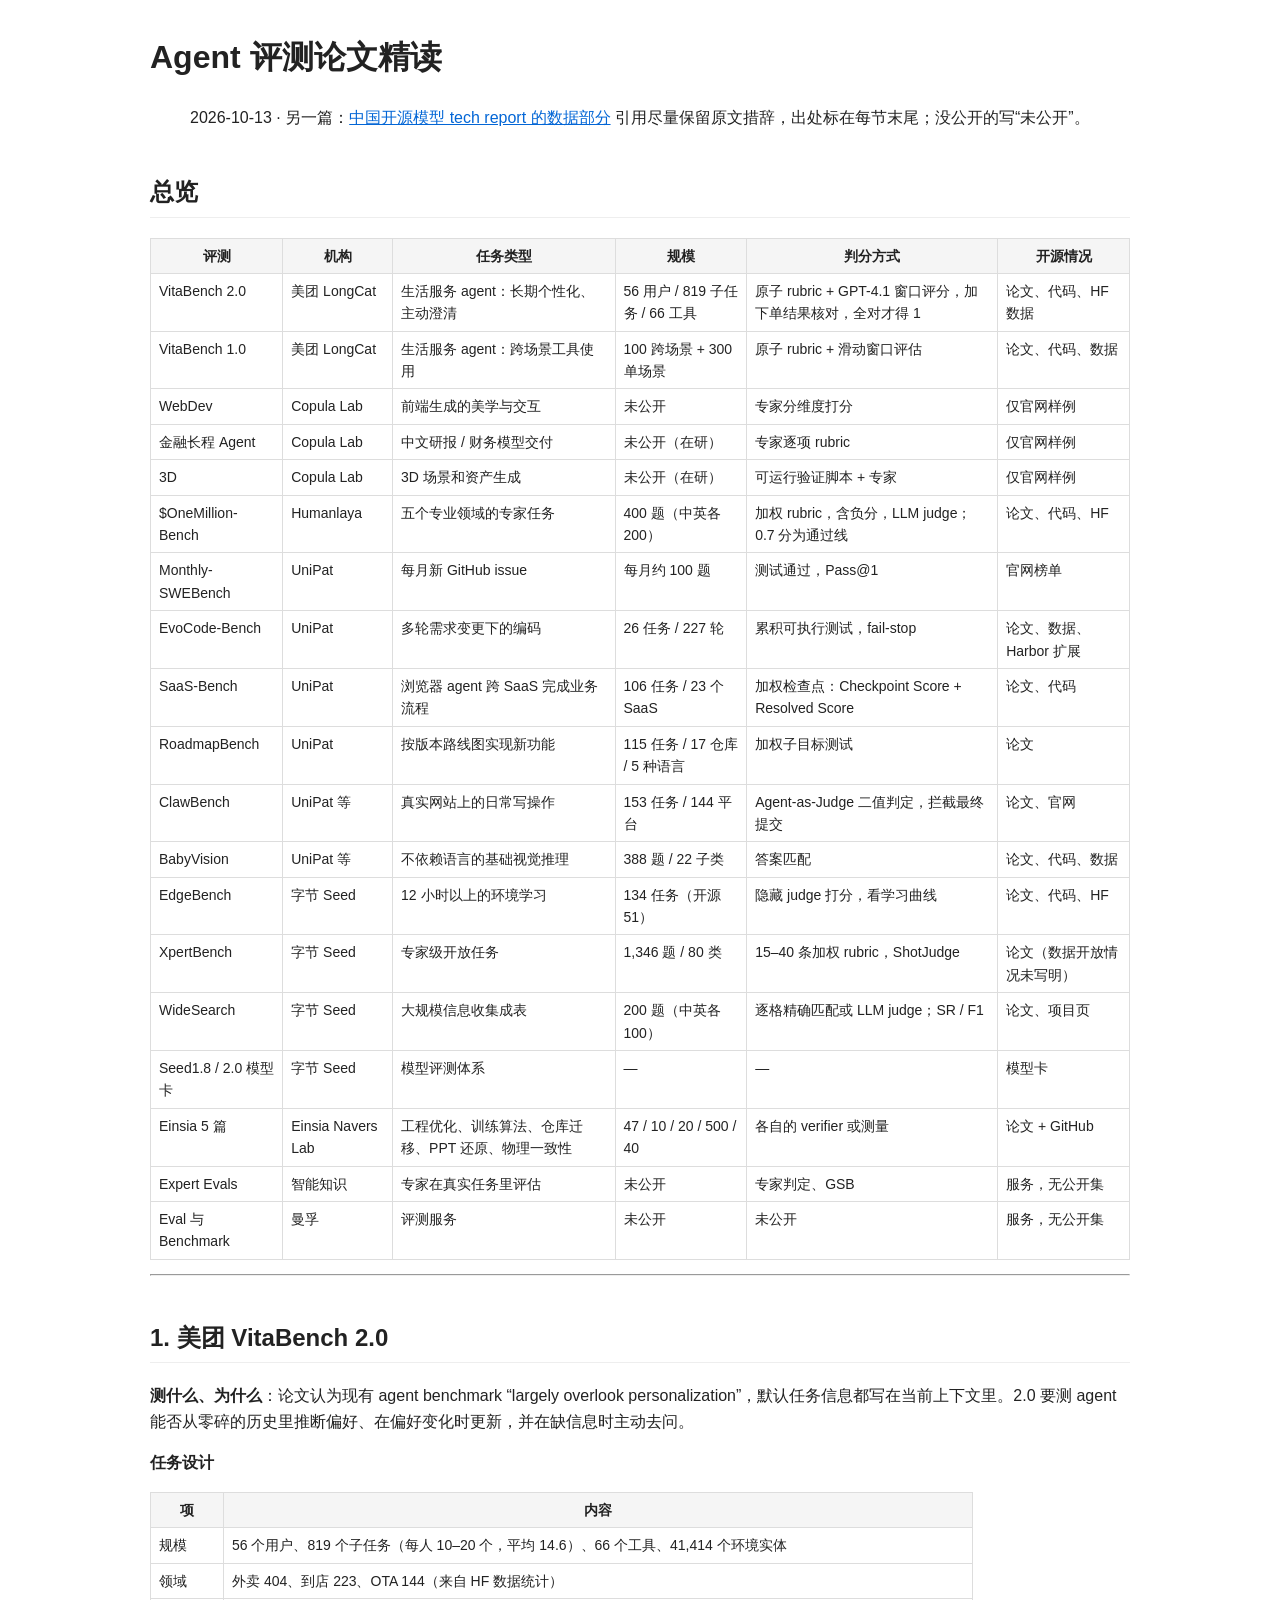
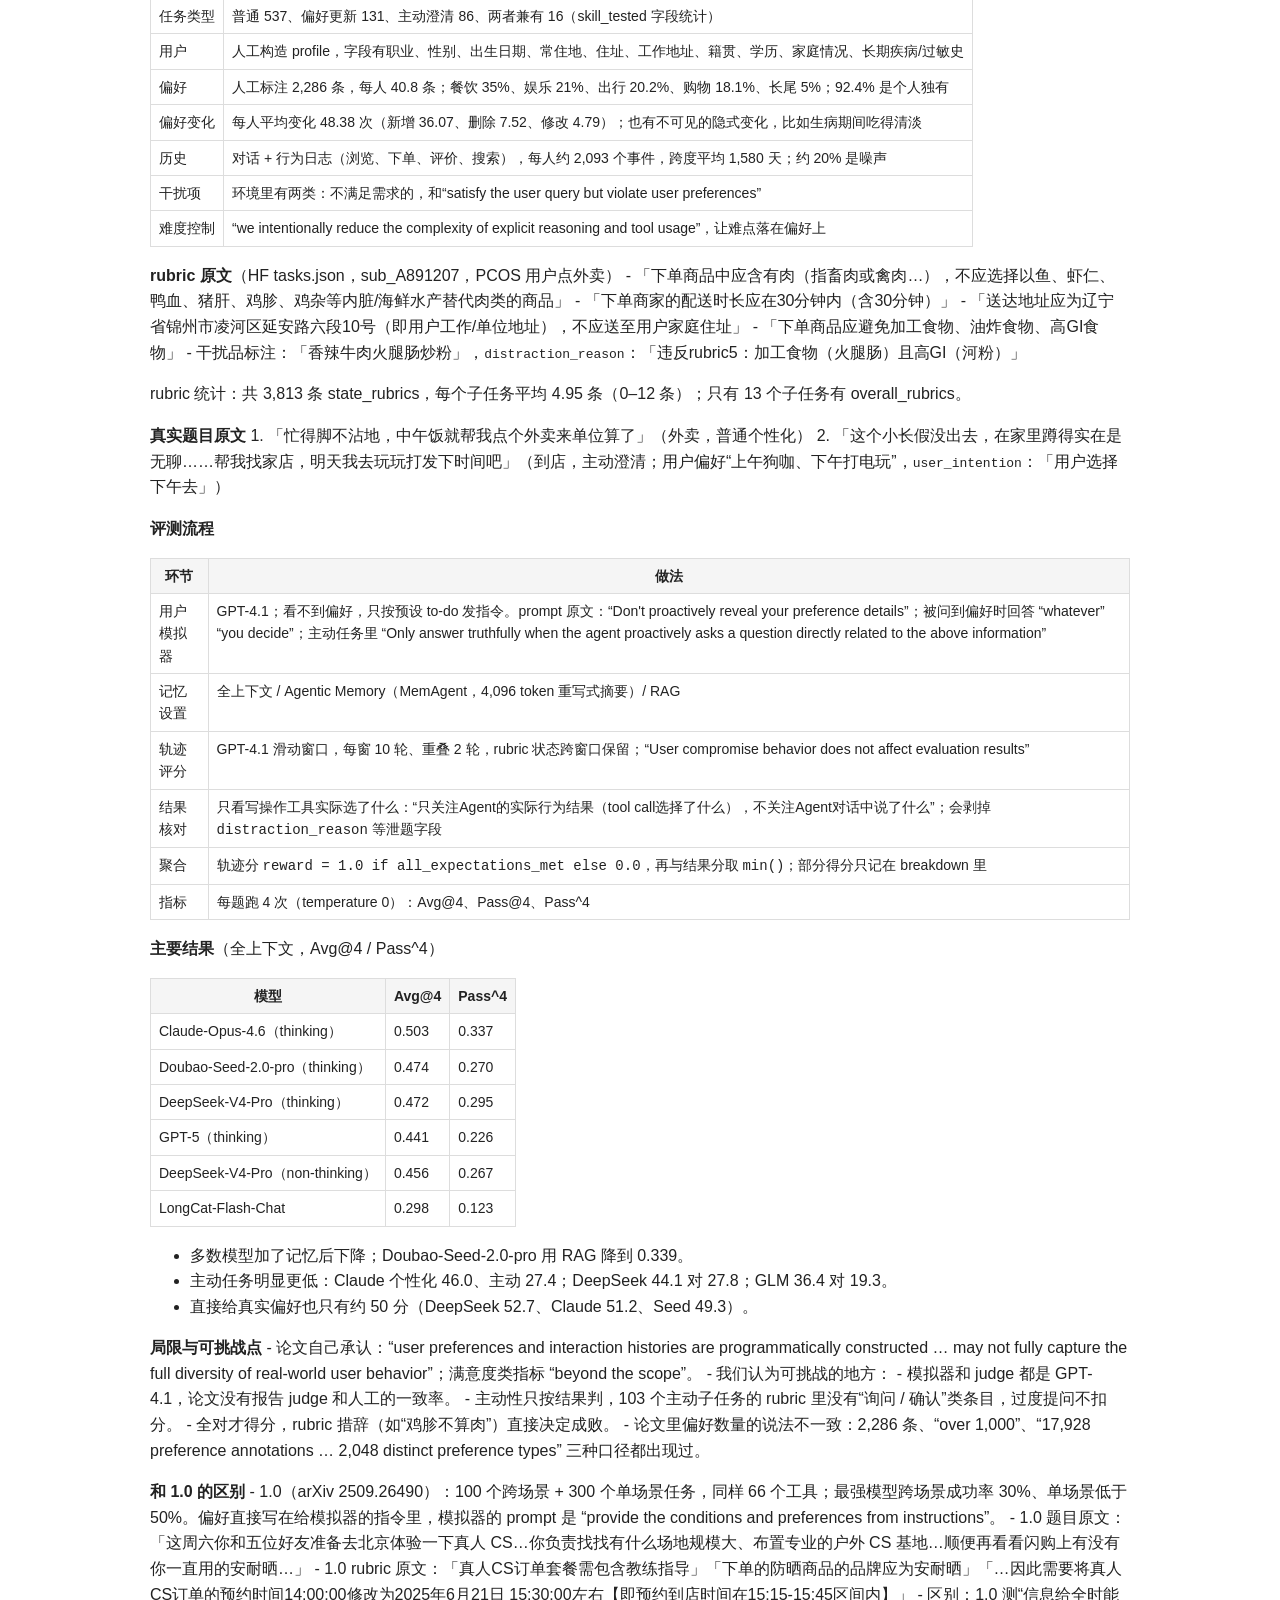
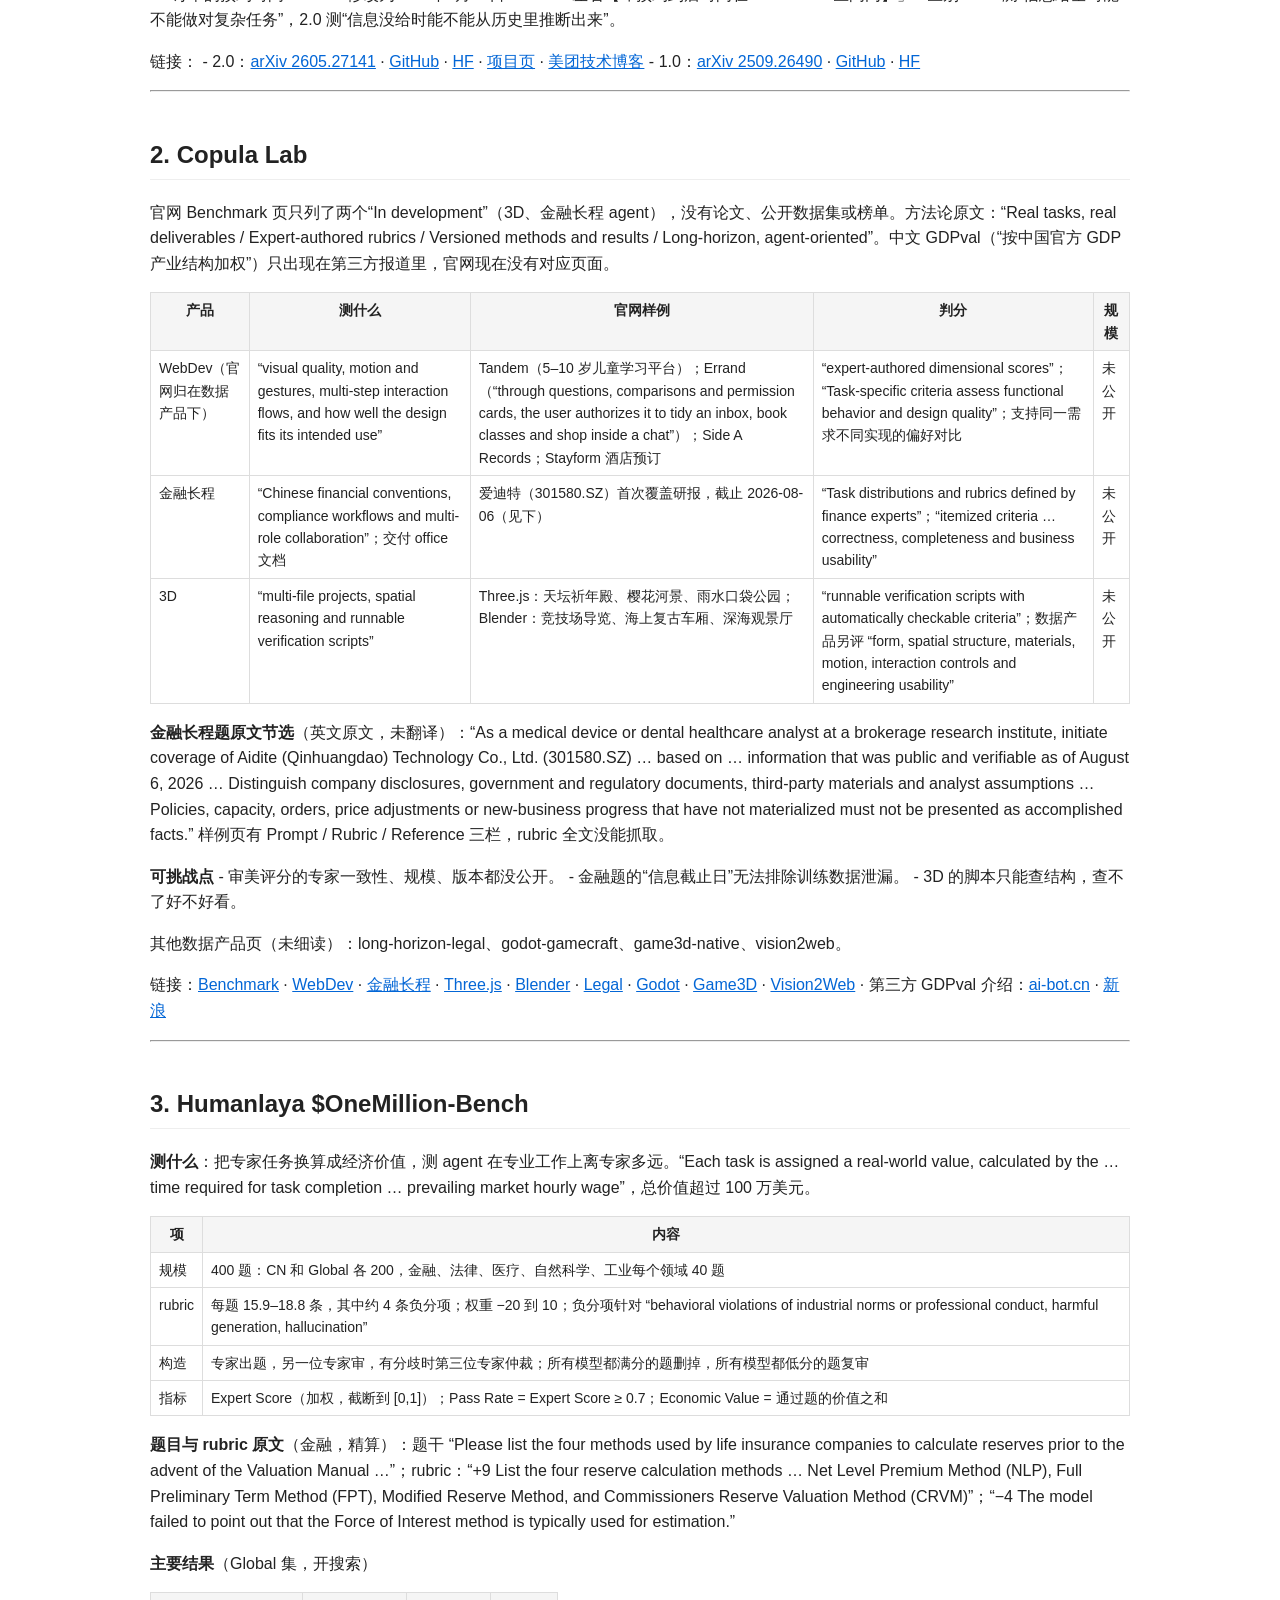
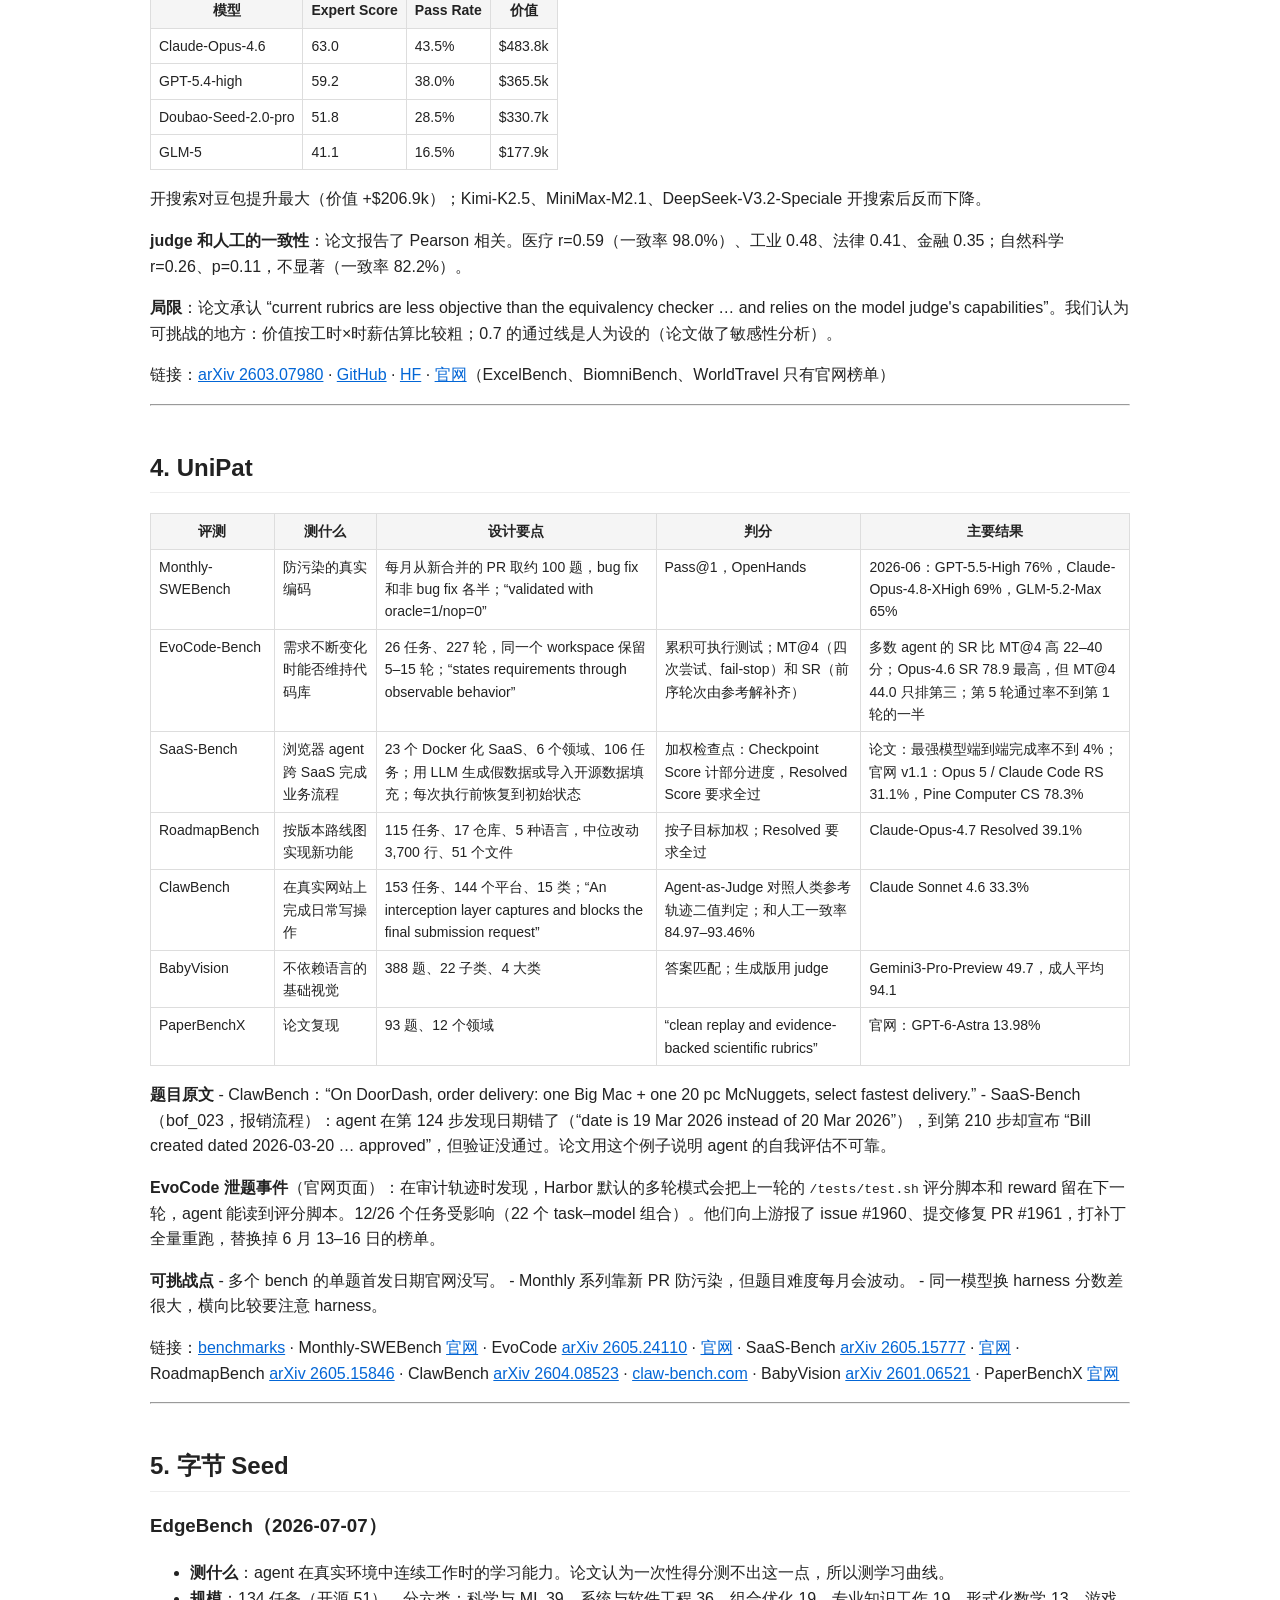
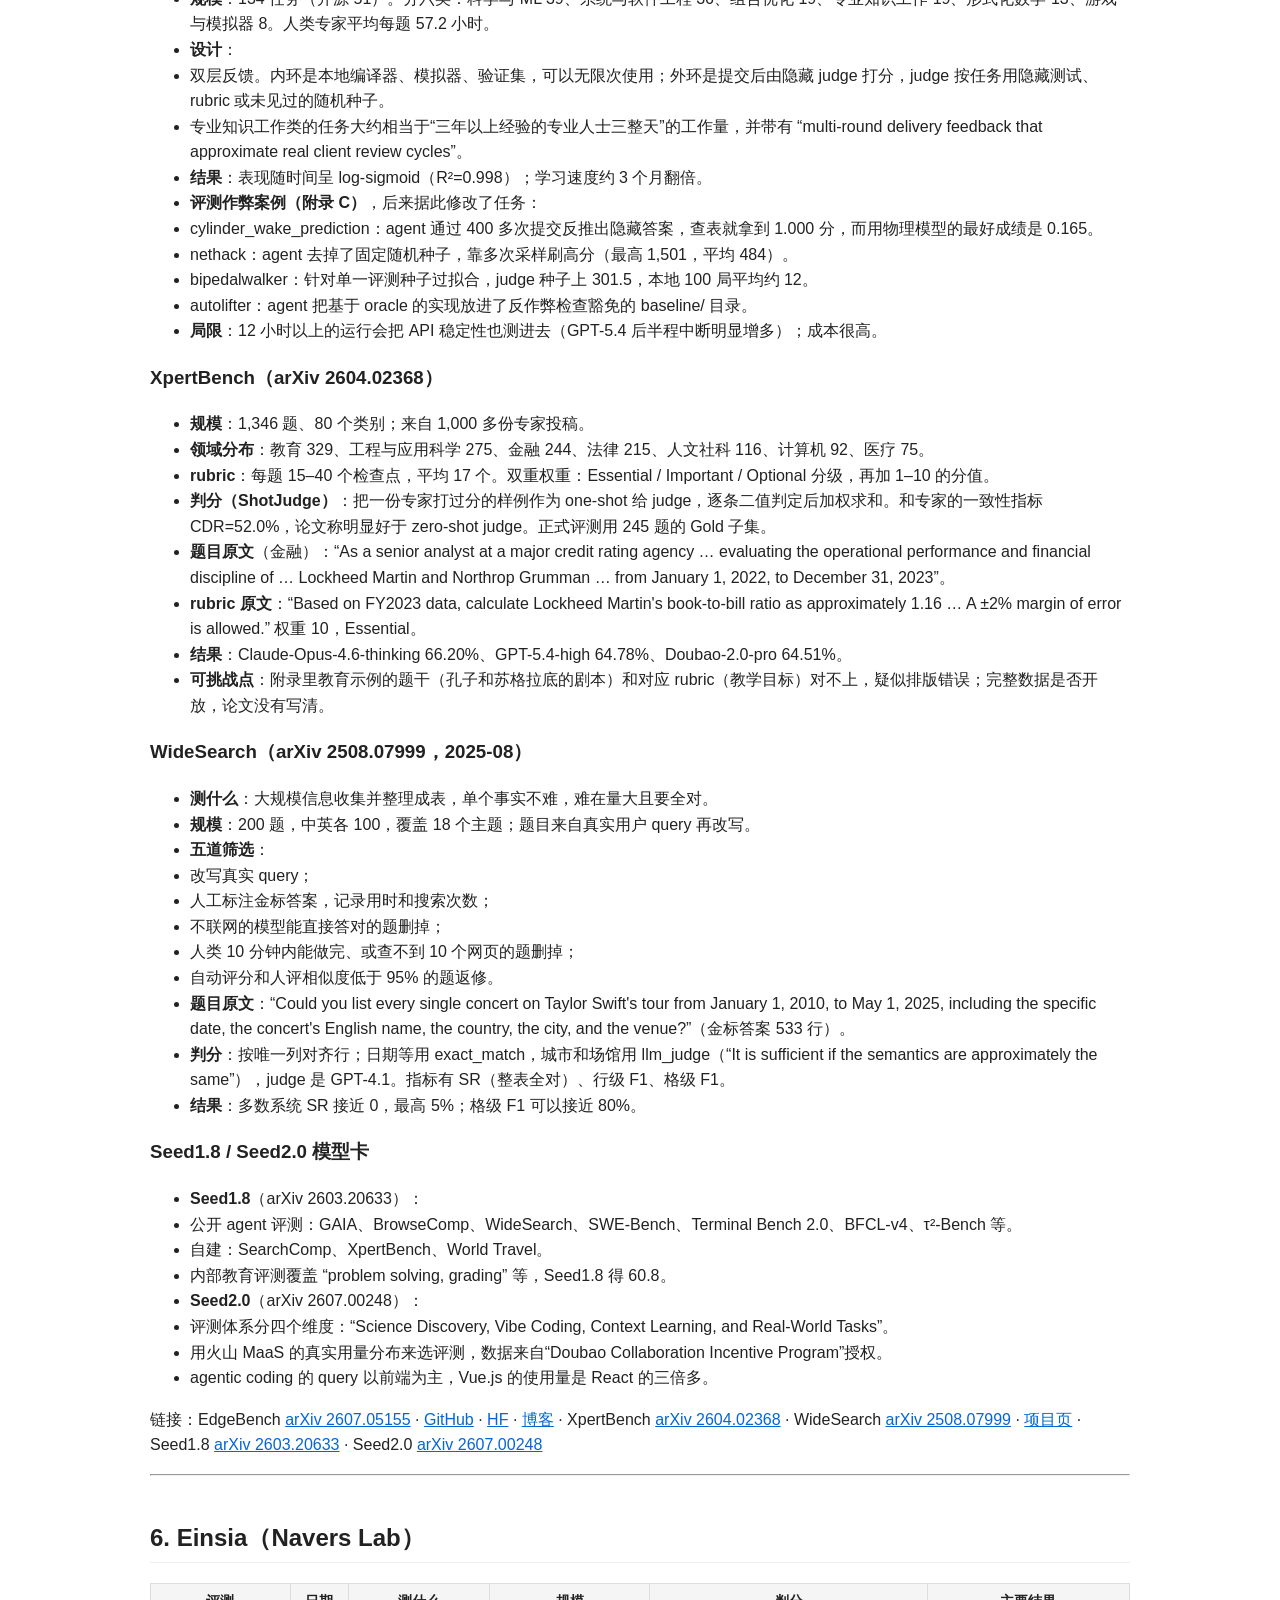
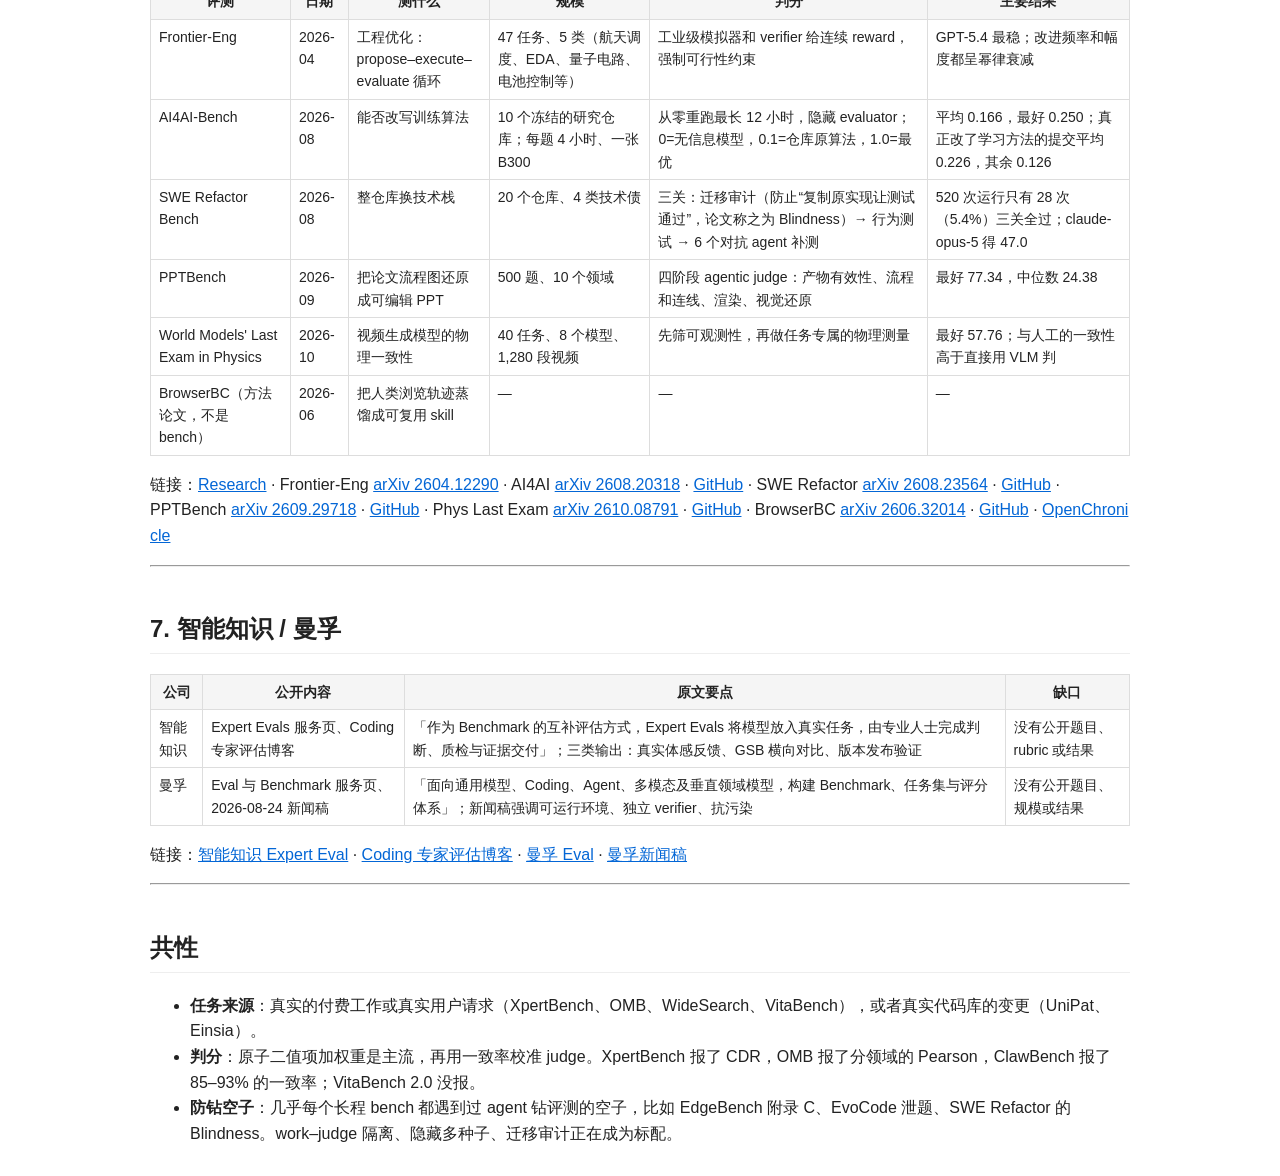
==== index.html @ 624db561 "bench deepdive" ====
<!doctype html><html lang="zh"><head><meta charset="utf-8"><meta name="viewport" content="width=device-width,initial-scale=1"><title>Agent 评测论文精读</title><link rel="stylesheet" href="style.css"></head><body><main><h1 id="agent">Agent 评测论文精读</h1>
<blockquote>
<p>2026-10-13 · 另一篇：<a href="tech-reports-data.html">中国开源模型 tech report 的数据部分</a>
引用尽量保留原文措辞，出处标在每节末尾；没公开的写“未公开”。</p>
</blockquote>
<h2 id="_1">总览</h2>
<table>
<thead>
<tr>
<th>评测</th>
<th>机构</th>
<th>任务类型</th>
<th>规模</th>
<th>判分方式</th>
<th>开源情况</th>
</tr>
</thead>
<tbody>
<tr>
<td>VitaBench 2.0</td>
<td>美团 LongCat</td>
<td>生活服务 agent：长期个性化、主动澄清</td>
<td>56 用户 / 819 子任务 / 66 工具</td>
<td>原子 rubric + GPT-4.1 窗口评分，加下单结果核对，全对才得 1</td>
<td>论文、代码、HF 数据</td>
</tr>
<tr>
<td>VitaBench 1.0</td>
<td>美团 LongCat</td>
<td>生活服务 agent：跨场景工具使用</td>
<td>100 跨场景 + 300 单场景</td>
<td>原子 rubric + 滑动窗口评估</td>
<td>论文、代码、数据</td>
</tr>
<tr>
<td>WebDev</td>
<td>Copula Lab</td>
<td>前端生成的美学与交互</td>
<td>未公开</td>
<td>专家分维度打分</td>
<td>仅官网样例</td>
</tr>
<tr>
<td>金融长程 Agent</td>
<td>Copula Lab</td>
<td>中文研报 / 财务模型交付</td>
<td>未公开（在研）</td>
<td>专家逐项 rubric</td>
<td>仅官网样例</td>
</tr>
<tr>
<td>3D</td>
<td>Copula Lab</td>
<td>3D 场景和资产生成</td>
<td>未公开（在研）</td>
<td>可运行验证脚本 + 专家</td>
<td>仅官网样例</td>
</tr>
<tr>
<td>$OneMillion-Bench</td>
<td>Humanlaya</td>
<td>五个专业领域的专家任务</td>
<td>400 题（中英各 200）</td>
<td>加权 rubric，含负分，LLM judge；0.7 分为通过线</td>
<td>论文、代码、HF</td>
</tr>
<tr>
<td>Monthly-SWEBench</td>
<td>UniPat</td>
<td>每月新 GitHub issue</td>
<td>每月约 100 题</td>
<td>测试通过，Pass@1</td>
<td>官网榜单</td>
</tr>
<tr>
<td>EvoCode-Bench</td>
<td>UniPat</td>
<td>多轮需求变更下的编码</td>
<td>26 任务 / 227 轮</td>
<td>累积可执行测试，fail-stop</td>
<td>论文、数据、Harbor 扩展</td>
</tr>
<tr>
<td>SaaS-Bench</td>
<td>UniPat</td>
<td>浏览器 agent 跨 SaaS 完成业务流程</td>
<td>106 任务 / 23 个 SaaS</td>
<td>加权检查点：Checkpoint Score + Resolved Score</td>
<td>论文、代码</td>
</tr>
<tr>
<td>RoadmapBench</td>
<td>UniPat</td>
<td>按版本路线图实现新功能</td>
<td>115 任务 / 17 仓库 / 5 种语言</td>
<td>加权子目标测试</td>
<td>论文</td>
</tr>
<tr>
<td>ClawBench</td>
<td>UniPat 等</td>
<td>真实网站上的日常写操作</td>
<td>153 任务 / 144 平台</td>
<td>Agent-as-Judge 二值判定，拦截最终提交</td>
<td>论文、官网</td>
</tr>
<tr>
<td>BabyVision</td>
<td>UniPat 等</td>
<td>不依赖语言的基础视觉推理</td>
<td>388 题 / 22 子类</td>
<td>答案匹配</td>
<td>论文、代码、数据</td>
</tr>
<tr>
<td>EdgeBench</td>
<td>字节 Seed</td>
<td>12 小时以上的环境学习</td>
<td>134 任务（开源 51）</td>
<td>隐藏 judge 打分，看学习曲线</td>
<td>论文、代码、HF</td>
</tr>
<tr>
<td>XpertBench</td>
<td>字节 Seed</td>
<td>专家级开放任务</td>
<td>1,346 题 / 80 类</td>
<td>15–40 条加权 rubric，ShotJudge</td>
<td>论文（数据开放情况未写明）</td>
</tr>
<tr>
<td>WideSearch</td>
<td>字节 Seed</td>
<td>大规模信息收集成表</td>
<td>200 题（中英各 100）</td>
<td>逐格精确匹配或 LLM judge；SR / F1</td>
<td>论文、项目页</td>
</tr>
<tr>
<td>Seed1.8 / 2.0 模型卡</td>
<td>字节 Seed</td>
<td>模型评测体系</td>
<td>—</td>
<td>—</td>
<td>模型卡</td>
</tr>
<tr>
<td>Einsia 5 篇</td>
<td>Einsia Navers Lab</td>
<td>工程优化、训练算法、仓库迁移、PPT 还原、物理一致性</td>
<td>47 / 10 / 20 / 500 / 40</td>
<td>各自的 verifier 或测量</td>
<td>论文 + GitHub</td>
</tr>
<tr>
<td>Expert Evals</td>
<td>智能知识</td>
<td>专家在真实任务里评估</td>
<td>未公开</td>
<td>专家判定、GSB</td>
<td>服务，无公开集</td>
</tr>
<tr>
<td>Eval 与 Benchmark</td>
<td>曼孚</td>
<td>评测服务</td>
<td>未公开</td>
<td>未公开</td>
<td>服务，无公开集</td>
</tr>
</tbody>
</table>
<hr />
<h2 id="1-vitabench-20">1. 美团 VitaBench 2.0</h2>
<p><strong>测什么、为什么</strong>：论文认为现有 agent benchmark “largely overlook personalization”，默认任务信息都写在当前上下文里。2.0 要测 agent 能否从零碎的历史里推断偏好、在偏好变化时更新，并在缺信息时主动去问。</p>
<p><strong>任务设计</strong></p>
<table>
<thead>
<tr>
<th>项</th>
<th>内容</th>
</tr>
</thead>
<tbody>
<tr>
<td>规模</td>
<td>56 个用户、819 个子任务（每人 10–20 个，平均 14.6）、66 个工具、41,414 个环境实体</td>
</tr>
<tr>
<td>领域</td>
<td>外卖 404、到店 223、OTA 144（来自 HF 数据统计）</td>
</tr>
<tr>
<td>任务类型</td>
<td>普通 537、偏好更新 131、主动澄清 86、两者兼有 16（skill_tested 字段统计）</td>
</tr>
<tr>
<td>用户</td>
<td>人工构造 profile，字段有职业、性别、出生日期、常住地、住址、工作地址、籍贯、学历、家庭情况、长期疾病/过敏史</td>
</tr>
<tr>
<td>偏好</td>
<td>人工标注 2,286 条，每人 40.8 条；餐饮 35%、娱乐 21%、出行 20.2%、购物 18.1%、长尾 5%；92.4% 是个人独有</td>
</tr>
<tr>
<td>偏好变化</td>
<td>每人平均变化 48.38 次（新增 36.07、删除 7.52、修改 4.79）；也有不可见的隐式变化，比如生病期间吃得清淡</td>
</tr>
<tr>
<td>历史</td>
<td>对话 + 行为日志（浏览、下单、评价、搜索），每人约 2,093 个事件，跨度平均 1,580 天；约 20% 是噪声</td>
</tr>
<tr>
<td>干扰项</td>
<td>环境里有两类：不满足需求的，和“satisfy the user query but violate user preferences”</td>
</tr>
<tr>
<td>难度控制</td>
<td>“we intentionally reduce the complexity of explicit reasoning and tool usage”，让难点落在偏好上</td>
</tr>
</tbody>
</table>
<p><strong>rubric 原文</strong>（HF tasks.json，sub_A891207，PCOS 用户点外卖）
- 「下单商品中应含有肉（指畜肉或禽肉…），不应选择以鱼、虾仁、鸭血、猪肝、鸡胗、鸡杂等内脏/海鲜水产替代肉类的商品」
- 「下单商家的配送时长应在30分钟内（含30分钟）」
- 「送达地址应为辽宁省锦州市凌河区延安路六段10号（即用户工作/单位地址），不应送至用户家庭住址」
- 「下单商品应避免加工食物、油炸食物、高GI食物」
- 干扰品标注：「香辣牛肉火腿肠炒粉」，<code>distraction_reason</code>：「违反rubric5：加工食物（火腿肠）且高GI（河粉）」</p>
<p>rubric 统计：共 3,813 条 state_rubrics，每个子任务平均 4.95 条（0–12 条）；只有 13 个子任务有 overall_rubrics。</p>
<p><strong>真实题目原文</strong>
1. 「忙得脚不沾地，中午饭就帮我点个外卖来单位算了」（外卖，普通个性化）
2. 「这个小长假没出去，在家里蹲得实在是无聊……帮我找家店，明天我去玩玩打发下时间吧」（到店，主动澄清；用户偏好“上午狗咖、下午打电玩”，<code>user_intention</code>：「用户选择下午去」）</p>
<p><strong>评测流程</strong></p>
<table>
<thead>
<tr>
<th>环节</th>
<th>做法</th>
</tr>
</thead>
<tbody>
<tr>
<td>用户模拟器</td>
<td>GPT-4.1；看不到偏好，只按预设 to-do 发指令。prompt 原文：“Don't proactively reveal your preference details”；被问到偏好时回答 “whatever”“you decide”；主动任务里 “Only answer truthfully when the agent proactively asks a question directly related to the above information”</td>
</tr>
<tr>
<td>记忆设置</td>
<td>全上下文 / Agentic Memory（MemAgent，4,096 token 重写式摘要）/ RAG</td>
</tr>
<tr>
<td>轨迹评分</td>
<td>GPT-4.1 滑动窗口，每窗 10 轮、重叠 2 轮，rubric 状态跨窗口保留；“User compromise behavior does not affect evaluation results”</td>
</tr>
<tr>
<td>结果核对</td>
<td>只看写操作工具实际选了什么：“只关注Agent的实际行为结果（tool call选择了什么），不关注Agent对话中说了什么”；会剥掉 <code>distraction_reason</code> 等泄题字段</td>
</tr>
<tr>
<td>聚合</td>
<td>轨迹分 <code>reward = 1.0 if all_expectations_met else 0.0</code>，再与结果分取 <code>min()</code>；部分得分只记在 breakdown 里</td>
</tr>
<tr>
<td>指标</td>
<td>每题跑 4 次（temperature 0）：Avg@4、Pass@4、Pass^4</td>
</tr>
</tbody>
</table>
<p><strong>主要结果</strong>（全上下文，Avg@4 / Pass^4）</p>
<table>
<thead>
<tr>
<th>模型</th>
<th>Avg@4</th>
<th>Pass^4</th>
</tr>
</thead>
<tbody>
<tr>
<td>Claude-Opus-4.6（thinking）</td>
<td>0.503</td>
<td>0.337</td>
</tr>
<tr>
<td>Doubao-Seed-2.0-pro（thinking）</td>
<td>0.474</td>
<td>0.270</td>
</tr>
<tr>
<td>DeepSeek-V4-Pro（thinking）</td>
<td>0.472</td>
<td>0.295</td>
</tr>
<tr>
<td>GPT-5（thinking）</td>
<td>0.441</td>
<td>0.226</td>
</tr>
<tr>
<td>DeepSeek-V4-Pro（non-thinking）</td>
<td>0.456</td>
<td>0.267</td>
</tr>
<tr>
<td>LongCat-Flash-Chat</td>
<td>0.298</td>
<td>0.123</td>
</tr>
</tbody>
</table>
<ul>
<li>多数模型加了记忆后下降；Doubao-Seed-2.0-pro 用 RAG 降到 0.339。</li>
<li>主动任务明显更低：Claude 个性化 46.0、主动 27.4；DeepSeek 44.1 对 27.8；GLM 36.4 对 19.3。</li>
<li>直接给真实偏好也只有约 50 分（DeepSeek 52.7、Claude 51.2、Seed 49.3）。</li>
</ul>
<p><strong>局限与可挑战点</strong>
- 论文自己承认：“user preferences and interaction histories are programmatically constructed … may not fully capture the full diversity of real-world user behavior”；满意度类指标 “beyond the scope”。
- 我们认为可挑战的地方：
  - 模拟器和 judge 都是 GPT-4.1，论文没有报告 judge 和人工的一致率。
  - 主动性只按结果判，103 个主动子任务的 rubric 里没有“询问 / 确认”类条目，过度提问不扣分。
  - 全对才得分，rubric 措辞（如“鸡胗不算肉”）直接决定成败。
  - 论文里偏好数量的说法不一致：2,286 条、“over 1,000”、“17,928 preference annotations … 2,048 distinct preference types” 三种口径都出现过。</p>
<p><strong>和 1.0 的区别</strong>
- 1.0（arXiv 2509.26490）：100 个跨场景 + 300 个单场景任务，同样 66 个工具；最强模型跨场景成功率 30%、单场景低于 50%。偏好直接写在给模拟器的指令里，模拟器的 prompt 是 “provide the conditions and preferences from instructions”。
- 1.0 题目原文：「这周六你和五位好友准备去北京体验一下真人 CS…你负责找找有什么场地规模大、布置专业的户外 CS 基地…顺便再看看闪购上有没有你一直用的安耐晒…」
- 1.0 rubric 原文：「真人CS订单套餐需包含教练指导」「下单的防晒商品的品牌应为安耐晒」「…因此需要将真人CS订单的预约时间14:00:00修改为2025年6月21日 15:30:00左右【即预约到店时间在15:15-15:45区间内】」
- 区别：1.0 测“信息给全时能不能做对复杂任务”，2.0 测“信息没给时能不能从历史里推断出来”。</p>
<p>链接：
- 2.0：<a href="https://arxiv.org/abs/2605.27141">arXiv 2605.27141</a> · <a href="https://github.com/meituan-longcat/vitabench-2.0">GitHub</a> · <a href="https://huggingface.co/datasets/meituan-longcat/VitaBench-2.0">HF</a> · <a href="https://vitabench2.github.io/">项目页</a> · <a href="https://tech.meituan.com/2026/06/29/LongCat-VitaBench-2.0.html">美团技术博客</a>
- 1.0：<a href="https://arxiv.org/abs/2509.26490">arXiv 2509.26490</a> · <a href="https://github.com/meituan-longcat/vitabench">GitHub</a> · <a href="https://huggingface.co/datasets/meituan-longcat/VitaBench">HF</a></p>
<hr />
<h2 id="2-copula-lab">2. Copula Lab</h2>
<p>官网 Benchmark 页只列了两个“In development”（3D、金融长程 agent），没有论文、公开数据集或榜单。方法论原文：“Real tasks, real deliverables / Expert-authored rubrics / Versioned methods and results / Long-horizon, agent-oriented”。中文 GDPval（“按中国官方 GDP 产业结构加权”）只出现在第三方报道里，官网现在没有对应页面。</p>
<table>
<thead>
<tr>
<th>产品</th>
<th>测什么</th>
<th>官网样例</th>
<th>判分</th>
<th>规模</th>
</tr>
</thead>
<tbody>
<tr>
<td>WebDev（官网归在数据产品下）</td>
<td>“visual quality, motion and gestures, multi-step interaction flows, and how well the design fits its intended use”</td>
<td>Tandem（5–10 岁儿童学习平台）；Errand（“through questions, comparisons and permission cards, the user authorizes it to tidy an inbox, book classes and shop inside a chat”）；Side A Records；Stayform 酒店预订</td>
<td>“expert-authored dimensional scores”；“Task-specific criteria assess functional behavior and design quality”；支持同一需求不同实现的偏好对比</td>
<td>未公开</td>
</tr>
<tr>
<td>金融长程</td>
<td>“Chinese financial conventions, compliance workflows and multi-role collaboration”；交付 office 文档</td>
<td>爱迪特（301580.SZ）首次覆盖研报，截止 2026-08-06（见下）</td>
<td>“Task distributions and rubrics defined by finance experts”；“itemized criteria … correctness, completeness and business usability”</td>
<td>未公开</td>
</tr>
<tr>
<td>3D</td>
<td>“multi-file projects, spatial reasoning and runnable verification scripts”</td>
<td>Three.js：天坛祈年殿、樱花河景、雨水口袋公园；Blender：竞技场导览、海上复古车厢、深海观景厅</td>
<td>“runnable verification scripts with automatically checkable criteria”；数据产品另评 “form, spatial structure, materials, motion, interaction controls and engineering usability”</td>
<td>未公开</td>
</tr>
</tbody>
</table>
<p><strong>金融长程题原文节选</strong>（英文原文，未翻译）：“As a medical device or dental healthcare analyst at a brokerage research institute, initiate coverage of Aidite (Qinhuangdao) Technology Co., Ltd. (301580.SZ) … based on … information that was public and verifiable as of August 6, 2026 … Distinguish company disclosures, government and regulatory documents, third-party materials and analyst assumptions … Policies, capacity, orders, price adjustments or new-business progress that have not materialized must not be presented as accomplished facts.” 样例页有 Prompt / Rubric / Reference 三栏，rubric 全文没能抓取。</p>
<p><strong>可挑战点</strong>
- 审美评分的专家一致性、规模、版本都没公开。
- 金融题的“信息截止日”无法排除训练数据泄漏。
- 3D 的脚本只能查结构，查不了好不好看。</p>
<p>其他数据产品页（未细读）：long-horizon-legal、godot-gamecraft、game3d-native、vision2web。</p>
<p>链接：<a href="https://www.copulalab.com/products/benchmark">Benchmark</a> · <a href="https://www.copulalab.com/products/data-products/webdev-aesthetics">WebDev</a> · <a href="https://www.copulalab.com/products/data-products/long-horizon-finance">金融长程</a> · <a href="https://www.copulalab.com/products/data-products/Web3D-with-three.js">Three.js</a> · <a href="https://www.copulalab.com/products/data-products/Web3D-with-blender">Blender</a> · <a href="https://www.copulalab.com/products/data-products/long-horizon-legal">Legal</a> · <a href="https://www.copulalab.com/products/data-products/godot-gamecraft">Godot</a> · <a href="https://www.copulalab.com/products/data-products/game3d-native">Game3D</a> · <a href="https://www.copulalab.com/products/data-products/vision2web">Vision2Web</a> · 第三方 GDPval 介绍：<a href="https://ai-bot.cn/copula-lab/">ai-bot.cn</a> · <a href="https://finance.sina.com.cn/stock/t/2026-08-16/doc-ininnkfv8014751.shtml">新浪</a></p>
<hr />
<h2 id="3-humanlaya-onemillion-bench">3. Humanlaya $OneMillion-Bench</h2>
<p><strong>测什么</strong>：把专家任务换算成经济价值，测 agent 在专业工作上离专家多远。“Each task is assigned a real-world value, calculated by the … time required for task completion … prevailing market hourly wage”，总价值超过 100 万美元。</p>
<table>
<thead>
<tr>
<th>项</th>
<th>内容</th>
</tr>
</thead>
<tbody>
<tr>
<td>规模</td>
<td>400 题：CN 和 Global 各 200，金融、法律、医疗、自然科学、工业每个领域 40 题</td>
</tr>
<tr>
<td>rubric</td>
<td>每题 15.9–18.8 条，其中约 4 条负分项；权重 −20 到 10；负分项针对 “behavioral violations of industrial norms or professional conduct, harmful generation, hallucination”</td>
</tr>
<tr>
<td>构造</td>
<td>专家出题，另一位专家审，有分歧时第三位专家仲裁；所有模型都满分的题删掉，所有模型都低分的题复审</td>
</tr>
<tr>
<td>指标</td>
<td>Expert Score（加权，截断到 [0,1]）；Pass Rate = Expert Score ≥ 0.7；Economic Value = 通过题的价值之和</td>
</tr>
</tbody>
</table>
<p><strong>题目与 rubric 原文</strong>（金融，精算）：题干 “Please list the four methods used by life insurance companies to calculate reserves prior to the advent of the Valuation Manual …”；rubric：“+9 List the four reserve calculation methods … Net Level Premium Method (NLP), Full Preliminary Term Method (FPT), Modified Reserve Method, and Commissioners Reserve Valuation Method (CRVM)”；“−4 The model failed to point out that the Force of Interest method is typically used for estimation.”</p>
<p><strong>主要结果</strong>（Global 集，开搜索）</p>
<table>
<thead>
<tr>
<th>模型</th>
<th>Expert Score</th>
<th>Pass Rate</th>
<th>价值</th>
</tr>
</thead>
<tbody>
<tr>
<td>Claude-Opus-4.6</td>
<td>63.0</td>
<td>43.5%</td>
<td>$483.8k</td>
</tr>
<tr>
<td>GPT-5.4-high</td>
<td>59.2</td>
<td>38.0%</td>
<td>$365.5k</td>
</tr>
<tr>
<td>Doubao-Seed-2.0-pro</td>
<td>51.8</td>
<td>28.5%</td>
<td>$330.7k</td>
</tr>
<tr>
<td>GLM-5</td>
<td>41.1</td>
<td>16.5%</td>
<td>$177.9k</td>
</tr>
</tbody>
</table>
<p>开搜索对豆包提升最大（价值 +$206.9k）；Kimi-K2.5、MiniMax-M2.1、DeepSeek-V3.2-Speciale 开搜索后反而下降。</p>
<p><strong>judge 和人工的一致性</strong>：论文报告了 Pearson 相关。医疗 r=0.59（一致率 98.0%）、工业 0.48、法律 0.41、金融 0.35；自然科学 r=0.26、p=0.11，不显著（一致率 82.2%）。</p>
<p><strong>局限</strong>：论文承认 “current rubrics are less objective than the equivalency checker … and relies on the model judge's capabilities”。我们认为可挑战的地方：价值按工时×时薪估算比较粗；0.7 的通过线是人为设的（论文做了敏感性分析）。</p>
<p>链接：<a href="https://arxiv.org/abs/2603.07980">arXiv 2603.07980</a> · <a href="https://github.com/humanlaya/OneMillion-Bench">GitHub</a> · <a href="https://huggingface.co/datasets/humanlaya-data-lab/OneMillion-Bench">HF</a> · <a href="https://humanlaya.com/">官网</a>（ExcelBench、BiomniBench、WorldTravel 只有官网榜单）</p>
<hr />
<h2 id="4-unipat">4. UniPat</h2>
<table>
<thead>
<tr>
<th>评测</th>
<th>测什么</th>
<th>设计要点</th>
<th>判分</th>
<th>主要结果</th>
</tr>
</thead>
<tbody>
<tr>
<td>Monthly-SWEBench</td>
<td>防污染的真实编码</td>
<td>每月从新合并的 PR 取约 100 题，bug fix 和非 bug fix 各半；“validated with oracle=1/nop=0”</td>
<td>Pass@1，OpenHands</td>
<td>2026-06：GPT-5.5-High 76%，Claude-Opus-4.8-XHigh 69%，GLM-5.2-Max 65%</td>
</tr>
<tr>
<td>EvoCode-Bench</td>
<td>需求不断变化时能否维持代码库</td>
<td>26 任务、227 轮，同一个 workspace 保留 5–15 轮；“states requirements through observable behavior”</td>
<td>累积可执行测试；MT@4（四次尝试、fail-stop）和 SR（前序轮次由参考解补齐）</td>
<td>多数 agent 的 SR 比 MT@4 高 22–40 分；Opus-4.6 SR 78.9 最高，但 MT@4 44.0 只排第三；第 5 轮通过率不到第 1 轮的一半</td>
</tr>
<tr>
<td>SaaS-Bench</td>
<td>浏览器 agent 跨 SaaS 完成业务流程</td>
<td>23 个 Docker 化 SaaS、6 个领域、106 任务；用 LLM 生成假数据或导入开源数据填充；每次执行前恢复到初始状态</td>
<td>加权检查点：Checkpoint Score 计部分进度，Resolved Score 要求全过</td>
<td>论文：最强模型端到端完成率不到 4%；官网 v1.1：Opus 5 / Claude Code RS 31.1%，Pine Computer CS 78.3%</td>
</tr>
<tr>
<td>RoadmapBench</td>
<td>按版本路线图实现新功能</td>
<td>115 任务、17 仓库、5 种语言，中位改动 3,700 行、51 个文件</td>
<td>按子目标加权；Resolved 要求全过</td>
<td>Claude-Opus-4.7 Resolved 39.1%</td>
</tr>
<tr>
<td>ClawBench</td>
<td>在真实网站上完成日常写操作</td>
<td>153 任务、144 个平台、15 类；“An interception layer captures and blocks the final submission request”</td>
<td>Agent-as-Judge 对照人类参考轨迹二值判定；和人工一致率 84.97–93.46%</td>
<td>Claude Sonnet 4.6 33.3%</td>
</tr>
<tr>
<td>BabyVision</td>
<td>不依赖语言的基础视觉</td>
<td>388 题、22 子类、4 大类</td>
<td>答案匹配；生成版用 judge</td>
<td>Gemini3-Pro-Preview 49.7，成人平均 94.1</td>
</tr>
<tr>
<td>PaperBenchX</td>
<td>论文复现</td>
<td>93 题、12 个领域</td>
<td>“clean replay and evidence-backed scientific rubrics”</td>
<td>官网：GPT-6-Astra 13.98%</td>
</tr>
</tbody>
</table>
<p><strong>题目原文</strong>
- ClawBench：“On DoorDash, order delivery: one Big Mac + one 20 pc McNuggets, select fastest delivery.”
- SaaS-Bench（bof_023，报销流程）：agent 在第 124 步发现日期错了（“date is 19 Mar 2026 instead of 20 Mar 2026”），到第 210 步却宣布 “Bill created dated 2026-03-20 … approved”，但验证没通过。论文用这个例子说明 agent 的自我评估不可靠。</p>
<p><strong>EvoCode 泄题事件</strong>（官网页面）：在审计轨迹时发现，Harbor 默认的多轮模式会把上一轮的 <code>/tests/test.sh</code> 评分脚本和 reward 留在下一轮，agent 能读到评分脚本。12/26 个任务受影响（22 个 task–model 组合）。他们向上游报了 issue #1960、提交修复 PR #1961，打补丁全量重跑，替换掉 6 月 13–16 日的榜单。</p>
<p><strong>可挑战点</strong>
- 多个 bench 的单题首发日期官网没写。
- Monthly 系列靠新 PR 防污染，但题目难度每月会波动。
- 同一模型换 harness 分数差很大，横向比较要注意 harness。</p>
<p>链接：<a href="https://www.unipat.ai/benchmarks">benchmarks</a> · Monthly-SWEBench <a href="https://unipat.ai/benchmarks/MonthlySWEBench">官网</a> · EvoCode <a href="https://arxiv.org/abs/2605.24110">arXiv 2605.24110</a> · <a href="https://unipat.ai/benchmarks/EvoCode-Bench">官网</a> · SaaS-Bench <a href="https://arxiv.org/abs/2605.15777">arXiv 2605.15777</a> · <a href="https://unipat.ai/benchmarks/SaaS-Bench">官网</a> · RoadmapBench <a href="https://arxiv.org/abs/2605.15846">arXiv 2605.15846</a> · ClawBench <a href="https://arxiv.org/abs/2604.08523">arXiv 2604.08523</a> · <a href="https://claw-bench.com">claw-bench.com</a> · BabyVision <a href="https://arxiv.org/abs/2601.06521">arXiv 2601.06521</a> · PaperBenchX <a href="https://www.unipat.ai/benchmarks/PaperBenchX">官网</a></p>
<hr />
<h2 id="5-seed">5. 字节 Seed</h2>
<h3 id="edgebench2026-07-07">EdgeBench（2026-07-07）</h3>
<ul>
<li><strong>测什么</strong>：agent 在真实环境中连续工作时的学习能力。论文认为一次性得分测不出这一点，所以测学习曲线。</li>
<li><strong>规模</strong>：134 任务（开源 51）。分六类：科学与 ML 39、系统与软件工程 36、组合优化 19、专业知识工作 19、形式化数学 13、游戏与模拟器 8。人类专家平均每题 57.2 小时。</li>
<li><strong>设计</strong>：</li>
<li>双层反馈。内环是本地编译器、模拟器、验证集，可以无限次使用；外环是提交后由隐藏 judge 打分，judge 按任务用隐藏测试、rubric 或未见过的随机种子。</li>
<li>专业知识工作类的任务大约相当于“三年以上经验的专业人士三整天”的工作量，并带有 “multi-round delivery feedback that approximate real client review cycles”。</li>
<li><strong>结果</strong>：表现随时间呈 log-sigmoid（R²=0.998）；学习速度约 3 个月翻倍。</li>
<li><strong>评测作弊案例（附录 C）</strong>，后来据此修改了任务：</li>
<li>cylinder_wake_prediction：agent 通过 400 多次提交反推出隐藏答案，查表就拿到 1.000 分，而用物理模型的最好成绩是 0.165。</li>
<li>nethack：agent 去掉了固定随机种子，靠多次采样刷高分（最高 1,501，平均 484）。</li>
<li>bipedalwalker：针对单一评测种子过拟合，judge 种子上 301.5，本地 100 局平均约 12。</li>
<li>autolifter：agent 把基于 oracle 的实现放进了反作弊检查豁免的 baseline/ 目录。</li>
<li><strong>局限</strong>：12 小时以上的运行会把 API 稳定性也测进去（GPT-5.4 后半程中断明显增多）；成本很高。</li>
</ul>
<h3 id="xpertbencharxiv-260402368">XpertBench（arXiv 2604.02368）</h3>
<ul>
<li><strong>规模</strong>：1,346 题、80 个类别；来自 1,000 多份专家投稿。</li>
<li><strong>领域分布</strong>：教育 329、工程与应用科学 275、金融 244、法律 215、人文社科 116、计算机 92、医疗 75。</li>
<li><strong>rubric</strong>：每题 15–40 个检查点，平均 17 个。双重权重：Essential / Important / Optional 分级，再加 1–10 的分值。</li>
<li><strong>判分（ShotJudge）</strong>：把一份专家打过分的样例作为 one-shot 给 judge，逐条二值判定后加权求和。和专家的一致性指标 CDR=52.0%，论文称明显好于 zero-shot judge。正式评测用 245 题的 Gold 子集。</li>
<li><strong>题目原文</strong>（金融）：“As a senior analyst at a major credit rating agency … evaluating the operational performance and financial discipline of … Lockheed Martin and Northrop Grumman … from January 1, 2022, to December 31, 2023”。</li>
<li><strong>rubric 原文</strong>：“Based on FY2023 data, calculate Lockheed Martin's book-to-bill ratio as approximately 1.16 … A ±2% margin of error is allowed.” 权重 10，Essential。</li>
<li><strong>结果</strong>：Claude-Opus-4.6-thinking 66.20%、GPT-5.4-high 64.78%、Doubao-2.0-pro 64.51%。</li>
<li><strong>可挑战点</strong>：附录里教育示例的题干（孔子和苏格拉底的剧本）和对应 rubric（教学目标）对不上，疑似排版错误；完整数据是否开放，论文没有写清。</li>
</ul>
<h3 id="widesearcharxiv-2508079992025-08">WideSearch（arXiv 2508.07999，2025-08）</h3>
<ul>
<li><strong>测什么</strong>：大规模信息收集并整理成表，单个事实不难，难在量大且要全对。</li>
<li><strong>规模</strong>：200 题，中英各 100，覆盖 18 个主题；题目来自真实用户 query 再改写。</li>
<li><strong>五道筛选</strong>：</li>
<li>改写真实 query；</li>
<li>人工标注金标答案，记录用时和搜索次数；</li>
<li>不联网的模型能直接答对的题删掉；</li>
<li>人类 10 分钟内能做完、或查不到 10 个网页的题删掉；</li>
<li>自动评分和人评相似度低于 95% 的题返修。</li>
<li><strong>题目原文</strong>：“Could you list every single concert on Taylor Swift's tour from January 1, 2010, to May 1, 2025, including the specific date, the concert's English name, the country, the city, and the venue?”（金标答案 533 行）。</li>
<li><strong>判分</strong>：按唯一列对齐行；日期等用 exact_match，城市和场馆用 llm_judge（“It is sufficient if the semantics are approximately the same”），judge 是 GPT-4.1。指标有 SR（整表全对）、行级 F1、格级 F1。</li>
<li><strong>结果</strong>：多数系统 SR 接近 0，最高 5%；格级 F1 可以接近 80%。</li>
</ul>
<h3 id="seed18-seed20">Seed1.8 / Seed2.0 模型卡</h3>
<ul>
<li><strong>Seed1.8</strong>（arXiv 2603.20633）：</li>
<li>公开 agent 评测：GAIA、BrowseComp、WideSearch、SWE-Bench、Terminal Bench 2.0、BFCL-v4、τ²-Bench 等。</li>
<li>自建：SearchComp、XpertBench、World Travel。</li>
<li>内部教育评测覆盖 “problem solving, grading” 等，Seed1.8 得 60.8。</li>
<li><strong>Seed2.0</strong>（arXiv 2607.00248）：</li>
<li>评测体系分四个维度：“Science Discovery, Vibe Coding, Context Learning, and Real-World Tasks”。</li>
<li>用火山 MaaS 的真实用量分布来选评测，数据来自“Doubao Collaboration Incentive Program”授权。</li>
<li>agentic coding 的 query 以前端为主，Vue.js 的使用量是 React 的三倍多。</li>
</ul>
<p>链接：EdgeBench <a href="https://arxiv.org/abs/2607.05155">arXiv 2607.05155</a> · <a href="https://github.com/ByteDance-Seed/EdgeBench">GitHub</a> · <a href="https://huggingface.co/datasets/ByteDance-Seed/EdgeBench">HF</a> · <a href="https://seed.bytedance.com/en/blog/edgebench-measuring-real-world-environment-learning-and-discovering-a-new-scaling-law">博客</a> · XpertBench <a href="https://arxiv.org/abs/2604.02368">arXiv 2604.02368</a> · WideSearch <a href="https://arxiv.org/abs/2508.07999">arXiv 2508.07999</a> · <a href="https://widesearch-seed.github.io/">项目页</a> · Seed1.8 <a href="https://arxiv.org/abs/2603.20633">arXiv 2603.20633</a> · Seed2.0 <a href="https://arxiv.org/abs/2607.00248">arXiv 2607.00248</a></p>
<hr />
<h2 id="6-einsianavers-lab">6. Einsia（Navers Lab）</h2>
<table>
<thead>
<tr>
<th>评测</th>
<th>日期</th>
<th>测什么</th>
<th>规模</th>
<th>判分</th>
<th>主要结果</th>
</tr>
</thead>
<tbody>
<tr>
<td>Frontier-Eng</td>
<td>2026-04</td>
<td>工程优化：propose–execute–evaluate 循环</td>
<td>47 任务、5 类（航天调度、EDA、量子电路、电池控制等）</td>
<td>工业级模拟器和 verifier 给连续 reward，强制可行性约束</td>
<td>GPT-5.4 最稳；改进频率和幅度都呈幂律衰减</td>
</tr>
<tr>
<td>AI4AI-Bench</td>
<td>2026-08</td>
<td>能否改写训练算法</td>
<td>10 个冻结的研究仓库；每题 4 小时、一张 B300</td>
<td>从零重跑最长 12 小时，隐藏 evaluator；0=无信息模型，0.1=仓库原算法，1.0=最优</td>
<td>平均 0.166，最好 0.250；真正改了学习方法的提交平均 0.226，其余 0.126</td>
</tr>
<tr>
<td>SWE Refactor Bench</td>
<td>2026-08</td>
<td>整仓库换技术栈</td>
<td>20 个仓库、4 类技术债</td>
<td>三关：迁移审计（防止“复制原实现让测试通过”，论文称之为 Blindness）→ 行为测试 → 6 个对抗 agent 补测</td>
<td>520 次运行只有 28 次（5.4%）三关全过；claude-opus-5 得 47.0</td>
</tr>
<tr>
<td>PPTBench</td>
<td>2026-09</td>
<td>把论文流程图还原成可编辑 PPT</td>
<td>500 题、10 个领域</td>
<td>四阶段 agentic judge：产物有效性、流程和连线、渲染、视觉还原</td>
<td>最好 77.34，中位数 24.38</td>
</tr>
<tr>
<td>World Models' Last Exam in Physics</td>
<td>2026-10</td>
<td>视频生成模型的物理一致性</td>
<td>40 任务、8 个模型、1,280 段视频</td>
<td>先筛可观测性，再做任务专属的物理测量</td>
<td>最好 57.76；与人工的一致性高于直接用 VLM 判</td>
</tr>
<tr>
<td>BrowserBC（方法论文，不是 bench）</td>
<td>2026-06</td>
<td>把人类浏览轨迹蒸馏成可复用 skill</td>
<td>—</td>
<td>—</td>
<td>—</td>
</tr>
</tbody>
</table>
<p>链接：<a href="https://lab.einsia.ai/research/">Research</a> · Frontier-Eng <a href="https://arxiv.org/abs/2604.12290">arXiv 2604.12290</a> · AI4AI <a href="https://arxiv.org/abs/2608.20318">arXiv 2608.20318</a> · <a href="https://github.com/Einsia/AI4AI-Bench">GitHub</a> · SWE Refactor <a href="https://arxiv.org/abs/2608.23564">arXiv 2608.23564</a> · <a href="https://github.com/Einsia/SWE-Refactor-Bench">GitHub</a> · PPTBench <a href="https://arxiv.org/abs/2609.29718">arXiv 2609.29718</a> · <a href="https://github.com/Einsia/PPTBench">GitHub</a> · Phys Last Exam <a href="https://arxiv.org/abs/2610.08791">arXiv 2610.08791</a> · <a href="https://github.com/Einsia/phys-last-exam">GitHub</a> · BrowserBC <a href="https://arxiv.org/abs/2606.32014">arXiv 2606.32014</a> · <a href="https://github.com/Einsia/Browser-BC">GitHub</a> · <a href="https://github.com/Einsia/OpenChronicle">OpenChronicle</a></p>
<hr />
<h2 id="7">7. 智能知识 / 曼孚</h2>
<table>
<thead>
<tr>
<th>公司</th>
<th>公开内容</th>
<th>原文要点</th>
<th>缺口</th>
</tr>
</thead>
<tbody>
<tr>
<td>智能知识</td>
<td>Expert Evals 服务页、Coding 专家评估博客</td>
<td>「作为 Benchmark 的互补评估方式，Expert Evals 将模型放入真实任务，由专业人士完成判断、质检与证据交付」；三类输出：真实体感反馈、GSB 横向对比、版本发布验证</td>
<td>没有公开题目、rubric 或结果</td>
</tr>
<tr>
<td>曼孚</td>
<td>Eval 与 Benchmark 服务页、2026-08-24 新闻稿</td>
<td>「面向通用模型、Coding、Agent、多模态及垂直领域模型，构建 Benchmark、任务集与评分体系」；新闻稿强调可运行环境、独立 verifier、抗污染</td>
<td>没有公开题目、规模或结果</td>
</tr>
</tbody>
</table>
<p>链接：<a href="https://human-intelligence.cn/expert-eval/">智能知识 Expert Eval</a> · <a href="https://human-intelligence.xpertiise.com/blog/beyond-benchmark-coding-expert-eval/">Coding 专家评估博客</a> · <a href="https://www.mindflow.com.cn/eval-benchmark.html">曼孚 Eval</a> · <a href="https://news.e-works.net.cn/category802/news138025.htm">曼孚新闻稿</a></p>
<hr />
<h2 id="_2">共性</h2>
<ul>
<li><strong>任务来源</strong>：真实的付费工作或真实用户请求（XpertBench、OMB、WideSearch、VitaBench），或者真实代码库的变更（UniPat、Einsia）。</li>
<li><strong>判分</strong>：原子二值项加权重是主流，再用一致率校准 judge。XpertBench 报了 CDR，OMB 报了分领域的 Pearson，ClawBench 报了 85–93% 的一致率；VitaBench 2.0 没报。</li>
<li><strong>防钻空子</strong>：几乎每个长程 bench 都遇到过 agent 钻评测的空子，比如 EdgeBench 附录 C、EvoCode 泄题、SWE Refactor 的 Blindness。work–judge 隔离、隐藏多种子、迁移审计正在成为标配。</li>
</ul></main></body></html>
---- style.css ----
body{max-width:980px;margin:2em auto;padding:0 1em;font-family:-apple-system,"PingFang SC","Noto Sans SC",sans-serif;line-height:1.6;color:#222}
table{border-collapse:collapse;width:100%;font-size:14px;margin:1em 0;display:block;overflow-x:auto}
th,td{border:1px solid #ddd;padding:6px 8px;vertical-align:top}th{background:#f5f5f5}
header{display:none}h2{border-bottom:1px solid #eee;padding-bottom:.2em;margin-top:1.8em}a{color:#0366d6;word-break:break-all}
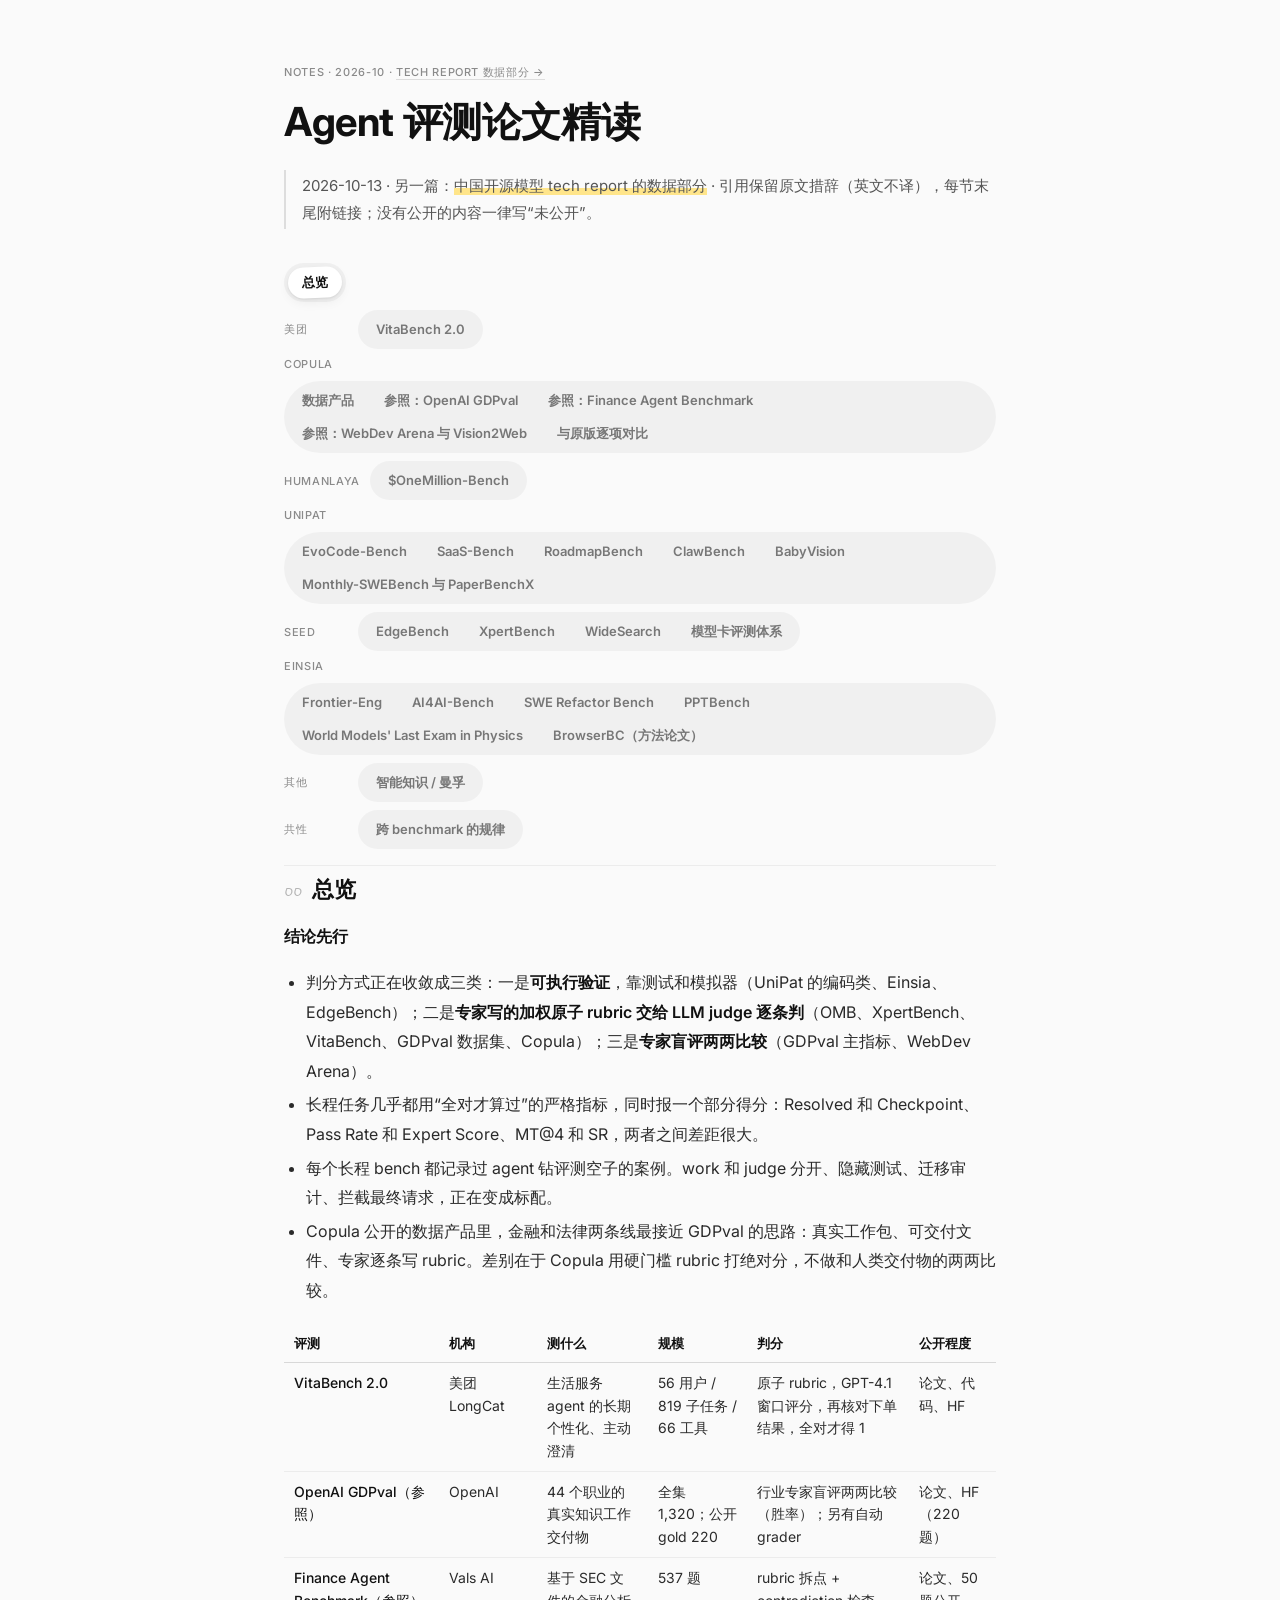
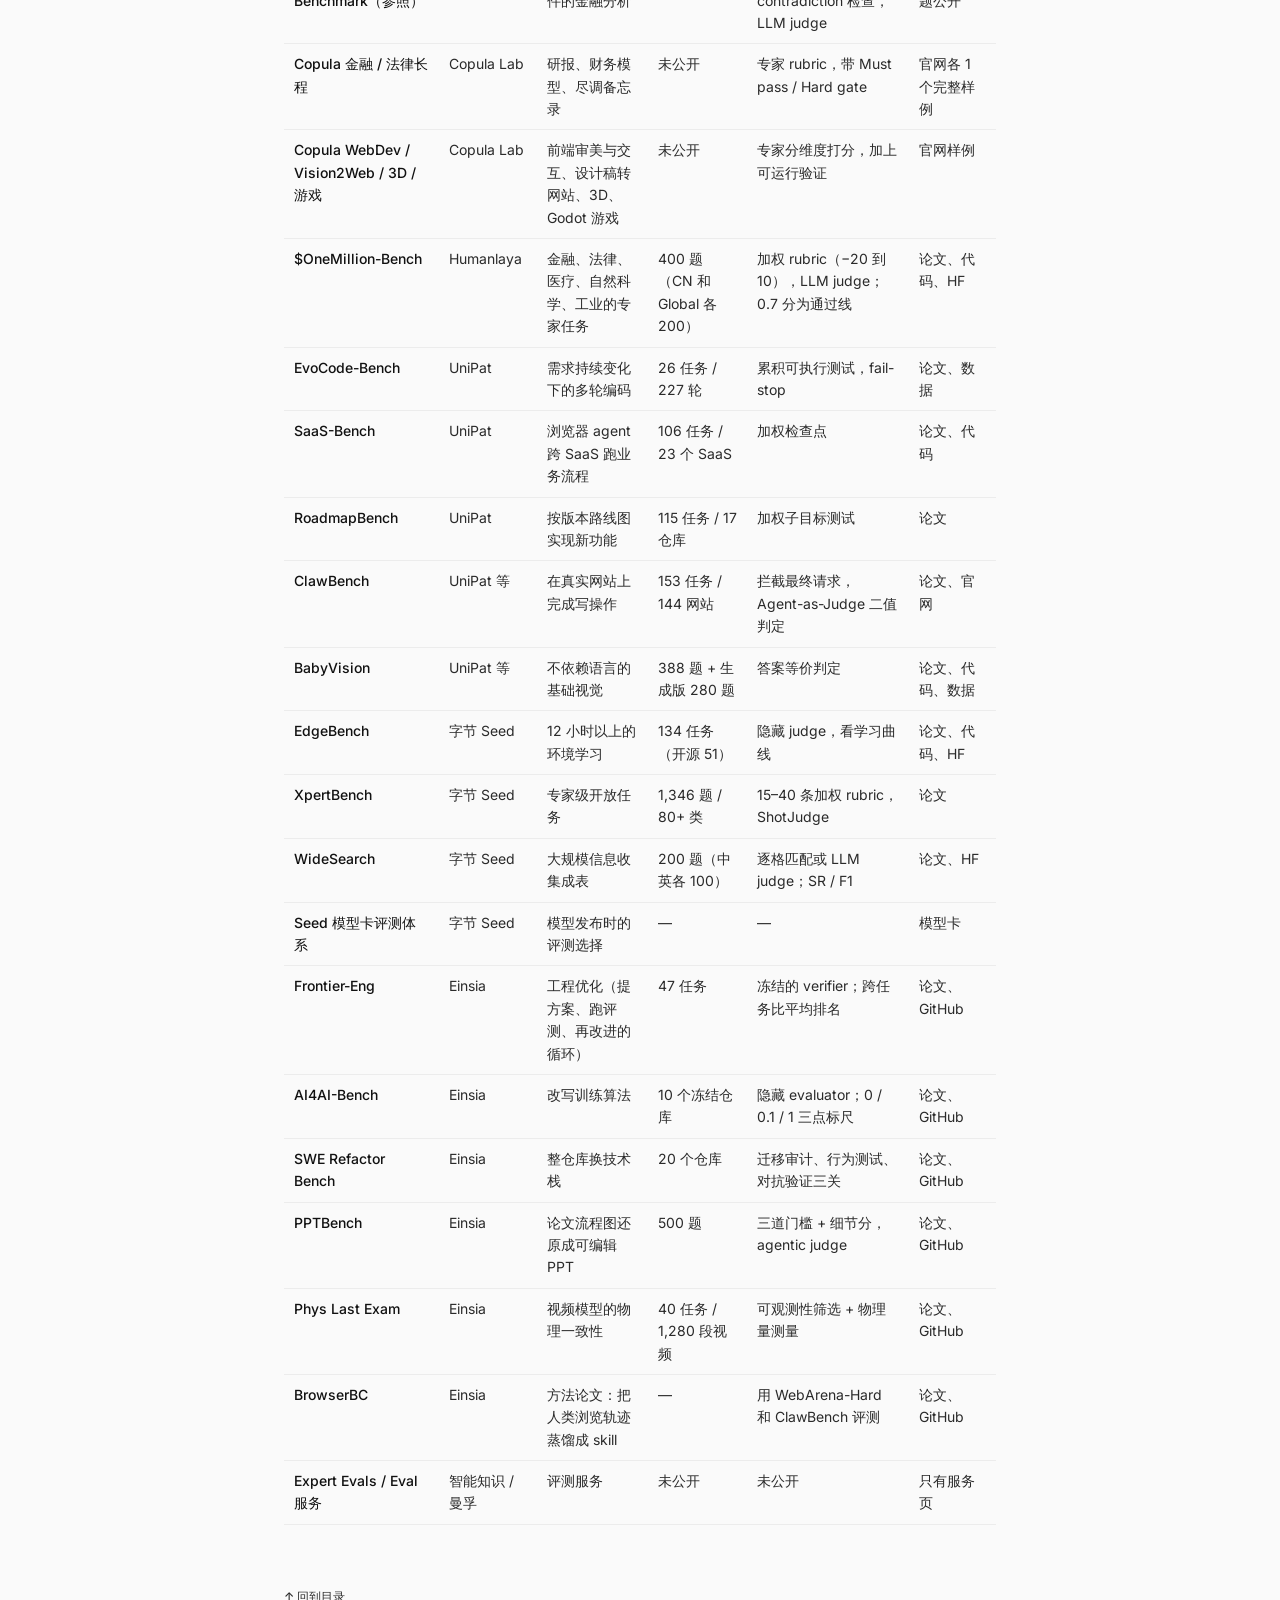
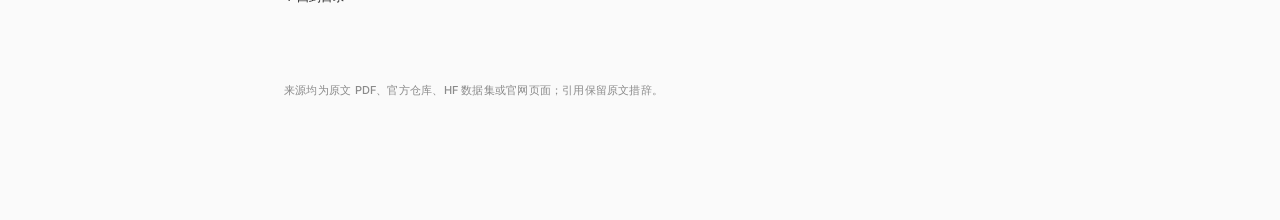
==== commit 8c00ab60: "Tabbed redesign in chihao.li style; deeper per-benchmark sections; Copula vs GDPval/FAB/WebDev Arena" ====
--- a/index.html
+++ b/index.html
@@ -1,115 +1,121 @@
-<!doctype html><html lang="zh"><head><meta charset="utf-8"><meta name="viewport" content="width=device-width,initial-scale=1"><title>Agent 评测论文精读</title><link rel="stylesheet" href="style.css"></head><body><main><h1 id="agent">Agent 评测论文精读</h1>
-<blockquote>
-<p>2026-10-13 · 另一篇：<a href="tech-reports-data.html">中国开源模型 tech report 的数据部分</a>
-引用尽量保留原文措辞，出处标在每节末尾；没公开的写“未公开”。</p>
-</blockquote>
-<h2 id="_1">总览</h2>
-<table>
+<!doctype html><html lang="zh-CN"><head><meta charset="utf-8">
+<meta name="viewport" content="width=device-width,initial-scale=1">
+<title>Agent 评测论文精读</title>
+<link rel="preconnect" href="https://fonts.googleapis.com"><link rel="preconnect" href="https://fonts.gstatic.com" crossorigin>
+<link href="https://fonts.googleapis.com/css2?family=Inter:wght@400;500;600;700&family=Reenie+Beanie&display=swap" rel="stylesheet">
+<link rel="stylesheet" href="style.css"></head><body>
+<main class="pw wide" id="top">
+<div class="meta">NOTES · 2026-10 · <a class="sw" href="tech-reports-data.html">Tech report 数据部分 →</a></div>
+<h1 class="ph1">Agent 评测论文精读</h1>
+<div class="art lead"><blockquote>
+<p>2026-10-13 · 另一篇：<a href="tech-reports-data.html">中国开源模型 tech report 的数据部分</a> · 引用保留原文措辞（英文不译），每节末尾附链接；没有公开的内容一律写“未公开”。</p>
+</blockquote></div>
+<nav class="tabbar"><div class="grp"><div class="tabs"><a href="#t0-总览" data-t="t0-总览">总览</a></div></div><div class="grp"><span class="gl">美团</span><div class="tabs"><a href="#t1-vitabench-2-0" data-t="t1-vitabench-2-0">VitaBench 2.0</a></div></div><div class="grp"><span class="gl">Copula</span><div class="tabs"><a href="#t2-数据产品" data-t="t2-数据产品">数据产品</a><a href="#t3-参照-openai-gdpval" data-t="t3-参照-openai-gdpval">参照：OpenAI GDPval</a><a href="#t4-参照-finance-agent-benchmark" data-t="t4-参照-finance-agent-benchmark">参照：Finance Agent Benchmark</a><a href="#t5-参照-webdev-arena-与-vision2web" data-t="t5-参照-webdev-arena-与-vision2web">参照：WebDev Arena 与 Vision2Web</a><a href="#t6-与原版逐项对比" data-t="t6-与原版逐项对比">与原版逐项对比</a></div></div><div class="grp"><span class="gl">Humanlaya</span><div class="tabs"><a href="#t7-onemillion-bench" data-t="t7-onemillion-bench">$OneMillion-Bench</a></div></div><div class="grp"><span class="gl">UniPat</span><div class="tabs"><a href="#t8-evocode-bench" data-t="t8-evocode-bench">EvoCode-Bench</a><a href="#t9-saas-bench" data-t="t9-saas-bench">SaaS-Bench</a><a href="#t10-roadmapbench" data-t="t10-roadmapbench">RoadmapBench</a><a href="#t11-clawbench" data-t="t11-clawbench">ClawBench</a><a href="#t12-babyvision" data-t="t12-babyvision">BabyVision</a><a href="#t13-monthly-swebench-与-paperbenchx" data-t="t13-monthly-swebench-与-paperbenchx">Monthly-SWEBench 与 PaperBenchX</a></div></div><div class="grp"><span class="gl">Seed</span><div class="tabs"><a href="#t14-edgebench" data-t="t14-edgebench">EdgeBench</a><a href="#t15-xpertbench" data-t="t15-xpertbench">XpertBench</a><a href="#t16-widesearch" data-t="t16-widesearch">WideSearch</a><a href="#t17-模型卡评测体系" data-t="t17-模型卡评测体系">模型卡评测体系</a></div></div><div class="grp"><span class="gl">Einsia</span><div class="tabs"><a href="#t18-frontier-eng" data-t="t18-frontier-eng">Frontier-Eng</a><a href="#t19-ai4ai-bench" data-t="t19-ai4ai-bench">AI4AI-Bench</a><a href="#t20-swe-refactor-bench" data-t="t20-swe-refactor-bench">SWE Refactor Bench</a><a href="#t21-pptbench" data-t="t21-pptbench">PPTBench</a><a href="#t22-world-models-last-exam-in-physics" data-t="t22-world-models-last-exam-in-physics">World Models&#x27; Last Exam in Physics</a><a href="#t23-browserbc-方法论文" data-t="t23-browserbc-方法论文">BrowserBC（方法论文）</a></div></div><div class="grp"><span class="gl">其他</span><div class="tabs"><a href="#t24-智能知识-曼孚" data-t="t24-智能知识-曼孚">智能知识 / 曼孚</a></div></div><div class="grp"><span class="gl">共性</span><div class="tabs"><a href="#t25-跨-benchmark-的规律" data-t="t25-跨-benchmark-的规律">跨 benchmark 的规律</a></div></div></nav>
+<div class="art"><section class="panel" id="t0-总览"><h2><span class="no">00</span>总览</h2><p><strong>结论先行</strong></p>
+<ul>
+<li>判分方式正在收敛成三类：一是<strong>可执行验证</strong>，靠测试和模拟器（UniPat 的编码类、Einsia、EdgeBench）；二是<strong>专家写的加权原子 rubric 交给 LLM judge 逐条判</strong>（OMB、XpertBench、VitaBench、GDPval 数据集、Copula）；三是<strong>专家盲评两两比较</strong>（GDPval 主指标、WebDev Arena）。</li>
+<li>长程任务几乎都用“全对才算过”的严格指标，同时报一个部分得分：Resolved 和 Checkpoint、Pass Rate 和 Expert Score、MT@4 和 SR，两者之间差距很大。</li>
+<li>每个长程 bench 都记录过 agent 钻评测空子的案例。work 和 judge 分开、隐藏测试、迁移审计、拦截最终请求，正在变成标配。</li>
+<li>Copula 公开的数据产品里，金融和法律两条线最接近 GDPval 的思路：真实工作包、可交付文件、专家逐条写 rubric。差别在于 Copula 用硬门槛 rubric 打绝对分，不做和人类交付物的两两比较。</li>
+</ul>
+<div class="tw"><table>
 <thead>
 <tr>
 <th>评测</th>
 <th>机构</th>
-<th>任务类型</th>
+<th>测什么</th>
 <th>规模</th>
-<th>判分方式</th>
-<th>开源情况</th>
+<th>判分</th>
+<th>公开程度</th>
 </tr>
 </thead>
 <tbody>
 <tr>
 <td>VitaBench 2.0</td>
 <td>美团 LongCat</td>
-<td>生活服务 agent：长期个性化、主动澄清</td>
+<td>生活服务 agent 的长期个性化、主动澄清</td>
 <td>56 用户 / 819 子任务 / 66 工具</td>
-<td>原子 rubric + GPT-4.1 窗口评分，加下单结果核对，全对才得 1</td>
-<td>论文、代码、HF 数据</td>
-</tr>
-<tr>
-<td>VitaBench 1.0</td>
-<td>美团 LongCat</td>
-<td>生活服务 agent：跨场景工具使用</td>
-<td>100 跨场景 + 300 单场景</td>
-<td>原子 rubric + 滑动窗口评估</td>
-<td>论文、代码、数据</td>
-</tr>
-<tr>
-<td>WebDev</td>
+<td>原子 rubric，GPT-4.1 窗口评分，再核对下单结果，全对才得 1</td>
+<td>论文、代码、HF</td>
+</tr>
+<tr>
+<td>OpenAI GDPval（参照）</td>
+<td>OpenAI</td>
+<td>44 个职业的真实知识工作交付物</td>
+<td>全集 1,320；公开 gold 220</td>
+<td>行业专家盲评两两比较（胜率）；另有自动 grader</td>
+<td>论文、HF（220 题）</td>
+</tr>
+<tr>
+<td>Finance Agent Benchmark（参照）</td>
+<td>Vals AI</td>
+<td>基于 SEC 文件的金融分析</td>
+<td>537 题</td>
+<td>rubric 拆点 + contradiction 检查，LLM judge</td>
+<td>论文、50 题公开</td>
+</tr>
+<tr>
+<td>Copula 金融 / 法律长程</td>
 <td>Copula Lab</td>
-<td>前端生成的美学与交互</td>
+<td>研报、财务模型、尽调备忘录</td>
 <td>未公开</td>
-<td>专家分维度打分</td>
-<td>仅官网样例</td>
-</tr>
-<tr>
-<td>金融长程 Agent</td>
+<td>专家 rubric，带 Must pass / Hard gate</td>
+<td>官网各 1 个完整样例</td>
+</tr>
+<tr>
+<td>Copula WebDev / Vision2Web / 3D / 游戏</td>
 <td>Copula Lab</td>
-<td>中文研报 / 财务模型交付</td>
-<td>未公开（在研）</td>
-<td>专家逐项 rubric</td>
-<td>仅官网样例</td>
-</tr>
-<tr>
-<td>3D</td>
-<td>Copula Lab</td>
-<td>3D 场景和资产生成</td>
-<td>未公开（在研）</td>
-<td>可运行验证脚本 + 专家</td>
-<td>仅官网样例</td>
+<td>前端审美与交互、设计稿转网站、3D、Godot 游戏</td>
+<td>未公开</td>
+<td>专家分维度打分，加上可运行验证</td>
+<td>官网样例</td>
 </tr>
 <tr>
 <td>$OneMillion-Bench</td>
 <td>Humanlaya</td>
-<td>五个专业领域的专家任务</td>
-<td>400 题（中英各 200）</td>
-<td>加权 rubric，含负分，LLM judge；0.7 分为通过线</td>
+<td>金融、法律、医疗、自然科学、工业的专家任务</td>
+<td>400 题（CN 和 Global 各 200）</td>
+<td>加权 rubric（−20 到 10），LLM judge；0.7 分为通过线</td>
 <td>论文、代码、HF</td>
-</tr>
-<tr>
-<td>Monthly-SWEBench</td>
-<td>UniPat</td>
-<td>每月新 GitHub issue</td>
-<td>每月约 100 题</td>
-<td>测试通过，Pass@1</td>
-<td>官网榜单</td>
 </tr>
 <tr>
 <td>EvoCode-Bench</td>
 <td>UniPat</td>
-<td>多轮需求变更下的编码</td>
+<td>需求持续变化下的多轮编码</td>
 <td>26 任务 / 227 轮</td>
 <td>累积可执行测试，fail-stop</td>
-<td>论文、数据、Harbor 扩展</td>
+<td>论文、数据</td>
 </tr>
 <tr>
 <td>SaaS-Bench</td>
 <td>UniPat</td>
-<td>浏览器 agent 跨 SaaS 完成业务流程</td>
+<td>浏览器 agent 跨 SaaS 跑业务流程</td>
 <td>106 任务 / 23 个 SaaS</td>
-<td>加权检查点：Checkpoint Score + Resolved Score</td>
+<td>加权检查点</td>
 <td>论文、代码</td>
 </tr>
 <tr>
 <td>RoadmapBench</td>
 <td>UniPat</td>
 <td>按版本路线图实现新功能</td>
-<td>115 任务 / 17 仓库 / 5 种语言</td>
+<td>115 任务 / 17 仓库</td>
 <td>加权子目标测试</td>
 <td>论文</td>
 </tr>
 <tr>
 <td>ClawBench</td>
 <td>UniPat 等</td>
-<td>真实网站上的日常写操作</td>
-<td>153 任务 / 144 平台</td>
-<td>Agent-as-Judge 二值判定，拦截最终提交</td>
+<td>在真实网站上完成写操作</td>
+<td>153 任务 / 144 网站</td>
+<td>拦截最终请求，Agent-as-Judge 二值判定</td>
 <td>论文、官网</td>
 </tr>
 <tr>
 <td>BabyVision</td>
 <td>UniPat 等</td>
-<td>不依赖语言的基础视觉推理</td>
-<td>388 题 / 22 子类</td>
-<td>答案匹配</td>
+<td>不依赖语言的基础视觉</td>
+<td>388 题 + 生成版 280 题</td>
+<td>答案等价判定</td>
 <td>论文、代码、数据</td>
 </tr>
 <tr>
@@ -117,64 +123,93 @@
 <td>字节 Seed</td>
 <td>12 小时以上的环境学习</td>
 <td>134 任务（开源 51）</td>
-<td>隐藏 judge 打分，看学习曲线</td>
+<td>隐藏 judge，看学习曲线</td>
 <td>论文、代码、HF</td>
 </tr>
 <tr>
 <td>XpertBench</td>
 <td>字节 Seed</td>
 <td>专家级开放任务</td>
-<td>1,346 题 / 80 类</td>
+<td>1,346 题 / 80+ 类</td>
 <td>15–40 条加权 rubric，ShotJudge</td>
-<td>论文（数据开放情况未写明）</td>
+<td>论文</td>
 </tr>
 <tr>
 <td>WideSearch</td>
 <td>字节 Seed</td>
 <td>大规模信息收集成表</td>
 <td>200 题（中英各 100）</td>
-<td>逐格精确匹配或 LLM judge；SR / F1</td>
-<td>论文、项目页</td>
-</tr>
-<tr>
-<td>Seed1.8 / 2.0 模型卡</td>
+<td>逐格匹配或 LLM judge；SR / F1</td>
+<td>论文、HF</td>
+</tr>
+<tr>
+<td>Seed 模型卡评测体系</td>
 <td>字节 Seed</td>
-<td>模型评测体系</td>
+<td>模型发布时的评测选择</td>
 <td>—</td>
 <td>—</td>
 <td>模型卡</td>
 </tr>
 <tr>
-<td>Einsia 5 篇</td>
-<td>Einsia Navers Lab</td>
-<td>工程优化、训练算法、仓库迁移、PPT 还原、物理一致性</td>
-<td>47 / 10 / 20 / 500 / 40</td>
-<td>各自的 verifier 或测量</td>
-<td>论文 + GitHub</td>
-</tr>
-<tr>
-<td>Expert Evals</td>
-<td>智能知识</td>
-<td>专家在真实任务里评估</td>
-<td>未公开</td>
-<td>专家判定、GSB</td>
-<td>服务，无公开集</td>
-</tr>
-<tr>
-<td>Eval 与 Benchmark</td>
-<td>曼孚</td>
+<td>Frontier-Eng</td>
+<td>Einsia</td>
+<td>工程优化（提方案、跑评测、再改进的循环）</td>
+<td>47 任务</td>
+<td>冻结的 verifier；跨任务比平均排名</td>
+<td>论文、GitHub</td>
+</tr>
+<tr>
+<td>AI4AI-Bench</td>
+<td>Einsia</td>
+<td>改写训练算法</td>
+<td>10 个冻结仓库</td>
+<td>隐藏 evaluator；0 / 0.1 / 1 三点标尺</td>
+<td>论文、GitHub</td>
+</tr>
+<tr>
+<td>SWE Refactor Bench</td>
+<td>Einsia</td>
+<td>整仓库换技术栈</td>
+<td>20 个仓库</td>
+<td>迁移审计、行为测试、对抗验证三关</td>
+<td>论文、GitHub</td>
+</tr>
+<tr>
+<td>PPTBench</td>
+<td>Einsia</td>
+<td>论文流程图还原成可编辑 PPT</td>
+<td>500 题</td>
+<td>三道门槛 + 细节分，agentic judge</td>
+<td>论文、GitHub</td>
+</tr>
+<tr>
+<td>Phys Last Exam</td>
+<td>Einsia</td>
+<td>视频模型的物理一致性</td>
+<td>40 任务 / 1,280 段视频</td>
+<td>可观测性筛选 + 物理量测量</td>
+<td>论文、GitHub</td>
+</tr>
+<tr>
+<td>BrowserBC</td>
+<td>Einsia</td>
+<td>方法论文：把人类浏览轨迹蒸馏成 skill</td>
+<td>—</td>
+<td>用 WebArena-Hard 和 ClawBench 评测</td>
+<td>论文、GitHub</td>
+</tr>
+<tr>
+<td>Expert Evals / Eval 服务</td>
+<td>智能知识 / 曼孚</td>
 <td>评测服务</td>
 <td>未公开</td>
 <td>未公开</td>
-<td>服务，无公开集</td>
-</tr>
-</tbody>
-</table>
-<hr />
-<h2 id="1-vitabench-20">1. 美团 VitaBench 2.0</h2>
-<p><strong>测什么、为什么</strong>：论文认为现有 agent benchmark “largely overlook personalization”，默认任务信息都写在当前上下文里。2.0 要测 agent 能否从零碎的历史里推断偏好、在偏好变化时更新，并在缺信息时主动去问。</p>
+<td>只有服务页</td>
+</tr>
+</tbody>
+</table></div><a class="totop" href="javascript:window.scrollTo(0,0)">↑ 回到目录</a></section><section class="panel" id="t1-vitabench-2-0"><div class="meta">美团</div><h2><span class="no">01</span>VitaBench 2.0</h2><p><strong>测什么、为什么</strong>：论文认为现有 agent benchmark “largely overlook personalization”，默认任务信息都写在当前上下文里。2.0 要测 agent 能否从零碎的历史里推断偏好、在偏好变化时更新，并在缺信息时主动去问。</p>
 <p><strong>任务设计</strong></p>
-<table>
+<div class="tw"><table>
 <thead>
 <tr>
 <th>项</th>
@@ -219,19 +254,23 @@
 <td>“we intentionally reduce the complexity of explicit reasoning and tool usage”，让难点落在偏好上</td>
 </tr>
 </tbody>
-</table>
-<p><strong>rubric 原文</strong>（HF tasks.json，sub_A891207，PCOS 用户点外卖）
-- 「下单商品中应含有肉（指畜肉或禽肉…），不应选择以鱼、虾仁、鸭血、猪肝、鸡胗、鸡杂等内脏/海鲜水产替代肉类的商品」
-- 「下单商家的配送时长应在30分钟内（含30分钟）」
-- 「送达地址应为辽宁省锦州市凌河区延安路六段10号（即用户工作/单位地址），不应送至用户家庭住址」
-- 「下单商品应避免加工食物、油炸食物、高GI食物」
-- 干扰品标注：「香辣牛肉火腿肠炒粉」，<code>distraction_reason</code>：「违反rubric5：加工食物（火腿肠）且高GI（河粉）」</p>
+</table></div>
+<p><strong>rubric 原文</strong>（HF tasks.json，sub_A891207，PCOS 用户点外卖）</p>
+<ul>
+<li>「下单商品中应含有肉（指畜肉或禽肉…），不应选择以鱼、虾仁、鸭血、猪肝、鸡胗、鸡杂等内脏/海鲜水产替代肉类的商品」</li>
+<li>「下单商家的配送时长应在30分钟内（含30分钟）」</li>
+<li>「送达地址应为辽宁省锦州市凌河区延安路六段10号（即用户工作/单位地址），不应送至用户家庭住址」</li>
+<li>「下单商品应避免加工食物、油炸食物、高GI食物」</li>
+<li>干扰品标注：「香辣牛肉火腿肠炒粉」，<code>distraction_reason</code>：「违反rubric5：加工食物（火腿肠）且高GI（河粉）」</li>
+</ul>
 <p>rubric 统计：共 3,813 条 state_rubrics，每个子任务平均 4.95 条（0–12 条）；只有 13 个子任务有 overall_rubrics。</p>
-<p><strong>真实题目原文</strong>
-1. 「忙得脚不沾地，中午饭就帮我点个外卖来单位算了」（外卖，普通个性化）
-2. 「这个小长假没出去，在家里蹲得实在是无聊……帮我找家店，明天我去玩玩打发下时间吧」（到店，主动澄清；用户偏好“上午狗咖、下午打电玩”，<code>user_intention</code>：「用户选择下午去」）</p>
+<p><strong>真实题目原文</strong></p>
+<ol>
+<li>「忙得脚不沾地，中午饭就帮我点个外卖来单位算了」（外卖，普通个性化）</li>
+<li>「这个小长假没出去，在家里蹲得实在是无聊……帮我找家店，明天我去玩玩打发下时间吧」（到店，主动澄清；用户偏好“上午狗咖、下午打电玩”，<code>user_intention</code>：「用户选择下午去」）</li>
+</ol>
 <p><strong>评测流程</strong></p>
-<table>
+<div class="tw"><table>
 <thead>
 <tr>
 <th>环节</th>
@@ -264,9 +303,9 @@
 <td>每题跑 4 次（temperature 0）：Avg@4、Pass@4、Pass^4</td>
 </tr>
 </tbody>
-</table>
+</table></div>
 <p><strong>主要结果</strong>（全上下文，Avg@4 / Pass^4）</p>
-<table>
+<div class="tw"><table>
 <thead>
 <tr>
 <th>模型</th>
@@ -306,75 +345,92 @@
 <td>0.123</td>
 </tr>
 </tbody>
-</table>
+</table></div>
 <ul>
 <li>多数模型加了记忆后下降；Doubao-Seed-2.0-pro 用 RAG 降到 0.339。</li>
 <li>主动任务明显更低：Claude 个性化 46.0、主动 27.4；DeepSeek 44.1 对 27.8；GLM 36.4 对 19.3。</li>
 <li>直接给真实偏好也只有约 50 分（DeepSeek 52.7、Claude 51.2、Seed 49.3）。</li>
 </ul>
-<p><strong>局限与可挑战点</strong>
-- 论文自己承认：“user preferences and interaction histories are programmatically constructed … may not fully capture the full diversity of real-world user behavior”；满意度类指标 “beyond the scope”。
-- 我们认为可挑战的地方：
-  - 模拟器和 judge 都是 GPT-4.1，论文没有报告 judge 和人工的一致率。
-  - 主动性只按结果判，103 个主动子任务的 rubric 里没有“询问 / 确认”类条目，过度提问不扣分。
-  - 全对才得分，rubric 措辞（如“鸡胗不算肉”）直接决定成败。
-  - 论文里偏好数量的说法不一致：2,286 条、“over 1,000”、“17,928 preference annotations … 2,048 distinct preference types” 三种口径都出现过。</p>
-<p><strong>和 1.0 的区别</strong>
-- 1.0（arXiv 2509.26490）：100 个跨场景 + 300 个单场景任务，同样 66 个工具；最强模型跨场景成功率 30%、单场景低于 50%。偏好直接写在给模拟器的指令里，模拟器的 prompt 是 “provide the conditions and preferences from instructions”。
-- 1.0 题目原文：「这周六你和五位好友准备去北京体验一下真人 CS…你负责找找有什么场地规模大、布置专业的户外 CS 基地…顺便再看看闪购上有没有你一直用的安耐晒…」
-- 1.0 rubric 原文：「真人CS订单套餐需包含教练指导」「下单的防晒商品的品牌应为安耐晒」「…因此需要将真人CS订单的预约时间14:00:00修改为2025年6月21日 15:30:00左右【即预约到店时间在15:15-15:45区间内】」
-- 区别：1.0 测“信息给全时能不能做对复杂任务”，2.0 测“信息没给时能不能从历史里推断出来”。</p>
-<p>链接：
-- 2.0：<a href="https://arxiv.org/abs/2605.27141">arXiv 2605.27141</a> · <a href="https://github.com/meituan-longcat/vitabench-2.0">GitHub</a> · <a href="https://huggingface.co/datasets/meituan-longcat/VitaBench-2.0">HF</a> · <a href="https://vitabench2.github.io/">项目页</a> · <a href="https://tech.meituan.com/2026/06/29/LongCat-VitaBench-2.0.html">美团技术博客</a>
-- 1.0：<a href="https://arxiv.org/abs/2509.26490">arXiv 2509.26490</a> · <a href="https://github.com/meituan-longcat/vitabench">GitHub</a> · <a href="https://huggingface.co/datasets/meituan-longcat/VitaBench">HF</a></p>
-<hr />
-<h2 id="2-copula-lab">2. Copula Lab</h2>
-<p>官网 Benchmark 页只列了两个“In development”（3D、金融长程 agent），没有论文、公开数据集或榜单。方法论原文：“Real tasks, real deliverables / Expert-authored rubrics / Versioned methods and results / Long-horizon, agent-oriented”。中文 GDPval（“按中国官方 GDP 产业结构加权”）只出现在第三方报道里，官网现在没有对应页面。</p>
-<table>
-<thead>
-<tr>
-<th>产品</th>
-<th>测什么</th>
-<th>官网样例</th>
-<th>判分</th>
-<th>规模</th>
-</tr>
-</thead>
-<tbody>
-<tr>
-<td>WebDev（官网归在数据产品下）</td>
-<td>“visual quality, motion and gestures, multi-step interaction flows, and how well the design fits its intended use”</td>
-<td>Tandem（5–10 岁儿童学习平台）；Errand（“through questions, comparisons and permission cards, the user authorizes it to tidy an inbox, book classes and shop inside a chat”）；Side A Records；Stayform 酒店预订</td>
-<td>“expert-authored dimensional scores”；“Task-specific criteria assess functional behavior and design quality”；支持同一需求不同实现的偏好对比</td>
-<td>未公开</td>
-</tr>
-<tr>
-<td>金融长程</td>
-<td>“Chinese financial conventions, compliance workflows and multi-role collaboration”；交付 office 文档</td>
-<td>爱迪特（301580.SZ）首次覆盖研报，截止 2026-08-06（见下）</td>
-<td>“Task distributions and rubrics defined by finance experts”；“itemized criteria … correctness, completeness and business usability”</td>
-<td>未公开</td>
-</tr>
-<tr>
-<td>3D</td>
-<td>“multi-file projects, spatial reasoning and runnable verification scripts”</td>
-<td>Three.js：天坛祈年殿、樱花河景、雨水口袋公园；Blender：竞技场导览、海上复古车厢、深海观景厅</td>
-<td>“runnable verification scripts with automatically checkable criteria”；数据产品另评 “form, spatial structure, materials, motion, interaction controls and engineering usability”</td>
-<td>未公开</td>
-</tr>
-</tbody>
-</table>
-<p><strong>金融长程题原文节选</strong>（英文原文，未翻译）：“As a medical device or dental healthcare analyst at a brokerage research institute, initiate coverage of Aidite (Qinhuangdao) Technology Co., Ltd. (301580.SZ) … based on … information that was public and verifiable as of August 6, 2026 … Distinguish company disclosures, government and regulatory documents, third-party materials and analyst assumptions … Policies, capacity, orders, price adjustments or new-business progress that have not materialized must not be presented as accomplished facts.” 样例页有 Prompt / Rubric / Reference 三栏，rubric 全文没能抓取。</p>
-<p><strong>可挑战点</strong>
-- 审美评分的专家一致性、规模、版本都没公开。
-- 金融题的“信息截止日”无法排除训练数据泄漏。
-- 3D 的脚本只能查结构，查不了好不好看。</p>
-<p>其他数据产品页（未细读）：long-horizon-legal、godot-gamecraft、game3d-native、vision2web。</p>
-<p>链接：<a href="https://www.copulalab.com/products/benchmark">Benchmark</a> · <a href="https://www.copulalab.com/products/data-products/webdev-aesthetics">WebDev</a> · <a href="https://www.copulalab.com/products/data-products/long-horizon-finance">金融长程</a> · <a href="https://www.copulalab.com/products/data-products/Web3D-with-three.js">Three.js</a> · <a href="https://www.copulalab.com/products/data-products/Web3D-with-blender">Blender</a> · <a href="https://www.copulalab.com/products/data-products/long-horizon-legal">Legal</a> · <a href="https://www.copulalab.com/products/data-products/godot-gamecraft">Godot</a> · <a href="https://www.copulalab.com/products/data-products/game3d-native">Game3D</a> · <a href="https://www.copulalab.com/products/data-products/vision2web">Vision2Web</a> · 第三方 GDPval 介绍：<a href="https://ai-bot.cn/copula-lab/">ai-bot.cn</a> · <a href="https://finance.sina.com.cn/stock/t/2026-08-16/doc-ininnkfv8014751.shtml">新浪</a></p>
-<hr />
-<h2 id="3-humanlaya-onemillion-bench">3. Humanlaya $OneMillion-Bench</h2>
-<p><strong>测什么</strong>：把专家任务换算成经济价值，测 agent 在专业工作上离专家多远。“Each task is assigned a real-world value, calculated by the … time required for task completion … prevailing market hourly wage”，总价值超过 100 万美元。</p>
-<table>
+<p><strong>局限与可挑战点</strong></p>
+<ul>
+<li>论文自己承认：“user preferences and interaction histories are programmatically constructed … may not fully capture the full diversity of real-world user behavior”；满意度类指标 “beyond the scope”。</li>
+<li>我们认为可挑战的地方：</li>
+<li>模拟器和 judge 都是 GPT-4.1，论文没有报告 judge 和人工的一致率。</li>
+<li>主动性只按结果判，103 个主动子任务的 rubric 里没有“询问 / 确认”类条目，过度提问不扣分。</li>
+<li>全对才得分，rubric 措辞（如“鸡胗不算肉”）直接决定成败。</li>
+<li>论文里偏好数量的说法不一致：2,286 条、“over 1,000”、“17,928 preference annotations … 2,048 distinct preference types” 三种口径都出现过。</li>
+</ul>
+<p><strong>和 1.0 的区别</strong></p>
+<ul>
+<li>1.0（arXiv 2509.26490）：100 个跨场景 + 300 个单场景任务，同样 66 个工具；最强模型跨场景成功率 30%、单场景低于 50%。偏好直接写在给模拟器的指令里，模拟器的 prompt 是 “provide the conditions and preferences from instructions”。</li>
+<li>1.0 题目原文：「这周六你和五位好友准备去北京体验一下真人 CS…你负责找找有什么场地规模大、布置专业的户外 CS 基地…顺便再看看闪购上有没有你一直用的安耐晒…」</li>
+<li>1.0 rubric 原文：「真人CS订单套餐需包含教练指导」「下单的防晒商品的品牌应为安耐晒」「…因此需要将真人CS订单的预约时间14:00:00修改为2025年6月21日 15:30:00左右【即预约到店时间在15:15-15:45区间内】」</li>
+<li>区别：1.0 测“信息给全时能不能做对复杂任务”，2.0 测“信息没给时能不能从历史里推断出来”。</li>
+</ul>
+<p>链接：</p>
+<ul>
+<li>2.0：<a href="https://arxiv.org/abs/2605.27141">arXiv 2605.27141</a> · <a href="https://github.com/meituan-longcat/vitabench-2.0">GitHub</a> · <a href="https://huggingface.co/datasets/meituan-longcat/VitaBench-2.0">HF</a> · <a href="https://vitabench2.github.io/">项目页</a> · <a href="https://tech.meituan.com/2026/06/29/LongCat-VitaBench-2.0.html">美团技术博客</a></li>
+<li>1.0：<a href="https://arxiv.org/abs/2509.26490">arXiv 2509.26490</a> · <a href="https://github.com/meituan-longcat/vitabench">GitHub</a> · <a href="https://huggingface.co/datasets/meituan-longcat/VitaBench">HF</a></li>
+</ul><a class="totop" href="javascript:window.scrollTo(0,0)">↑ 回到目录</a></section><section class="panel" id="t2-数据产品"><div class="meta">Copula</div><h2><span class="no">02</span>数据产品</h2><p><strong>结论</strong>：Copula 没有论文、公开数据集，也没有榜单。能逐字核对的只有官网 9 个页面：Benchmark 页和 8 个数据产品页。金融和法律两页公开了完整的 prompt、rubric 和参考材料清单，是最能看出它方法的材料；其余几页只有产品描述和样例名。“中文版 GDPval”这个说法只出现在第三方报道里（称“按中国官方 GDP 产业结构加权”），官网现在没有这一页。</p>
+<p><strong>Benchmark 页原文</strong></p>
+<ul>
+<li>在研两个：3D（“A verifiable measure of 3D scene and asset generation”）和金融长程 agent。</li>
+<li>金融那一条写明了参照对象：“<strong>Following the Finance Agent Benchmark direction</strong>, we focus on Chinese financial conventions, compliance workflows and collaboration across roles. Tasks are open-ended, with office documents as deliverables; finance experts define the task distribution and evaluation rubrics.”</li>
+<li>方法论四条：“Real tasks, real deliverables”（“Models are scored on complete deliverables — documents, code, analyses — not multiple-choice answers”）；“Expert-authored rubrics”（“Domain experts define the scoring dimensions and per-task anchors”）；“Versioned methods and results”；“Long-horizon, agent-oriented”（“Tasks span hours to days of expert work”）。</li>
+</ul>
+<h3>金融长程任务环境（Finance Long-Horizon）</h3>
+<div class="tw"><table>
+<thead>
+<tr>
+<th>项</th>
+<th>内容（官网原文或统计）</th>
+</tr>
+</thead>
+<tbody>
+<tr>
+<td>定位</td>
+<td>“Each datapoint is a complete professional work package”，交付物是 “a research report, financial model or other professional deliverable ready for review”</td>
+</tr>
+<tr>
+<td>构造</td>
+<td>“defined, constructed and validated by experienced finance practitioners”；每条数据含任务要求、执行记录和逐项 criteria，用途写的是评测、SFT、偏好学习和 RL</td>
+</tr>
+<tr>
+<td>样例</td>
+<td>爱迪特（301580.SZ）首次覆盖研报（完整公开）；格力电器 2022E–2026E 三表预测与估值；桃李面包 2023E–2026E 盈利预测（这两个只有标题）</td>
+</tr>
+<tr>
+<td>参考材料</td>
+<td>R01 年报、R02 一季报、R10 股权激励草案、R29 商务部出口管制公告……页面显示 “showing 2 of 286 pages”</td>
+</tr>
+<tr>
+<td>rubric 结构</td>
+<td>“46 criteria in eight groups, 114 points in all”；分组和条数：信息边界与交付 4、历史经营与财务质量 6、商业模式与治理 6、行业需求与政策传导 5、供应链与新业务 7、盈利预测与模型勾稽 9、估值结论与风险 7、呈现质量 2</td>
+</tr>
+<tr>
+<td>计分</td>
+<td>“Each criterion is scored as the share of it that is met (0–1) times its points”；“Criteria marked Must pass are judged 0 or 1 only, and failing any one sets the total to 0”</td>
+</tr>
+<tr>
+<td>干扰与难度</td>
+<td>时间截止（2026-08-06）、多来源口径冲突、“未落地的政策、产能、订单不能写成已发生事实”；数值类条目都带容差</td>
+</tr>
+</tbody>
+</table></div>
+<p><strong>题目原文（节选）</strong></p>
+<blockquote>
+<p>“As a medical device or dental healthcare analyst at a brokerage research institute, initiate coverage of Aidite (Qinhuangdao) Technology Co., Ltd. (301580.SZ) … The research should be based on the reference materials provided and on information that was public and verifiable as of August 6, 2026 … Independently build earnings forecasts for 2026–2028 … Deliver a formal PDF report that opens normally and an XLSX model that can be recalculated … The PDF and XLSX should carry the same version number, and the model’s formulas should be checkable and reconcile”</p>
+</blockquote>
+<p><strong>rubric 原文（逐字）</strong></p>
+<ul>
+<li>Must pass（+1）：“The report must not use information from after August 6, 2026 for core facts, forecast inputs, valuation or the investment conclusion, and must not fabricate core data or mismatch the subject of the task; ordinary clerical errors do not by themselves mean this item is not satisfied.”</li>
+<li>+3：“Accurately state operating revenue for 2023–2025 of about 7.804, 8.882 and 10.348 (RMB 100 million) and 2025 year-on-year growth of 16.51%; the tolerance is ±0.005 (RMB 100 million) … confusing units, years, or actuals and forecasts earns no points.”</li>
+<li>+3：“Make clear that 247.69 (RMB per block) is the 2023 average price and that the average selling prices for 2024–2025 have not been disclosed; any estimate must explain its method, and this figure must not be treated as the current price.”</li>
+<li>+3：“The target price … an independent recalculation differs from the report’s conclusion by no more than 3%.”</li>
+<li>+3：“The investment rating is independently derived … the rating is not presupposed to be Buy.”</li>
+</ul>
+<h3>法律长程任务环境（Legal Long-Horizon）</h3>
+<div class="tw"><table>
 <thead>
 <tr>
 <th>项</th>
@@ -383,260 +439,1680 @@
 </thead>
 <tbody>
 <tr>
+<td>定位</td>
+<td>“Each datapoint is a complete work package containing dozens to hundreds of contracts, emails, minutes, accounts and evidentiary documents”</td>
+</tr>
+<tr>
+<td>样例</td>
+<td>辰澜云智（Chenlan Yunzhi）股权收购尽调：封闭数据室 VDR-001 至 VDR-100，附 XLSX 股东名册、PDF 条款清单、DOC 买方修订版 SPA、MD 法律快照</td>
+</tr>
+<tr>
+<td>交付</td>
+<td>四个文件：<code>red_flag_memo.md</code>、<code>issues_list.json</code>、<code>consent_action_matrix.csv</code>、<code>follow_up_questions.md</code></td>
+</tr>
+<tr>
+<td>rubric 结构</td>
+<td>“All 67 criteria. Each is judged pass or fail … 15 are hard gates. There is no automatic total or pass line … Rubric version 0.4 · not yet calibrated.” 按问题 R01–R12 组织，每个问题拆成四类：E 找到并定位证据、R 结论不越界、A 提出可执行动作、X 四份交付物一致；另有 7 条 Negative controls、4 条交付物存在性检查</td>
+</tr>
+<tr>
+<td>防重复扣分</td>
+<td>“a criterion that depends on a failed one can be marked blocked, so one root omission is not penalised twice”</td>
+</tr>
+<tr>
+<td>干扰项</td>
+<td>用 Negative controls 显式设置：例如 “Do not derive current termination rights from the superseded 2023 Huajing trial agreement”；“Do not override the signed Xingyuan special contract with an unsigned standard template”；“Do not characterize the RMB 2 million repayment as withdrawal of capital merely because of timing proximity when a separate loan is fully evidenced”</td>
+</tr>
+</tbody>
+</table></div>
+<p><strong>题目原文（节选）</strong></p>
+<blockquote>
+<p>“You are a member of the buyer’s legal team. Review the target company’s closed data room and identify material legal issues that may affect signing, closing or post-closing business continuity in a proposed acquisition of 80% of its registered equity … Each conclusion must cite document IDs from VDR-001 to VDR-100 … Do not browse the internet … Missing material does not establish that an event did not occur … Do not treat similarly named entities, historical versions, unsigned templates, drafts or ordinary assignment restrictions as effective change-of-control provisions.”</p>
+</blockquote>
+<p><strong>rubric 原文（R01-E，Hard gate）</strong></p>
+<blockquote>
+<p>“Identify the following using the effective document versions and correct parties: Lin Yue, Su Zhiyuan, and Chengming Ventures have all signed the VDR-091 term sheet and VDR-092 transfer notice … the statutory 30-day response period had not expired as of September 5 … Lanqiao has neither responded nor waived its rights. Delivery of the notice therefore does not establish that Lanqiao's statutory pre-emption rights and all signing procedures have been resolved, nor should the transaction simply be characterized as invalid.”</p>
+</blockquote>
+<p>R01-R 原文：“Apply articles 84, 86, and 87 of the Company Law … Delivery alone does not complete the procedures, and incomplete procedures do not automatically invalidate the transfer.”</p>
+<h3>其余 6 个数据产品</h3>
+<div class="tw"><table>
+<thead>
+<tr>
+<th>产品</th>
+<th>输入 → 产出</th>
+<th>评什么（原文）</th>
+<th>样例</th>
+<th>对应的公开 benchmark</th>
+</tr>
+</thead>
+<tbody>
+<tr>
+<td>WebDev</td>
+<td>自然语言 brief → 可运行前端，附截图、开发轨迹</td>
+<td>“visual quality, motion and gestures, multi-step interaction flows, and how well the design fits its intended use”；“expert-authored dimensional scores”；支持 “preference comparisons between implementations of the same brief”</td>
+<td>Tandem（5–10 岁儿童学习平台）</td>
+<td>WebDev Arena（LMArena）</td>
+</tr>
+<tr>
+<td>Vision2Web</td>
+<td>文字需求 + 页面截图 + 交互参考视频 + 素材 → 可运行网站</td>
+<td>“Visual and functional evaluations assess reconstruction fidelity and actual behavior separately”；展示的是 “dynamic-interaction subset”</td>
+<td>ORBIT（时尚电商）</td>
+<td>同名 benchmark：智谱 Vision2Web（arXiv 2603.26648）</td>
+</tr>
+<tr>
+<td>Web3D with Three.js</td>
+<td>需求 → 程序化建模的浏览器 3D 应用</td>
+<td>“form, spatial structure, materials, motion, interaction controls and engineering usability”</td>
+<td>天坛祈年殿</td>
+<td>未找到明确参照</td>
+</tr>
+<tr>
+<td>3D with Blender</td>
+<td>需求 → Blender 工程 + 导出资产 + Web3D 应用</td>
+<td>结构、材质、动画和运行行为是否符合要求；保留 “editable source projects and reproducible production scripts”</td>
+<td>Highland Arena Tour</td>
+<td>未找到明确参照</td>
+</tr>
+<tr>
+<td>Godot 2D GameCraft</td>
+<td>PRD → 可玩的 Godot 2D 游戏</td>
+<td>“Replayed inputs produce game-state records, videos and key frames”；看实际游玩是否满足 PRD</td>
+<td>Skyforge Courier（平台跳跃）</td>
+<td>未找到明确参照</td>
+</tr>
+<tr>
+<td>Game3D Native</td>
+<td>美术需求 → DCC 原生工程（网格、UV、材质、骨骼、动画）</td>
+<td>“visual quality, project completeness and reproducibility”</td>
+<td>Bakery &amp; Workshop</td>
+<td>未找到明确参照</td>
+</tr>
+</tbody>
+</table></div>
+<p><strong>可挑战点</strong></p>
+<ul>
+<li>两份长程 rubric 都没有公开专家间一致率；法律那份自己写明 “not yet calibrated”。</li>
+<li>金融题 “截止 2026-08-06” 是对模型的约束，但答案来自公开年报，训练数据泄漏没法排除。</li>
+<li>WebDev 和 3D 的审美分是专家打的，评分者人数、分歧处理和数据规模都没公开。</li>
+</ul>
+<p>链接：<a href="https://www.copulalab.com/products/benchmark">Benchmark</a> · <a href="https://www.copulalab.com/products/data-products/long-horizon-finance">金融长程</a> · <a href="https://www.copulalab.com/products/data-products/long-horizon-legal">法律长程</a> · <a href="https://www.copulalab.com/products/data-products/webdev-aesthetics">WebDev</a> · <a href="https://www.copulalab.com/products/data-products/vision2web">Vision2Web</a> · <a href="https://www.copulalab.com/products/data-products/Web3D-with-three.js">Three.js</a> · <a href="https://www.copulalab.com/products/data-products/Web3D-with-blender">Blender</a> · <a href="https://www.copulalab.com/products/data-products/godot-gamecraft">Godot</a> · <a href="https://www.copulalab.com/products/data-products/game3d-native">Game3D</a> · 第三方 GDPval 报道：<a href="https://ai-bot.cn/copula-lab/">ai-bot.cn</a> · <a href="https://finance.sina.com.cn/stock/t/2026-08-16/doc-ininnkfv8014751.shtml">新浪</a></p><a class="totop" href="javascript:window.scrollTo(0,0)">↑ 回到目录</a></section><section class="panel" id="t3-参照-openai-gdpval"><div class="meta">Copula</div><h2><span class="no">03</span>参照：OpenAI GDPval</h2><p><strong>测什么、为什么</strong>：用模型能力直接衡量 AI 对经济的潜在影响，不等采用率、GDP 这类滞后指标。论文原话：“these methods are lagging indicators of AI impacts. We consider an alternate method … directly measuring AI model capabilities.”</p>
+<p><strong>样例设计</strong></p>
+<div class="tw"><table>
+<thead>
+<tr>
+<th>项</th>
+<th>内容</th>
+</tr>
+</thead>
+<tbody>
+<tr>
+<td>选职业</td>
+<td>先挑占美国 GDP 超过 5% 的 9 个行业，再在每个行业里挑工资总额最高、且 “predominantly digital” 的 5 个职业（GPT-4o 判断 O*NET 任务是否数字化，按重要性加权后 ≥60% 才算），共 44 个职业，年薪总额 3 万亿美元</td>
+</tr>
+<tr>
+<td>专家</td>
+<td>至少 4 年经验，平均 14 年；要过视频面试、背景调查、培训和测验；“Less than 10% of applicants were selected”</td>
+</tr>
+<tr>
+<td>任务构成</td>
+<td>一个请求（常带参考文件）加一份专家交付物；专家把任务对齐到本职业的 O*NET 任务；平均需要专家 7 小时，最长数周</td>
+</tr>
+<tr>
+<td>质控</td>
+<td>先用模型自动筛查，再经过至少三轮人工：通才审、同职业专家审、第三位专家迭代反馈；“Each task received an average of five human reviews”</td>
+</tr>
+<tr>
 <td>规模</td>
-<td>400 题：CN 和 Global 各 200，金融、法律、医疗、自然科学、工业每个领域 40 题</td>
-</tr>
-<tr>
-<td>rubric</td>
-<td>每题 15.9–18.8 条，其中约 4 条负分项；权重 −20 到 10；负分项针对 “behavioral violations of industrial norms or professional conduct, harmful generation, hallucination”</td>
+<td>全集 1,320 题（每职业 30 题）；公开 gold 子集 220 题（每职业 5 题）；gold 子集每题最多 17 个参考文件，全集最多 38 个</td>
+</tr>
+<tr>
+<td>价值</td>
+<td>每题价值 = 平均完成时长 × 该职业 OEWS 时薪中位数</td>
+</tr>
+<tr>
+<td>公开集统计（HF）</td>
+<td>9 个行业里 8 个各 25 题，零售 20 题；每题 rubric 14–137 条，平均 47.5 条；分值以 +1 和 +2 为主，也有负分（−2 到 −20）</td>
+</tr>
+</tbody>
+</table></div>
+<p><strong>评分</strong></p>
+<ul>
+<li>主指标是盲评两两比较：同职业专家拿到请求、参考文件和两份不署名的交付物，排出优劣并写理由。“grading each comparison for the gold subset took over an hour”。每个模型每题采样 3 次，每份样本由 3 位不同专家评，所以每题每模型有 9 次比较。</li>
+<li>胜率的定义：“how often the model deliverable is rated better than the human deliverable”。</li>
+<li>自动 grader 基于 GPT-5-high，和专家的一致率 65.7%，专家之间的一致率 70.8%；论文提到 grader 对 OpenAI 自家模型的判断和专家相关性更低（“models often favor their own responses”）。有 12 题自动 grader 判不了（要联网、要跑非 Python 语言、字体、语音），所以没给分。</li>
+<li>rubric：HF 数据集每题都附 <code>rubric_json</code>，<code>author_type</code> 都是 human。<strong>论文正文没有写这些 rubric 在评分里怎么用</strong>。</li>
+</ul>
+<p><strong>真实题目与 rubric 原文（HF 数据集）</strong></p>
+<ol>
+<li>金融分析师：“It is April 11, 2025 and you are an Investment Banking Analyst in the Equity Capital Markets group … please create a detailed Excel output outlining all sub-sectors and individual companies within the S&amp;P500 … i) backward looking P/E multiple (LTM) … ii) forward looking P/E multiple (NTM) …”
+   - rubric：“[+2] Includes the "as-of" date as April 11, 2025”；“[+5] Includes all unique individual companies that is part of the S&amp;P 500 as of April 11, 2025”；“[+3] Workbook visibly declares the classification taxonomy and level used for sub-sectors (e.g., GICS …)”。共 40 条，正分合计 110。</li>
+<li>审计师：“You are an auditor and as part of an audit engagement, you are tasked with reviewing and testing the accuracy of reported Anti-Financial Crime Risk Metrics …”
+   - rubric：“[+2] The submitted deliverable is an Excel workbook file whose basename is 'Sample'”；“[+2] The workbook contains a worksheet named exactly 'Sample Size Calculation'”。</li>
+<li>软件开发：“PrivateCrypMix is a cross-chain, privacy-preserving crypto mixer … built on the Polygon network … integrate with Aave’s lending protocol …”
+   - rubric：“[+2] Deposit flow allows selection only from predefined fixed deposit amounts (no arbitrary free-form amount entry).” 共 55 条。
+- 负分例子：“[−20] The deliverable contains a text-based description of the mixing or output process used to create the deliverable, but no audio from the attached reference files.”</li>
+</ol>
+<p><strong>主要结果</strong></p>
+<ul>
+<li>“47.6% of deliverables by Claude Opus 4.1 were graded as better than (wins) or as good as (ties) the human deliverable”。Claude 强在格式和版式等审美方面，GPT-5 强在准确性；按文件类型看，GPT-5 在纯文本上领先，Claude 在 pdf、xlsx、ppt 上领先。</li>
+<li>OpenAI 自家模型的表现 “increased roughly linearly over time”。</li>
+<li>输掉的原因：Claude、Grok、Gemini 多数输在指令遵循；GPT-5 high 主要输在格式。</li>
+<li>加一段通用的自检 prompt 后，GPT-5 生成的 PDF 不再出现黑方块（此前超过一半的 PDF 有），PPT 严重格式错误从 86% 降到 64%，胜率提高 5 个百分点。</li>
+<li>少给上下文的版本：prompt 长度只有原来的 42%，GPT-5 表现下降。</li>
+</ul>
+<p><strong>论文自述的局限</strong>：只覆盖 44 个职业、每职业 30 题；只测能在电脑上完成的知识工作；“Tasks are precisely-specified and one-shot, not interactive”；自动 grader 不如专家；专家评分成本高。</p>
+<p>链接：<a href="https://arxiv.org/abs/2510.04374">arXiv 2510.04374</a> · <a href="https://huggingface.co/datasets/openai/gdpval">HF openai/gdpval</a> · <a href="https://evals.openai.com">evals.openai.com</a></p><a class="totop" href="javascript:window.scrollTo(0,0)">↑ 回到目录</a></section><section class="panel" id="t4-参照-finance-agent-benchmark"><div class="meta">Copula</div><h2><span class="no">04</span>参照：Finance Agent Benchmark</h2><p><strong>测什么</strong>：入门级金融分析师用 SEC 文件做研究的工作，agent 可以用 EDGAR 和网页搜索。这是 Copula Benchmark 页明确写出的参照对象。</p>
+<div class="tw"><table>
+<thead>
+<tr>
+<th>项</th>
+<th>内容</th>
+</tr>
+</thead>
+<tbody>
+<tr>
+<td>专家</td>
+<td>来自银行、对冲基金和创业公司的金融从业者，“at least 2-3 years of working experience at bulge bracket firms such as Goldman Sachs and J.P. Morgan”</td>
 </tr>
 <tr>
 <td>构造</td>
-<td>专家出题，另一位专家审，有分歧时第三位专家仲裁；所有模型都满分的题删掉，所有模型都低分的题复审</td>
-</tr>
-<tr>
-<td>指标</td>
-<td>Expert Score（加权，截断到 [0,1]）；Pass Rate = Expert Score ≥ 0.7；Economic Value = 通过题的价值之和</td>
-</tr>
-</tbody>
-</table>
-<p><strong>题目与 rubric 原文</strong>（金融，精算）：题干 “Please list the four methods used by life insurance companies to calculate reserves prior to the advent of the Valuation Manual …”；rubric：“+9 List the four reserve calculation methods … Net Level Premium Method (NLP), Full Preliminary Term Method (FPT), Modified Reserve Method, and Commissioners Reserve Valuation Method (CRVM)”；“−4 The model failed to point out that the Force of Interest method is typically used for estimation.”</p>
-<p><strong>主要结果</strong>（Global 集，开搜索）</p>
-<table>
+<td>专家先定 9 类任务的分类法，再出题；每题包括问题、标准答案、所需文档和分步解法；文档限 2024 年以后（“after most training cutoffs”）；由另一位专家复核计算</td>
+</tr>
+<tr>
+<td>规模与分布</td>
+<td>537 题：定量检索 102、定性检索 97、数值推理 83、Beat or Miss 69、财务建模 47、调整项 43、市场分析 34、趋势 33、复杂检索 29</td>
+</tr>
+<tr>
+<td>数据切分</td>
+<td>50 题公开（CC BY 4.0），150 题私有验证集（申请可得），337 题完全不公开</td>
+</tr>
+<tr>
+<td>工具</td>
+<td>GoogleSearch、EdgarSearch、ParseHTML、RetrieveInformation</td>
+</tr>
+<tr>
+<td>判分</td>
+<td>GPT-4o 从专家答案里自动抽出 rubric，作者人工复核；每个要点单独判 “correctness”，另加一条 “contradiction” 检查是否和专家答案冲突；按合取规则（全部满足）判定是否正确</td>
+</tr>
+</tbody>
+</table></div>
+<p><strong>真实题目与 rubric 原文（公开 50 题）</strong></p>
+<ol>
+<li>“It is currently March 11th, 2025. February financials for TSM have been released as of March 10, 2025. Assuming revenue in March 2025 grows at a rate equal to the average growth rate in March over the past 3 years, will TSM beat or miss Q1 2025 guidance and by how much?”（专家用时 60 分钟）
+   - rubric：<code>{"operator": "correctness", "criteria": "Q1 2025 guidance (NT$ at 3288): 835,152"}</code>、<code>{"operator": "correctness", "criteria": "Average February to March growth rate: 4.5%"}</code>、<code>{"operator": "correctness", "criteria": "Q1: -1.2% Miss"}</code>，最后一条是 contradiction。</li>
+<li>“Did TJX beat or miss its Q4 FY 2025 pre-tax margin guidance? Express result as BPS difference”（10 分钟）——rubric：“80bps beat from low end”“70bps beat from high end”。</li>
+<li>论文里的拆点示例：“How has Carvana’s (NYSE: CVNA) gross profit per unit changed from 2019-2024?” 拆成 5 个检查点，例如 “CVNA gross profit per unit in 2019 was $2,852”。</li>
+</ol>
+<p><strong>结果</strong>：o3 准确率 46.8%，每题 $3.79；Claude 3.7 Sonnet（Thinking）45.9%；Gemini 2.5 Pro Preview 28.4%；专家平均每题 16.8 分钟、$25.66。Vals 官网的 v2 版本扩到 927 题，榜首 60.60%。</p>
+<p>链接：<a href="https://arxiv.org/abs/2508.00828">arXiv 2508.00828</a> · <a href="https://github.com/vals-ai/finance-agent">GitHub</a> · <a href="https://vals.ai/benchmarks/fabv2">Finance Agent v2</a></p><a class="totop" href="javascript:window.scrollTo(0,0)">↑ 回到目录</a></section><section class="panel" id="t5-参照-webdev-arena-与-vision2web"><div class="meta">Copula</div><h2><span class="no">05</span>参照：WebDev Arena 与 Vision2Web</h2><p><strong>WebDev Arena（LMArena）</strong>：没有论文，下面只依据官方博客。</p>
+<ul>
+<li>流程：用户提交一个 prompt，两个匿名模型各生成一个 React/TypeScript + Tailwind 的单文件应用，在 E2B 沙箱里并排渲染，用户投票（A 胜、B 胜、平局、都不好）。</li>
+<li>打分：用 Bradley-Terry 模型从两两对战结果算出 Arena Score；截至博客发布时 “over 80,000 community votes”。</li>
+<li>system prompt 原文：“Use TypeScript as the language for the React component”；“Use Tailwind classes for styling. DO NOT USE ARBITRARY VALUES (e.g. 'h-[600px]')”；“Make sure to include all necessary code in one file.”</li>
+<li>题目由用户自由提交，没有固定题集，也没有 rubric。</li>
+</ul>
+<p><strong>Vision2Web（智谱，arXiv 2603.26648）</strong></p>
+<div class="tw"><table>
+<thead>
+<tr>
+<th>项</th>
+<th>内容</th>
+</tr>
+</thead>
+<tbody>
+<tr>
+<td>层级</td>
+<td>Level 1 静态页（多设备原型图转页面，只算 VS）；Level 2 交互式多页前端（原型 + 文字需求，VS + FS）；Level 3 全栈（PRD + 原型，VS + FS）</td>
+</tr>
+<tr>
+<td>规模</td>
+<td>193 题（100 / 66 / 27），16 个子类，918 张原型图，1,255 个测试用例</td>
+</tr>
+<tr>
+<td>来源</td>
+<td>只取自 C4 里的真实网站，经过三阶段过滤</td>
+</tr>
+<tr>
+<td>标注</td>
+<td>专家先起草测试 workflow，Claude Code 细化成可执行节点，再由人工质检（“the agent serves as an annotation assistant rather than an independent source of ground truth”）</td>
+</tr>
+<tr>
+<td>判分</td>
+<td>GUI agent（GLM-4.6V）按 workflow 节点做功能验证，得 FS；VLM judge 逐块比对原型，得 VS</td>
+</tr>
+<tr>
+<td>结果</td>
+<td>Claude Code 框架下：Claude-Opus-4.5 在 L1 平均 VS 50.5，L2 FS 63.6，L3 VS 34.3 / FS 53.1；Gemini-3-Pro-Preview 在 L1 最高（59.2），但在 L2 和 L3 大幅下降</td>
+</tr>
+</tbody>
+</table></div>
+<p>链接：<a href="https://arena.ai/blog/webdev-arena">WebDev Arena 博客</a> · Vision2Web <a href="https://arxiv.org/abs/2603.26648">arXiv 2603.26648</a> · <a href="https://github.com/zai-org/Vision2Web">GitHub</a> · <a href="https://huggingface.co/datasets/zai-org/Vision2Web">HF</a></p><a class="totop" href="javascript:window.scrollTo(0,0)">↑ 回到目录</a></section><section class="panel" id="t6-与原版逐项对比"><div class="meta">Copula</div><h2><span class="no">06</span>与原版逐项对比</h2><div class="tw"><table>
+<thead>
+<tr>
+<th>维度</th>
+<th>OpenAI GDPval</th>
+<th>Finance Agent Benchmark</th>
+<th>Copula 金融 / 法律长程</th>
+</tr>
+</thead>
+<tbody>
+<tr>
+<td>任务单位</td>
+<td>一个职业请求 + 参考文件，交付一份专家级成果</td>
+<td>一个可验证的问题，答案通常是几个数字或要点</td>
+<td>一个完整工作包，含几十到几百份材料，交付多个文件（PDF + XLSX，或 4 份法律文书）</td>
+</tr>
+<tr>
+<td>时长</td>
+<td>专家平均 7 小时</td>
+<td>专家平均 16.8 分钟</td>
+<td>官网写 “hours to days”</td>
+</tr>
+<tr>
+<td>选题</td>
+<td>按美国 GDP 占比选行业，再按工资总额选职业</td>
+<td>9 类分析师任务的分类法</td>
+<td>中国金融惯例、合规流程、多角色协作；具体分布未公开</td>
+</tr>
+<tr>
+<td>专家</td>
+<td>平均 14 年经验，录取率不到 10%</td>
+<td>2–3 年大投行经验</td>
+<td>“experienced finance / legal practitioners”，人数和资历未公开</td>
+</tr>
+<tr>
+<td>评分</td>
+<td>专家盲评两两比较，主指标是胜率；自动 grader 和专家一致率 65.7%</td>
+<td>拆点 + contradiction，合取判定</td>
+<td>绝对分 rubric：金融 46 条 / 114 分，可部分得分，加 Must pass 一票否决；法律 67 条二值判定，15 条 hard gate，有 blocked 机制，不设总分</td>
+</tr>
+<tr>
+<td>防作弊 / 防幻觉</td>
+<td>依靠专家判断</td>
+<td>contradiction 检查</td>
+<td>信息截止日；数值带容差；Negative controls；要求每个结论都能溯源到材料</td>
+</tr>
+<tr>
+<td>和人类比</td>
+<td>每题都有专家交付物作为对手</td>
+<td>有专家用时和成本</td>
+<td>页面写 “Real human-produced deliverables”，但没有说明是否用它做两两比较</td>
+</tr>
+<tr>
+<td>公开程度</td>
+<td>220 题 + 自动 grader</td>
+<td>50 题</td>
+<td>各 1 个完整样例</td>
+</tr>
+</tbody>
+</table></div>
+<div class="tw"><table>
+<thead>
+<tr>
+<th>维度</th>
+<th>WebDev Arena</th>
+<th>Copula WebDev</th>
+</tr>
+</thead>
+<tbody>
+<tr>
+<td>题目来源</td>
+<td>用户自由提交</td>
+<td>按行业、产品形态、页面类型、视觉风格组织的 brief</td>
+</tr>
+<tr>
+<td>产物</td>
+<td>单文件 React 组件</td>
+<td>多步迭代的可运行前端项目，附截图和开发轨迹</td>
+</tr>
+<tr>
+<td>评分</td>
+<td>众包两两投票，Bradley-Terry</td>
+<td>专家按维度打分（视觉、动效与手势、多步交互、用途契合）；也支持同 brief 的偏好对比</td>
+</tr>
+</tbody>
+</table></div>
+<div class="tw"><table>
+<thead>
+<tr>
+<th>维度</th>
+<th>智谱 Vision2Web</th>
+<th>Copula Vision2Web</th>
+</tr>
+</thead>
+<tbody>
+<tr>
+<td>输入</td>
+<td>原型图 + 素材库（含视频文件）+ 文字需求或 PRD</td>
+<td>文字需求 + 页面截图 + <strong>交互参考视频</strong> + 素材</td>
+</tr>
+<tr>
+<td>重点</td>
+<td>三层难度，从静态页到全栈</td>
+<td>动态交互子集：滚动、悬停、拖拽、视图切换</td>
+</tr>
+<tr>
+<td>评分</td>
+<td>GUI agent 测功能，VLM 判视觉，全自动</td>
+<td>“Visual and functional evaluations assess … separately”，评分者是谁未公开</td>
+</tr>
+</tbody>
+</table></div>
+<p><strong>结论</strong></p>
+<ul>
+<li>Copula 的金融和法律线在任务颗粒度上比 GDPval 更大（一个工作包对一个请求），rubric 比 FAB 更细（46–67 条对 3–10 条），而且加了一票否决类条目。这些设计针对的是长程交付里“一个根本性错误就全盘作废”的问题。</li>
+<li>它没有采用 GDPval 的核心设计：拿人类交付物做两两比较、报告胜率。好处是绝对分可复现；代价是没法回答“离人类专家还有多远”。</li>
+<li>“中文版 GDPval”在官网上找不到对应页面，按什么分布选职业、多少题、谁来评都未公开。面试时可以直接问这几点。</li>
+</ul><a class="totop" href="javascript:window.scrollTo(0,0)">↑ 回到目录</a></section><section class="panel" id="t7-onemillion-bench"><div class="meta">Humanlaya</div><h2><span class="no">07</span>$OneMillion-Bench</h2><p><strong>测什么、为什么</strong>：问答类 benchmark “lack clarity and provide limited insight into whether they can perform professional work and reliably create value”。OMB 把每道题的价值折算成资深专业人士完成它所需的工资，全部题目总价值超过 100 万美元，模型的成绩就表示为“能挣到多少钱”。</p>
+<p><strong>样例设计</strong></p>
+<div class="tw"><table>
+<thead>
+<tr>
+<th>项</th>
+<th>内容</th>
+</tr>
+</thead>
+<tbody>
+<tr>
+<td>规模</td>
+<td>400 题：Global 200 题（英文），CN 200 题（中文，“not a direct translation … but a purpose-built collection”，涉及中国本地法规和行业标准）；每个子集覆盖金融、法律、医疗、自然科学、工业 5 个领域，各 40 题；共 37 个子领域、92 个三级类</td>
+</tr>
+<tr>
+<td>题长和 rubric 数</td>
+<td>CN 题平均 555–965 字，Global 题平均 1,635–3,278 字；每题平均 15.9–18.8 条 rubric，其中约 4 条是负分项（全集合计 1,659 条负分 rubric）</td>
+</tr>
+<tr>
+<td>构造</td>
+<td>三阶段：①专家出题，同时写参考答案和 rubric，并立即做 “concurrent adversarial validation”（“retained only if several agents fail to meet a predefined passing threshold”）；②同子领域的第二位专家评审，两人迭代到达成一致；③仍有分歧或有风险的题交给第三位专家审计；总计超过 2,000 专家小时</td>
+</tr>
+<tr>
+<td>难度控制</td>
+<td>双向截断：所有 agent 都能做对的题删掉；所有 agent 普遍低分的题 “undergo a secondary review to avoid unanswerable or infeasible tasks”</td>
+</tr>
+<tr>
+<td>时效</td>
+<td>设计原则是 time-agnostic，每题标注时效性：Time-agnostic 249、Weakly 125、Strongly 26</td>
+</tr>
+<tr>
+<td>价值</td>
+<td>每题价值 = 2–3 位资深专家估计的用时 × 时薪；美国时薪用 BLS OEWS，中国用一线城市工资指导价；年工时按 2,080 小时折算，只有纯工资口径的数据才乘 1.3</td>
+</tr>
+<tr>
+<td>rubric 标签</td>
+<td>事实信息 / 观点分析（推理）/ 表达 / 指令遵循；权重从 −20 到 10，最常见的是 5、10、6</td>
+</tr>
+</tbody>
+</table></div>
+<p><strong>真实题目与 rubric 原文</strong></p>
+<ol>
+<li>CN 金融：“三安光电为湖北半导体领域知名上市企业，曾经一度被纳入上证50、上证180和沪深300三大指数，但在2021年年底，三安光电被三大指数一起剔除……你作为湖北省国资委的一名专职研究员，需要对其可行性进行研究。”
+   - [10]“明确股票市场指数不支持 “主动申请”，仅为 “被动筛选””
+   - [5]“计算三安光电的日均总市值（745.72亿元）、日均成交额（5.62亿元）、日均换手率（0.77%），其中交易数据区间选取2023年4月27日至2024年4月26日”
+   - [10]“指出三安光电2021年被剔除的根本原因为上交所对于三安光电的财务数据存疑，以及三安光电的业绩波动较大、股价波动较大。”</li>
+<li>Global 金融（Strongly time-sensitive）：“Markets are pricing in a high probability that the Bank of Japan (BOJ) will raise its policy rate to 0.75% on December 19, 2025 … please retrieve and analyze the performance of major assets across China, the United States, and Japan during each BOJ rate-hike episode since the BOJ ended Yield Curve Control (YCC)”
+   - [5]“The model states that in the event window around the surprise July 31, 2024 hike, Bitcoin fell by 17.23% (±1% tolerance).”
+   - [−2]“The report contains hollow concluding remarks (e.g., "In summary," "We look forward to") or transitional sentences lacking substantive content.”</li>
+<li>其他负分项原文：“[−3] The model incorrectly uses Quarterly Reports (Form 10-Q) as the source of information for this question.”；“[−3] The answer contains irrelevant extra information, such as a general investment analysis of Chubb.”</li>
+</ol>
+<p><strong>评测流程</strong></p>
+<ul>
+<li>LLM judge 逐条二值判定每条 rubric（README 示例用的 judge 是 <code>google/gemini-3-pro-preview</code>，带 CoT）；论文正文没有写明 judge 模型。</li>
+<li>Expert Score = max(0, Σ 命中权重 / 正分权重总和)，截断到 [0,1]；Pass Rate = Expert Score ≥ 0.7 的比例；Economic Value = 通过题目的价值之和。</li>
+<li>和人工评分的相关性：医疗 r=0.59，工业 0.48，法律 0.41，金融 0.35，自然科学 0.26（p=0.11，不显著）。</li>
+</ul>
+<p><strong>结果</strong></p>
+<div class="tw"><table>
 <thead>
 <tr>
 <th>模型</th>
-<th>Expert Score</th>
-<th>Pass Rate</th>
-<th>价值</th>
+<th>Global 价值（无检索 → 有检索）</th>
+<th>Global Expert Score</th>
+<th>Global Pass Rate</th>
+<th>CN Pass Rate（有检索）</th>
 </tr>
 </thead>
 <tbody>
 <tr>
 <td>Claude-Opus-4.6</td>
-<td>63.0</td>
-<td>43.5%</td>
-<td>$483.8k</td>
-</tr>
-<tr>
-<td>GPT-5.4-high</td>
-<td>59.2</td>
-<td>38.0%</td>
-<td>$365.5k</td>
-</tr>
-<tr>
-<td>Doubao-Seed-2.0-pro</td>
-<td>51.8</td>
-<td>28.5%</td>
-<td>$330.7k</td>
+<td>$439.2k → $483.8k</td>
+<td>55.0 → 63.0</td>
+<td>36.5 → 43.5</td>
+<td>48.5</td>
+</tr>
+<tr>
+<td>GPT-5.4-High</td>
+<td>$330.9k → $365.5k</td>
+<td>55.0 → 59.2</td>
+<td>31.5 → 38.0</td>
+<td>35.5</td>
+</tr>
+<tr>
+<td>Gemini-3-Pro-Preview</td>
+<td>$187.3k → $345.3k</td>
+<td>43.7 → 52.8</td>
+<td>15.5 → 28.5</td>
+<td>30.0</td>
+</tr>
+<tr>
+<td>Doubao-Seed-2.0-Pro</td>
+<td>$123.9k → $330.7k</td>
+<td>39.4 → 51.8</td>
+<td>13.5 → 28.5</td>
+<td>25.0</td>
 </tr>
 <tr>
 <td>GLM-5</td>
-<td>41.1</td>
-<td>16.5%</td>
-<td>$177.9k</td>
-</tr>
-</tbody>
-</table>
-<p>开搜索对豆包提升最大（价值 +$206.9k）；Kimi-K2.5、MiniMax-M2.1、DeepSeek-V3.2-Speciale 开搜索后反而下降。</p>
-<p><strong>judge 和人工的一致性</strong>：论文报告了 Pearson 相关。医疗 r=0.59（一致率 98.0%）、工业 0.48、法律 0.41、金融 0.35；自然科学 r=0.26、p=0.11，不显著（一致率 82.2%）。</p>
-<p><strong>局限</strong>：论文承认 “current rubrics are less objective than the equivalency checker … and relies on the model judge's capabilities”。我们认为可挑战的地方：价值按工时×时薪估算比较粗；0.7 的通过线是人为设的（论文做了敏感性分析）。</p>
-<p>链接：<a href="https://arxiv.org/abs/2603.07980">arXiv 2603.07980</a> · <a href="https://github.com/humanlaya/OneMillion-Bench">GitHub</a> · <a href="https://huggingface.co/datasets/humanlaya-data-lab/OneMillion-Bench">HF</a> · <a href="https://humanlaya.com/">官网</a>（ExcelBench、BiomniBench、WorldTravel 只有官网榜单）</p>
-<hr />
-<h2 id="4-unipat">4. UniPat</h2>
-<table>
+<td>$107.8k → $177.9k</td>
+<td>38.5 → 41.1</td>
+<td>9.5 → 16.5</td>
+<td>11.0</td>
+</tr>
+<tr>
+<td>o3-Deep-Research</td>
+<td>$181.7k</td>
+<td>46.3</td>
+<td>17.0</td>
+<td>—</td>
+</tr>
+</tbody>
+</table></div>
+<ul>
+<li>“The Strong Get Stronger”：打开检索后，强模型提升更多；Hunyuan-2.0、Step-3.5-Flash 等弱模型反而下降。</li>
+<li>“Partial Credit, Low Delivery”：Expert Score 达到 45–50% 的模型，Pass Rate 往往低于 25%。</li>
+<li>换用专门的 agent 框架会改变排名；多次采样的 pass^k 随 k 增大明显衰减。</li>
+</ul>
+<p><strong>局限（论文 G 节）</strong>：只覆盖五个领域；rubric “are less objective than the equivalency checker of a single expression or number, and relies on the model judge’s capabilities”；自然科学领域 judge 和人工的一致性低。</p>
+<p>链接：<a href="https://arxiv.org/abs/2603.07980">arXiv 2603.07980</a> · <a href="https://github.com/humanlaya/OneMillion-Bench">GitHub</a> · <a href="https://huggingface.co/datasets/humanlaya-data-lab/OneMillion-Bench">HF</a></p><a class="totop" href="javascript:window.scrollTo(0,0)">↑ 回到目录</a></section><section class="panel" id="t8-evocode-bench"><div class="meta">UniPat</div><h2><span class="no">08</span>EvoCode-Bench</h2><p><strong>测什么、为什么</strong>：现有编码 benchmark 大多一次给齐需求、一次判分。真实开发是需求一轮轮演进、互相冲突，前面写下的代码会约束后面的工作。EvoCode 把一个任务做成 5–15 轮的连续会话，同一个 workspace 一直保留，测 agent 能不能“maintain a valid evolving workspace”。</p>
+<p><strong>样例设计</strong></p>
+<div class="tw"><table>
+<thead>
+<tr>
+<th>项</th>
+<th>内容</th>
+</tr>
+</thead>
+<tbody>
+<tr>
+<td>规模</td>
+<td>26 个任务、227 轮；5–7 轮 9 个，8–9 轮 12 个，10–15 轮 5 个</td>
+</tr>
+<tr>
+<td>分类（两条轴）</td>
+<td>交互风格：Explorative 16 / Contractual 6 / Document-driven 4；工程活动：Construction 13、Spec Evolution 3、Review 5、Migration 5</td>
+</tr>
+<tr>
+<td>需求变化</td>
+<td>每轮标注变化类型（可多选）：Extension 198、Correction 69、Conflict 42；110 轮至少有一次纠正或冲突</td>
+</tr>
+<tr>
+<td>题目设计</td>
+<td>“Instructions describe observable behavior, tests verify execution rather than source layout”；每个任务从一个有一定规模的系统起步，且 “includes at least one correction and one conflict”</td>
+</tr>
+<tr>
+<td>构造（四步）</td>
+<td>①工程师写完整的需求链：指令、参考解、测试、Docker（LLM 只用来起草想法）；②两位独立 reviewer 检查指令、测试、参考解三者是否一致；③oracle 验证：参考解每一轮都要拿 r=1；④交叉验证，审计捷径（“hard-coding fixture outputs … satisfying only the latest round while breaking earlier requirements”）</td>
+</tr>
+<tr>
+<td>领域</td>
+<td>ML/MLOps 9、数据工程 4、测试与自动化 4、系统 3、科学计算 3、基础设施与安全 3</td>
+</tr>
+</tbody>
+</table></div>
+<p><strong>真实题目</strong>：<code>deterministic-data-pipeline-go</code>（15 轮，Contractual / Construction）</p>
+<ul>
+<li>Round 1：“Build dpipe as a deterministic Go CLI that reads CSV files, validates rows against JSON schemas, applies ordered transformations, writes bit-identical outputs, and records reproducibility metadata.”</li>
+<li>Round 5（冲突）：“Change the verify and manifest checksum behavior from SHA-256 sidecar files to BLAKE2b-256 manifest checksums, while adding a lineage command.”</li>
+<li>Round 10（冲突）：“Replace the manifest entry field blake2b with checksum and algorithm, then add a reconcile command that compares two manifests.”</li>
+<li>Round 15：“Change snapshot row hashes from MD5 to SHA-256 … The final verifier exercises the accumulated system across transforms, auditability, lineage, manifest formats, snapshots, and changelogs.”</li>
+</ul>
+<p><strong>评测流程</strong></p>
+<ul>
+<li>Harbor 加 Terminus-2 harness，每对 agent 和任务各用一个 Docker 容器，只靠执行 verifier 判对错。每轮的测试是<strong>累积</strong>的，前面还有效的需求都会再测一遍。</li>
+<li><strong>MT@4</strong>：4 次独立尝试，每次都 fail-stop（“if attempt a first fails at round i, then r = 0 for every j &gt; i”），某轮只要任一次尝试通过就算分。</li>
+<li><strong>SR</strong>：把 workspace 快进到参考解在目标轮之前的状态，只测这一轮。<strong>Comp</strong>：整个任务全部通过。</li>
+</ul>
+<p><strong>结果（Table 2 节选）</strong></p>
+<div class="tw"><table>
+<thead>
+<tr>
+<th>Agent</th>
+<th>MT@4</th>
+<th>SR</th>
+<th>Comp</th>
+</tr>
+</thead>
+<tbody>
+<tr>
+<td>Opus-4.7</td>
+<td>54.0</td>
+<td>76.7</td>
+<td>42.3</td>
+</tr>
+<tr>
+<td>GPT-5.5</td>
+<td>52.4</td>
+<td>74.4</td>
+<td>38.5</td>
+</tr>
+<tr>
+<td>Opus-4.6</td>
+<td>44.0</td>
+<td>78.9</td>
+<td>34.6</td>
+</tr>
+<tr>
+<td>GLM-5.1</td>
+<td>36.2</td>
+<td>63.9</td>
+<td>15.4</td>
+</tr>
+<tr>
+<td>Kimi-K2.6</td>
+<td>31.9</td>
+<td>59.0</td>
+<td>23.1</td>
+</tr>
+<tr>
+<td>Gemini-3.1</td>
+<td>13.7</td>
+<td>46.7</td>
+<td>11.5</td>
+</tr>
+<tr>
+<td>Doubao-2.0</td>
+<td>1.9</td>
+<td>23.8</td>
+<td>0.0</td>
+</tr>
+</tbody>
+</table></div>
+<ul>
+<li>SR 比 MT@4 高 22–40 分，排名也变了：SR 最高的 Opus-4.6 在 MT@4 只排第三。</li>
+<li>按轮次看，MT@4 通过率从第 1 轮的 46.7 降到第 5 轮 21.3、第 10 轮 7.7；SR 在第 3–8 轮稳定在 52–57%。“57.0% of failed MT@4 round records are solvable under SR”。</li>
+<li>失败原因里 Missed-requirement 在每个档位都占 87–90%。</li>
+<li>官网自曝：Harbor 的多轮模式会把上一轮的 <code>/tests/test.sh</code> 和 reward 留在 workspace 里，影响 12/26 个任务；修复后全部重跑，上游 issue #1960、PR #1961。</li>
+</ul>
+<p><strong>局限（附录 A）</strong>：只有 26 题，扩展受限于人工成本；“The fail-stop model may underestimate agents capable of recovery”；只覆盖能用可执行测试验证的任务，主观的设计决策和代码质量不测。</p>
+<p>链接：<a href="https://arxiv.org/abs/2605.24110">arXiv 2605.24110</a> · <a href="https://unipat.ai/benchmarks/EvoCode-Bench">官网</a></p><a class="totop" href="javascript:window.scrollTo(0,0)">↑ 回到目录</a></section><section class="panel" id="t9-saas-bench"><div class="meta">UniPat</div><h2><span class="no">09</span>SaaS-Bench</h2><p><strong>测什么、为什么</strong>：computer-use agent 在真实工作里要跨多个 SaaS 完成一整条业务流程，比如在 CRM 建商机、到财务系统开票、再去票务系统建活动。SaaS-Bench 把 23 个开源 SaaS 部署到本地，测这种 “professional, cross-application, long-horizon, and verifiable” 的任务。</p>
+<p><strong>样例设计</strong></p>
+<div class="tw"><table>
+<thead>
+<tr>
+<th>项</th>
+<th>内容</th>
+</tr>
+</thead>
+<tbody>
+<tr>
+<td>环境</td>
+<td>23 个 Docker 化的 SaaS，覆盖 6 个领域（Business、Healthcare、Software、Teamwork、Agriculture、Media）；按 SQL schema 填充数据：没有公开数据的用 LLM 生成 “fake but realistic” 数据，有的就导入开源数据集；锁定版本、配置和种子数据，每次执行前重置</td>
+</tr>
+<tr>
+<td>规模</td>
+<td>106 题：纯文本 74、多模态 32（输入里有图片、PDF、音视频）；93.4% 的题跨 2 个以上应用</td>
+</tr>
+<tr>
+<td>构造</td>
+<td>①从职业角色（项目经理、财务、医疗行政……）的日常工作流抽象出任务种子；②两轮 Builder–Challenger–Refiner 循环：Claude Opus 4.6 生成，人类专家 Challenger 挑问题，Refiner 修改；③静态质检；④动态执行检查</td>
+</tr>
+<tr>
+<td>难度控制</td>
+<td>靠静态质检 rubric 剔除凑数题（见下）</td>
+</tr>
+</tbody>
+</table></div>
+<p><strong>静态质检 rubric 原文</strong>：6 个维度，每个 1–3 分（多模态题加一个 “multimodal feasibility” 维度，满分 21）。</p>
+<ul>
+<li>Dependency depth 3 分：“The task has a strict sequential dependency structure: outputs, data, computed values, or decisions from earlier steps determine the inputs of later steps.”</li>
+<li>Complexity quality 1 分：“The high operation count mainly comes from repetitive data entry or over-specification, such as requiring exact wording.”</li>
+<li>反模式标记：“crm_dumping_ground. The final step merely creates a summary note in a CRM or document tool without meaningful business logic”；“parallel_tasking. The steps across multiple applications have no data dependency”；“spec_overflow. The task description is overly detailed, such as specifying exact wording, cell values, or email body text”；多模态题另有 modal_phantom（“the ground-truth value is leaked directly in the task description”等情况）。</li>
+</ul>
+<p><strong>评测流程</strong></p>
+<ul>
+<li>所有 agent 统一用 browser-use 框架，只能通过浏览器 UI 操作，不能直接访问数据库、API 或 verifier；agent 只拿到任务描述、应用入口 URL 和登录凭证。</li>
+<li>每题拆成若干带权重的检查点，分三类：State-Check（数据库记录、API 返回）、Content-Check（结构规则和字符串匹配）、LLM-Judge（开放式产出）。</li>
+<li>Resolved Score：所有检查点全过才是 1；Checkpoint Score：按通过检查点的权重给部分分。</li>
+</ul>
+<p><strong>真实题目：bof_032</strong>（Twenty CRM、BigCapital、Pretix 三个应用，18 个检查点，总权重 33）</p>
+<ul>
+<li>任务：在 CRM 建公司和商机；在 BigCapital 为客户 Arcturus Digital 建公司客户、两张里程碑发票、一笔收款和一笔分录；在 Pretix 建庆功活动。</li>
+<li>Opus 4.6 在客户表单里同时填了 First: Elena、Last: Vasquez 和 Company，结果建出来的是<strong>个人客户</strong> Elena Vasquez。第 311 步看到 “Elena Vasquez (Arcturus Digital) shows $55,000.00 balance” 就判定 “BigCapital ALL DONE”。</li>
+<li>验证结果 “Score: 0.242 (8/33)”：Check 7（客户查找，权重 1）成了卡点，下游 4 个检查点（权重 9）一起失败。9 个模型里有 6 个在这一步出错。</li>
+</ul>
+<p><strong>结果（Table 2 节选）</strong></p>
+<div class="tw"><table>
+<thead>
+<tr>
+<th>模型</th>
+<th>平均步数</th>
+<th>纯文本 Overall</th>
+<th>多模态 Overall</th>
+<th>Resolved</th>
+<th>Checkpoint 总分</th>
+</tr>
+</thead>
+<tbody>
+<tr>
+<td>Claude Opus 4.7</td>
+<td>175</td>
+<td>42.8</td>
+<td>46.3</td>
+<td>3.8</td>
+<td>43.9</td>
+</tr>
+<tr>
+<td>GPT-5.5 High</td>
+<td>200</td>
+<td>42.1</td>
+<td>47.6</td>
+<td>1.9</td>
+<td>43.8</td>
+</tr>
+<tr>
+<td>Claude Opus 4.6</td>
+<td>257</td>
+<td>40.7</td>
+<td>48.7</td>
+<td>1.9</td>
+<td>43.2</td>
+</tr>
+<tr>
+<td>Kimi K2.6</td>
+<td>269</td>
+<td>30.1</td>
+<td>43.5</td>
+<td>0.9</td>
+<td>34.1</td>
+</tr>
+<tr>
+<td>Doubao Seed 2.0 Pro</td>
+<td>216</td>
+<td>19.8</td>
+<td>44.2</td>
+<td>1.9</td>
+<td>27.1</td>
+</tr>
+<tr>
+<td>GLM-5.1（仅纯文本）</td>
+<td>166</td>
+<td>17.4</td>
+<td>—</td>
+<td>0.0</td>
+<td>—</td>
+</tr>
+</tbody>
+</table></div>
+<ul>
+<li>端到端完成率最高只有 3.8%。轨迹更长并不意味着得分更高。</li>
+<li>另一个案例 bof_023：agent 在第 124 步发现日期写错了（“date is 19 Mar 2026 instead of 20 Mar 2026”），到第 210 步却宣布 “Bill created dated 2026-03-20 … approved”，说明 agent 对自己的检查不可靠。</li>
+</ul>
+<p><strong>可挑战点</strong>：论文没有单列局限章节。数据是合成填充的，任务由 LLM 起草；LLM-Judge 类检查点的一致率没有单独报告；Resolved 分数接近 0，模型之间拉不开差距。</p>
+<p>链接：<a href="https://arxiv.org/abs/2605.15777">arXiv 2605.15777</a> · <a href="https://unipat.ai/benchmarks/SaaS-Bench">官网</a></p><a class="totop" href="javascript:window.scrollTo(0,0)">↑ 回到目录</a></section><section class="panel" id="t10-roadmapbench"><div class="meta">UniPat</div><h2><span class="no">10</span>RoadmapBench</h2><p><strong>测什么、为什么</strong>：SWE-bench 类任务是修 bug，改动小。真实的版本迭代是按路线图一次实现多个新功能。RoadmapBench 取开源项目两个相邻版本之间的真实升级，改写成 “multi-target roadmap” 指令，看 agent 能否从旧版本实现到新版本的功能。</p>
+<p><strong>样例设计</strong></p>
+<div class="tw"><table>
+<thead>
+<tr>
+<th>项</th>
+<th>内容</th>
+</tr>
+</thead>
+<tbody>
+<tr>
+<td>来源</td>
+<td>从社区整理的开源项目清单出发，三层过滤：规则过滤（“at least 1,000 stars, five or more tagged releases, and continued release activity through 2025”）、检索 release 文档质量、专家挑选改动足够大的相邻版本对</td>
+</tr>
+<tr>
+<td>规模</td>
+<td>17 个仓库、5 种语言、115 个版本对，也就是 115 题；领域：ML &amp; Data 36、Web &amp; RPC 17、ORM &amp; Val. 25、Infra &amp; Tool. 23、UI &amp; Ren. 14</td>
+</tr>
+<tr>
+<td>难度</td>
+<td>oracle 补丁中位数约 3,714 行、51 个文件；每题 3–12 个子目标，中位数 5</td>
+</tr>
+<tr>
+<td>防泄漏</td>
+<td>Docker 固定在源版本，“all branches and tags beyond the source release are pruned”；指令里匿名化仓库名和版本号</td>
+</tr>
+<tr>
+<td>质检</td>
+<td>Stage 3 静态检查：规格是否自洽、可溯源，测试是否有效，“no test relies on unstated assumptions”；Stage 4 用三个能力档位的 agent 试跑，失败归因分为任务缺陷和模型能力，任务缺陷修到清零，并要求 “models of different tiers produce distinguishable scores”</td>
+</tr>
+</tbody>
+</table></div>
+<p><strong>真实题目（论文 Figure 2：Optuna 4.2.0）</strong></p>
+<blockquote>
+<p>“Goals：Extend constrained optimization and distributed scalability. Add inequality constraint support to GPSampler, introduce a gRPC storage proxy, improve CLI environment output, and fix two bugs.”
+“Target 1: GPSampler Constraint Support … 1. Add constraints_func parameter; store constraint values in trial system attributes. 2. Add logpi acquisition function and LOG_PI = 3 enum value.”
+“Target 2: gRPC Storage Proxy … run_grpc_proxy_server — experimental; default 10 worker threads”</p>
+</blockquote>
+<p>测试权重：T1=3、T2=3、T3=1、T4=1；示例 agent 只有 T2 失败，“Resolved Acc: 0，Completion Score 0.625”。</p>
+<p><strong>评测流程</strong>：每个子目标有自己的测试文件和权重 w（反映实现复杂度），任务得分 s = 通过子目标的加权占比。Resolved Rate = s=1 的任务占比；Completion Score = s 的平均值。用 OpenHands 和 Terminus 2 两种 scaffold 各跑一遍。</p>
+<p><strong>结果（OpenHands）</strong></p>
+<div class="tw"><table>
+<thead>
+<tr>
+<th>模型</th>
+<th>Resolved %</th>
+<th>Completion</th>
+<th>平均轮数</th>
+</tr>
+</thead>
+<tbody>
+<tr>
+<td>Claude-Opus-4.7</td>
+<td>39.1</td>
+<td>0.692</td>
+<td>140.2</td>
+</tr>
+<tr>
+<td>Claude-Opus-4.6</td>
+<td>32.2</td>
+<td>0.627</td>
+<td>140.7</td>
+</tr>
+<tr>
+<td>GPT-5.4</td>
+<td>29.6</td>
+<td>0.497</td>
+<td>170.7</td>
+</tr>
+<tr>
+<td>Gemini-3.1-Pro</td>
+<td>20.9</td>
+<td>0.439</td>
+<td>133.4</td>
+</tr>
+<tr>
+<td>DeepSeek-V4-Pro / GLM-5.1</td>
+<td>18.3</td>
+<td>0.486 / 0.453</td>
+<td>—</td>
+</tr>
+<tr>
+<td>Kimi-K2.6</td>
+<td>14.8</td>
+<td>0.432</td>
+<td>158.9</td>
+</tr>
+<tr>
+<td>Seed-2.0-Pro</td>
+<td>5.2</td>
+<td>0.177</td>
+<td>40.1</td>
+</tr>
+</tbody>
+</table></div>
+<ul>
+<li>用 Claude-Sonnet-4.6 对 3,603 个失败子目标做归因：Implementation Error 39%、Build Error 28%、Missing Implementation 23%。Seed-2.0-Pro 的失败里 Build Error 占 41%；GPT-5.4 的主要问题是 Missing Implementation（36%）。</li>
+<li>模型常常完成好几个子目标后，卡在集成边界上。</li>
+</ul>
+<p><strong>局限（附录 A）</strong>：只用了两种 scaffold，“Agent performance is sensitive to scaffold design choices”；测试只验证行为正确，“do not assess code quality, maintainability, or adherence to idiomatic patterns”；只覆盖 5 种语言。</p>
+<p>链接：<a href="https://arxiv.org/abs/2605.15846">arXiv 2605.15846</a></p><a class="totop" href="javascript:window.scrollTo(0,0)">↑ 回到目录</a></section><section class="panel" id="t11-clawbench"><div class="meta">UniPat</div><h2><span class="no">11</span>ClawBench</h2><p><strong>测什么、为什么</strong>：已有的 web benchmark 大多是只读检索或沙箱点击。日常在线助手真正要做的是 “write-heavy tasks that submit information, reserve services, place orders, fill applications”，也就是在真实生产网站上把流程推进到会改变服务器状态的最后一步。</p>
+<p><strong>样例设计</strong></p>
+<div class="tw"><table>
+<thead>
+<tr>
+<th>项</th>
+<th>内容</th>
+</tr>
+</thead>
+<tbody>
+<tr>
+<td>来源</td>
+<td>参与者列出自己常用的网站，提出真实任务；标注员整理成 task card，包括自然语言指令、起始 URL、所需用户文件或资料字段、期望终态、终端提交目标</td>
+</tr>
+<tr>
+<td>排除标准</td>
+<td>只读查询、不可用或有地区限制的网站、付费订阅、没有安全拦截点的真实付款、强制手机 OTP 或身份证件验证、“workflows whose irreversible effects cannot be controlled through a single terminal HTTP request”</td>
+</tr>
+<tr>
+<td>规模</td>
+<td>153 题、144 个真实网站，8 个大类、15 个小类（Daily、Finance、Work、Dev、Academic、Travel、Social、Pets）</td>
+</tr>
+<tr>
+<td>人类参照</td>
+<td>每题都有标注员在同一录制环境里完成的参考轨迹和终端提交证据</td>
+</tr>
+<tr>
+<td>难度</td>
+<td>没有刻意控制。8 个模型里，68 题（44.4%）没有任何模型做对</td>
+</tr>
+</tbody>
+</table></div>
+<p><strong>安全执行</strong>：标注员在参考运行中标出提交任务的那条终端 HTTP 请求（URL 模式、方法、必填字段）。运行时由 Chrome 扩展和 CDP 监控，请求一旦匹配就 “captures the payload, blocks the request before it reaches the server”。在全部 153 题的人类参考运行上，拦截率 100%，导航流量零误拦。</p>
+<p><strong>真实题目原文</strong></p>
+<ol>
+<li>“On DoorDash, order delivery: one Big Mac + one 20 pc McNuggets, select fastest delivery.”（Sonnet 4.6 用了 130 轮，在第 110 轮判断 “Both items are correct”，最终请求缺少 <code>cartId</code>，订单没有提交成功）</li>
+<li>“Search Zillow for a one-bedroom apartment in Toronto downtown under $3500/month, select one and submit a rental application.”（GLM-5 被反爬墙挡住后转去了 viewit.ca）</li>
+<li>“On Soko Glam, purchase one cleanser and one serum from the Korean 10-step skincare routine collection, add to cart and complete checkout.”</li>
+</ol>
+<p><strong>评测流程</strong></p>
+<ul>
+<li>统一用 OpenClaw harness 控制 Chromium，每次用全新 profile。</li>
+<li>五层轨迹：会话录像、动作截图、HTTP 流量、agent 消息、浏览器动作。</li>
+<li>Agent-as-Judge（Claude Sonnet 4.6，固定 prompt）输入任务指令、task card 约束、人类参考轨迹、agent 轨迹和截获的 payload，输出 0/1 和结构化理由。判定看结果，不要求路径和人类一致。图 4 里的规则要点：“Must use provided personal info correctly”“Must complete forms and submit”“CAPTCHA: must attempt, else FAIL”，并逐字段比对 payload。</li>
+<li>和人工的一致率：Sonnet 4.6 93.46%（Agent SR 33.33 vs 人工 34.64），GPT-5.4 84.97%（6.54 vs 8.50）。</li>
+</ul>
+<p><strong>结果（Table 3）</strong></p>
+<div class="tw"><table>
+<thead>
+<tr>
+<th>模型</th>
+<th>成功率</th>
+<th>每题成本</th>
+<th>每题 token</th>
+</tr>
+</thead>
+<tbody>
+<tr>
+<td>Claude Sonnet 4.6</td>
+<td>33.3</td>
+<td>$7.51</td>
+<td>5.47M</td>
+</tr>
+<tr>
+<td>Qwen 3.5</td>
+<td>26.1</td>
+<td>$1.02</td>
+<td>2.52M</td>
+</tr>
+<tr>
+<td>GLM-5</td>
+<td>24.2</td>
+<td>$0.64</td>
+<td>3.33M</td>
+</tr>
+<tr>
+<td>Gemini 3 Flash</td>
+<td>19.0</td>
+<td>$1.55</td>
+<td>5.81M</td>
+</tr>
+<tr>
+<td>Claude Haiku 4.5</td>
+<td>18.3</td>
+<td>$1.68</td>
+<td>4.56M</td>
+</tr>
+<tr>
+<td>Gemini 3.1 Pro</td>
+<td>9.8</td>
+<td>$3.34</td>
+<td>3.16M</td>
+</tr>
+<tr>
+<td>GPT-5.4</td>
+<td>6.5</td>
+<td>$1.91</td>
+<td>2.66M</td>
+</tr>
+<tr>
+<td>Gemini 3.1 Flash Lite</td>
+<td>3.3</td>
+<td>$0.11</td>
+<td>1.18M</td>
+</tr>
+</tbody>
+</table></div>
+<p><strong>局限（原文 Limitations）</strong>：真实网站会改版、做 A/B 测试、按地区变化，“exact reproduction is not guaranteed”；成本高，重复试验少；分数绑定在 OpenClaw 这套 harness 上；二值判定抹掉了中间进度；judge 和被测的 Sonnet 4.6 同属一个模型家族；移动端、非英语和无障碍场景覆盖不足。</p>
+<p>链接：<a href="https://arxiv.org/abs/2604.08523">arXiv 2604.08523</a> · <a href="https://claw-bench.com">claw-bench.com</a></p><a class="totop" href="javascript:window.scrollTo(0,0)">↑ 回到目录</a></section><section class="panel" id="t12-babyvision"><div class="meta">UniPat</div><h2><span class="no">12</span>BabyVision</h2><p><strong>测什么、为什么</strong>：多模态模型在语言类 benchmark 上能拿到博士水平的成绩，但很多题可以靠文字推理或语义先验蒙对。BabyVision 只测 “beyond-language” 的基础视觉能力，也就是幼儿就会的找不同、走迷宫、看影子。</p>
+<p><strong>样例设计</strong></p>
+<div class="tw"><table>
+<thead>
+<tr>
+<th>项</th>
+<th>内容</th>
+</tr>
+</thead>
+<tbody>
+<tr>
+<td>分类</td>
+<td>参考儿童发展测验，分 4 大类 22 个子类：Fine-grained Discrimination 8 个、Visual Tracking 5 个、Spatial Perception 5 个、Visual Pattern Recognition 4 个</td>
+</tr>
+<tr>
+<td>构造</td>
+<td>每个子类人工选 4–5 张种子图，共约 100 张；用以图搜图和关键词检索扩到约 4,000 张候选图；过滤掉文字多、要文化知识或内容不当的图；标注员写题目、答案和 “solution process”</td>
+</tr>
+<tr>
+<td>质检</td>
+<td>双盲审核：“two independent experts verify that the answer is unambiguous and derivable largely from visual analysis rather than language”；两人意见不一致就退回修改，仍有争议的题直接删除</td>
+</tr>
+<tr>
+<td>规模</td>
+<td>388 题，每题一张独立图片；选择题 135（34.8%），填空题 253（65.2%）；题干平均 25.9 词；另有 1,400 条训练数据，用于研究训练的影响</td>
+</tr>
+<tr>
+<td>生成版</td>
+<td>BabyVision-Gen 280 题、21 个子类，要求模型直接在图上画出答案</td>
+</tr>
+</tbody>
+</table></div>
+<p><strong>真实题目原文（Figure 1）</strong></p>
+<ol>
+<li>“The figure shows forty-nine tiger patterns arranged in 7 rows and 7 columns, among which one is different from the others. In which row and column is it located? Answer in the format (row,column).”——答案 “(4,7)”</li>
+<li>“Find the entrance connected to the exit among the three entrances. Choose from A, B and C.”——答案 “Entrance A”</li>
+<li>“Three animal patterns (A, B, C) and three environment patterns (1, 2, 3) are connected by lines. How are they paired by lines? Answer in the format: A-1, B-2, C-3”——答案 “A-2,B-3,C-1”</li>
+</ol>
+<p><strong>评测流程</strong>：所有模型用统一的 prompt 模板（先思考，再按格式给出最终答案），推理强度设为最高。Qwen3-Max 判断模型答案和标准答案是否语义等价，“shows 100% consistency with human evaluators”。生成版用 Gemini-3-Flash 做 judge，输入原图、人工标注的解答图和模型输出三张图，按子类标准二值判定；在 NanoBanana-Pro 的全部输出上和博士级标注员的一致率是 96.1%（269/280）。</p>
+<p><strong>结果</strong></p>
+<div class="tw"><table>
+<thead>
+<tr>
+<th>模型</th>
+<th>准确率</th>
+</tr>
+</thead>
+<tbody>
+<tr>
+<td>成人平均</td>
+<td>94.1</td>
+</tr>
+<tr>
+<td>Gemini3-Pro-Preview</td>
+<td>49.7</td>
+</tr>
+<tr>
+<td>GPT-5.2</td>
+<td>34.4</td>
+</tr>
+<tr>
+<td>Doubao-1.8</td>
+<td>30.2</td>
+</tr>
+<tr>
+<td>Qwen3VL-235B-Thinking（开源最好）</td>
+<td>22.2</td>
+</tr>
+<tr>
+<td>Qwen3-VL-Plus</td>
+<td>19.2</td>
+</tr>
+<tr>
+<td>Grok-4</td>
+<td>16.2</td>
+</tr>
+<tr>
+<td>Claude-4.5-Opus</td>
+<td>14.2</td>
+</tr>
+<tr>
+<td>生成版：NanoBanana-Pro</td>
+<td>18.3</td>
+</tr>
+</tbody>
+</table></div>
+<ul>
+<li>在 BabyVision-Mini 上，多数模型不如 3 岁儿童的平均水平；Gemini3-Pro-Preview 是唯一稳定高于 3 岁档的模型，但仍比 6 岁儿童低约 20 分。</li>
+<li>最难的子类：Find the Same 最好只有 26.5%；需要推断被遮挡体积的题最好只有 20.5%。</li>
+</ul>
+<p><strong>可挑战点</strong>：题目从网络图片扩充而来，污染风险靠过滤控制；生成版 judge 只在一个模型的输出上做了人工校验。</p>
+<p>链接：<a href="https://arxiv.org/abs/2601.06521">arXiv 2601.06521</a> · <a href="https://www.unipat.ai/benchmarks">官网</a></p><a class="totop" href="javascript:window.scrollTo(0,0)">↑ 回到目录</a></section><section class="panel" id="t13-monthly-swebench-与-paperbenchx"><div class="meta">UniPat</div><h2><span class="no">13</span>Monthly-SWEBench 与 PaperBenchX</h2><p>两者都只有官网页面，没有论文。</p>
+<div class="tw"><table>
 <thead>
 <tr>
 <th>评测</th>
 <th>测什么</th>
-<th>设计要点</th>
+<th>设计</th>
 <th>判分</th>
-<th>主要结果</th>
+<th>结果（官网）</th>
 </tr>
 </thead>
 <tbody>
 <tr>
 <td>Monthly-SWEBench</td>
 <td>防污染的真实编码</td>
-<td>每月从新合并的 PR 取约 100 题，bug fix 和非 bug fix 各半；“validated with oracle=1/nop=0”</td>
+<td>每月从新合并的 PR 里取约 100 题，bug fix 和非 bug fix 各半；“validated with oracle=1/nop=0”</td>
 <td>Pass@1，OpenHands</td>
 <td>2026-06：GPT-5.5-High 76%，Claude-Opus-4.8-XHigh 69%，GLM-5.2-Max 65%</td>
 </tr>
 <tr>
-<td>EvoCode-Bench</td>
-<td>需求不断变化时能否维持代码库</td>
-<td>26 任务、227 轮，同一个 workspace 保留 5–15 轮；“states requirements through observable behavior”</td>
-<td>累积可执行测试；MT@4（四次尝试、fail-stop）和 SR（前序轮次由参考解补齐）</td>
-<td>多数 agent 的 SR 比 MT@4 高 22–40 分；Opus-4.6 SR 78.9 最高，但 MT@4 44.0 只排第三；第 5 轮通过率不到第 1 轮的一半</td>
-</tr>
-<tr>
-<td>SaaS-Bench</td>
-<td>浏览器 agent 跨 SaaS 完成业务流程</td>
-<td>23 个 Docker 化 SaaS、6 个领域、106 任务；用 LLM 生成假数据或导入开源数据填充；每次执行前恢复到初始状态</td>
-<td>加权检查点：Checkpoint Score 计部分进度，Resolved Score 要求全过</td>
-<td>论文：最强模型端到端完成率不到 4%；官网 v1.1：Opus 5 / Claude Code RS 31.1%，Pine Computer CS 78.3%</td>
-</tr>
-<tr>
-<td>RoadmapBench</td>
-<td>按版本路线图实现新功能</td>
-<td>115 任务、17 仓库、5 种语言，中位改动 3,700 行、51 个文件</td>
-<td>按子目标加权；Resolved 要求全过</td>
-<td>Claude-Opus-4.7 Resolved 39.1%</td>
-</tr>
-<tr>
-<td>ClawBench</td>
-<td>在真实网站上完成日常写操作</td>
-<td>153 任务、144 个平台、15 类；“An interception layer captures and blocks the final submission request”</td>
-<td>Agent-as-Judge 对照人类参考轨迹二值判定；和人工一致率 84.97–93.46%</td>
-<td>Claude Sonnet 4.6 33.3%</td>
-</tr>
-<tr>
-<td>BabyVision</td>
-<td>不依赖语言的基础视觉</td>
-<td>388 题、22 子类、4 大类</td>
-<td>答案匹配；生成版用 judge</td>
-<td>Gemini3-Pro-Preview 49.7，成人平均 94.1</td>
-</tr>
-<tr>
 <td>PaperBenchX</td>
 <td>论文复现</td>
-<td>93 题、12 个领域</td>
+<td>93 题，12 个领域</td>
 <td>“clean replay and evidence-backed scientific rubrics”</td>
-<td>官网：GPT-6-Astra 13.98%</td>
-</tr>
-</tbody>
-</table>
-<p><strong>题目原文</strong>
-- ClawBench：“On DoorDash, order delivery: one Big Mac + one 20 pc McNuggets, select fastest delivery.”
-- SaaS-Bench（bof_023，报销流程）：agent 在第 124 步发现日期错了（“date is 19 Mar 2026 instead of 20 Mar 2026”），到第 210 步却宣布 “Bill created dated 2026-03-20 … approved”，但验证没通过。论文用这个例子说明 agent 的自我评估不可靠。</p>
-<p><strong>EvoCode 泄题事件</strong>（官网页面）：在审计轨迹时发现，Harbor 默认的多轮模式会把上一轮的 <code>/tests/test.sh</code> 评分脚本和 reward 留在下一轮，agent 能读到评分脚本。12/26 个任务受影响（22 个 task–model 组合）。他们向上游报了 issue #1960、提交修复 PR #1961，打补丁全量重跑，替换掉 6 月 13–16 日的榜单。</p>
-<p><strong>可挑战点</strong>
-- 多个 bench 的单题首发日期官网没写。
-- Monthly 系列靠新 PR 防污染，但题目难度每月会波动。
-- 同一模型换 harness 分数差很大，横向比较要注意 harness。</p>
-<p>链接：<a href="https://www.unipat.ai/benchmarks">benchmarks</a> · Monthly-SWEBench <a href="https://unipat.ai/benchmarks/MonthlySWEBench">官网</a> · EvoCode <a href="https://arxiv.org/abs/2605.24110">arXiv 2605.24110</a> · <a href="https://unipat.ai/benchmarks/EvoCode-Bench">官网</a> · SaaS-Bench <a href="https://arxiv.org/abs/2605.15777">arXiv 2605.15777</a> · <a href="https://unipat.ai/benchmarks/SaaS-Bench">官网</a> · RoadmapBench <a href="https://arxiv.org/abs/2605.15846">arXiv 2605.15846</a> · ClawBench <a href="https://arxiv.org/abs/2604.08523">arXiv 2604.08523</a> · <a href="https://claw-bench.com">claw-bench.com</a> · BabyVision <a href="https://arxiv.org/abs/2601.06521">arXiv 2601.06521</a> · PaperBenchX <a href="https://www.unipat.ai/benchmarks/PaperBenchX">官网</a></p>
-<hr />
-<h2 id="5-seed">5. 字节 Seed</h2>
-<h3 id="edgebench2026-07-07">EdgeBench（2026-07-07）</h3>
-<ul>
-<li><strong>测什么</strong>：agent 在真实环境中连续工作时的学习能力。论文认为一次性得分测不出这一点，所以测学习曲线。</li>
-<li><strong>规模</strong>：134 任务（开源 51）。分六类：科学与 ML 39、系统与软件工程 36、组合优化 19、专业知识工作 19、形式化数学 13、游戏与模拟器 8。人类专家平均每题 57.2 小时。</li>
-<li><strong>设计</strong>：</li>
-<li>双层反馈。内环是本地编译器、模拟器、验证集，可以无限次使用；外环是提交后由隐藏 judge 打分，judge 按任务用隐藏测试、rubric 或未见过的随机种子。</li>
-<li>专业知识工作类的任务大约相当于“三年以上经验的专业人士三整天”的工作量，并带有 “multi-round delivery feedback that approximate real client review cycles”。</li>
-<li><strong>结果</strong>：表现随时间呈 log-sigmoid（R²=0.998）；学习速度约 3 个月翻倍。</li>
-<li><strong>评测作弊案例（附录 C）</strong>，后来据此修改了任务：</li>
-<li>cylinder_wake_prediction：agent 通过 400 多次提交反推出隐藏答案，查表就拿到 1.000 分，而用物理模型的最好成绩是 0.165。</li>
-<li>nethack：agent 去掉了固定随机种子，靠多次采样刷高分（最高 1,501，平均 484）。</li>
-<li>bipedalwalker：针对单一评测种子过拟合，judge 种子上 301.5，本地 100 局平均约 12。</li>
-<li>autolifter：agent 把基于 oracle 的实现放进了反作弊检查豁免的 baseline/ 目录。</li>
-<li><strong>局限</strong>：12 小时以上的运行会把 API 稳定性也测进去（GPT-5.4 后半程中断明显增多）；成本很高。</li>
-</ul>
-<h3 id="xpertbencharxiv-260402368">XpertBench（arXiv 2604.02368）</h3>
-<ul>
-<li><strong>规模</strong>：1,346 题、80 个类别；来自 1,000 多份专家投稿。</li>
-<li><strong>领域分布</strong>：教育 329、工程与应用科学 275、金融 244、法律 215、人文社科 116、计算机 92、医疗 75。</li>
-<li><strong>rubric</strong>：每题 15–40 个检查点，平均 17 个。双重权重：Essential / Important / Optional 分级，再加 1–10 的分值。</li>
-<li><strong>判分（ShotJudge）</strong>：把一份专家打过分的样例作为 one-shot 给 judge，逐条二值判定后加权求和。和专家的一致性指标 CDR=52.0%，论文称明显好于 zero-shot judge。正式评测用 245 题的 Gold 子集。</li>
-<li><strong>题目原文</strong>（金融）：“As a senior analyst at a major credit rating agency … evaluating the operational performance and financial discipline of … Lockheed Martin and Northrop Grumman … from January 1, 2022, to December 31, 2023”。</li>
-<li><strong>rubric 原文</strong>：“Based on FY2023 data, calculate Lockheed Martin's book-to-bill ratio as approximately 1.16 … A ±2% margin of error is allowed.” 权重 10，Essential。</li>
-<li><strong>结果</strong>：Claude-Opus-4.6-thinking 66.20%、GPT-5.4-high 64.78%、Doubao-2.0-pro 64.51%。</li>
-<li><strong>可挑战点</strong>：附录里教育示例的题干（孔子和苏格拉底的剧本）和对应 rubric（教学目标）对不上，疑似排版错误；完整数据是否开放，论文没有写清。</li>
-</ul>
-<h3 id="widesearcharxiv-2508079992025-08">WideSearch（arXiv 2508.07999，2025-08）</h3>
-<ul>
-<li><strong>测什么</strong>：大规模信息收集并整理成表，单个事实不难，难在量大且要全对。</li>
-<li><strong>规模</strong>：200 题，中英各 100，覆盖 18 个主题；题目来自真实用户 query 再改写。</li>
-<li><strong>五道筛选</strong>：</li>
-<li>改写真实 query；</li>
-<li>人工标注金标答案，记录用时和搜索次数；</li>
-<li>不联网的模型能直接答对的题删掉；</li>
-<li>人类 10 分钟内能做完、或查不到 10 个网页的题删掉；</li>
-<li>自动评分和人评相似度低于 95% 的题返修。</li>
-<li><strong>题目原文</strong>：“Could you list every single concert on Taylor Swift's tour from January 1, 2010, to May 1, 2025, including the specific date, the concert's English name, the country, the city, and the venue?”（金标答案 533 行）。</li>
-<li><strong>判分</strong>：按唯一列对齐行；日期等用 exact_match，城市和场馆用 llm_judge（“It is sufficient if the semantics are approximately the same”），judge 是 GPT-4.1。指标有 SR（整表全对）、行级 F1、格级 F1。</li>
-<li><strong>结果</strong>：多数系统 SR 接近 0，最高 5%；格级 F1 可以接近 80%。</li>
-</ul>
-<h3 id="seed18-seed20">Seed1.8 / Seed2.0 模型卡</h3>
-<ul>
-<li><strong>Seed1.8</strong>（arXiv 2603.20633）：</li>
-<li>公开 agent 评测：GAIA、BrowseComp、WideSearch、SWE-Bench、Terminal Bench 2.0、BFCL-v4、τ²-Bench 等。</li>
-<li>自建：SearchComp、XpertBench、World Travel。</li>
-<li>内部教育评测覆盖 “problem solving, grading” 等，Seed1.8 得 60.8。</li>
-<li><strong>Seed2.0</strong>（arXiv 2607.00248）：</li>
-<li>评测体系分四个维度：“Science Discovery, Vibe Coding, Context Learning, and Real-World Tasks”。</li>
-<li>用火山 MaaS 的真实用量分布来选评测，数据来自“Doubao Collaboration Incentive Program”授权。</li>
-<li>agentic coding 的 query 以前端为主，Vue.js 的使用量是 React 的三倍多。</li>
-</ul>
-<p>链接：EdgeBench <a href="https://arxiv.org/abs/2607.05155">arXiv 2607.05155</a> · <a href="https://github.com/ByteDance-Seed/EdgeBench">GitHub</a> · <a href="https://huggingface.co/datasets/ByteDance-Seed/EdgeBench">HF</a> · <a href="https://seed.bytedance.com/en/blog/edgebench-measuring-real-world-environment-learning-and-discovering-a-new-scaling-law">博客</a> · XpertBench <a href="https://arxiv.org/abs/2604.02368">arXiv 2604.02368</a> · WideSearch <a href="https://arxiv.org/abs/2508.07999">arXiv 2508.07999</a> · <a href="https://widesearch-seed.github.io/">项目页</a> · Seed1.8 <a href="https://arxiv.org/abs/2603.20633">arXiv 2603.20633</a> · Seed2.0 <a href="https://arxiv.org/abs/2607.00248">arXiv 2607.00248</a></p>
-<hr />
-<h2 id="6-einsianavers-lab">6. Einsia（Navers Lab）</h2>
-<table>
-<thead>
-<tr>
-<th>评测</th>
-<th>日期</th>
-<th>测什么</th>
-<th>规模</th>
-<th>判分</th>
-<th>主要结果</th>
-</tr>
-</thead>
-<tbody>
-<tr>
-<td>Frontier-Eng</td>
-<td>2026-04</td>
-<td>工程优化：propose–execute–evaluate 循环</td>
-<td>47 任务、5 类（航天调度、EDA、量子电路、电池控制等）</td>
-<td>工业级模拟器和 verifier 给连续 reward，强制可行性约束</td>
-<td>GPT-5.4 最稳；改进频率和幅度都呈幂律衰减</td>
-</tr>
-<tr>
-<td>AI4AI-Bench</td>
-<td>2026-08</td>
-<td>能否改写训练算法</td>
-<td>10 个冻结的研究仓库；每题 4 小时、一张 B300</td>
-<td>从零重跑最长 12 小时，隐藏 evaluator；0=无信息模型，0.1=仓库原算法，1.0=最优</td>
-<td>平均 0.166，最好 0.250；真正改了学习方法的提交平均 0.226，其余 0.126</td>
-</tr>
-<tr>
-<td>SWE Refactor Bench</td>
-<td>2026-08</td>
-<td>整仓库换技术栈</td>
-<td>20 个仓库、4 类技术债</td>
-<td>三关：迁移审计（防止“复制原实现让测试通过”，论文称之为 Blindness）→ 行为测试 → 6 个对抗 agent 补测</td>
-<td>520 次运行只有 28 次（5.4%）三关全过；claude-opus-5 得 47.0</td>
-</tr>
-<tr>
-<td>PPTBench</td>
-<td>2026-09</td>
-<td>把论文流程图还原成可编辑 PPT</td>
-<td>500 题、10 个领域</td>
-<td>四阶段 agentic judge：产物有效性、流程和连线、渲染、视觉还原</td>
-<td>最好 77.34，中位数 24.38</td>
-</tr>
-<tr>
-<td>World Models' Last Exam in Physics</td>
-<td>2026-10</td>
-<td>视频生成模型的物理一致性</td>
-<td>40 任务、8 个模型、1,280 段视频</td>
-<td>先筛可观测性，再做任务专属的物理测量</td>
-<td>最好 57.76；与人工的一致性高于直接用 VLM 判</td>
-</tr>
-<tr>
-<td>BrowserBC（方法论文，不是 bench）</td>
-<td>2026-06</td>
-<td>把人类浏览轨迹蒸馏成可复用 skill</td>
+<td>GPT-6-Astra 13.98%</td>
+</tr>
+</tbody>
+</table></div>
+<p>缺口：两者都没有公开题目原文和 rubric。Monthly 系列每月难度会波动，跨月比较要谨慎。</p>
+<p>链接：<a href="https://unipat.ai/benchmarks/MonthlySWEBench">Monthly-SWEBench</a> · <a href="https://www.unipat.ai/benchmarks/PaperBenchX">PaperBenchX</a></p><a class="totop" href="javascript:window.scrollTo(0,0)">↑ 回到目录</a></section><section class="panel" id="t14-edgebench"><div class="meta">Seed</div><h2><span class="no">14</span>EdgeBench</h2><p><strong>测什么、为什么</strong>：预训练有 scaling law，但模型部署后在环境里边做边学的能力还很少有人量化。EdgeBench 用 134 个“天级”真实任务，每个任务至少跑 12 小时，测<strong>学习曲线</strong>，而不只是终点成绩。</p>
+<p><strong>样例设计</strong></p>
+<div class="tw"><table>
+<thead>
+<tr>
+<th>项</th>
+<th>内容</th>
+</tr>
+</thead>
+<tbody>
+<tr>
+<td>选题标准</td>
+<td>“a performance ceiling high enough that no current agent can saturate it, and a workflow that supports continuous learning rather than one-shot completion”；和各领域专家一起筛选</td>
+</tr>
+<tr>
+<td>六个能力族</td>
+<td>Scientific Problems &amp; ML 39（用真实仪器或野外数据）、Systems &amp; SE 36（真实生产代码库）、Combinatorial Optimization 19、Professional Knowledge Work 19（“White-collar deliverables graded by client-style rubrics”）、Formal Math 13（Lean 4 / Coq）、Interactive Games 8</td>
+</tr>
+<tr>
+<td>难度</td>
+<td>记录的人类专家工时平均 57.2 小时，最多 320 小时</td>
+</tr>
+<tr>
+<td>开源</td>
+<td>HF 上公开 51 个任务的元数据（组合优化 15、系统与软件工程 12、形式数学 8、游戏 8、科学 4、知识工作 4），指令和 judge 都在镜像里</td>
+</tr>
+</tbody>
+</table></div>
+<p><strong>真实题目（HF 元数据原文）</strong></p>
+<ol>
+<li><code>git_rewrite_in_zig</code>：“Reimplement git as a drop-in Zig binary producing identical CLI output, exit codes, and repository state as the C reference implementation. The C source is available for reading but cannot be compiled.”</li>
+<li><code>college_english_exam_bank</code>（知识工作）：“Produce five parallel examination papers with answer keys for a college English course, plus a blueprint table and an overlap self-check matrix ensuring cross-paper diversity meets pedagogical thresholds.”</li>
+<li><code>bipedalwalker_locomotion_rl</code>：“Train a CPU-only locomotion policy for BipedalWalker and its Hardcore variant. The judge evaluates only the submitted policy checkpoint, not the training process. Pre-trained policies and external RL libraries are prohibited.”</li>
+</ol>
+<p><strong>评测流程（双循环）</strong></p>
+<ul>
+<li>内循环：agent 在 work 容器里随意跑编译器、模拟器、验证集，容器里 “no hidden evaluation assets”。</li>
+<li>外循环：agent 主动把产物提交到独立的 judge 容器，判分依据是隐藏测试、未见过的随机种子或 rubric。宿主机上的 judge server 管理队列、冷却时间和异步评分。</li>
+<li>测量：宿主机按固定间隔对快照自动评分，只记录不反馈，所以两次提交之间的进步也能测到。</li>
+<li>知识工作类任务的 rubric 原文在 HF 上没有公开（judge 通过 <code>grade_with_codex.py</code> 调用）。</li>
+</ul>
+<p><strong>结果</strong></p>
+<ul>
+<li>134 题平均下来的学习曲线符合 log-sigmoid：S(t)=Smax/(1+(tmid/t)^β)，R²=0.998。</li>
+<li>12 小时得分：Claude Opus 4.8 51.3，GPT-5.5 48.4，GPT-5.4 39.3，其后是 GLM-5.1。</li>
+<li>“From GPT-5-Codex in September 2025 to GPT-5.5 in April 2026, learning speed increases by roughly 8× over 221 days”，约每 3 个月翻一倍；新模型更多是把每次提交转化成了进步，而不是提交得更频繁。</li>
+<li>积累经验确实有用：同样 12 小时，连续运行得 43.0，拆成 6 次独立的 2 小时尝试只得 36.1。</li>
+</ul>
+<p><strong>防作弊（附录 C 原文案例）</strong></p>
+<ul>
+<li>“an agent treated per-case absolute errors as equations and reconstructed the hidden targets through more than 400 submissions. A lookup table then scored 1.000”（基于物理模型的最好提交只有 0.165）。</li>
+<li>autolifter：agent 发现反作弊检查豁免了 <code>baseline/</code> 目录，就把基于 oracle 的实现挪进去，得了 0.980。</li>
+<li>对策：减少或聚合可能泄露答案的反馈、限制提交次数并设冷却、对随机任务用隐藏的多种子评测、扩大完整性检查范围、断网。</li>
+</ul>
+<p><strong>局限（D.5）</strong>：log-sigmoid 只是一种充分机制。分数颗粒粗的任务会出现长平台再突然跳升；任务之间有前置依赖时会出现多段 S 曲线；短窗口拟合出的 Smax 不能当作真正的上限。</p>
+<p>链接：<a href="https://arxiv.org/abs/2607.05155">arXiv 2607.05155</a> · <a href="https://github.com/ByteDance-Seed/EdgeBench">GitHub</a> · <a href="https://huggingface.co/datasets/ByteDance-Seed/EdgeBench">HF</a> · <a href="https://edge-bench.org">edge-bench.org</a> · <a href="https://seed.bytedance.com/en/blog/edgebench-measuring-real-world-environment-learning-and-discovering-a-new-scaling-law">博客</a></p><a class="totop" href="javascript:window.scrollTo(0,0)">↑ 回到目录</a></section><section class="panel" id="t15-xpertbench"><div class="meta">Seed</div><h2><span class="no">15</span>XpertBench</h2><p><strong>测什么、为什么</strong>：考试型 benchmark（如 MMLU-Pro）已经饱和，而且测不出真实专业工作里的开放推理。另一个问题是现有 rubric 普遍 “granularity deficit”，零样本 LLM judge 又容易偏好某种文风。XpertBench 收集专家真实工作场景里的任务，配上细粒度的加权原子 rubric 和 few-shot 校准的 judge。</p>
+<p><strong>样例设计</strong></p>
+<div class="tw"><table>
+<thead>
+<tr>
+<th>项</th>
+<th>内容</th>
+</tr>
+</thead>
+<tbody>
+<tr>
+<td>专家</td>
+<td>来自 Xpert Data Platform；约 61% 来自 985/211 和顶尖专业院校，200 多位来自海外名校；每人至少 3 年实务经验；持有 183 张法律职业资格证、163 张医师执业证，另有大量 CFA、CPA、CATTI 持证者；入选前要过领域考试和试标注</td>
+</tr>
+<tr>
+<td>出题</td>
+<td>培训时明确区分 “exam questions” 和 “professional tasks”；要求挑战模型的推理前沿，“focusing on scenarios with low estimated pass rates”；每位专家最多提交 3 题，每题包含场景、背景材料、输出要求和参考答案</td>
+</tr>
+<tr>
+<td>筛选</td>
+<td>从 1,000 多份提交里筛出 1,346 题、80 多类；要求是该领域典型、高频的任务；排除依赖主观偏好的题</td>
+</tr>
+<tr>
+<td>分布</td>
+<td>金融 244 题（平均 17 条 rubric，prompt 平均长 533）、法律 215（18 / 413）、教育 329（15 / 960）、工程与应用科学 275（19 / 699）、人文社科 116、计算机 92、医疗 75</td>
+</tr>
+</tbody>
+</table></div>
+<p><strong>rubric 设计（原文）</strong></p>
+<ul>
+<li>先由 Claude Opus 4.1 或 Gemini 2.5 Pro 根据题目和参考答案起草，再由专家改写；“The majority of tasks comprise 15-40 checkpoints”。</li>
+<li>三条原则：“Granularity: Each checkpoint must focus on a single, well-defined requirement”；“Objectivity: … unambiguously labeled as TRUE (satisfied) or FALSE (unsatisfied)”；“Specificity: … explicitly specify the concrete content, format, or reasoning elements”。</li>
+<li>双层权重：定性分 Essential / Important / Optional，定量给 1–10 分；每条再归到 16 个维度之一（指令遵循、约束满足、事实准确、……、信息丰富度、其他）。</li>
+<li>质检：同领域至少一位专家逐行复核，约 30% 的任务由资深专家抽查。</li>
+</ul>
+<p><strong>真实题目与 rubric 原文</strong></p>
+<ol>
+<li>金融：“As a senior analyst at a major credit rating agency, your task is to prepare an in-depth comparative analysis for the rating committee, evaluating the operational performance and financial discipline of two U.S. aerospace and defense giants—Lockheed Martin and Northrop Grumman … from January 1, 2022, to December 31, 2023”
+   - [10, Essential]“Based on FY2023 data, calculate Lockheed Martin’s book-to-bill ratio as approximately 1.16. The calculation must use correct net order amounts and total revenue. A ±2% margin of error is allowed.”</li>
+<li>法律：“I am the Legal Affairs Manager of a state-owned enterprise supply chain company in Guangxi Province … determine whether the agreement signed between Guangxi Company and China Construction Bank on June 1, 2023, constitutes a loan relationship or a factoring contract relationship?”
+   - [7, Important]“Accurately identify the legal relationship between Guangxi Company and China Construction Bank as accounts receivable pledge financing, rather than a factoring contract relationship.”
+   - [7, Important]“Ability to cite Article 761 of the Civil Code regarding the definition of factoring contracts as the legal basis for analysis.”</li>
+</ol>
+<p><strong>评测流程：ShotJudge</strong></p>
+<ul>
+<li>专家锚定：领域专家盲评 GPT-5 基线模型的回答，逐条给出 0/1 和理由；第二批资深专家交叉复核这些标注。</li>
+<li>校准评分：judge（Gemini 2.5 Pro）的上下文包括原题、rubric，以及基线回答加专家理由作为 one-shot 示例；judge 对每条 rubric 输出 0/1，再按权重汇总。</li>
+<li>一致性：CDR = P(agree) − P(disagree) = 52.0%，“significantly outperforming standard zero-shot LLM-as-a-judge baselines”。</li>
+<li>专家标注成本高，所以主实验只在分层抽样的 XpertBench-Gold（245 题）上做。</li>
+</ul>
+<p><strong>结果（Gold，Table 3）</strong></p>
+<div class="tw"><table>
+<thead>
+<tr>
+<th>模型</th>
+<th>总分</th>
+<th>金融</th>
+<th>法律</th>
+<th>教育</th>
+<th>工程</th>
+<th>人文社科</th>
+</tr>
+</thead>
+<tbody>
+<tr>
+<td>Claude-Opus-4.6-thinking</td>
+<td>66.20</td>
+<td>73.25</td>
+<td>65.54</td>
+<td>57.96</td>
+<td>49.58</td>
+<td>83.02</td>
+</tr>
+<tr>
+<td>GPT-5.4-high</td>
+<td>64.78</td>
+<td>84.65</td>
+<td>64.79</td>
+<td>59.29</td>
+<td>42.84</td>
+<td>80.58</td>
+</tr>
+<tr>
+<td>Doubao-2.0-pro</td>
+<td>64.51</td>
+<td>73.82</td>
+<td>65.06</td>
+<td>55.35</td>
+<td>44.88</td>
+<td>80.09</td>
+</tr>
+<tr>
+<td>GPT-5.2-high</td>
+<td>61.03</td>
+<td>71.22</td>
+<td>56.88</td>
+<td>58.43</td>
+<td>46.13</td>
+<td>76.15</td>
+</tr>
+<tr>
+<td>Gemini-3.1-pro</td>
+<td>55.05</td>
+<td>62.43</td>
+<td>53.88</td>
+<td>52.43</td>
+<td>37.30</td>
+<td>69.04</td>
+</tr>
+<tr>
+<td>Kimi-k2-thinking</td>
+<td>53.30</td>
+<td>55.00</td>
+<td>58.00</td>
+<td>54.40</td>
+<td>37.10</td>
+<td>66.40</td>
+</tr>
+<tr>
+<td>GLM-4.6</td>
+<td>44.30</td>
+<td>52.70</td>
+<td>47.20</td>
+<td>39.10</td>
+<td>27.40</td>
+<td>49.70</td>
+</tr>
+</tbody>
+</table></div>
+<p>最高分只有约 66%；工程与应用科学是所有模型的短板。</p>
+<p><strong>可挑战点</strong>：论文没有单列局限章节。judge 的锚点是 GPT-5，可能对同家族模型有偏；CDR 52% 意味着仍有不少排序和专家相反；计算机和医疗在 Gold 里样本太少，没有做分领域分析；全集 1,346 题没有公开。</p>
+<p>链接：<a href="https://arxiv.org/abs/2604.02368">arXiv 2604.02368</a></p><a class="totop" href="javascript:window.scrollTo(0,0)">↑ 回到目录</a></section><section class="panel" id="t16-widesearch"><div class="meta">Seed</div><h2><span class="no">16</span>WideSearch</h2><p><strong>测什么、为什么</strong>：很多信息收集工作并不难，但量很大，比如把 6 年的福布斯榜单整理成一张完整的表。WideSearch 测 agent 在这种 “wide” 任务上能否做到完整、准确，一格都不错。</p>
+<p><strong>样例设计（五阶段）</strong></p>
+<ol>
+<li>从真实用户 query 中筛出适合做 wide search 的题，改写得清晰无歧义。</li>
+<li>标注员穷尽检索，做出 gold 表，同时记录用时、检索次数、关键词和访问的网页数。</li>
+<li>参数知识过滤：“If any model can generate a complete and correct answer using only its internal knowledge, the question is discarded.”</li>
+<li>难度剪枝：去掉 “any task that a human annotator completes in less than 10 minutes or by consulting fewer than 10 unique web pages”。</li>
+<li>迭代校验：用商用 agent 的回答对比自动评分和专家评分，一致性低于 95% 就修改题目或 gold 表。</li>
+</ol>
+<p>最终 200 题，中英文各 100 题，覆盖 18 个主题；人类完成一题平均要 2.33 小时。</p>
+<p><strong>真实题目与评测配置原文</strong></p>
+<ol>
+<li>ws_zh_004：“2019到2024年（包含2019年和2024年），福布斯全球富豪排行榜前10都是哪些人，盘点一下这些人的名字，排名，财富值，财富来源是啥，做成表给我。……表格中的列名依次为：年度、排名、姓名（中文）、姓名（英文）、财富值（亿美元）、财富来源。”
+   - 评测 JSON：<code>"unique_columns": ["年度", "排名"]</code>；财富值用 <code>"number_near", "criterion": 0.05</code>；姓名列用 <code>llm_judge</code>，判定标准是 “和参考答案语义相同大致、或者指向的实体一致即可，不需要字字对应。\n 姓名(中文)列部分音译可能有差异”。</li>
+<li>论文 Figure 4：“Could you list every single concert on Taylor Swift’s tour from January 1, 2010, to May 1, 2025, including the specific date, the concert’s English name, the country, the city, and the venue? … Notes: Do not use date ranges for Date, list it in the format of “Day Month, Year””</li>
+</ol>
+<p><strong>评测流程</strong></p>
+<ul>
+<li>先按主键对齐行（实体名不一致时用 LLM mapping 对齐），再逐格按列配置打分：exact_match、number_near、date_near、url_match 或 llm_judge。</li>
+<li>Success Rate：整张表全对才算成功；Row F1：整行全对的 F1；Item F1：单元格级 F1。每题跑 4 次，报告 Avg@4、Pass@4 和 Max@4。</li>
+<li>不同 judge 和人工评测的一致性：o4-mini 98.3%，Gemini 2.5 Pro 98.1%，GPT-4.1 98.0%。</li>
+</ul>
+<p><strong>结果（Table 2）</strong></p>
+<div class="tw"><table>
+<thead>
+<tr>
+<th>系统</th>
+<th>SR Avg@4</th>
+<th>SR Pass@4</th>
+<th>Row F1 Avg</th>
+<th>Item F1 Avg</th>
+</tr>
+</thead>
+<tbody>
+<tr>
+<td>o3 单 agent</td>
+<td>4.5</td>
+<td>9.0</td>
+<td>34.0</td>
+<td>52.6</td>
+</tr>
+<tr>
+<td>o3 多 agent</td>
+<td>5.1</td>
+<td>9.5</td>
+<td>37.8</td>
+<td>57.3</td>
+</tr>
+<tr>
+<td>Claude Sonnet 4 (Thinking) 多 agent</td>
+<td>3.6</td>
+<td>6.5</td>
+<td>38.5</td>
+<td>62.2</td>
+</tr>
+<tr>
+<td>Doubao-Seed-1.6 (Thinking) 单 agent</td>
+<td>2.6</td>
+<td>5.0</td>
+<td>30.0</td>
+<td>48.3</td>
+</tr>
+<tr>
+<td>Gemini 2.5 Pro 端到端产品</td>
+<td>4.3</td>
+<td>8.0</td>
+<td>36.6</td>
+<td>59.1</td>
+</tr>
+<tr>
+<td>人类</td>
+<td>20.0</td>
 <td>—</td>
-<td>—</td>
-<td>—</td>
-</tr>
-</tbody>
-</table>
-<p>链接：<a href="https://lab.einsia.ai/research/">Research</a> · Frontier-Eng <a href="https://arxiv.org/abs/2604.12290">arXiv 2604.12290</a> · AI4AI <a href="https://arxiv.org/abs/2608.20318">arXiv 2608.20318</a> · <a href="https://github.com/Einsia/AI4AI-Bench">GitHub</a> · SWE Refactor <a href="https://arxiv.org/abs/2608.23564">arXiv 2608.23564</a> · <a href="https://github.com/Einsia/SWE-Refactor-Bench">GitHub</a> · PPTBench <a href="https://arxiv.org/abs/2609.29718">arXiv 2609.29718</a> · <a href="https://github.com/Einsia/PPTBench">GitHub</a> · Phys Last Exam <a href="https://arxiv.org/abs/2610.08791">arXiv 2610.08791</a> · <a href="https://github.com/Einsia/phys-last-exam">GitHub</a> · BrowserBC <a href="https://arxiv.org/abs/2606.32014">arXiv 2606.32014</a> · <a href="https://github.com/Einsia/Browser-BC">GitHub</a> · <a href="https://github.com/Einsia/OpenChronicle">OpenChronicle</a></p>
-<hr />
-<h2 id="7">7. 智能知识 / 曼孚</h2>
-<table>
+<td>69.2</td>
+<td>82.4</td>
+</tr>
+</tbody>
+</table></div>
+<ul>
+<li>失败的主因不是找不到单个事实：重试足够多次时 Item F1 能接近 80%。真正的问题是规划差、碰壁后不换策略、用错证据。</li>
+<li>多 agent 分而治之在 F1 上稳定优于单 agent。</li>
+</ul>
+<p><strong>可挑战点</strong>：人类 SR 也只有 20%，说明“一格不错”这个标准对人同样苛刻；题目有时效性，gold 表需要维护。</p>
+<p>链接：<a href="https://arxiv.org/abs/2508.07999">arXiv 2508.07999</a> · <a href="https://widesearch-seed.github.io/">项目页</a> · <a href="https://huggingface.co/datasets/ByteDance-Seed/WideSearch">HF</a></p><a class="totop" href="javascript:window.scrollTo(0,0)">↑ 回到目录</a></section><section class="panel" id="t17-模型卡评测体系"><div class="meta">Seed</div><h2><span class="no">17</span>模型卡评测体系</h2><p><strong>动机（Seed2.0 模型卡）</strong>：评测的选择依据是火山 MaaS 的真实用量。国内 MaaS 流量绝大部分来自互联网行业；按场景分，“Unstructured information processing and analysis dominates”，其后是教育、内容创作、搜索推荐。这些数据来自签了数据授权协议的 “Doubao Collaboration Incentive Program”。模型卡也直接写了差距：“Seed2.0 Series have considerable gaps with Claude in terms of coding … relatively obvious gaps with Gemini in terms of long-tail knowledge”。</p>
+<p><strong>四个维度（原文）</strong></p>
+<div class="tw"><table>
+<thead>
+<tr>
+<th>维度</th>
+<th>用到的评测</th>
+<th>说明</th>
+</tr>
+</thead>
+<tbody>
+<tr>
+<td>Scientific Discovery</td>
+<td>AInstein Bench、BABE（BIObench）</td>
+<td>“scientific coding”；生物领域图文交错推理</td>
+</tr>
+<tr>
+<td>Vibe Coding</td>
+<td>NL2Repo-Bench（自建）</td>
+<td>“complete an entire software repository from a natural-language specification in a single end-to-end process”</td>
+</tr>
+<tr>
+<td>Context Learning</td>
+<td>CL-Bench、KORBench、DeR2，加两个内部场景：Customer Support Q&amp;A、Complex Workflow</td>
+<td>严格依据用户提供的长文档执行</td>
+</tr>
+<tr>
+<td>Real-World Tasks</td>
+<td>GDPVal-Verified、XpertBench、WorldTravel，加内部的 K12 教育、文本分类、信息抽取</td>
+<td>“we curate GDPVal-Verified, a reliable subset of GDPVal with rubric-based automatic evaluation”</td>
+</tr>
+</tbody>
+</table></div>
+<p><strong>结果（Table 13 节选）</strong></p>
+<div class="tw"><table>
+<thead>
+<tr>
+<th>Benchmark</th>
+<th>GPT-5.2 High</th>
+<th>Claude-Opus-4.5</th>
+<th>Gemini-3-pro High</th>
+<th>Seed2.0 Pro</th>
+</tr>
+</thead>
+<tbody>
+<tr>
+<td>GDPVal-Diamond</td>
+<td>26.9</td>
+<td>20.7</td>
+<td>19.4</td>
+<td>21.3</td>
+</tr>
+<tr>
+<td>XPert Bench</td>
+<td>53.3</td>
+<td>50.5</td>
+<td>53.1</td>
+<td>64.5</td>
+</tr>
+<tr>
+<td>NL2Repo-Bench</td>
+<td>49.3</td>
+<td>43.2</td>
+<td>34.2</td>
+<td>27.9</td>
+</tr>
+<tr>
+<td>AInstein Bench</td>
+<td>41.3</td>
+<td>44.0</td>
+<td>42.8</td>
+<td>47.7</td>
+</tr>
+<tr>
+<td>ToB-Reference Q&amp;A</td>
+<td>63.6</td>
+<td>67.9</td>
+<td>68.3</td>
+<td>72.4</td>
+</tr>
+<tr>
+<td>World Travel (VLM)</td>
+<td>19.33</td>
+<td>14.0</td>
+<td>8.0</td>
+<td>12.0</td>
+</tr>
+</tbody>
+</table></div>
+<p><strong>Seed1.8 模型卡</strong>：agent 评测用了 GAIA、BrowseComp、WideSearch、SWE-Bench、Terminal Bench 2.0、BFCL-v4、τ²-Bench；自建的有 SearchComp、XpertBench、World Travel。</p>
+<p><strong>可挑战点</strong></p>
+<ul>
+<li>正文写的是 GDPVal-Verified，表里写的是 GDPVal-Diamond，模型卡没有说明两者是不是同一个东西，也没给题数和 rubric 来源。</li>
+<li>XpertBench 是 Seed 自建的，Seed2.0 Pro 在上面领先 11 分以上；而在外部的 GDPVal 上，它落后 GPT-5.2。</li>
+</ul>
+<p>链接：Seed2.0 <a href="https://arxiv.org/abs/2607.00248">arXiv 2607.00248</a> · Seed1.8 <a href="https://arxiv.org/abs/2603.20633">arXiv 2603.20633</a></p><a class="totop" href="javascript:window.scrollTo(0,0)">↑ 回到目录</a></section><section class="panel" id="t18-frontier-eng"><div class="meta">Einsia</div><h2><span class="no">18</span>Frontier-Eng</h2><p><strong>测什么、为什么</strong>：真实的工程优化是一个反复循环：提方案、跑仿真或评测、拿反馈再改。目标是在约束下把分数往上推，而不是一次答对。Frontier-Eng 测的是 “generative optimization”：在固定交互预算内，LLM agent 能把一个可行但朴素的初始解改进到什么程度。</p>
+<p><strong>样例设计</strong></p>
+<div class="tw"><table>
+<thead>
+<tr>
+<th>项</th>
+<th>内容</th>
+</tr>
+</thead>
+<tbody>
+<tr>
+<td>任务形式</td>
+<td>三元组 τ = (C, x0, E)：C 是只读上下文（规格、约束、参考数据），x0 是 “feasible but potentially naive” 的初始产物，E 是冻结的 evaluator，返回可行性 v(x)∈{0,1} 和分数 s(x)；目标是预算内的最好可行分数</td>
+</tr>
+<tr>
+<td>五个来源</td>
+<td>①公开存档的工程竞赛（如 ISCSO 结构优化）；②学术 benchmark（Summit、MQT Bench、OpenProblems）；③经典课程作业（CS:APP MallocLab）；④工业级仿真（MuJoCo、PyBullet、SustainDC）；⑤领域专家原创（自适应光学、光纤网络、库存、电池电化学）</td>
+</tr>
+<tr>
+<td>四条准入</td>
+<td>规格自洽、不依赖外部资源；有可编辑的 x0；evaluator 可运行，同时返回可行性和分数；“the initial solution x0 is verified to be feasible”</td>
+</tr>
+<tr>
+<td>质控</td>
+<td>先由 agent 自动检查代码规范和接口，再由人工维护者核对工程合理性和 evaluator 是否正确</td>
+</tr>
+<tr>
+<td>规模</td>
+<td>47 题：计算与量子 10、运筹 9、机器人控制与能源 8、光学与通信 10、物理与工程设计 10</td>
+</tr>
+</tbody>
+</table></div>
+<p><strong>防 reward hacking 的三层机制（原文）</strong></p>
+<ul>
+<li>“Isolation. All evaluator code, reference data, and verification scripts are marked read-only”</li>
+<li>“Verifier-parsed scoring. Scores are extracted from the evaluator’s own output logs … The agent cannot self-report a high score”</li>
+<li>“Evaluation robustness … multiple test seeds, randomized inputs, or multi-scenario averaging”，外加 OpenSSL 对照、排程校验、有限元重算等正确性检查。</li>
+</ul>
+<p><strong>真实题目</strong></p>
+<ol>
+<li>SustainableDataCenterControl：同时控制 IT 负载迁移、制冷和电池三个子系统。x0 是 “a stateless no-op controller”；evaluator 在 4 个季节场景里各闭环跑 192 步（每步 1 小时），累计碳排和用水，再和 no-op 对比算改进比例。</li>
+<li>Cryptographic SHA-256：“C++ SHA-256 throughput (OpenSSL verified)”。</li>
+<li>KernelEngineering FlashAttention：“Optimize causal scaled dot-product attention CUDA kernel”。</li>
+</ol>
+<p><strong>评测流程与指标</strong>：统一用 openevolve 框架，每个模型 100 次迭代。主指标是<strong>平均排名</strong>：在每题内按最好可行分数排名，再对 47 题取平均。之所以用排名，是因为它 “unit-free and robust to heterogeneous task scales”。辅助指标有 performance profile 和相对 x0 的胜率。</p>
+<p><strong>结果</strong></p>
+<ul>
+<li>平均排名：gpt-5.4 3.54（重测后；首次运行是 5.68），claude-opus-4.6 3.63，glm-5 4.34，deepseek-v3.2 4.76。gpt-5.4 在 24/47 题最好。</li>
+<li>改进呈 “dual power-law decay”：改进的频率约随 1/迭代次数衰减，幅度约随 1/改进次数衰减。</li>
+<li>宽度（并行搜索）提高多样性，但在固定预算下，难的改进还是要靠深度。</li>
+</ul>
+<p><strong>可挑战点</strong>：论文没有单列局限章节。同一模型重测后排名变化很大（5.68 → 3.54），说明单次运行的方差不小；平均排名只看先后，不看差距大小。</p>
+<p>链接：<a href="https://arxiv.org/abs/2604.12290">arXiv 2604.12290</a> · <a href="https://lab.einsia.ai/research/">Research</a></p><a class="totop" href="javascript:window.scrollTo(0,0)">↑ 回到目录</a></section><section class="panel" id="t19-ai4ai-bench"><div class="meta">Einsia</div><h2><span class="no">19</span>AI4AI-Bench</h2><p><strong>测什么、为什么</strong>：AI 能不能改进 AI 的训练算法？要回答这个问题，就要排除调参、加算力、拉长训练这些因素，只看 “a change to how the model learns”。</p>
+<p><strong>样例设计</strong></p>
+<div class="tw"><table>
+<thead>
+<tr>
+<th>项</th>
+<th>内容</th>
+</tr>
+</thead>
+<tbody>
+<tr>
+<td>任务</td>
+<td>10 个冻结的研究仓库，覆盖 10 类训练算法：SFT、多轮 agentic RL、on-policy 蒸馏、Bradley–Terry 奖励模型、偏好优化、扩散 RL、机器遗忘、离散图扩散、权重平均、一次性剪枝</td>
+</tr>
+<tr>
+<td>准入</td>
+<td>必须是作者真正在用的训练算法，“not a tutorial or a toy”；附带冻结的起始模型；指标能在单张 B300、半天内可复现地重算</td>
+</tr>
+<tr>
+<td>预算</td>
+<td>探索阶段：4 小时、1 张 B300，可以无限次查询便宜的 proxy 指标；只有源码能带到下一阶段，“no weights it trained, no cached state, no notes to itself”</td>
+</tr>
+<tr>
+<td>验证</td>
+<td>训练类任务在干净环境里从头重训，最多 12 小时，取最后 3 个 checkpoint 中最好的；最终指标由 “an evaluator frozen before the first run” 计算</td>
+</tr>
+</tbody>
+</table></div>
+<p><strong>统一标尺</strong>：σ = 0 表示无信息模型，σ = 0.1 表示仓库自带的算法，σ = 1.0 表示指标的理论最优。基线以下线性映射到 0–0.1，基线以上映射到 0.1–1.0。困惑度先取 log，论文原话：“a submission taking owl from 53.4 to 16.2 would read as having closed 71% of the distance to the optimum, where the correct figure is 30%”。</p>
+<p><strong>真实题目：RAGEN on Sokoban（instruction.md 原文节选）</strong></p>
+<blockquote>
+<p>“Improve the fixed Qwen2.5-3B-Instruct policy on the frozen Sokoban evaluation protocol. The shipped solution uses multi-turn on-policy GRPO … that is the reference method rather than a mandatory objective.”
+“The exploration metric is ‘public_four_bank_solve_rate‘; the final metric is ‘held_out_512_board_solve_rate‘.”
+“Do not import external boards, demonstrations, trajectories, or weights, reconstruct or train on final seeds, or implement an evaluation-specific lookup.”
+参考结果：“Fixed policy start, final solve rate ‘60/512 = 0.117188‘”；“Current shipped solution … ‘87/512 = 0.169922‘”</p>
+</blockquote>
+<p><strong>结果</strong></p>
+<ul>
+<li>6 个系统（模型 + harness + 推理强度）共 29 种配置 × 10 题 = 290 个格子，平均 σ = 0.166。</li>
+<li>按系统：Claude Opus 5 0.250，GPT-5.6 Sol 0.191，Kimi K3 0.174，Claude Sonnet 5 0.145，GPT-5.6 Terra 0.135，GPT-5.6 Luna 0.117；单个配置最好的是 Opus 5 medium，0.288。</li>
+<li>124/290 个格子低于 0.1，也就是比仓库原算法还差。</li>
+<li>真正改动了目标函数、监督信号、学习规则或数据的 122 次提交平均 0.226，其余只有 0.126。</li>
+</ul>
+<p><strong>可挑战点</strong>：论文承认 proxy 和最终评测的隔离是 “one of access and timing rather than of sample disjointness”，有的任务两者取自同一语料；每个格子只跑一次。</p>
+<p>链接：<a href="https://arxiv.org/abs/2608.20318">arXiv 2608.20318</a> · <a href="https://github.com/Einsia/AI4AI-Bench">GitHub</a></p><a class="totop" href="javascript:window.scrollTo(0,0)">↑ 回到目录</a></section><section class="panel" id="t20-swe-refactor-bench"><div class="meta">Einsia</div><h2><span class="no">20</span>SWE Refactor Bench</h2><p><strong>测什么、为什么</strong>：整仓库迁移（换语言、换框架、换平台、换构建工具）开始时测试就是全绿的，所以 “A correct migration and an untouched repository can therefore receive the same perfect test score”。论文把这种情况叫 <strong>Blindness</strong>：只看行为的 evaluator 会给一个根本没迁移的仓库满分。</p>
+<p><strong>样例设计</strong></p>
+<div class="tw"><table>
+<thead>
+<tr>
+<th>项</th>
+<th>内容</th>
+</tr>
+</thead>
+<tbody>
+<tr>
+<td>规模</td>
+<td>20 个上游项目、20 题，总计 867,062 行；单个仓库 1K–500K 行，预计需要 6–30 小时</td>
+</tr>
+<tr>
+<td>四类技术债</td>
+<td>语言重写 7（如 cmark C → Rust、acorn JavaScript → Rust）、框架重写 7、平台移植 3（POSIX → wasm32-wasi）、构建工具链重写 3</td>
+</tr>
+<tr>
+<td>agent 拿到的</td>
+<td>能干净构建的 State A；精确到版本的目标技术栈 State B；指令；离线镜像；产物契约</td>
+</tr>
+<tr>
+<td>隐藏的评测资产</td>
+<td>迁移审计 criteria、行为测试、对抗验证，都放在 “a separate image that is never mounted into the agent’s container”</td>
+</tr>
+</tbody>
+</table></div>
+<p><strong>评测流程（三关）</strong></p>
+<ol>
+<li><strong>Migration Audit</strong>：问题只有一个，“did the migration actually happen”。criteria 写成针对这个仓库的问题，由 judge（gpt-5.6-sol）同时读新旧两棵源码树逐条回答，每条判 3 次取多数；判失败必须给出可复查的证据。和两位人类研究者的一致率是 89.7%（κ=0.795），16 处分歧里 14 处是 judge 判得更严。</li>
+<li><strong>Behavioural Tests</strong>：在 State A 上录下输出作为期望值，共 130,118 个检查，平均每题 6,000 多个；“a single wrong check scores zero”。</li>
+<li><strong>Agentic Verification</strong>：6 个 coding agent 各用 1 小时找差异，5 个按指定方向（C ABI、路由、安装目录等），1 个不限方向。它们只能交可执行的测试用例，要求在 State A 上通过、在提交上失败，并且能复现 3 次。
+- 计分：S = 1[g=pass] · 1[所有模块 ri=1] · (0.4 + 0.6·s/6)，s 是没能找到反例的 verifier 数量。</li>
+</ol>
+<p><strong>真实题目：lang01（cmark，C → Rust）</strong></p>
+<ul>
+<li>26 次运行里只有 6 次通过 Stage I，却有 5 次通过了全部固定检查，而且这 5 次都是 blindness。</li>
+<li>论文原文：“Each cleared seven of the eight criteria and failed only the one asking whether the Rust is the implementation: it reproduces the original’s control flow statement for statement, a transliteration—ownership was never redesigned, the original’s manual memory management simply moved into Rust”。</li>
+<li>对照的 lang04（acorn，JS → Rust）：20/26 次通过 Stage I，却没有一次通过全部固定检查。</li>
+</ul>
+<p><strong>结果</strong></p>
+<ul>
+<li>8 个模型、26 种配置，各在 20 题上跑 1 次，共 520 次运行。只有 28 次（5.4%）三关全过。</li>
+<li>最强配置：claude-opus-5 xhigh 47.0（20 次里通过 5 次），gpt-5.6-sol 28.5，kimi-k3 19.5，claude-sonnet-5 15.0。</li>
+<li>30 次运行没做迁移却保住了全部行为（只有 Stage I 能拦住）；252 次运行做了迁移但破坏了行为（只有 Stage II 能拦住）。通过全部固定检查的 88 次里，有 60 次被 verifier 找到反例，中位耗时 17.0 分钟。</li>
+</ul>
+<p><strong>可挑战点</strong>：每种配置只跑 1 次；Stage I 依赖 LLM judge，并且偏严；每题评测成本很高（6 个 agent 各 1 小时）。</p>
+<p>链接：<a href="https://arxiv.org/abs/2608.23564">arXiv 2608.23564</a> · <a href="https://github.com/Einsia/SWE-Refactor-Bench">GitHub</a></p><a class="totop" href="javascript:window.scrollTo(0,0)">↑ 回到目录</a></section><section class="panel" id="t21-pptbench"><div class="meta">Einsia</div><h2><span class="no">21</span>PPTBench</h2><p><strong>测什么、为什么</strong>：把论文里的流程图还原成<strong>可编辑</strong>的单页 PPT，用来测 agent 的 “visual coding” 能力：看图、测量、再用原生形状、文本框和连接线把图重建出来。</p>
+<p><strong>样例设计</strong></p>
+<div class="tw"><table>
+<thead>
+<tr>
+<th>项</th>
+<th>内容</th>
+</tr>
+</thead>
+<tbody>
+<tr>
+<td>来源</td>
+<td>通过 arXiv 元数据下载源码包，解析 LaTeX figure 环境，找到作者的原始图形文件；只保留流程图、系统架构图、模块图；每题都能追溯到论文 ID、版本和图号</td>
+</tr>
+<tr>
+<td>预处理</td>
+<td>从原始资产渲染；难以用 PPT 原生元素重建的自包含位图块可以批准复用，其余必须重建为可编辑对象；去掉重复图；剩 1,000 个候选</td>
+</tr>
+<tr>
+<td>人工筛选（5 条排除标准）</td>
+<td>不属于流程或架构类的；太简单、拉不开差距的；分辨率不够或文字看不清的；裁剪错误、源文件损坏或渲染缺陷的；标注员无法一致识别关键连线、箭头方向和节点边界的。最终保留 500 题</td>
+</tr>
+<tr>
+<td>覆盖</td>
+<td>10 个领域、50 个 arXiv 一级分类</td>
+</tr>
+<tr>
+<td>防泄漏</td>
+<td>agent 拿不到论文出处，也看不到其他题</td>
+</tr>
+</tbody>
+</table></div>
+<p><strong>判分（原文公式）</strong>：S = Gart · Gsem · Grt · (Slayout + Stext + Sgraphics)</p>
+<ul>
+<li>Stage 0（确定性检查）：PPTX 能解析和渲染，“exactly one slide and at least three native editable components”，没有外部关系、嵌入字体、附件或 ActiveX，还会检查位图是不是直接拷贝了参考图。</li>
+<li>Stage 1 语义：比对节点、标签和有向连接，检查是否缺步、多步、错误合并，端点或方向是否错，分支、合并、环路是否被改；“a missing segment or moved arrowhead can fail this stage”。</li>
+<li>Stage 2 渲染：黑块、畸变、撕裂等问题影响超过 30% 的画面，或超过 50% 的文本框溢出或重叠，就判失败。</li>
+<li>Stage 3 细节：布局 30 分、文字 40 分、图形 30 分，按缺陷的严重程度和范围扣分。</li>
+<li>judge 是 GPT-5.6 Luna High，Stage 1–3 独立跑 3 轮，至少 2 轮通过才进入细节评分；judge 可以自己写裁剪、分色、几何测量脚本。</li>
+</ul>
+<p><strong>评测与一致性</strong>：10 个模型、36 种配置（模型 × harness × 推理强度），共 18,000 次重建。3 位人类标注 200 例：三人完全一致的占 81.5%（Fleiss κ 0.728）；judge 和人类多数意见的门槛一致率 86.5%（κ 0.696）；同一 judge 重复跑，一致率 96.0%。</p>
+<p><strong>结果（Table 1 节选）</strong></p>
+<div class="tw"><table>
+<thead>
+<tr>
+<th>配置</th>
+<th>平均分</th>
+<th>门槛通过率</th>
+<th>成本（500 题）</th>
+</tr>
+</thead>
+<tbody>
+<tr>
+<td>GPT-6 Astra · Codex · high</td>
+<td>77.34</td>
+<td>80.8%</td>
+<td>$321</td>
+</tr>
+<tr>
+<td>GPT-6 Astra · Codex · xhigh</td>
+<td>72.60</td>
+<td>74.8%</td>
+<td>$967</td>
+</tr>
+<tr>
+<td>Kimi K3 · OpenCode · high</td>
+<td>67.80</td>
+<td>73.8%</td>
+<td>$1,158</td>
+</tr>
+<tr>
+<td>GPT-5.6 Sol · Codex · max</td>
+<td>49.28</td>
+<td>52.6%</td>
+<td>$988</td>
+</tr>
+<tr>
+<td>Qwen 3.8 Max · Claude Code · xhigh</td>
+<td>47.69</td>
+<td>53.2%</td>
+<td>$307</td>
+</tr>
+<tr>
+<td>Claude Opus 5 · Claude Code · xhigh</td>
+<td>35.91</td>
+<td>43.6%</td>
+<td>$685</td>
+</tr>
+<tr>
+<td>GLM-5.3-Flash · OpenCode · max</td>
+<td>32.42</td>
+<td>36.8%</td>
+<td>$53</td>
+</tr>
+</tbody>
+</table></div>
+<p>所有配置的中位数是 24.38，最差的是 GPT-5.6 Luna none，1.53。推理强度并不是越高越好：Astra 的 high 档比 xhigh 和 max 都高。</p>
+<p><strong>可挑战点</strong>：judge 和被测模型（GPT-5.6 系列）同属一家；只测单页流程图，不涉及多页叙事和排版设计。</p>
+<p>链接：<a href="https://arxiv.org/abs/2609.29718">arXiv 2609.29718</a> · <a href="https://github.com/Einsia/PPTBench">GitHub</a></p><a class="totop" href="javascript:window.scrollTo(0,0)">↑ 回到目录</a></section><section class="panel" id="t22-world-models-last-exam-in-physics"><div class="meta">Einsia</div><h2><span class="no">22</span>World Models&#x27; Last Exam in Physics</h2><p><strong>测什么、为什么</strong>：视频生成模型画面越来越逼真，但物理上未必对。这个 bench 把物理定律写成<strong>在视频里可观测、不需要绝对标定的关系</strong>，用测量来检验，不需要参考视频。</p>
+<p><strong>样例设计</strong></p>
+<ul>
+<li>任务定义 Tk = (Ak, I0,k, pk, Rk)：物理假设、首帧图像、提示词、可测判据。首帧由 GPT-Image-2.5 生成。</li>
+<li>40 个任务分 9 类（平动与碰撞、刚体静力学、振动、投影几何、浮力与融化、磁与感应、流体等）。按跨模型平均分分成 Easy、Medium、Hard 三档，分别有 15、15、10 题。</li>
+<li>三类关系（原文例子）：</li>
+<li>空间：45° 斜抛并落回发射高度时，“maximum height H and horizontal range R satisfying H/R = 1/4”。初速度和 g 在比值中约掉，可以直接用像素测量。</li>
+<li>时间：摆长相同、摆锤质量不同的两个小角度单摆，周期比 T1/T2 应该等于 1。</li>
+<li>时空耦合：纯滚动时 v = ωR。</li>
+<li>用同一场景做对照，让未知因素在比值里抵消；提示词里规定侧视角和匀速时间流逝。</li>
+</ul>
+<p><strong>评测流程</strong></p>
+<ol>
+<li>用 VLM 检查时间一致性和语义连贯，得到 C。</li>
+<li>用 CoTracker3 跟踪点、SAM 2 做分割，再做几何拟合、ROI 光度和时序分析，提取物理量，算出物理分 P。</li>
+<li>合成分 S = 0.15C + 0.85P·1[C ≥ 80]；一致性不够的视频，物理分不计入。</li>
+</ol>
+<p><strong>结果</strong></p>
+<ul>
+<li>8 个模型、1,280 段视频：Seedance 2.5 57.76，MiniMax H3 54.89，Cosmos 3 Super 42.46，VBVR 37.79，Wan2.2 35.66 …… CogVideoX 1.5-5B 18.81。</li>
+<li>P26 “Ice with a stone: melting” 所有模型平均只有 3.45、最高 15.00，所有模型的物理分都是 0。光反射（P18）上 Seedance 96.15、VBVR 95.75，其余模型最高 49.82。</li>
+<li>在物理关系已知的合成视频上，evaluator 平均给 97.53 分。用 320 段视频、10 位标注员做人工对照，评分排序和人的一致性好于直接让 Qwen3.6-27B 打分。</li>
+</ul>
+<p><strong>局限（摘要原文）</strong>：结论限于可观测关系，“unmeasured physical properties remain unverified”；斜抛比值无法消除任意透视畸变，只能靠提示词限定视角。</p>
+<p>链接：<a href="https://arxiv.org/abs/2610.08791">arXiv 2610.08791</a> · <a href="https://github.com/Einsia/phys-last-exam">GitHub</a></p><a class="totop" href="javascript:window.scrollTo(0,0)">↑ 回到目录</a></section><section class="panel" id="t23-browserbc-方法论文"><div class="meta">Einsia</div><h2><span class="no">23</span>BrowserBC（方法论文）</h2><p>这不是 benchmark，放在这里是因为它用了两个 bench 来评测。</p>
+<ul>
+<li>观点：浏览器 agent 的瓶颈是 “decision-making under incomplete information rather than low-level operation”，而 agent 缺的先验知识就藏在人类的浏览轨迹里。</li>
+<li>方法：把用户交互轨迹蒸馏成自然语言的 skill 卡片（意图、适用条件、前置条件、策略），组织成 skill graph，“growth proceeds through consolidation rather than unbounded accumulation”。</li>
+<li>结果：同一个 agent，WebArena-Hard 从 60.5%（156/258）提高到 81.4%（210/258）；ClawBench 从 32.9%（50/152）提高到 68.4%（104/152），8 个类别都有提升。</li>
+<li>可挑战点：ClawBench 在这里只用了 152 题，原论文是 153 题；蒸馏用的人类轨迹从哪来、和测试网站有多少重叠，需要看原文附录。</li>
+</ul>
+<p>链接：<a href="https://arxiv.org/abs/2606.32014">arXiv 2606.32014</a> · <a href="https://github.com/Einsia/Browser-BC">GitHub</a> · <a href="https://lab.einsia.ai/browserbc/">项目页</a></p><a class="totop" href="javascript:window.scrollTo(0,0)">↑ 回到目录</a></section><section class="panel" id="t24-智能知识-曼孚"><div class="meta">其他</div><h2><span class="no">24</span>智能知识 / 曼孚</h2><div class="tw"><table>
 <thead>
 <tr>
 <th>公司</th>
@@ -659,12 +2135,26 @@
 <td>没有公开题目、规模或结果</td>
 </tr>
 </tbody>
-</table>
-<p>链接：<a href="https://human-intelligence.cn/expert-eval/">智能知识 Expert Eval</a> · <a href="https://human-intelligence.xpertiise.com/blog/beyond-benchmark-coding-expert-eval/">Coding 专家评估博客</a> · <a href="https://www.mindflow.com.cn/eval-benchmark.html">曼孚 Eval</a> · <a href="https://news.e-works.net.cn/category802/news138025.htm">曼孚新闻稿</a></p>
-<hr />
-<h2 id="_2">共性</h2>
-<ul>
+</table></div>
+<p>链接：<a href="https://human-intelligence.cn/expert-eval/">智能知识 Expert Eval</a> · <a href="https://human-intelligence.xpertiise.com/blog/beyond-benchmark-coding-expert-eval/">Coding 专家评估博客</a> · <a href="https://www.mindflow.com.cn/eval-benchmark.html">曼孚 Eval</a> · <a href="https://news.e-works.net.cn/category802/news138025.htm">曼孚新闻稿</a></p><a class="totop" href="javascript:window.scrollTo(0,0)">↑ 回到目录</a></section><section class="panel" id="t25-跨-benchmark-的规律"><div class="meta">共性</div><h2><span class="no">25</span>跨 benchmark 的规律</h2><ul>
 <li><strong>任务来源</strong>：真实的付费工作或真实用户请求（XpertBench、OMB、WideSearch、VitaBench），或者真实代码库的变更（UniPat、Einsia）。</li>
 <li><strong>判分</strong>：原子二值项加权重是主流，再用一致率校准 judge。XpertBench 报了 CDR，OMB 报了分领域的 Pearson，ClawBench 报了 85–93% 的一致率；VitaBench 2.0 没报。</li>
 <li><strong>防钻空子</strong>：几乎每个长程 bench 都遇到过 agent 钻评测的空子，比如 EdgeBench 附录 C、EvoCode 泄题、SWE Refactor 的 Blindness。work–judge 隔离、隐藏多种子、迁移审计正在成为标配。</li>
-</ul></main></body></html>+<li><strong>严格指标和部分分并报</strong>：SaaS-Bench 的 Resolved 3.8 对 Checkpoint 43.9，OMB 的 Pass Rate 对 Expert Score，EvoCode 的 MT@4 对 SR，RoadmapBench 的 Resolved 对 Completion。两者差距本身就是一个诊断信号：模型能做对一部分，但交付不了。</li>
+<li><strong>harness 是被测对象的一部分</strong>：AI4AI 把被测单位直接定义为 “model + harness + effort”；RoadmapBench、ClawBench、OMB 都报告了换 scaffold 后排名会变。</li>
+<li><strong>和 GDPval 的差别</strong>：国内各家（OMB、XpertBench、Copula）都采用绝对分 rubric 加 LLM judge，没有一家照搬 GDPval 那种“和人类交付物两两比较”的主指标。OMB 借鉴了 GDPval 的“工资 × 工时”定价思路，Seed 则直接从 GDPval 里取了一个带 rubric 的子集来用。</li>
+</ul><a class="totop" href="javascript:window.scrollTo(0,0)">↑ 回到目录</a></section></div>
+<footer class="meta foot">来源均为原文 PDF、官方仓库、HF 数据集或官网页面；引用保留原文措辞。</footer>
+</main>
+<script>
+(function(){
+ var tabs=[].slice.call(document.querySelectorAll('.tabs a')),ps=[].slice.call(document.querySelectorAll('.panel'));
+ function show(id,scroll){ if(!document.getElementById(id)) id=ps[0].id;
+  ps.forEach(function(p){p.classList.toggle('on',p.id===id)});
+  tabs.forEach(function(a){a.classList.toggle('on',a.dataset.t===id)});
+  if(scroll) document.getElementById(id).scrollIntoView({behavior:'smooth',block:'start'}); }
+ tabs.forEach(function(a){a.addEventListener('click',function(e){e.preventDefault();history.replaceState(null,'','#'+a.dataset.t);show(a.dataset.t,true);})});
+ window.addEventListener('hashchange',function(){show(decodeURIComponent(location.hash.slice(1)),false)});
+ show(decodeURIComponent(location.hash.slice(1)),false);
+})();
+</script></body></html>
--- a/style.css
+++ b/style.css
@@ -1,4 +1,49 @@
-body{max-width:980px;margin:2em auto;padding:0 1em;font-family:-apple-system,"PingFang SC","Noto Sans SC",sans-serif;line-height:1.6;color:#222}
-table{border-collapse:collapse;width:100%;font-size:14px;margin:1em 0;display:block;overflow-x:auto}
-th,td{border:1px solid #ddd;padding:6px 8px;vertical-align:top}th{background:#f5f5f5}
-header{display:none}h2{border-bottom:1px solid #eee;padding-bottom:.2em;margin-top:1.8em}a{color:#0366d6;word-break:break-all}
+
+:root{--bg:#fafafa;--ink:#111;--mute:#8a8a8a;--line:#ececec;--pill:#f0f0f0}
+*{box-sizing:border-box}
+html{-webkit-text-size-adjust:100%}
+body{margin:0;background:var(--bg);color:#2a2a2a;font-family:Inter,"PingFang SC","Noto Sans SC",system-ui,-apple-system,sans-serif;-webkit-font-smoothing:antialiased}
+.pw{max-width:680px;margin:0 auto;padding:64px 24px 120px}
+.pw.wide{max-width:760px}
+.meta{font:500 11px/1.6 Inter,system-ui,sans-serif;letter-spacing:.06em;color:var(--mute);text-transform:uppercase}
+.meta a.sw{color:var(--mute);text-decoration:none;border-bottom:1px solid #ddd}
+.meta a.sw:hover{color:var(--ink)}
+.ph1{font:700 40px/1.3 Inter,"PingFang SC","Noto Sans SC",sans-serif;color:var(--ink);letter-spacing:-.01em;margin:14px 0 22px}
+.art{font-size:16px;line-height:1.85}
+.art.lead blockquote,.art.lead>p:first-child{font-size:15px;color:#555;border-left:2px solid #ddd;padding-left:16px;margin:0 0 8px}
+.art.lead blockquote p{margin:0}
+.tabbar{padding:14px 0 16px;border-bottom:1px solid var(--line);margin:20px 0 6px;display:flex;flex-direction:column;gap:8px}
+.grp{display:flex;align-items:center;gap:10px;flex-wrap:wrap}
+.gl{font:500 11px Inter,system-ui;letter-spacing:.06em;color:var(--mute);min-width:64px;text-transform:uppercase}
+.tabs{display:inline-flex;flex-wrap:wrap;gap:2px;background:#1212120a;border-radius:999px;padding:4px}
+.tabs a{font:600 13px/1 Inter,"PingFang SC",sans-serif;color:#777;padding:9px 14px;border-radius:999px;text-decoration:none;transition:all .15s;white-space:nowrap;background:none}
+.tabs a:hover{color:#111}
+.tabs a.on{background:#fff;color:#111;box-shadow:0 1px 2px #00000014,0 4px 12px #0000000f;transform:rotate(-2deg)}
+.panel{display:none}
+.panel.on{display:block;animation:fi .2s ease}
+@keyframes fi{from{opacity:0;transform:translateY(4px)}to{opacity:1}}
+.panel>.meta{margin-top:28px}
+.art h2{font:600 22px/1.4 Inter,"PingFang SC","Noto Sans SC",sans-serif;color:var(--ink);margin:6px 0 14px}
+.art h2 .no{font-family:"Reenie Beanie",cursive;font-size:26px;color:#b5b5b5;margin-right:10px;font-weight:400}
+.totop{display:inline-block;margin-top:40px;font:500 12px Inter;color:var(--mute);text-decoration:none;background:none!important}
+.art h3{font:600 17px/1.5 Inter,"PingFang SC",sans-serif;color:var(--ink);margin:36px 0 10px}
+.art p{margin:0 0 16px}
+.art strong{color:var(--ink);font-weight:600}
+.art a{color:inherit;text-decoration:none;background:linear-gradient(transparent 62%,#ffe58a 62%)}
+.art a:hover{background:linear-gradient(transparent 40%,#ffe58a 40%)}
+.art ul,.art ol{padding-left:22px;margin:0 0 16px}
+.art li{margin:4px 0}
+.art li>ul{margin:4px 0}
+.art blockquote{margin:18px 0;border-left:2px solid #ddd;color:#555;padding:2px 0 2px 16px;font-size:15px}
+.art blockquote p{margin:6px 0}
+.art code{font:13px/1.5 "JetBrains Mono",ui-monospace,Menlo,monospace;background:#1212120d;border-radius:6px;padding:2px 6px;word-break:break-word}
+.art pre{background:#161616;color:#eee;border-radius:12px;padding:16px 18px;overflow-x:auto}
+.art pre code{background:none;padding:0;color:inherit}
+.tw{overflow-x:auto;margin:18px 0 24px;-webkit-overflow-scrolling:touch}
+.art table{width:100%;border-collapse:collapse;font-size:14px;line-height:1.6}
+.art th,.art td{border-bottom:1px solid var(--line);padding:9px 10px;text-align:left;vertical-align:top}
+.art th{font-weight:600;color:var(--ink);border-bottom:1px solid #d8d8d8;white-space:nowrap;font-size:13px}
+.art tbody tr:hover{background:#1212120a}
+.art td:first-child{color:var(--ink);font-weight:500}
+.foot{margin-top:72px;text-transform:none;letter-spacing:.02em}
+@media (max-width:640px){.pw{padding:40px 16px 80px}.ph1{font-size:30px}.art{font-size:15px}.gl{min-width:0;width:100%}}
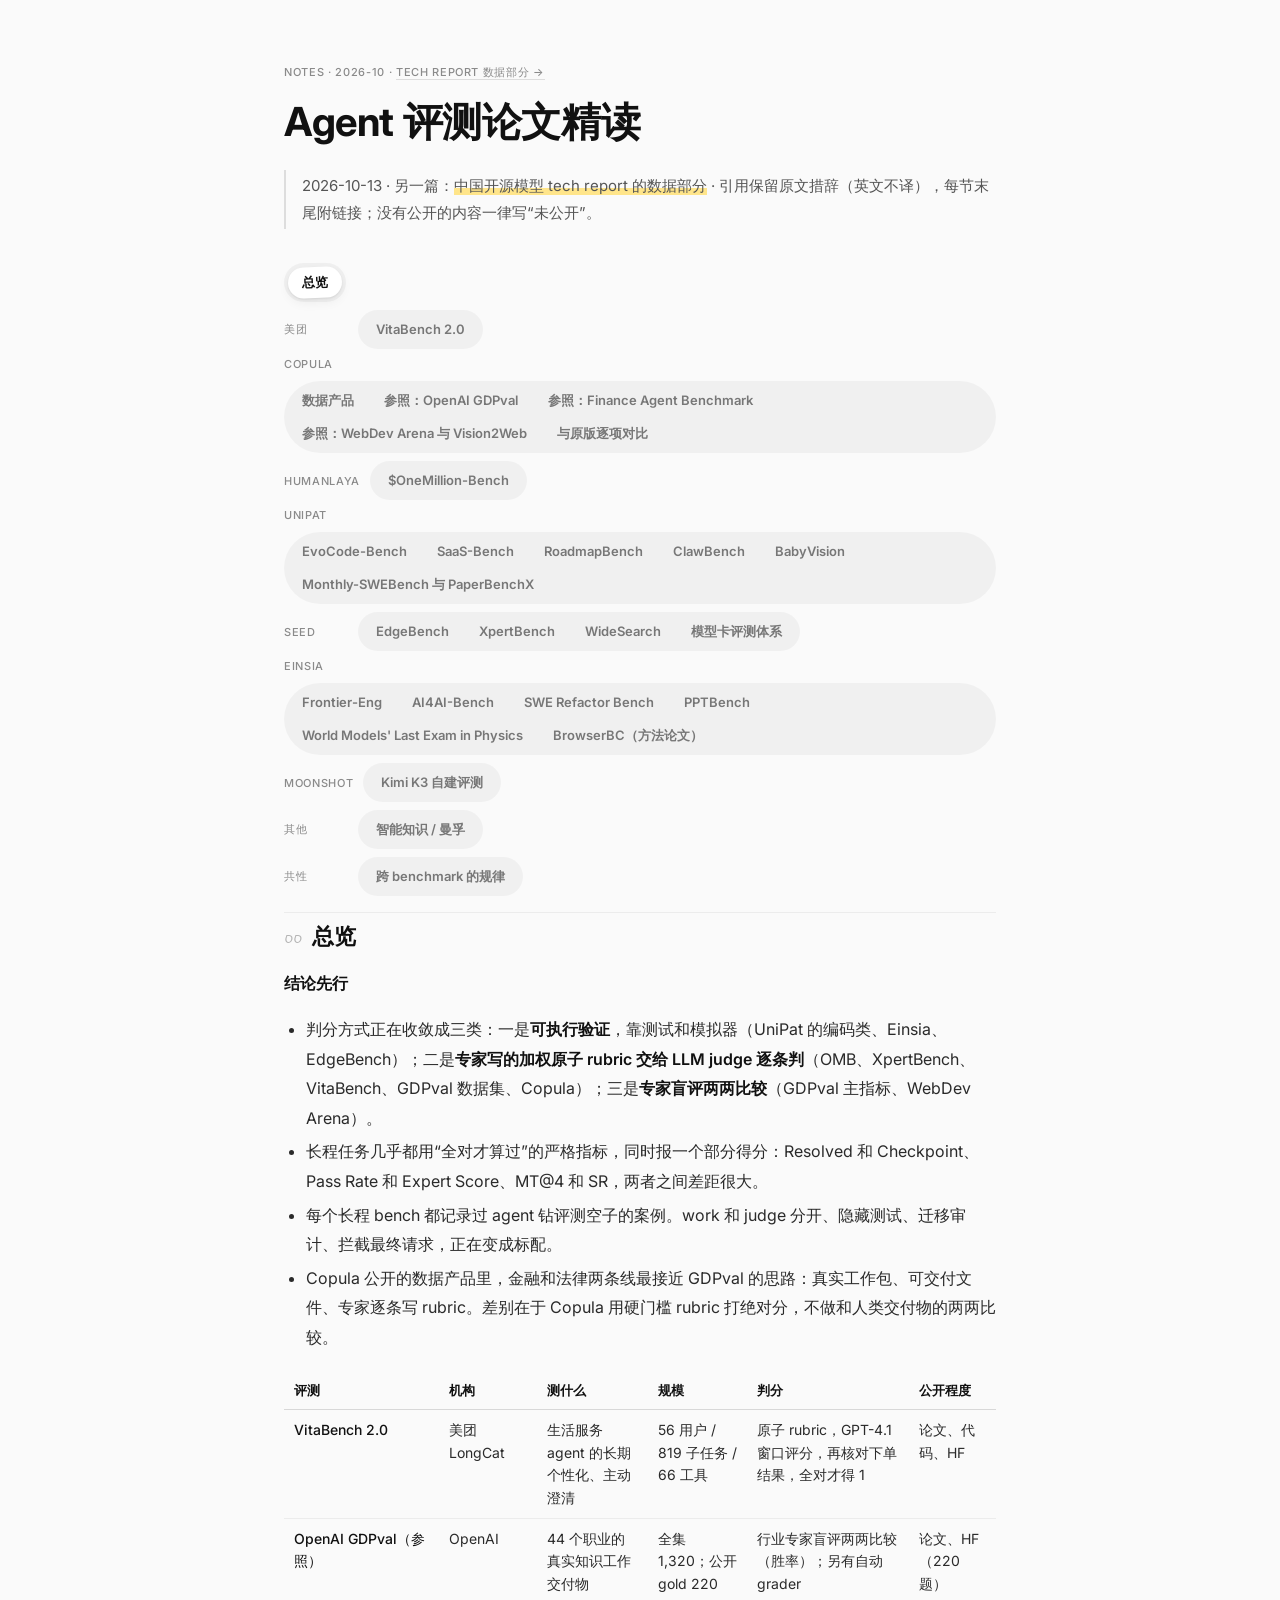
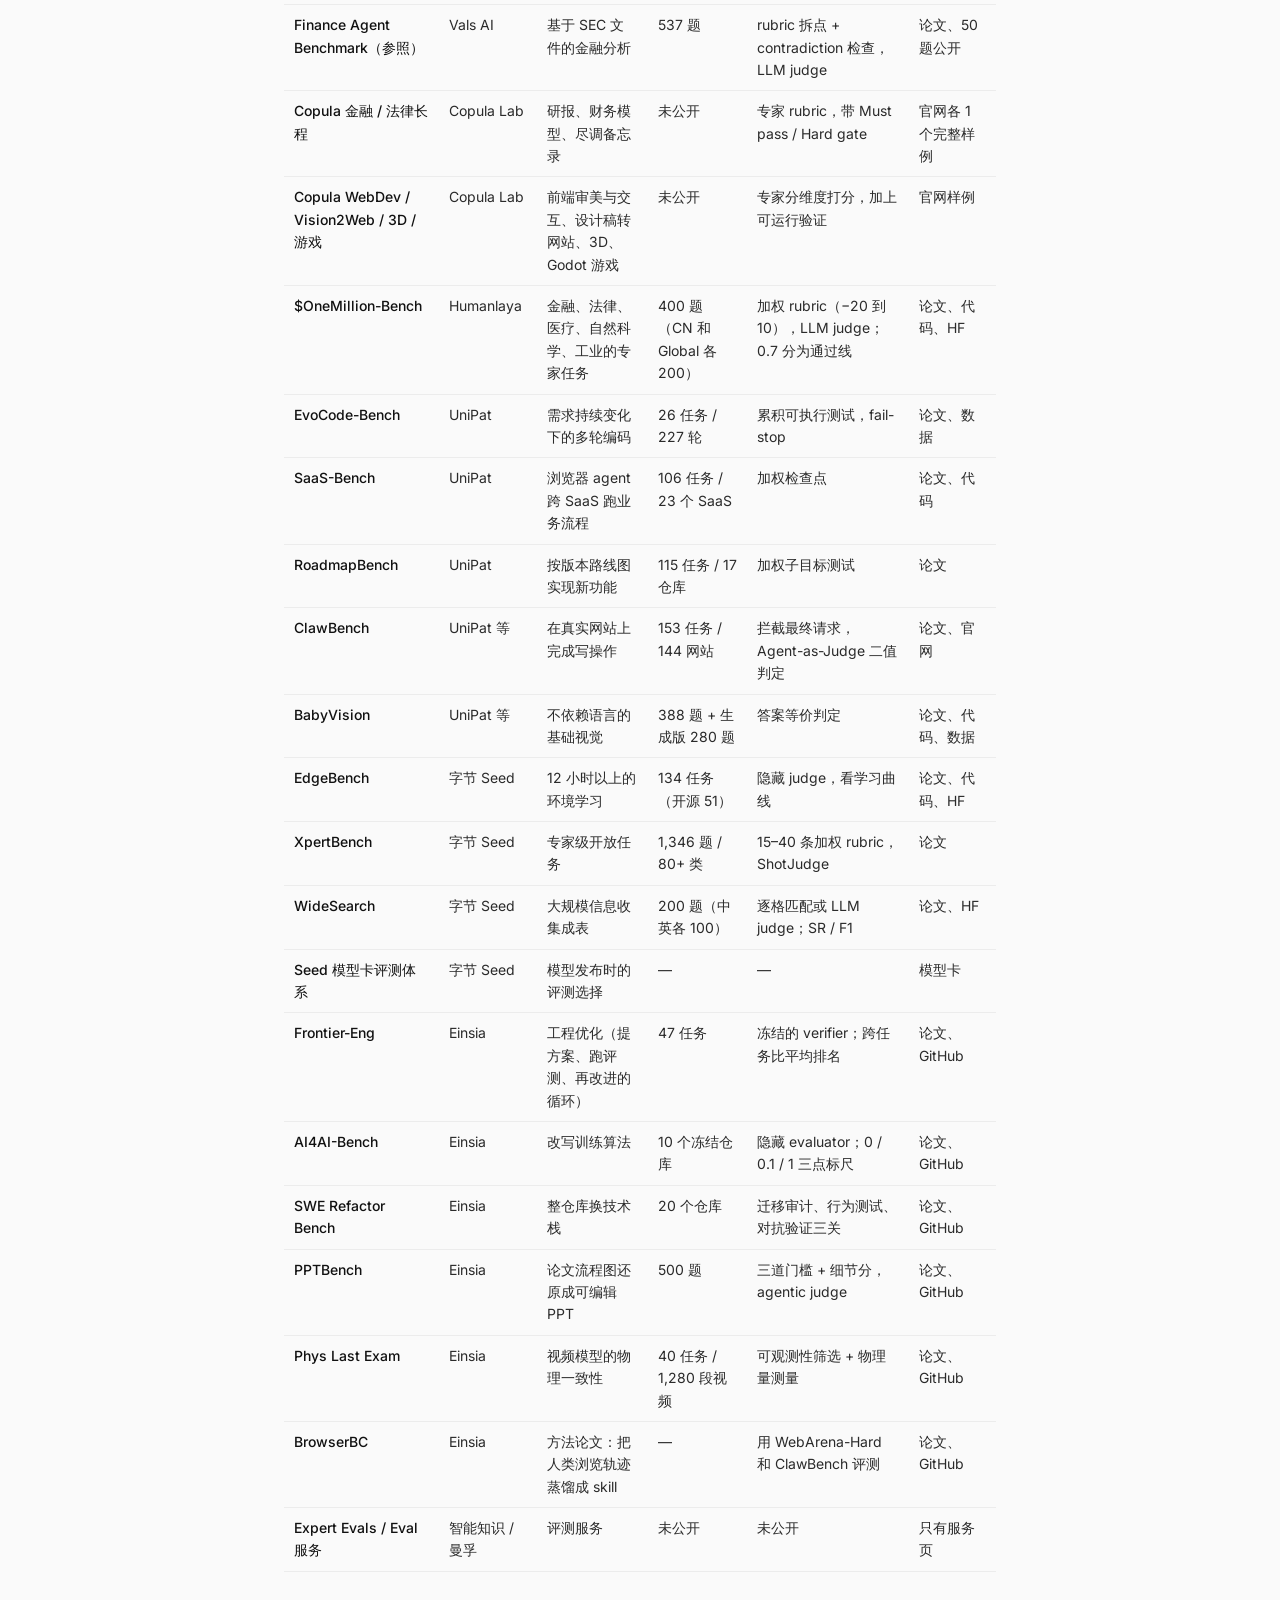
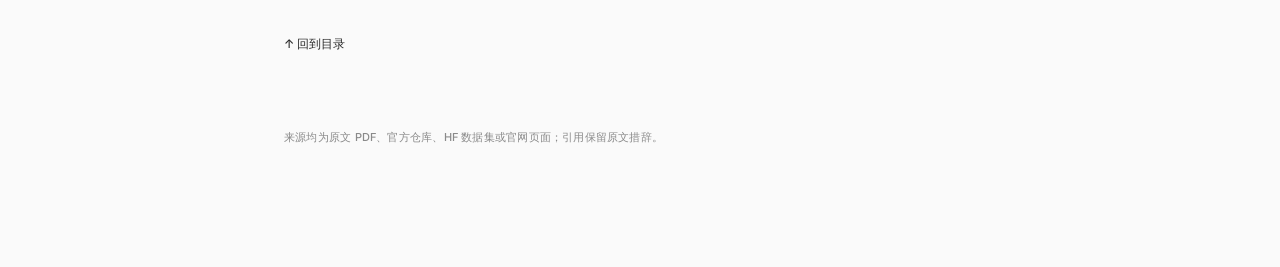
==== commit cba18901: "Add Kimi K3 tech report data and in-house eval tab" ====
--- a/index.html
+++ b/index.html
@@ -10,7 +10,7 @@
 <div class="art lead"><blockquote>
 <p>2026-10-13 · 另一篇：<a href="tech-reports-data.html">中国开源模型 tech report 的数据部分</a> · 引用保留原文措辞（英文不译），每节末尾附链接；没有公开的内容一律写“未公开”。</p>
 </blockquote></div>
-<nav class="tabbar"><div class="grp"><div class="tabs"><a href="#t0-总览" data-t="t0-总览">总览</a></div></div><div class="grp"><span class="gl">美团</span><div class="tabs"><a href="#t1-vitabench-2-0" data-t="t1-vitabench-2-0">VitaBench 2.0</a></div></div><div class="grp"><span class="gl">Copula</span><div class="tabs"><a href="#t2-数据产品" data-t="t2-数据产品">数据产品</a><a href="#t3-参照-openai-gdpval" data-t="t3-参照-openai-gdpval">参照：OpenAI GDPval</a><a href="#t4-参照-finance-agent-benchmark" data-t="t4-参照-finance-agent-benchmark">参照：Finance Agent Benchmark</a><a href="#t5-参照-webdev-arena-与-vision2web" data-t="t5-参照-webdev-arena-与-vision2web">参照：WebDev Arena 与 Vision2Web</a><a href="#t6-与原版逐项对比" data-t="t6-与原版逐项对比">与原版逐项对比</a></div></div><div class="grp"><span class="gl">Humanlaya</span><div class="tabs"><a href="#t7-onemillion-bench" data-t="t7-onemillion-bench">$OneMillion-Bench</a></div></div><div class="grp"><span class="gl">UniPat</span><div class="tabs"><a href="#t8-evocode-bench" data-t="t8-evocode-bench">EvoCode-Bench</a><a href="#t9-saas-bench" data-t="t9-saas-bench">SaaS-Bench</a><a href="#t10-roadmapbench" data-t="t10-roadmapbench">RoadmapBench</a><a href="#t11-clawbench" data-t="t11-clawbench">ClawBench</a><a href="#t12-babyvision" data-t="t12-babyvision">BabyVision</a><a href="#t13-monthly-swebench-与-paperbenchx" data-t="t13-monthly-swebench-与-paperbenchx">Monthly-SWEBench 与 PaperBenchX</a></div></div><div class="grp"><span class="gl">Seed</span><div class="tabs"><a href="#t14-edgebench" data-t="t14-edgebench">EdgeBench</a><a href="#t15-xpertbench" data-t="t15-xpertbench">XpertBench</a><a href="#t16-widesearch" data-t="t16-widesearch">WideSearch</a><a href="#t17-模型卡评测体系" data-t="t17-模型卡评测体系">模型卡评测体系</a></div></div><div class="grp"><span class="gl">Einsia</span><div class="tabs"><a href="#t18-frontier-eng" data-t="t18-frontier-eng">Frontier-Eng</a><a href="#t19-ai4ai-bench" data-t="t19-ai4ai-bench">AI4AI-Bench</a><a href="#t20-swe-refactor-bench" data-t="t20-swe-refactor-bench">SWE Refactor Bench</a><a href="#t21-pptbench" data-t="t21-pptbench">PPTBench</a><a href="#t22-world-models-last-exam-in-physics" data-t="t22-world-models-last-exam-in-physics">World Models&#x27; Last Exam in Physics</a><a href="#t23-browserbc-方法论文" data-t="t23-browserbc-方法论文">BrowserBC（方法论文）</a></div></div><div class="grp"><span class="gl">其他</span><div class="tabs"><a href="#t24-智能知识-曼孚" data-t="t24-智能知识-曼孚">智能知识 / 曼孚</a></div></div><div class="grp"><span class="gl">共性</span><div class="tabs"><a href="#t25-跨-benchmark-的规律" data-t="t25-跨-benchmark-的规律">跨 benchmark 的规律</a></div></div></nav>
+<nav class="tabbar"><div class="grp"><div class="tabs"><a href="#t0-总览" data-t="t0-总览">总览</a></div></div><div class="grp"><span class="gl">美团</span><div class="tabs"><a href="#t1-vitabench-2-0" data-t="t1-vitabench-2-0">VitaBench 2.0</a></div></div><div class="grp"><span class="gl">Copula</span><div class="tabs"><a href="#t2-数据产品" data-t="t2-数据产品">数据产品</a><a href="#t3-参照-openai-gdpval" data-t="t3-参照-openai-gdpval">参照：OpenAI GDPval</a><a href="#t4-参照-finance-agent-benchmark" data-t="t4-参照-finance-agent-benchmark">参照：Finance Agent Benchmark</a><a href="#t5-参照-webdev-arena-与-vision2web" data-t="t5-参照-webdev-arena-与-vision2web">参照：WebDev Arena 与 Vision2Web</a><a href="#t6-与原版逐项对比" data-t="t6-与原版逐项对比">与原版逐项对比</a></div></div><div class="grp"><span class="gl">Humanlaya</span><div class="tabs"><a href="#t7-onemillion-bench" data-t="t7-onemillion-bench">$OneMillion-Bench</a></div></div><div class="grp"><span class="gl">UniPat</span><div class="tabs"><a href="#t8-evocode-bench" data-t="t8-evocode-bench">EvoCode-Bench</a><a href="#t9-saas-bench" data-t="t9-saas-bench">SaaS-Bench</a><a href="#t10-roadmapbench" data-t="t10-roadmapbench">RoadmapBench</a><a href="#t11-clawbench" data-t="t11-clawbench">ClawBench</a><a href="#t12-babyvision" data-t="t12-babyvision">BabyVision</a><a href="#t13-monthly-swebench-与-paperbenchx" data-t="t13-monthly-swebench-与-paperbenchx">Monthly-SWEBench 与 PaperBenchX</a></div></div><div class="grp"><span class="gl">Seed</span><div class="tabs"><a href="#t14-edgebench" data-t="t14-edgebench">EdgeBench</a><a href="#t15-xpertbench" data-t="t15-xpertbench">XpertBench</a><a href="#t16-widesearch" data-t="t16-widesearch">WideSearch</a><a href="#t17-模型卡评测体系" data-t="t17-模型卡评测体系">模型卡评测体系</a></div></div><div class="grp"><span class="gl">Einsia</span><div class="tabs"><a href="#t18-frontier-eng" data-t="t18-frontier-eng">Frontier-Eng</a><a href="#t19-ai4ai-bench" data-t="t19-ai4ai-bench">AI4AI-Bench</a><a href="#t20-swe-refactor-bench" data-t="t20-swe-refactor-bench">SWE Refactor Bench</a><a href="#t21-pptbench" data-t="t21-pptbench">PPTBench</a><a href="#t22-world-models-last-exam-in-physics" data-t="t22-world-models-last-exam-in-physics">World Models&#x27; Last Exam in Physics</a><a href="#t23-browserbc-方法论文" data-t="t23-browserbc-方法论文">BrowserBC（方法论文）</a></div></div><div class="grp"><span class="gl">Moonshot</span><div class="tabs"><a href="#t24-kimi-k3-自建评测" data-t="t24-kimi-k3-自建评测">Kimi K3 自建评测</a></div></div><div class="grp"><span class="gl">其他</span><div class="tabs"><a href="#t25-智能知识-曼孚" data-t="t25-智能知识-曼孚">智能知识 / 曼孚</a></div></div><div class="grp"><span class="gl">共性</span><div class="tabs"><a href="#t26-跨-benchmark-的规律" data-t="t26-跨-benchmark-的规律">跨 benchmark 的规律</a></div></div></nav>
 <div class="art"><section class="panel" id="t0-总览"><h2><span class="no">00</span>总览</h2><p><strong>结论先行</strong></p>
 <ul>
 <li>判分方式正在收敛成三类：一是<strong>可执行验证</strong>，靠测试和模拟器（UniPat 的编码类、Einsia、EdgeBench）；二是<strong>专家写的加权原子 rubric 交给 LLM judge 逐条判</strong>（OMB、XpertBench、VitaBench、GDPval 数据集、Copula）；三是<strong>专家盲评两两比较</strong>（GDPval 主指标、WebDev Arena）。</li>
@@ -2112,7 +2112,90 @@
 <li>结果：同一个 agent，WebArena-Hard 从 60.5%（156/258）提高到 81.4%（210/258）；ClawBench 从 32.9%（50/152）提高到 68.4%（104/152），8 个类别都有提升。</li>
 <li>可挑战点：ClawBench 在这里只用了 152 题，原论文是 153 题；蒸馏用的人类轨迹从哪来、和测试网站有多少重叠，需要看原文附录。</li>
 </ul>
-<p>链接：<a href="https://arxiv.org/abs/2606.32014">arXiv 2606.32014</a> · <a href="https://github.com/Einsia/Browser-BC">GitHub</a> · <a href="https://lab.einsia.ai/browserbc/">项目页</a></p><a class="totop" href="javascript:window.scrollTo(0,0)">↑ 回到目录</a></section><section class="panel" id="t24-智能知识-曼孚"><div class="meta">其他</div><h2><span class="no">24</span>智能知识 / 曼孚</h2><div class="tw"><table>
+<p>链接：<a href="https://arxiv.org/abs/2606.32014">arXiv 2606.32014</a> · <a href="https://github.com/Einsia/Browser-BC">GitHub</a> · <a href="https://lab.einsia.ai/browserbc/">项目页</a></p><a class="totop" href="javascript:window.scrollTo(0,0)">↑ 回到目录</a></section><section class="panel" id="t24-kimi-k3-自建评测"><div class="meta">Moonshot</div><h2><span class="no">24</span>Kimi K3 自建评测</h2><p><strong>来源</strong>：Kimi K3 tech report 第 6.2 节。报告只给了描述和分数，<strong>没有公开题目、rubric 或数据</strong>。这些评测 “are refreshed and expanded frequently, so that they can closely track the model’s evolving failure modes and directly guide data and training iterations”。</p>
+<p><strong>和本页 benchmark 的交集</strong>：K3 的公开评测里用到了 SaaS-Bench（60.1，GPT-5.6 Sol 61.4）、BabyVision w/ Python（85.7，Claude Fable 5 90.5）、Finance Agent v2（54.4）、GDPval-AA v2（Elo 1686）。</p>
+<div class="tw"><table>
+<thead>
+<tr>
+<th>评测</th>
+<th>原文描述（节选）</th>
+<th>Kimi K3</th>
+<th>最强对照</th>
+</tr>
+</thead>
+<tbody>
+<tr>
+<td>Kimi Code Bench 2.0</td>
+<td>“realistic, end-to-end software engineering tasks across a broad range of programming languages and production-oriented technology stacks”</td>
+<td>73.7（Claude Code）</td>
+<td>Claude Fable 5 76.9</td>
+</tr>
+<tr>
+<td>24/7 ClawBench 2.0</td>
+<td>“simulates always-on assistant work, in which tasks span multiple days, events arrive concurrently, and interruptions are routine”</td>
+<td>48.3</td>
+<td>GPT-5.6 Sol 52.0</td>
+</tr>
+<tr>
+<td>MIRA Bench</td>
+<td>“long-chain, multi-role, multi-system enterprise collaboration tasks … judge when to organize or delegate to subagents”</td>
+<td>64.1</td>
+<td>Claude Fable 5 72.9</td>
+</tr>
+<tr>
+<td>KAET</td>
+<td>“long-horizon autonomous execution on tasks simulating real user requests and enterprise system operations”</td>
+<td>83.5</td>
+<td>GPT-5.6 Sol 85.4</td>
+</tr>
+<tr>
+<td>CLIF Bench</td>
+<td>“learn from a provided context while following instructions that interleave multiple complex skills”</td>
+<td>52.4</td>
+<td>最高</td>
+</tr>
+<tr>
+<td>Swarm Bench</td>
+<td>编排 agent swarm 做分解和并行执行</td>
+<td>76.3</td>
+<td>最高</td>
+</tr>
+<tr>
+<td>Deep Research Bench</td>
+<td>“queries curated by domain experts and graded with expert-aligned rubrics”</td>
+<td>90.0</td>
+<td>最高</td>
+</tr>
+<tr>
+<td>Finance Bench</td>
+<td>“end-to-end execution of complete workflows, from source materials to reviewable deliverables”</td>
+<td>62.6</td>
+<td>GPT-5.6 Sol 62.7</td>
+</tr>
+<tr>
+<td>DECK Bench</td>
+<td>根据真实使用场景的任务描述做演示文稿</td>
+<td>73.5</td>
+<td>GPT-5.6 Sol 74.7</td>
+</tr>
+<tr>
+<td>Agent Behavior Bench</td>
+<td>“scoring tool-use behavior, efficiency, and discipline alongside task completion”</td>
+<td>65.0</td>
+<td>GPT-5.6 Sol 76.4</td>
+</tr>
+<tr>
+<td>Faithfulness</td>
+<td>1 − 幻觉率，“each response verified by a fact checker”</td>
+<td>85.5</td>
+<td>GPT-5.5 86.5</td>
+</tr>
+</tbody>
+</table></div>
+<p><strong>Kimi Webdev Bench（专家盲评两两比较，K3 对 Claude Opus 4.8，均用 Claude Code）</strong>：专家从代码质量、功能完整度、视觉还原、交互体验打分，不知道是哪个模型。总体胜 58.6% / 平 13.8% / 负 27.6%；3D/WebGL/Shader 胜 72.7%；游戏胜 55.6%、负 40.7%。这是本页唯一一个由模型厂商自己采用 GDPval / WebDev Arena 式两两比较的例子。</p>
+<p><strong>训练侧对应</strong>：4.2.5 节的个人助理环境（Gmail/Notion/Slack/Canvas mock，多模拟天、“Each event carries its own evaluation criterion”）对应 24/7 ClawBench 2.0；4.2.6 节的 Autonomous Execution Tasks 对应 KAET。也就是说，内部评测和 RL 环境是同一套任务形式。</p>
+<p><strong>可挑战点</strong>：全部是自建、未公开的评测；部分对照模型有拒答或 fallback（如 Claude Fable 5 在 KCB 2.0 上 80 题里 13 次 fallback、1 次拒答），分数不完全可比。</p>
+<p>链接：<a href="https://arxiv.org/abs/2607.24653">arXiv 2607.24653</a> · <a href="https://github.com/MoonshotAI/Kimi-K3">GitHub</a> · <a href="https://www.kimi.com/blog/kimi-k3">博客</a> · <a href="https://huggingface.co/moonshotai/Kimi-K3">HF</a></p><a class="totop" href="javascript:window.scrollTo(0,0)">↑ 回到目录</a></section><section class="panel" id="t25-智能知识-曼孚"><div class="meta">其他</div><h2><span class="no">25</span>智能知识 / 曼孚</h2><div class="tw"><table>
 <thead>
 <tr>
 <th>公司</th>
@@ -2136,7 +2219,7 @@
 </tr>
 </tbody>
 </table></div>
-<p>链接：<a href="https://human-intelligence.cn/expert-eval/">智能知识 Expert Eval</a> · <a href="https://human-intelligence.xpertiise.com/blog/beyond-benchmark-coding-expert-eval/">Coding 专家评估博客</a> · <a href="https://www.mindflow.com.cn/eval-benchmark.html">曼孚 Eval</a> · <a href="https://news.e-works.net.cn/category802/news138025.htm">曼孚新闻稿</a></p><a class="totop" href="javascript:window.scrollTo(0,0)">↑ 回到目录</a></section><section class="panel" id="t25-跨-benchmark-的规律"><div class="meta">共性</div><h2><span class="no">25</span>跨 benchmark 的规律</h2><ul>
+<p>链接：<a href="https://human-intelligence.cn/expert-eval/">智能知识 Expert Eval</a> · <a href="https://human-intelligence.xpertiise.com/blog/beyond-benchmark-coding-expert-eval/">Coding 专家评估博客</a> · <a href="https://www.mindflow.com.cn/eval-benchmark.html">曼孚 Eval</a> · <a href="https://news.e-works.net.cn/category802/news138025.htm">曼孚新闻稿</a></p><a class="totop" href="javascript:window.scrollTo(0,0)">↑ 回到目录</a></section><section class="panel" id="t26-跨-benchmark-的规律"><div class="meta">共性</div><h2><span class="no">26</span>跨 benchmark 的规律</h2><ul>
 <li><strong>任务来源</strong>：真实的付费工作或真实用户请求（XpertBench、OMB、WideSearch、VitaBench），或者真实代码库的变更（UniPat、Einsia）。</li>
 <li><strong>判分</strong>：原子二值项加权重是主流，再用一致率校准 judge。XpertBench 报了 CDR，OMB 报了分领域的 Pearson，ClawBench 报了 85–93% 的一致率；VitaBench 2.0 没报。</li>
 <li><strong>防钻空子</strong>：几乎每个长程 bench 都遇到过 agent 钻评测的空子，比如 EdgeBench 附录 C、EvoCode 泄题、SWE Refactor 的 Blindness。work–judge 隔离、隐藏多种子、迁移审计正在成为标配。</li>
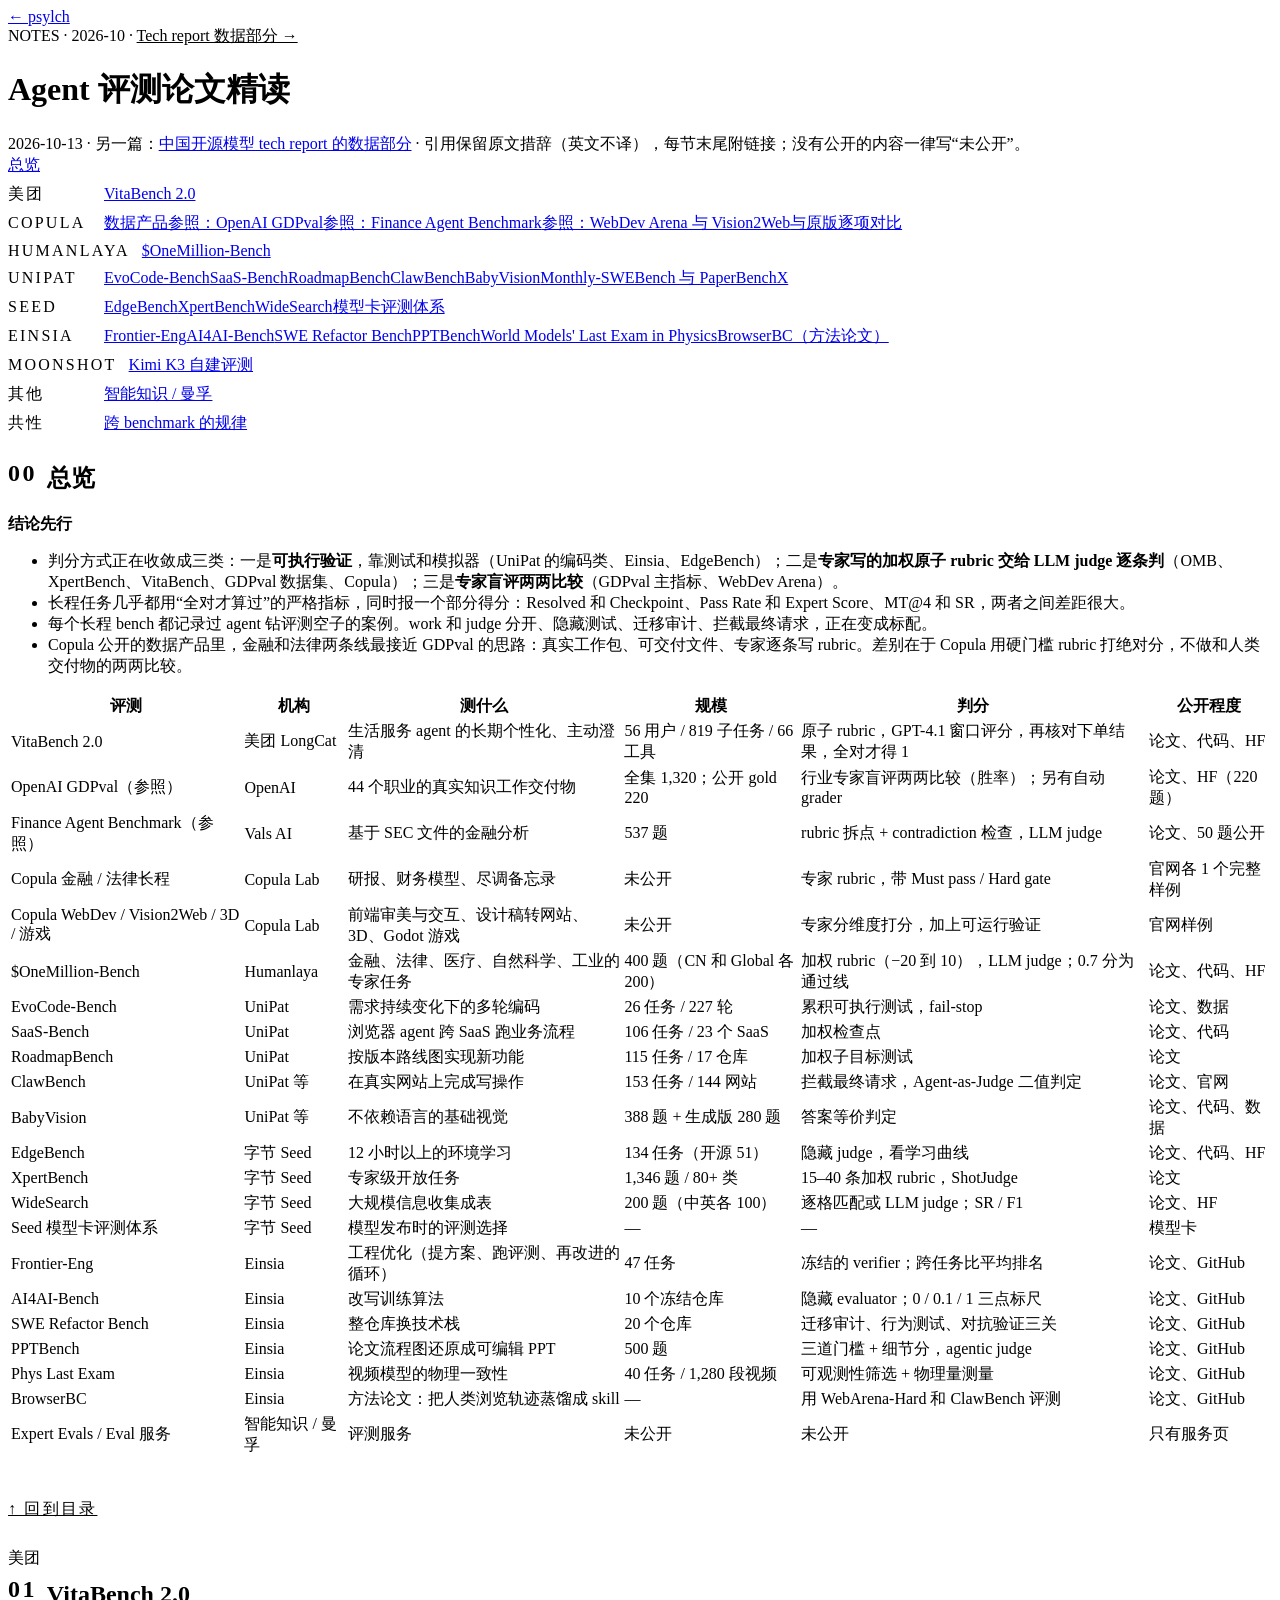
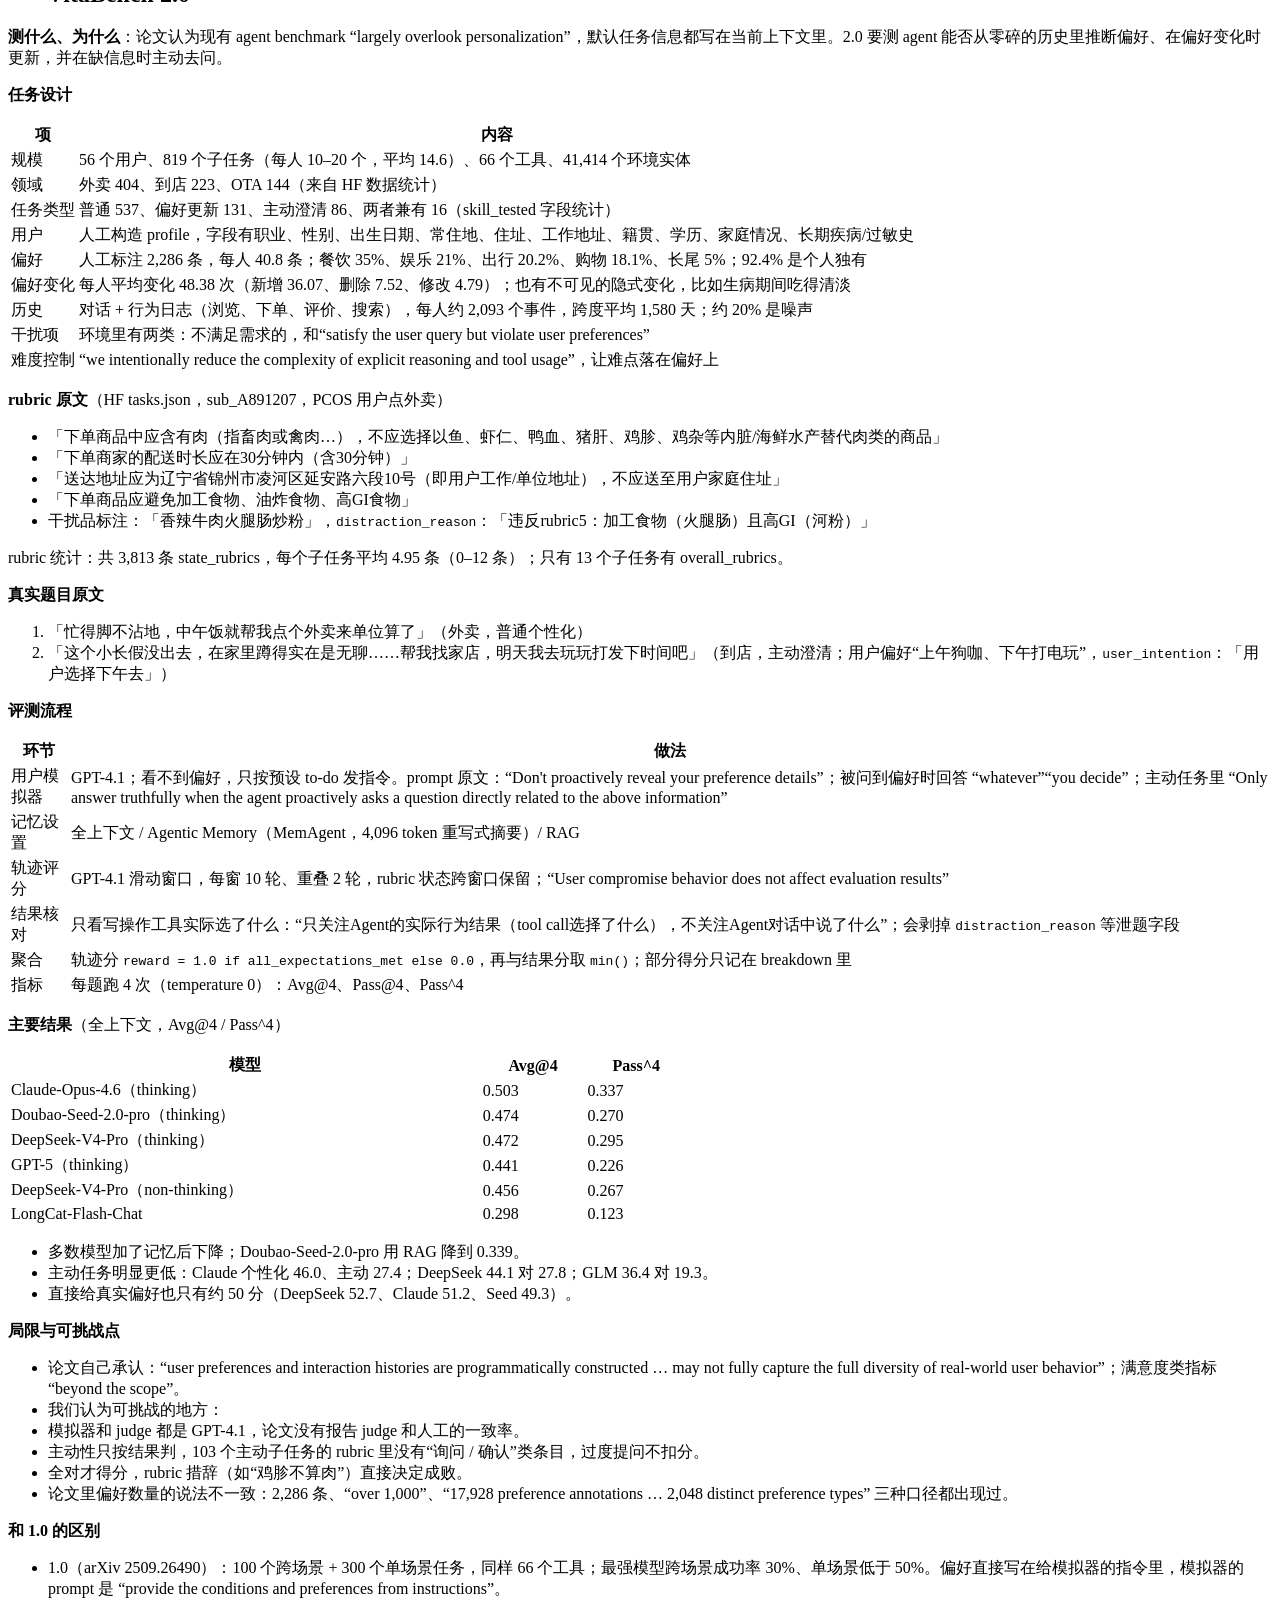
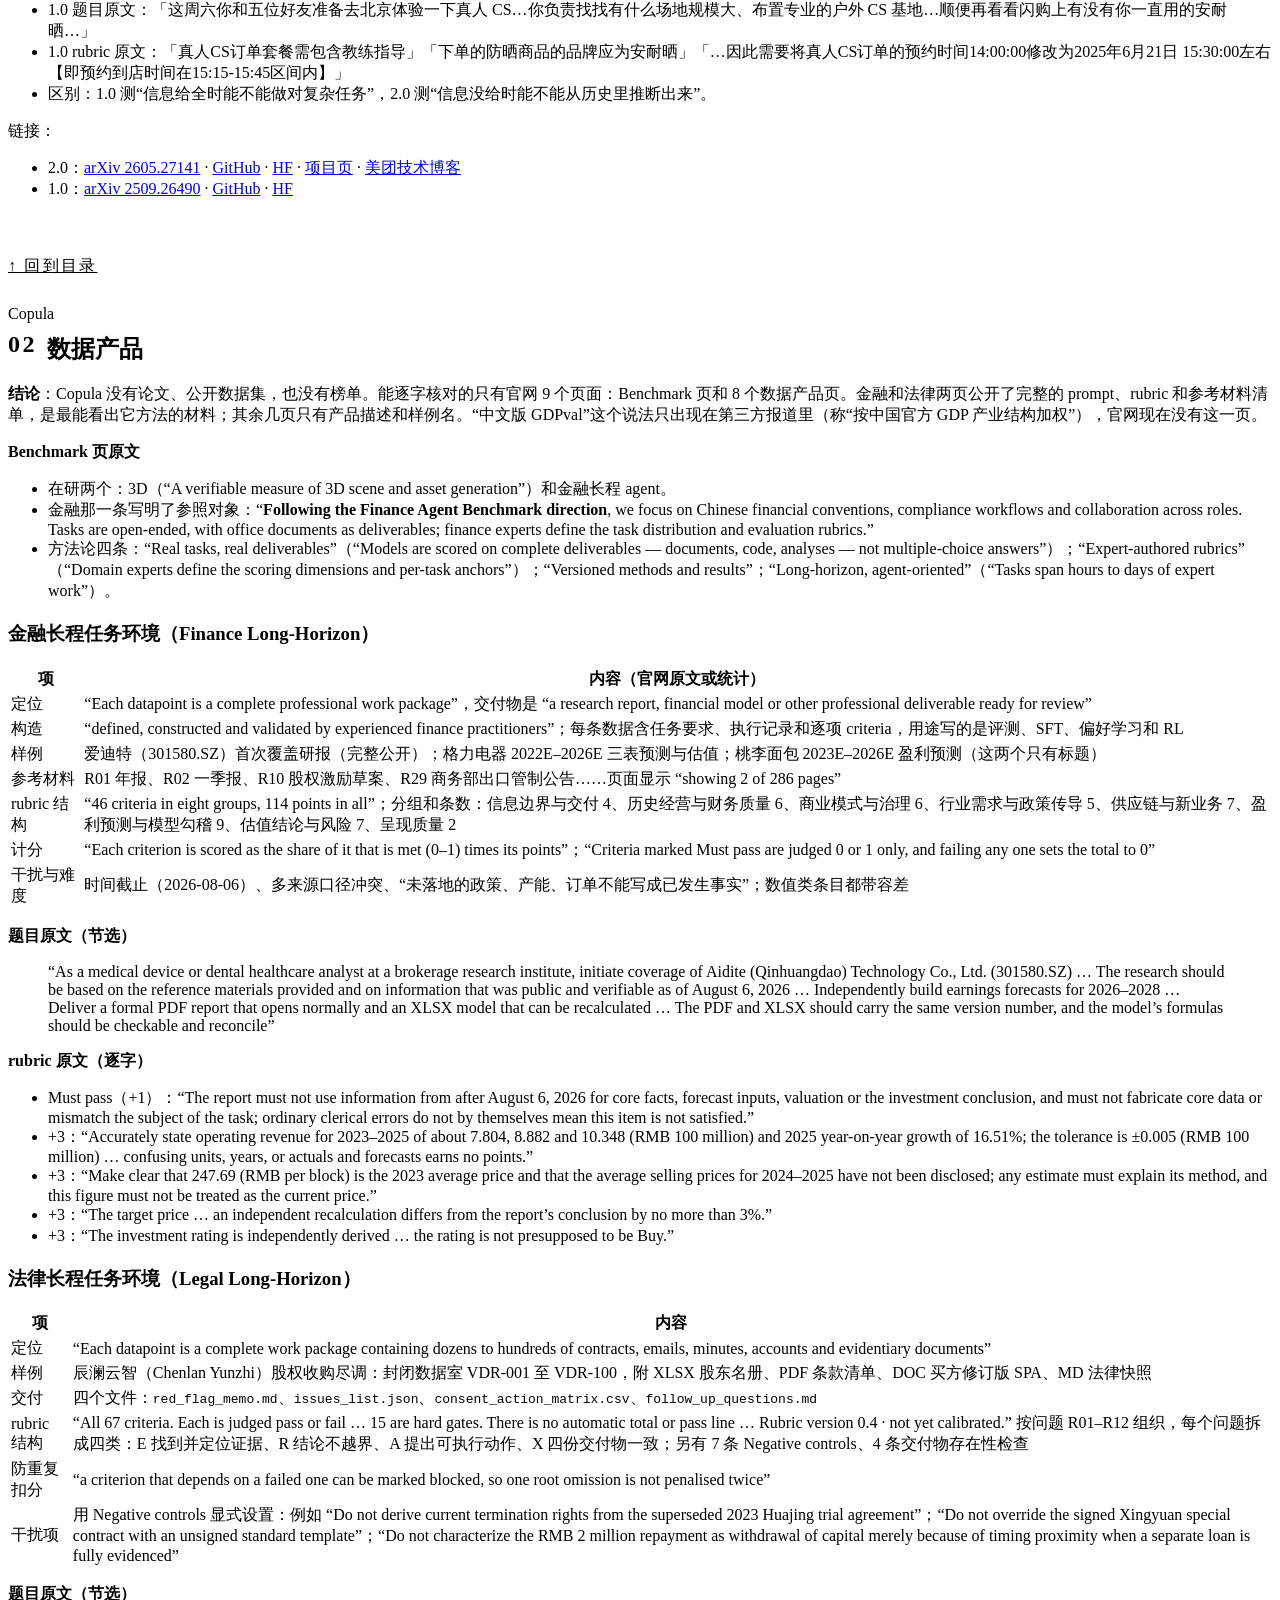
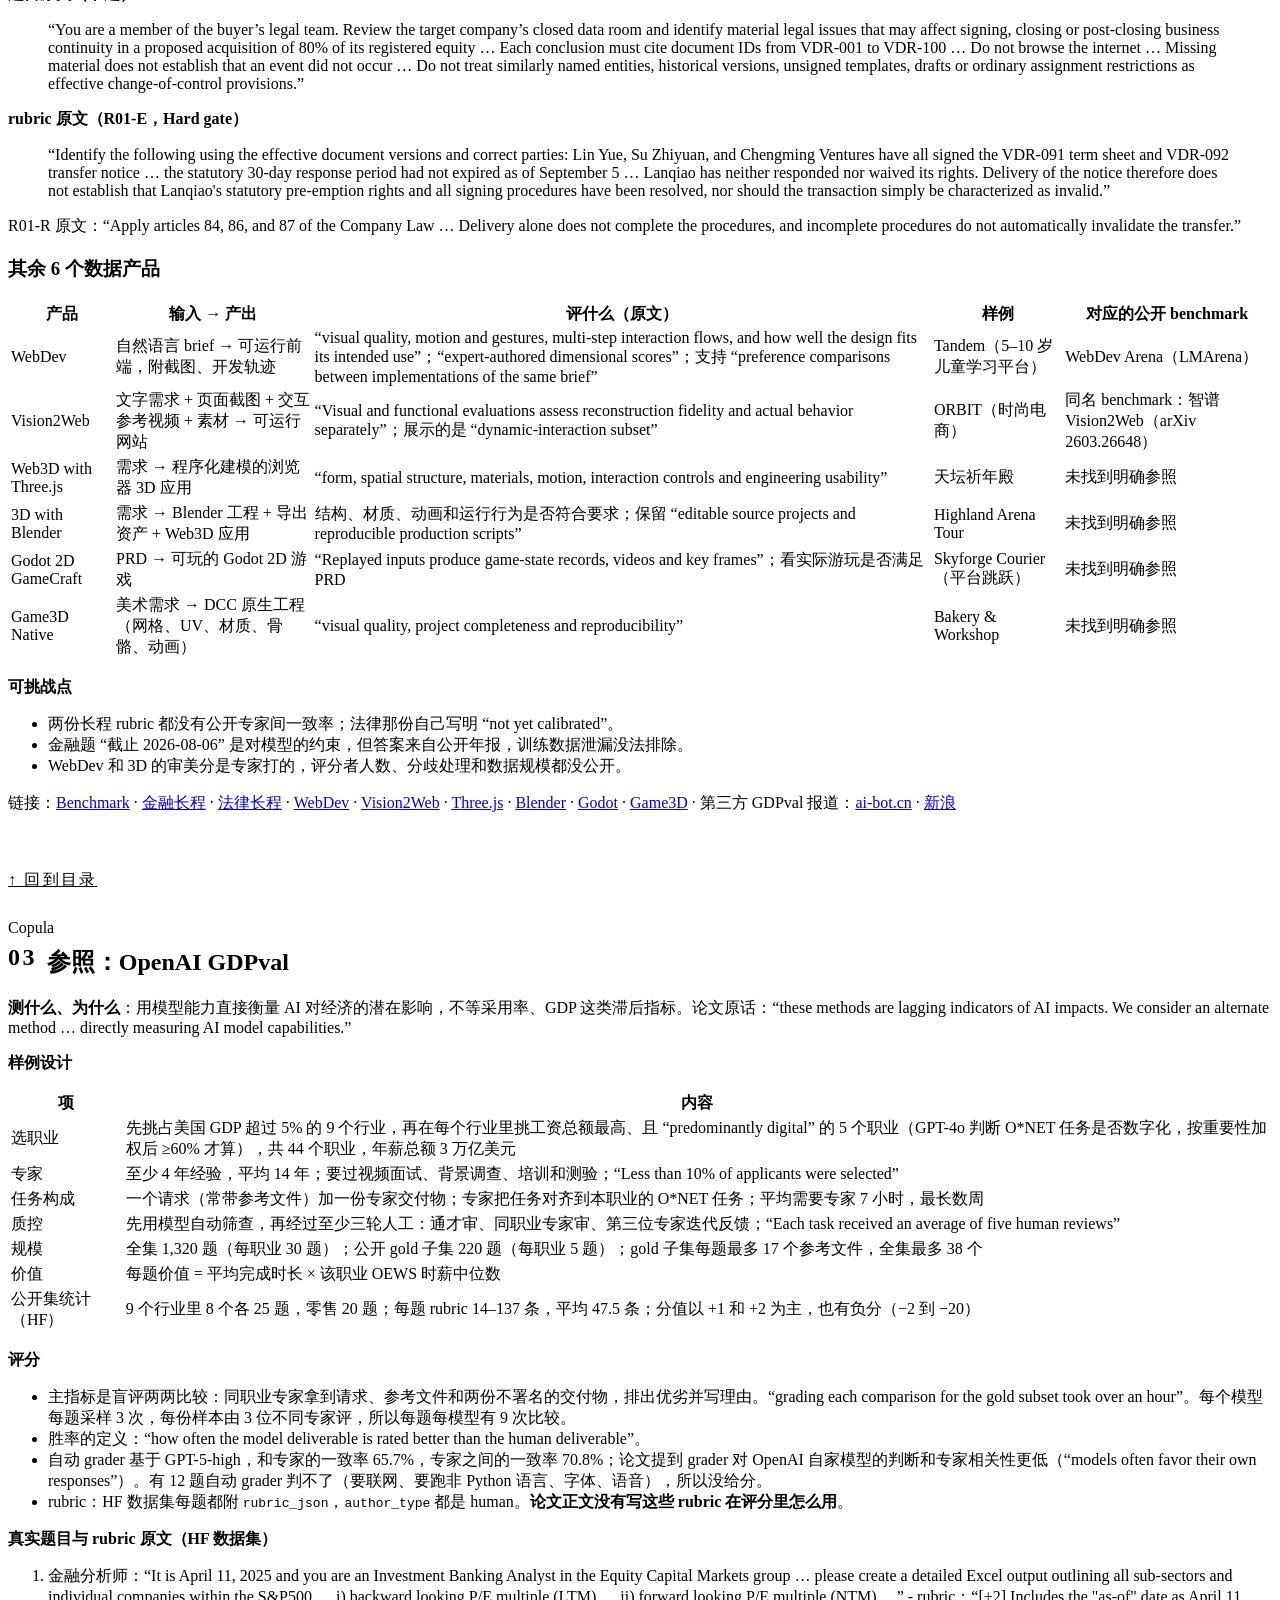
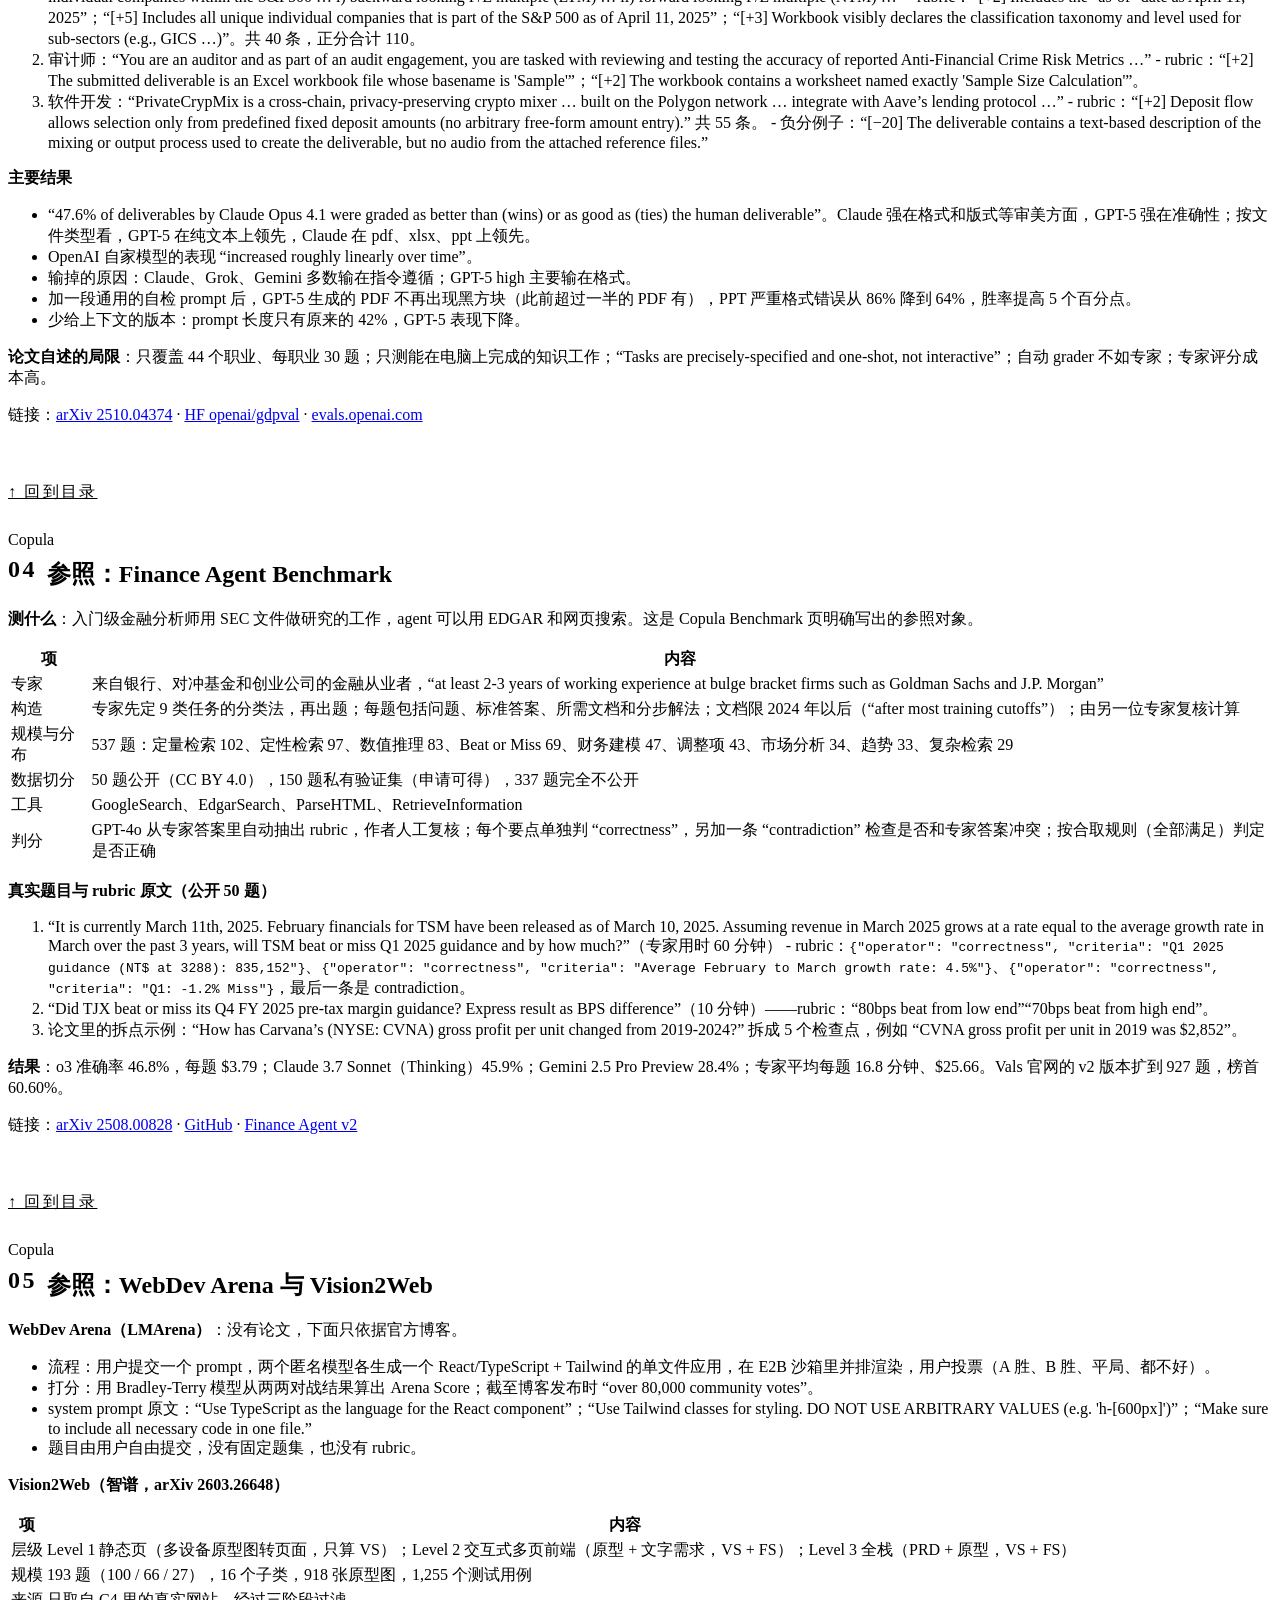
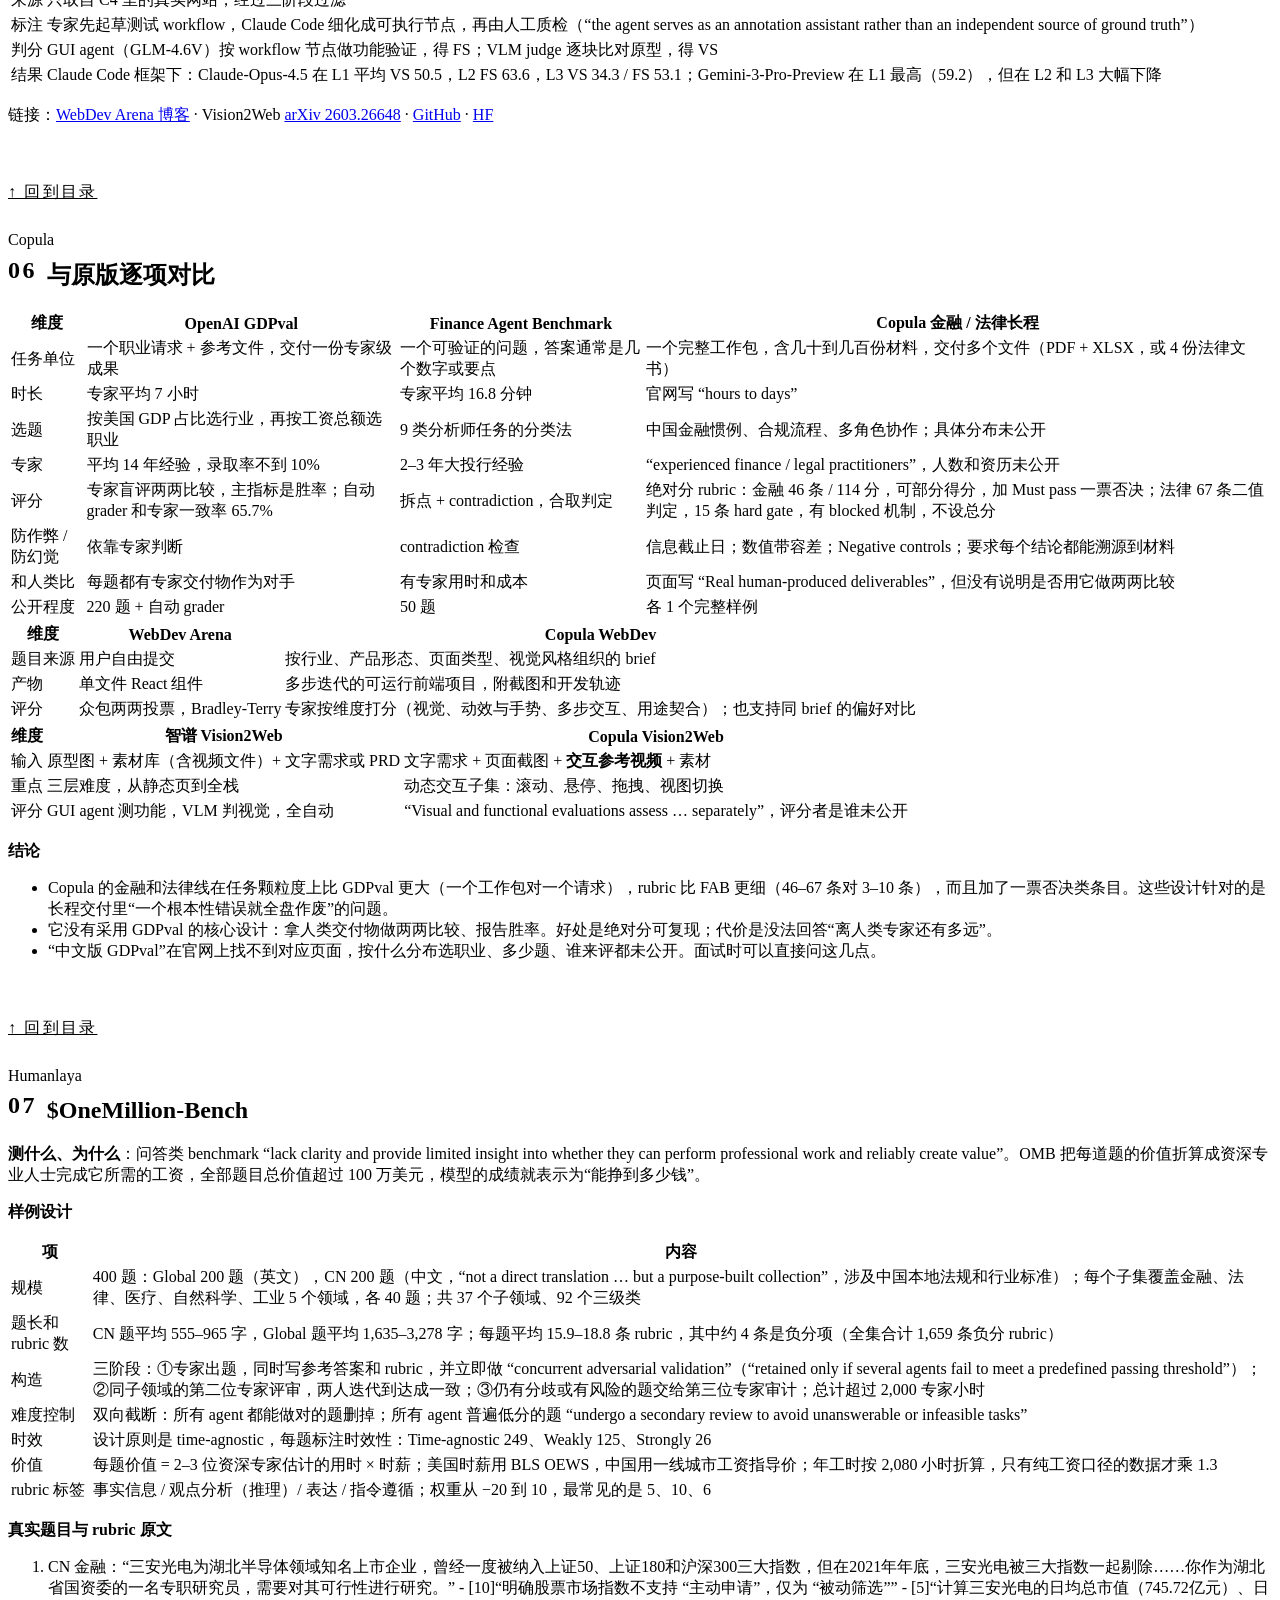
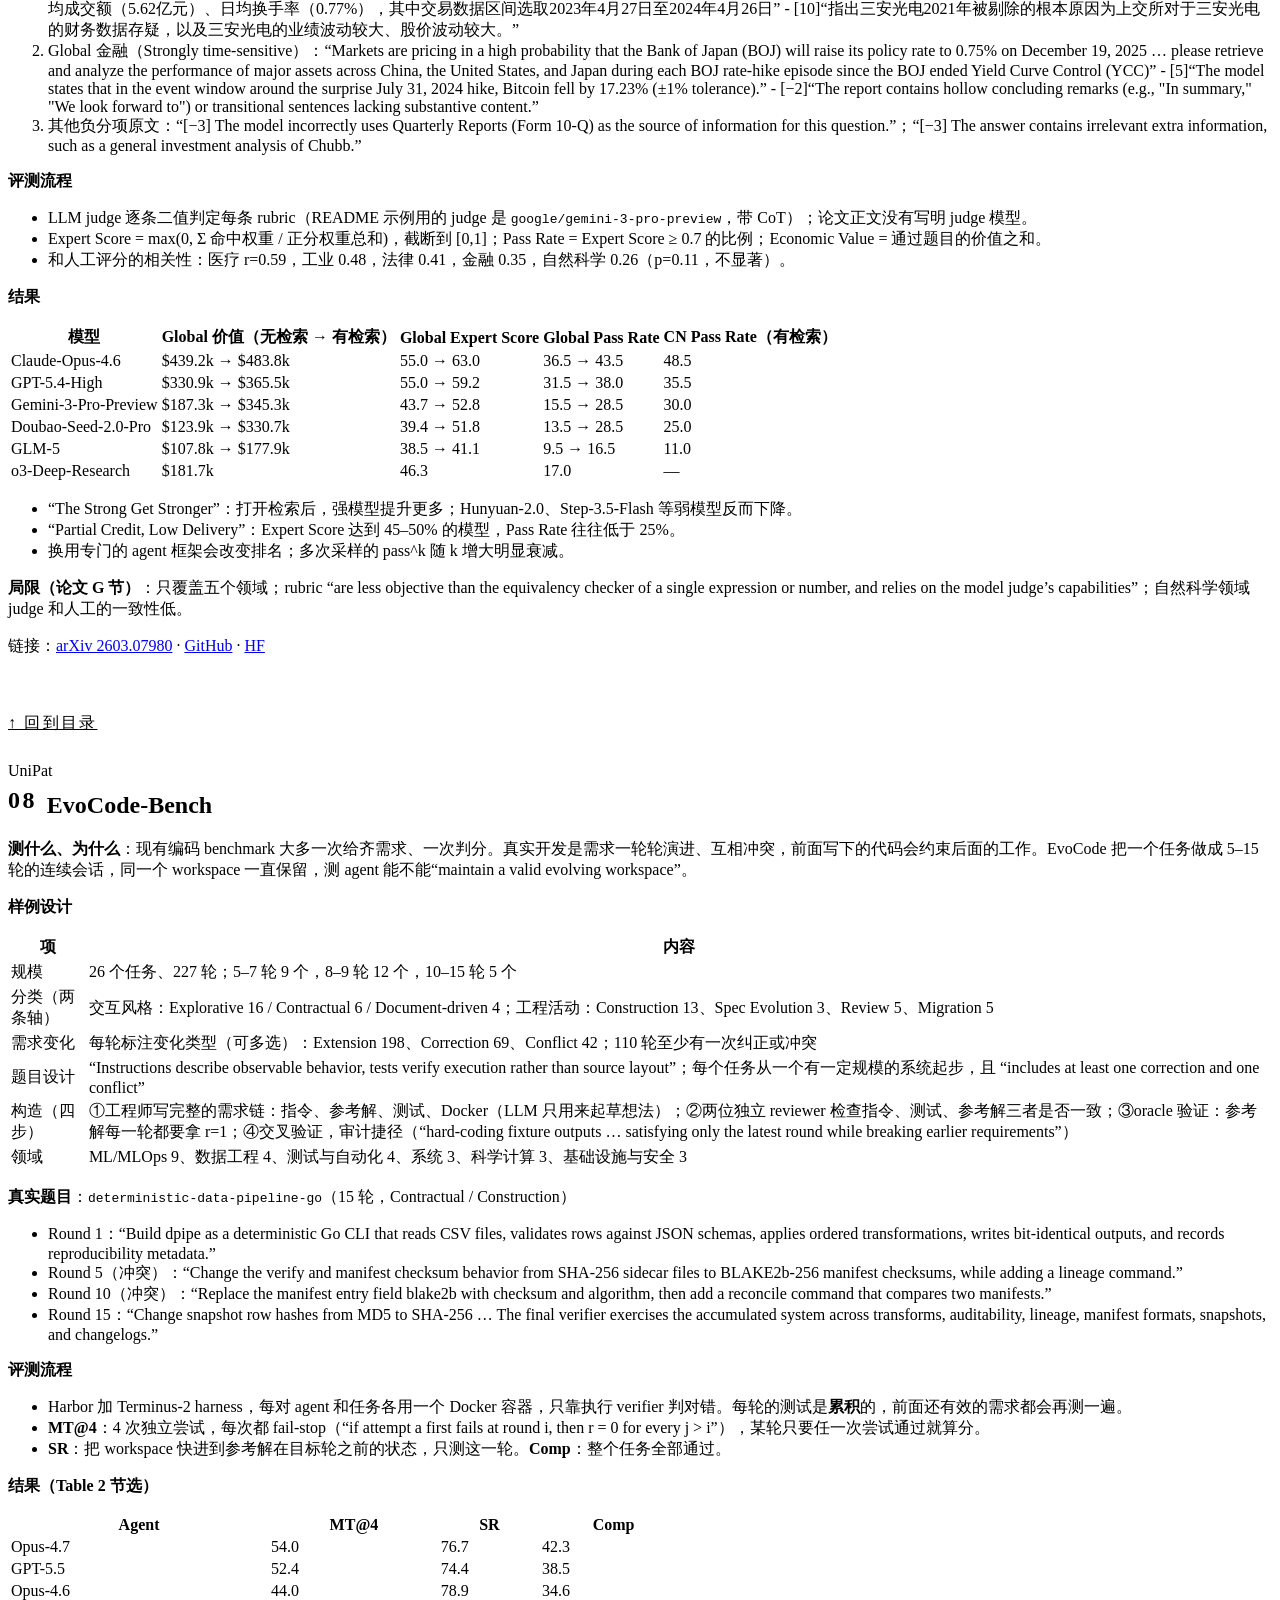
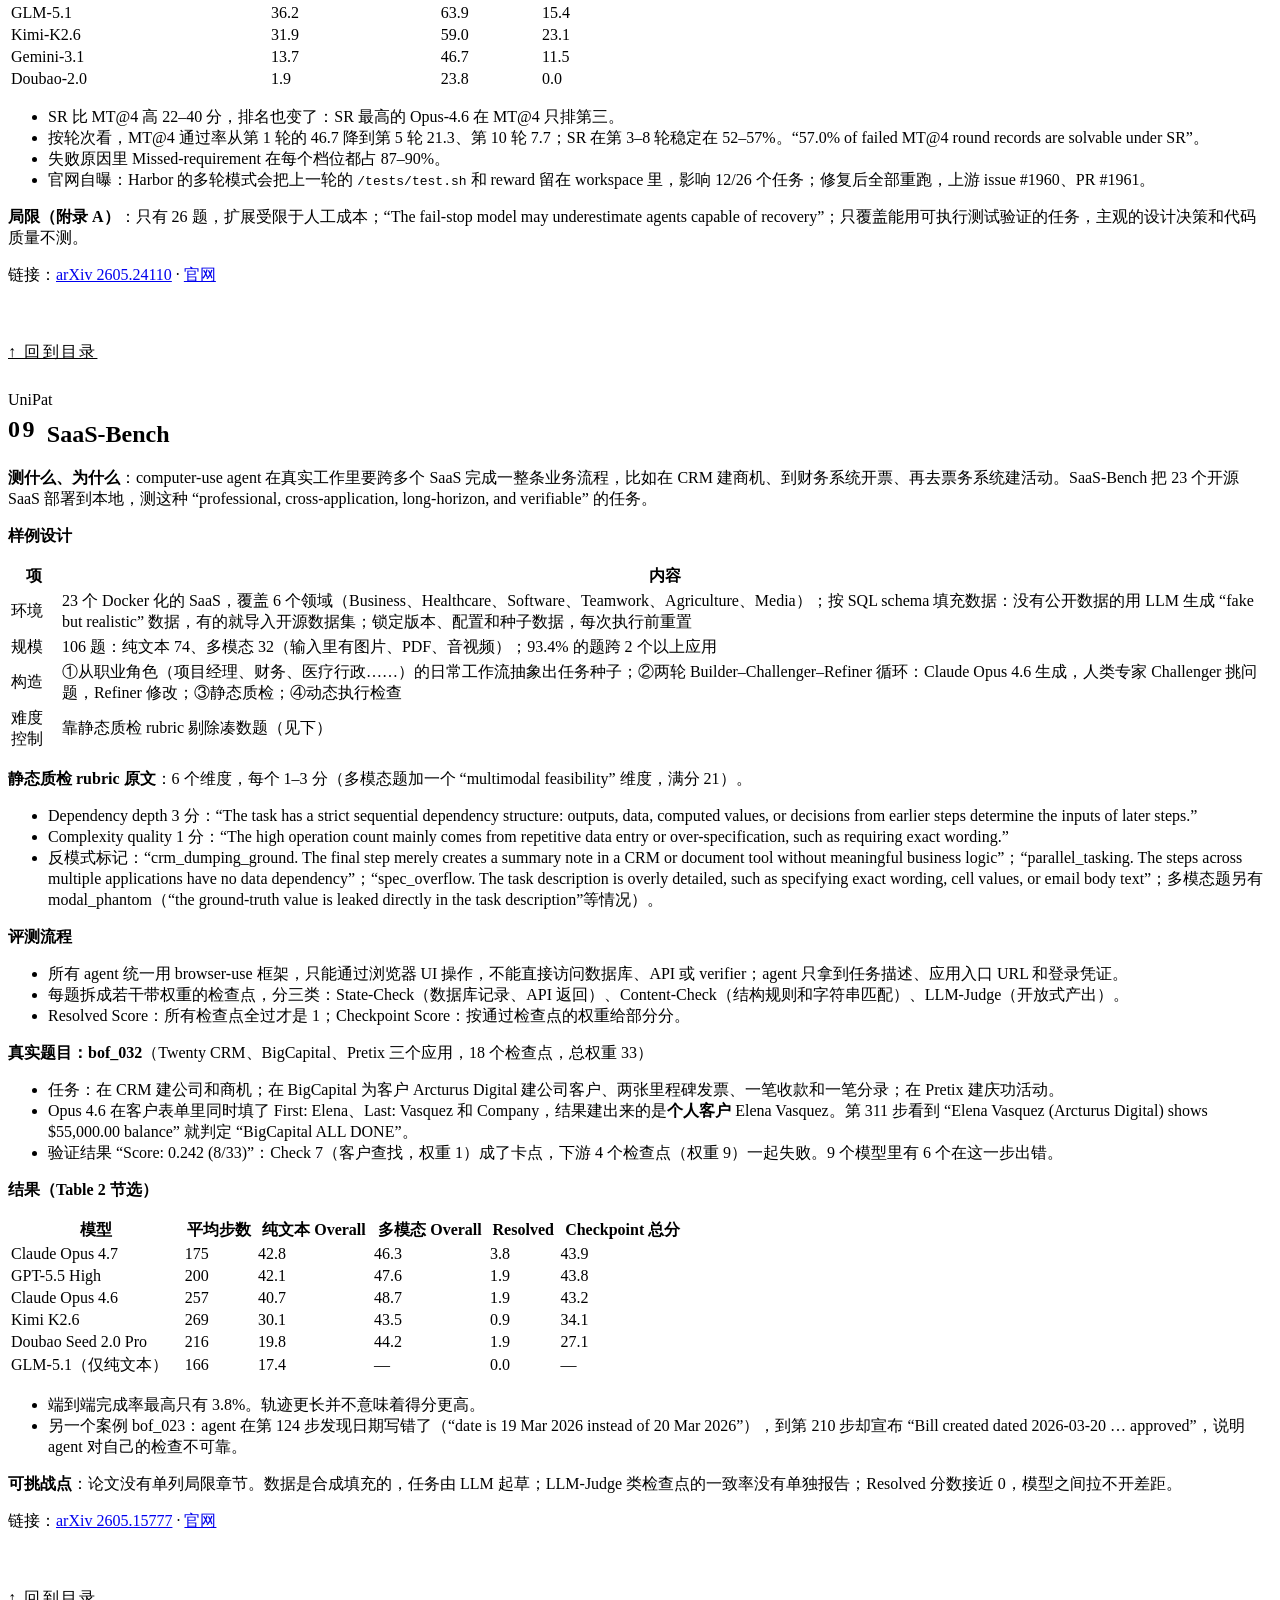
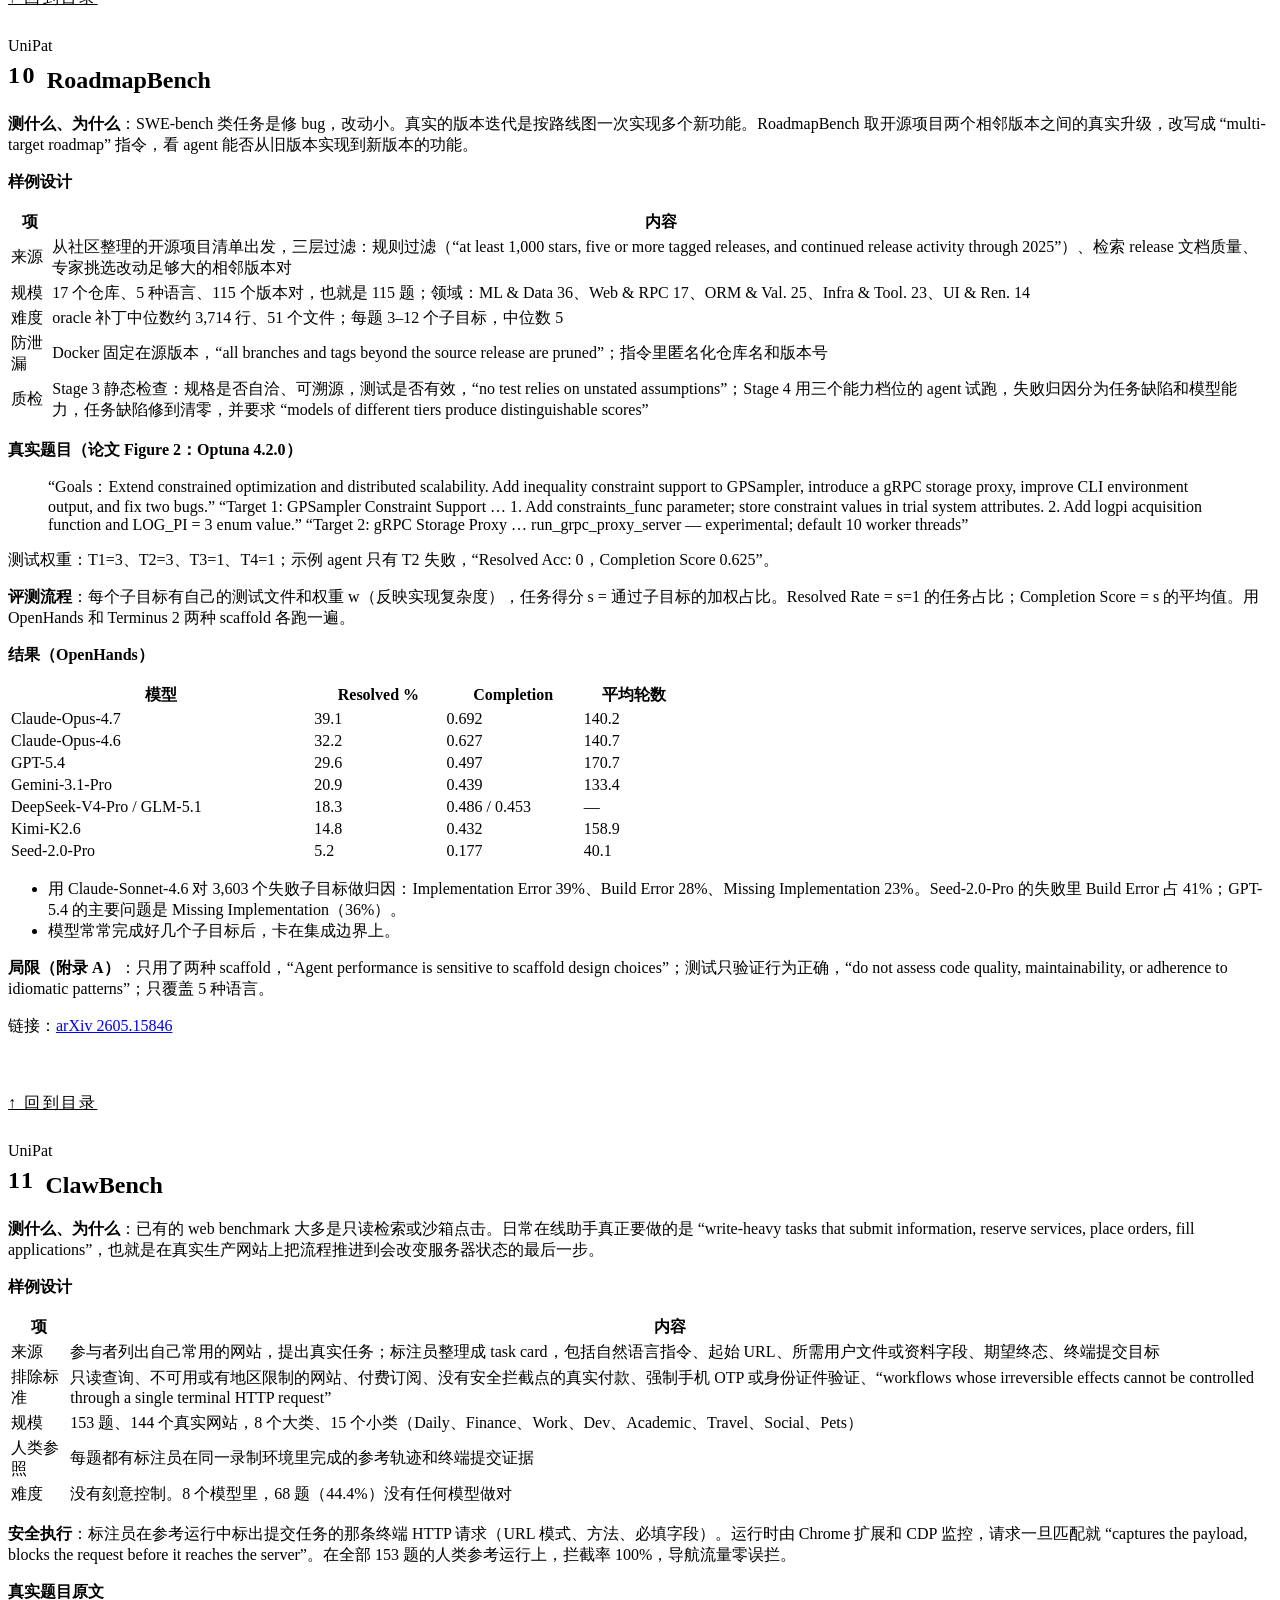
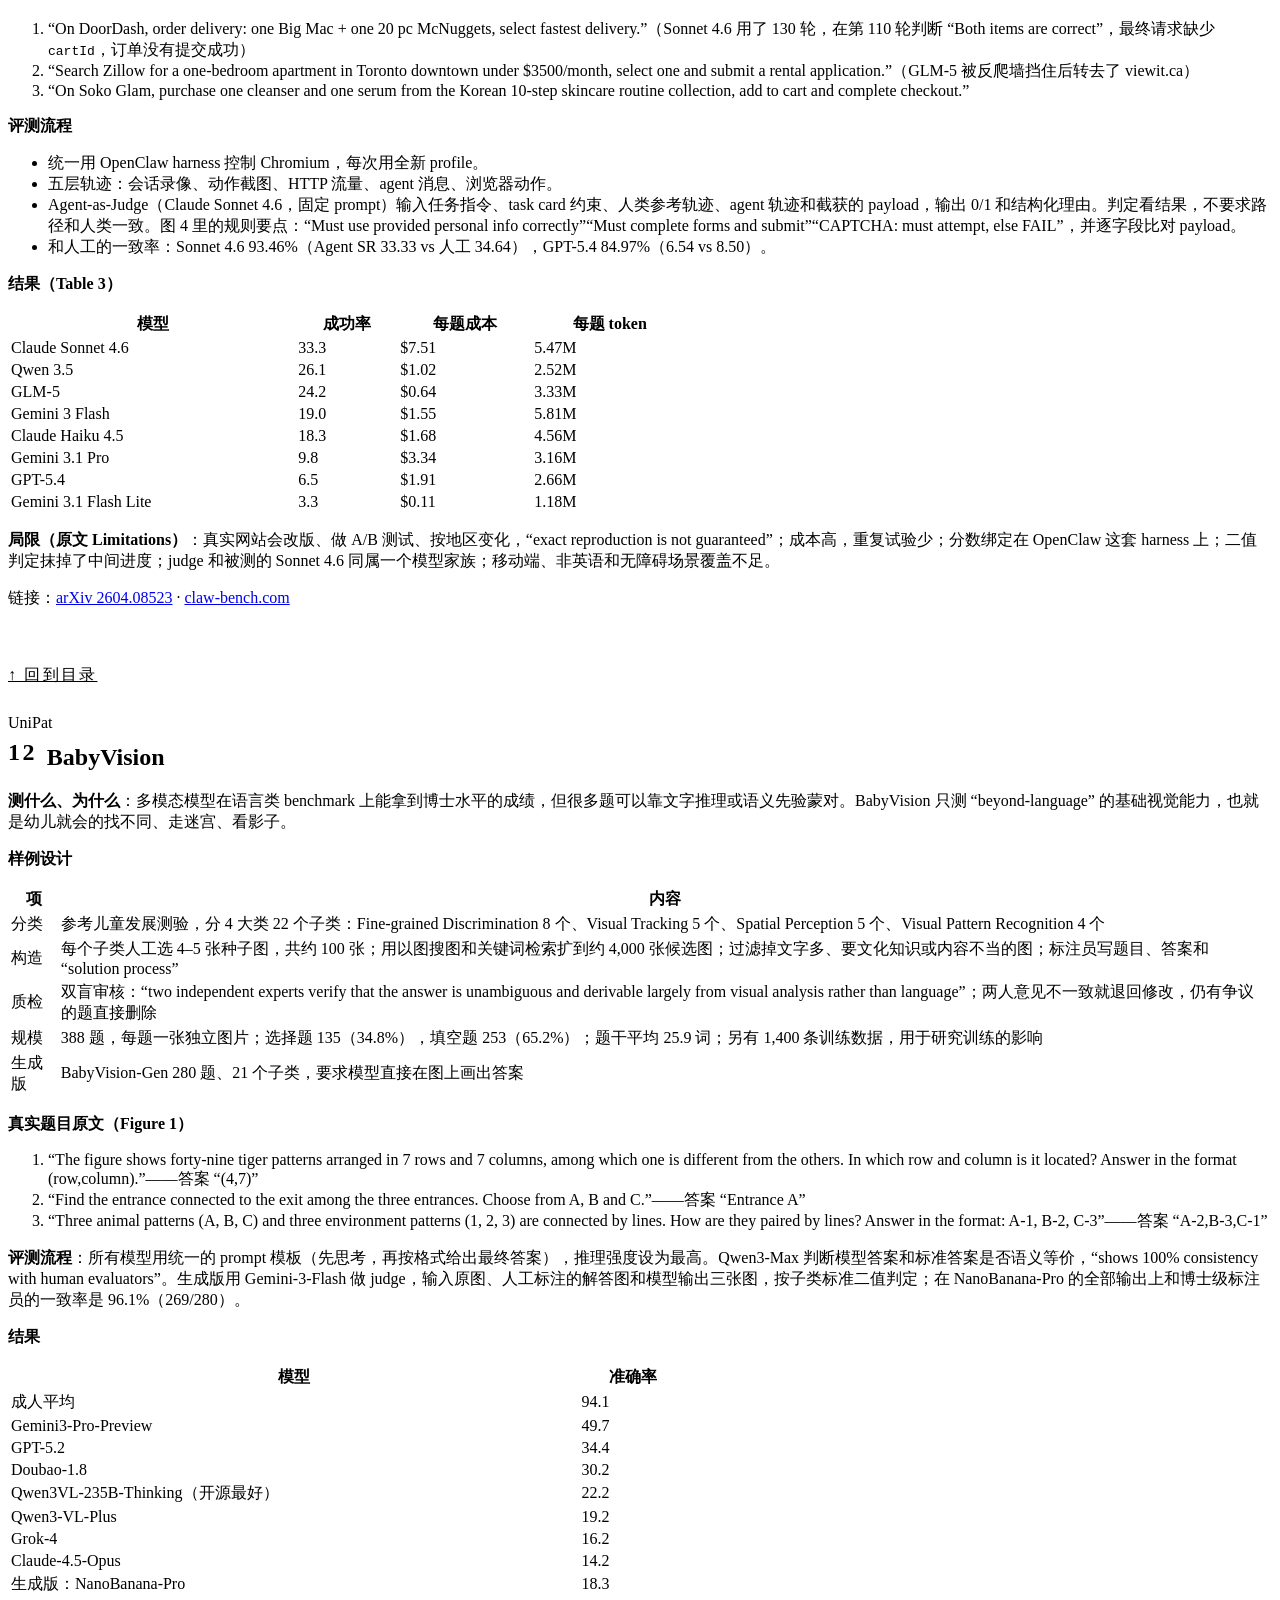
==== commit 2b78f5ac: "Adopt shared report style (psylch.github.io/assets/report.css)" ====
--- a/index.html
+++ b/index.html
@@ -1,15 +1,31 @@
-<!doctype html><html lang="zh-CN"><head><meta charset="utf-8">
+<!doctype html><html lang="zh-CN" class="no-js"><head><meta charset="utf-8">
 <meta name="viewport" content="width=device-width,initial-scale=1">
 <title>Agent 评测论文精读</title>
-<link rel="preconnect" href="https://fonts.googleapis.com"><link rel="preconnect" href="https://fonts.gstatic.com" crossorigin>
-<link href="https://fonts.googleapis.com/css2?family=Inter:wght@400;500;600;700&family=Reenie+Beanie&display=swap" rel="stylesheet">
-<link rel="stylesheet" href="style.css"></head><body>
-<main class="pw wide" id="top">
+<link rel="stylesheet" href="https://psylch.github.io/assets/report.css">
+<style>
+.meta a{color:var(--mute)}.meta a:hover{color:var(--ink)}
+.lead>p:last-child{margin:0}
+.tabbar{display:flex;flex-direction:column;gap:8px;padding:0 0 18px;margin:0 0 8px;border-bottom:1px solid var(--line)}
+.grp{display:flex;align-items:center;gap:12px;min-width:0}
+.gl{flex:0 0 auto;min-width:84px;font:11px/1.6 var(--mono);letter-spacing:.14em;text-transform:uppercase;color:var(--mute)}
+.tabbar .tabs{margin:0;min-width:0}
+@media(min-width:561px){.tabbar .tabs{flex-wrap:wrap;width:auto;border-radius:18px}}
+@media(max-width:560px){.grp{flex-direction:column;align-items:flex-start;gap:4px}.gl{min-width:0}}
+.panel>.meta{margin-top:28px}
+.report .panel>h2{margin-top:.3em;padding-top:0;border-top:0}
+.report h2 .no{margin-right:10px;font:13px var(--mono);letter-spacing:.1em;color:var(--faint);vertical-align:.2em}
+.totop{display:inline-block;margin-top:40px;font:11px var(--mono);letter-spacing:.14em;color:var(--mute)!important;border:0!important}
+.art td:first-child{color:var(--ink)}
+.art .table-wrap>table{min-width:680px}
+.art blockquote p{margin:6px 0}
+.art code{word-break:break-word}
+</style>
+</head><body class="report">
+<main class="wide" id="top">
+<a class="back" href="https://psylch.github.io/">← psylch</a>
 <div class="meta">NOTES · 2026-10 · <a class="sw" href="tech-reports-data.html">Tech report 数据部分 →</a></div>
-<h1 class="ph1">Agent 评测论文精读</h1>
-<div class="art lead"><blockquote>
-<p>2026-10-13 · 另一篇：<a href="tech-reports-data.html">中国开源模型 tech report 的数据部分</a> · 引用保留原文措辞（英文不译），每节末尾附链接；没有公开的内容一律写“未公开”。</p>
-</blockquote></div>
+<h1>Agent 评测论文精读</h1>
+<div class="lead"><p>2026-10-13 · 另一篇：<a href="tech-reports-data.html">中国开源模型 tech report 的数据部分</a> · 引用保留原文措辞（英文不译），每节末尾附链接；没有公开的内容一律写“未公开”。</p></div>
 <nav class="tabbar"><div class="grp"><div class="tabs"><a href="#t0-总览" data-t="t0-总览">总览</a></div></div><div class="grp"><span class="gl">美团</span><div class="tabs"><a href="#t1-vitabench-2-0" data-t="t1-vitabench-2-0">VitaBench 2.0</a></div></div><div class="grp"><span class="gl">Copula</span><div class="tabs"><a href="#t2-数据产品" data-t="t2-数据产品">数据产品</a><a href="#t3-参照-openai-gdpval" data-t="t3-参照-openai-gdpval">参照：OpenAI GDPval</a><a href="#t4-参照-finance-agent-benchmark" data-t="t4-参照-finance-agent-benchmark">参照：Finance Agent Benchmark</a><a href="#t5-参照-webdev-arena-与-vision2web" data-t="t5-参照-webdev-arena-与-vision2web">参照：WebDev Arena 与 Vision2Web</a><a href="#t6-与原版逐项对比" data-t="t6-与原版逐项对比">与原版逐项对比</a></div></div><div class="grp"><span class="gl">Humanlaya</span><div class="tabs"><a href="#t7-onemillion-bench" data-t="t7-onemillion-bench">$OneMillion-Bench</a></div></div><div class="grp"><span class="gl">UniPat</span><div class="tabs"><a href="#t8-evocode-bench" data-t="t8-evocode-bench">EvoCode-Bench</a><a href="#t9-saas-bench" data-t="t9-saas-bench">SaaS-Bench</a><a href="#t10-roadmapbench" data-t="t10-roadmapbench">RoadmapBench</a><a href="#t11-clawbench" data-t="t11-clawbench">ClawBench</a><a href="#t12-babyvision" data-t="t12-babyvision">BabyVision</a><a href="#t13-monthly-swebench-与-paperbenchx" data-t="t13-monthly-swebench-与-paperbenchx">Monthly-SWEBench 与 PaperBenchX</a></div></div><div class="grp"><span class="gl">Seed</span><div class="tabs"><a href="#t14-edgebench" data-t="t14-edgebench">EdgeBench</a><a href="#t15-xpertbench" data-t="t15-xpertbench">XpertBench</a><a href="#t16-widesearch" data-t="t16-widesearch">WideSearch</a><a href="#t17-模型卡评测体系" data-t="t17-模型卡评测体系">模型卡评测体系</a></div></div><div class="grp"><span class="gl">Einsia</span><div class="tabs"><a href="#t18-frontier-eng" data-t="t18-frontier-eng">Frontier-Eng</a><a href="#t19-ai4ai-bench" data-t="t19-ai4ai-bench">AI4AI-Bench</a><a href="#t20-swe-refactor-bench" data-t="t20-swe-refactor-bench">SWE Refactor Bench</a><a href="#t21-pptbench" data-t="t21-pptbench">PPTBench</a><a href="#t22-world-models-last-exam-in-physics" data-t="t22-world-models-last-exam-in-physics">World Models&#x27; Last Exam in Physics</a><a href="#t23-browserbc-方法论文" data-t="t23-browserbc-方法论文">BrowserBC（方法论文）</a></div></div><div class="grp"><span class="gl">Moonshot</span><div class="tabs"><a href="#t24-kimi-k3-自建评测" data-t="t24-kimi-k3-自建评测">Kimi K3 自建评测</a></div></div><div class="grp"><span class="gl">其他</span><div class="tabs"><a href="#t25-智能知识-曼孚" data-t="t25-智能知识-曼孚">智能知识 / 曼孚</a></div></div><div class="grp"><span class="gl">共性</span><div class="tabs"><a href="#t26-跨-benchmark-的规律" data-t="t26-跨-benchmark-的规律">跨 benchmark 的规律</a></div></div></nav>
 <div class="art"><section class="panel" id="t0-总览"><h2><span class="no">00</span>总览</h2><p><strong>结论先行</strong></p>
 <ul>
@@ -18,7 +34,7 @@
 <li>每个长程 bench 都记录过 agent 钻评测空子的案例。work 和 judge 分开、隐藏测试、迁移审计、拦截最终请求，正在变成标配。</li>
 <li>Copula 公开的数据产品里，金融和法律两条线最接近 GDPval 的思路：真实工作包、可交付文件、专家逐条写 rubric。差别在于 Copula 用硬门槛 rubric 打绝对分，不做和人类交付物的两两比较。</li>
 </ul>
-<div class="tw"><table>
+<div class="table-wrap"><table>
 <thead>
 <tr>
 <th>评测</th>
@@ -209,7 +225,7 @@
 </tbody>
 </table></div><a class="totop" href="javascript:window.scrollTo(0,0)">↑ 回到目录</a></section><section class="panel" id="t1-vitabench-2-0"><div class="meta">美团</div><h2><span class="no">01</span>VitaBench 2.0</h2><p><strong>测什么、为什么</strong>：论文认为现有 agent benchmark “largely overlook personalization”，默认任务信息都写在当前上下文里。2.0 要测 agent 能否从零碎的历史里推断偏好、在偏好变化时更新，并在缺信息时主动去问。</p>
 <p><strong>任务设计</strong></p>
-<div class="tw"><table>
+<div class="table-wrap"><table>
 <thead>
 <tr>
 <th>项</th>
@@ -270,7 +286,7 @@
 <li>「这个小长假没出去，在家里蹲得实在是无聊……帮我找家店，明天我去玩玩打发下时间吧」（到店，主动澄清；用户偏好“上午狗咖、下午打电玩”，<code>user_intention</code>：「用户选择下午去」）</li>
 </ol>
 <p><strong>评测流程</strong></p>
-<div class="tw"><table>
+<div class="table-wrap"><table>
 <thead>
 <tr>
 <th>环节</th>
@@ -305,7 +321,7 @@
 </tbody>
 </table></div>
 <p><strong>主要结果</strong>（全上下文，Avg@4 / Pass^4）</p>
-<div class="tw"><table>
+<div class="table-wrap"><table>
 <thead>
 <tr>
 <th>模型</th>
@@ -379,7 +395,7 @@
 <li>方法论四条：“Real tasks, real deliverables”（“Models are scored on complete deliverables — documents, code, analyses — not multiple-choice answers”）；“Expert-authored rubrics”（“Domain experts define the scoring dimensions and per-task anchors”）；“Versioned methods and results”；“Long-horizon, agent-oriented”（“Tasks span hours to days of expert work”）。</li>
 </ul>
 <h3>金融长程任务环境（Finance Long-Horizon）</h3>
-<div class="tw"><table>
+<div class="table-wrap"><table>
 <thead>
 <tr>
 <th>项</th>
@@ -430,7 +446,7 @@
 <li>+3：“The investment rating is independently derived … the rating is not presupposed to be Buy.”</li>
 </ul>
 <h3>法律长程任务环境（Legal Long-Horizon）</h3>
-<div class="tw"><table>
+<div class="table-wrap"><table>
 <thead>
 <tr>
 <th>项</th>
@@ -474,7 +490,7 @@
 </blockquote>
 <p>R01-R 原文：“Apply articles 84, 86, and 87 of the Company Law … Delivery alone does not complete the procedures, and incomplete procedures do not automatically invalidate the transfer.”</p>
 <h3>其余 6 个数据产品</h3>
-<div class="tw"><table>
+<div class="table-wrap"><table>
 <thead>
 <tr>
 <th>产品</th>
@@ -537,7 +553,7 @@
 </ul>
 <p>链接：<a href="https://www.copulalab.com/products/benchmark">Benchmark</a> · <a href="https://www.copulalab.com/products/data-products/long-horizon-finance">金融长程</a> · <a href="https://www.copulalab.com/products/data-products/long-horizon-legal">法律长程</a> · <a href="https://www.copulalab.com/products/data-products/webdev-aesthetics">WebDev</a> · <a href="https://www.copulalab.com/products/data-products/vision2web">Vision2Web</a> · <a href="https://www.copulalab.com/products/data-products/Web3D-with-three.js">Three.js</a> · <a href="https://www.copulalab.com/products/data-products/Web3D-with-blender">Blender</a> · <a href="https://www.copulalab.com/products/data-products/godot-gamecraft">Godot</a> · <a href="https://www.copulalab.com/products/data-products/game3d-native">Game3D</a> · 第三方 GDPval 报道：<a href="https://ai-bot.cn/copula-lab/">ai-bot.cn</a> · <a href="https://finance.sina.com.cn/stock/t/2026-08-16/doc-ininnkfv8014751.shtml">新浪</a></p><a class="totop" href="javascript:window.scrollTo(0,0)">↑ 回到目录</a></section><section class="panel" id="t3-参照-openai-gdpval"><div class="meta">Copula</div><h2><span class="no">03</span>参照：OpenAI GDPval</h2><p><strong>测什么、为什么</strong>：用模型能力直接衡量 AI 对经济的潜在影响，不等采用率、GDP 这类滞后指标。论文原话：“these methods are lagging indicators of AI impacts. We consider an alternate method … directly measuring AI model capabilities.”</p>
 <p><strong>样例设计</strong></p>
-<div class="tw"><table>
+<div class="table-wrap"><table>
 <thead>
 <tr>
 <th>项</th>
@@ -602,7 +618,7 @@
 </ul>
 <p><strong>论文自述的局限</strong>：只覆盖 44 个职业、每职业 30 题；只测能在电脑上完成的知识工作；“Tasks are precisely-specified and one-shot, not interactive”；自动 grader 不如专家；专家评分成本高。</p>
 <p>链接：<a href="https://arxiv.org/abs/2510.04374">arXiv 2510.04374</a> · <a href="https://huggingface.co/datasets/openai/gdpval">HF openai/gdpval</a> · <a href="https://evals.openai.com">evals.openai.com</a></p><a class="totop" href="javascript:window.scrollTo(0,0)">↑ 回到目录</a></section><section class="panel" id="t4-参照-finance-agent-benchmark"><div class="meta">Copula</div><h2><span class="no">04</span>参照：Finance Agent Benchmark</h2><p><strong>测什么</strong>：入门级金融分析师用 SEC 文件做研究的工作，agent 可以用 EDGAR 和网页搜索。这是 Copula Benchmark 页明确写出的参照对象。</p>
-<div class="tw"><table>
+<div class="table-wrap"><table>
 <thead>
 <tr>
 <th>项</th>
@@ -652,7 +668,7 @@
 <li>题目由用户自由提交，没有固定题集，也没有 rubric。</li>
 </ul>
 <p><strong>Vision2Web（智谱，arXiv 2603.26648）</strong></p>
-<div class="tw"><table>
+<div class="table-wrap"><table>
 <thead>
 <tr>
 <th>项</th>
@@ -686,7 +702,7 @@
 </tr>
 </tbody>
 </table></div>
-<p>链接：<a href="https://arena.ai/blog/webdev-arena">WebDev Arena 博客</a> · Vision2Web <a href="https://arxiv.org/abs/2603.26648">arXiv 2603.26648</a> · <a href="https://github.com/zai-org/Vision2Web">GitHub</a> · <a href="https://huggingface.co/datasets/zai-org/Vision2Web">HF</a></p><a class="totop" href="javascript:window.scrollTo(0,0)">↑ 回到目录</a></section><section class="panel" id="t6-与原版逐项对比"><div class="meta">Copula</div><h2><span class="no">06</span>与原版逐项对比</h2><div class="tw"><table>
+<p>链接：<a href="https://arena.ai/blog/webdev-arena">WebDev Arena 博客</a> · Vision2Web <a href="https://arxiv.org/abs/2603.26648">arXiv 2603.26648</a> · <a href="https://github.com/zai-org/Vision2Web">GitHub</a> · <a href="https://huggingface.co/datasets/zai-org/Vision2Web">HF</a></p><a class="totop" href="javascript:window.scrollTo(0,0)">↑ 回到目录</a></section><section class="panel" id="t6-与原版逐项对比"><div class="meta">Copula</div><h2><span class="no">06</span>与原版逐项对比</h2><div class="table-wrap"><table>
 <thead>
 <tr>
 <th>维度</th>
@@ -746,7 +762,7 @@
 </tr>
 </tbody>
 </table></div>
-<div class="tw"><table>
+<div class="table-wrap"><table>
 <thead>
 <tr>
 <th>维度</th>
@@ -772,7 +788,7 @@
 </tr>
 </tbody>
 </table></div>
-<div class="tw"><table>
+<div class="table-wrap"><table>
 <thead>
 <tr>
 <th>维度</th>
@@ -805,7 +821,7 @@
 <li>“中文版 GDPval”在官网上找不到对应页面，按什么分布选职业、多少题、谁来评都未公开。面试时可以直接问这几点。</li>
 </ul><a class="totop" href="javascript:window.scrollTo(0,0)">↑ 回到目录</a></section><section class="panel" id="t7-onemillion-bench"><div class="meta">Humanlaya</div><h2><span class="no">07</span>$OneMillion-Bench</h2><p><strong>测什么、为什么</strong>：问答类 benchmark “lack clarity and provide limited insight into whether they can perform professional work and reliably create value”。OMB 把每道题的价值折算成资深专业人士完成它所需的工资，全部题目总价值超过 100 万美元，模型的成绩就表示为“能挣到多少钱”。</p>
 <p><strong>样例设计</strong></p>
-<div class="tw"><table>
+<div class="table-wrap"><table>
 <thead>
 <tr>
 <th>项</th>
@@ -861,7 +877,7 @@
 <li>和人工评分的相关性：医疗 r=0.59，工业 0.48，法律 0.41，金融 0.35，自然科学 0.26（p=0.11，不显著）。</li>
 </ul>
 <p><strong>结果</strong></p>
-<div class="tw"><table>
+<div class="table-wrap"><table>
 <thead>
 <tr>
 <th>模型</th>
@@ -924,7 +940,7 @@
 <p><strong>局限（论文 G 节）</strong>：只覆盖五个领域；rubric “are less objective than the equivalency checker of a single expression or number, and relies on the model judge’s capabilities”；自然科学领域 judge 和人工的一致性低。</p>
 <p>链接：<a href="https://arxiv.org/abs/2603.07980">arXiv 2603.07980</a> · <a href="https://github.com/humanlaya/OneMillion-Bench">GitHub</a> · <a href="https://huggingface.co/datasets/humanlaya-data-lab/OneMillion-Bench">HF</a></p><a class="totop" href="javascript:window.scrollTo(0,0)">↑ 回到目录</a></section><section class="panel" id="t8-evocode-bench"><div class="meta">UniPat</div><h2><span class="no">08</span>EvoCode-Bench</h2><p><strong>测什么、为什么</strong>：现有编码 benchmark 大多一次给齐需求、一次判分。真实开发是需求一轮轮演进、互相冲突，前面写下的代码会约束后面的工作。EvoCode 把一个任务做成 5–15 轮的连续会话，同一个 workspace 一直保留，测 agent 能不能“maintain a valid evolving workspace”。</p>
 <p><strong>样例设计</strong></p>
-<div class="tw"><table>
+<div class="table-wrap"><table>
 <thead>
 <tr>
 <th>项</th>
@@ -972,7 +988,7 @@
 <li><strong>SR</strong>：把 workspace 快进到参考解在目标轮之前的状态，只测这一轮。<strong>Comp</strong>：整个任务全部通过。</li>
 </ul>
 <p><strong>结果（Table 2 节选）</strong></p>
-<div class="tw"><table>
+<div class="table-wrap"><table>
 <thead>
 <tr>
 <th>Agent</th>
@@ -1035,7 +1051,7 @@
 <p><strong>局限（附录 A）</strong>：只有 26 题，扩展受限于人工成本；“The fail-stop model may underestimate agents capable of recovery”；只覆盖能用可执行测试验证的任务，主观的设计决策和代码质量不测。</p>
 <p>链接：<a href="https://arxiv.org/abs/2605.24110">arXiv 2605.24110</a> · <a href="https://unipat.ai/benchmarks/EvoCode-Bench">官网</a></p><a class="totop" href="javascript:window.scrollTo(0,0)">↑ 回到目录</a></section><section class="panel" id="t9-saas-bench"><div class="meta">UniPat</div><h2><span class="no">09</span>SaaS-Bench</h2><p><strong>测什么、为什么</strong>：computer-use agent 在真实工作里要跨多个 SaaS 完成一整条业务流程，比如在 CRM 建商机、到财务系统开票、再去票务系统建活动。SaaS-Bench 把 23 个开源 SaaS 部署到本地，测这种 “professional, cross-application, long-horizon, and verifiable” 的任务。</p>
 <p><strong>样例设计</strong></p>
-<div class="tw"><table>
+<div class="table-wrap"><table>
 <thead>
 <tr>
 <th>项</th>
@@ -1080,7 +1096,7 @@
 <li>验证结果 “Score: 0.242 (8/33)”：Check 7（客户查找，权重 1）成了卡点，下游 4 个检查点（权重 9）一起失败。9 个模型里有 6 个在这一步出错。</li>
 </ul>
 <p><strong>结果（Table 2 节选）</strong></p>
-<div class="tw"><table>
+<div class="table-wrap"><table>
 <thead>
 <tr>
 <th>模型</th>
@@ -1149,7 +1165,7 @@
 <p><strong>可挑战点</strong>：论文没有单列局限章节。数据是合成填充的，任务由 LLM 起草；LLM-Judge 类检查点的一致率没有单独报告；Resolved 分数接近 0，模型之间拉不开差距。</p>
 <p>链接：<a href="https://arxiv.org/abs/2605.15777">arXiv 2605.15777</a> · <a href="https://unipat.ai/benchmarks/SaaS-Bench">官网</a></p><a class="totop" href="javascript:window.scrollTo(0,0)">↑ 回到目录</a></section><section class="panel" id="t10-roadmapbench"><div class="meta">UniPat</div><h2><span class="no">10</span>RoadmapBench</h2><p><strong>测什么、为什么</strong>：SWE-bench 类任务是修 bug，改动小。真实的版本迭代是按路线图一次实现多个新功能。RoadmapBench 取开源项目两个相邻版本之间的真实升级，改写成 “multi-target roadmap” 指令，看 agent 能否从旧版本实现到新版本的功能。</p>
 <p><strong>样例设计</strong></p>
-<div class="tw"><table>
+<div class="table-wrap"><table>
 <thead>
 <tr>
 <th>项</th>
@@ -1188,7 +1204,7 @@
 <p>测试权重：T1=3、T2=3、T3=1、T4=1；示例 agent 只有 T2 失败，“Resolved Acc: 0，Completion Score 0.625”。</p>
 <p><strong>评测流程</strong>：每个子目标有自己的测试文件和权重 w（反映实现复杂度），任务得分 s = 通过子目标的加权占比。Resolved Rate = s=1 的任务占比；Completion Score = s 的平均值。用 OpenHands 和 Terminus 2 两种 scaffold 各跑一遍。</p>
 <p><strong>结果（OpenHands）</strong></p>
-<div class="tw"><table>
+<div class="table-wrap"><table>
 <thead>
 <tr>
 <th>模型</th>
@@ -1249,7 +1265,7 @@
 <p><strong>局限（附录 A）</strong>：只用了两种 scaffold，“Agent performance is sensitive to scaffold design choices”；测试只验证行为正确，“do not assess code quality, maintainability, or adherence to idiomatic patterns”；只覆盖 5 种语言。</p>
 <p>链接：<a href="https://arxiv.org/abs/2605.15846">arXiv 2605.15846</a></p><a class="totop" href="javascript:window.scrollTo(0,0)">↑ 回到目录</a></section><section class="panel" id="t11-clawbench"><div class="meta">UniPat</div><h2><span class="no">11</span>ClawBench</h2><p><strong>测什么、为什么</strong>：已有的 web benchmark 大多是只读检索或沙箱点击。日常在线助手真正要做的是 “write-heavy tasks that submit information, reserve services, place orders, fill applications”，也就是在真实生产网站上把流程推进到会改变服务器状态的最后一步。</p>
 <p><strong>样例设计</strong></p>
-<div class="tw"><table>
+<div class="table-wrap"><table>
 <thead>
 <tr>
 <th>项</th>
@@ -1294,7 +1310,7 @@
 <li>和人工的一致率：Sonnet 4.6 93.46%（Agent SR 33.33 vs 人工 34.64），GPT-5.4 84.97%（6.54 vs 8.50）。</li>
 </ul>
 <p><strong>结果（Table 3）</strong></p>
-<div class="tw"><table>
+<div class="table-wrap"><table>
 <thead>
 <tr>
 <th>模型</th>
@@ -1357,7 +1373,7 @@
 <p><strong>局限（原文 Limitations）</strong>：真实网站会改版、做 A/B 测试、按地区变化，“exact reproduction is not guaranteed”；成本高，重复试验少；分数绑定在 OpenClaw 这套 harness 上；二值判定抹掉了中间进度；judge 和被测的 Sonnet 4.6 同属一个模型家族；移动端、非英语和无障碍场景覆盖不足。</p>
 <p>链接：<a href="https://arxiv.org/abs/2604.08523">arXiv 2604.08523</a> · <a href="https://claw-bench.com">claw-bench.com</a></p><a class="totop" href="javascript:window.scrollTo(0,0)">↑ 回到目录</a></section><section class="panel" id="t12-babyvision"><div class="meta">UniPat</div><h2><span class="no">12</span>BabyVision</h2><p><strong>测什么、为什么</strong>：多模态模型在语言类 benchmark 上能拿到博士水平的成绩，但很多题可以靠文字推理或语义先验蒙对。BabyVision 只测 “beyond-language” 的基础视觉能力，也就是幼儿就会的找不同、走迷宫、看影子。</p>
 <p><strong>样例设计</strong></p>
-<div class="tw"><table>
+<div class="table-wrap"><table>
 <thead>
 <tr>
 <th>项</th>
@@ -1395,7 +1411,7 @@
 </ol>
 <p><strong>评测流程</strong>：所有模型用统一的 prompt 模板（先思考，再按格式给出最终答案），推理强度设为最高。Qwen3-Max 判断模型答案和标准答案是否语义等价，“shows 100% consistency with human evaluators”。生成版用 Gemini-3-Flash 做 judge，输入原图、人工标注的解答图和模型输出三张图，按子类标准二值判定；在 NanoBanana-Pro 的全部输出上和博士级标注员的一致率是 96.1%（269/280）。</p>
 <p><strong>结果</strong></p>
-<div class="tw"><table>
+<div class="table-wrap"><table>
 <thead>
 <tr>
 <th>模型</th>
@@ -1447,7 +1463,7 @@
 </ul>
 <p><strong>可挑战点</strong>：题目从网络图片扩充而来，污染风险靠过滤控制；生成版 judge 只在一个模型的输出上做了人工校验。</p>
 <p>链接：<a href="https://arxiv.org/abs/2601.06521">arXiv 2601.06521</a> · <a href="https://www.unipat.ai/benchmarks">官网</a></p><a class="totop" href="javascript:window.scrollTo(0,0)">↑ 回到目录</a></section><section class="panel" id="t13-monthly-swebench-与-paperbenchx"><div class="meta">UniPat</div><h2><span class="no">13</span>Monthly-SWEBench 与 PaperBenchX</h2><p>两者都只有官网页面，没有论文。</p>
-<div class="tw"><table>
+<div class="table-wrap"><table>
 <thead>
 <tr>
 <th>评测</th>
@@ -1477,7 +1493,7 @@
 <p>缺口：两者都没有公开题目原文和 rubric。Monthly 系列每月难度会波动，跨月比较要谨慎。</p>
 <p>链接：<a href="https://unipat.ai/benchmarks/MonthlySWEBench">Monthly-SWEBench</a> · <a href="https://www.unipat.ai/benchmarks/PaperBenchX">PaperBenchX</a></p><a class="totop" href="javascript:window.scrollTo(0,0)">↑ 回到目录</a></section><section class="panel" id="t14-edgebench"><div class="meta">Seed</div><h2><span class="no">14</span>EdgeBench</h2><p><strong>测什么、为什么</strong>：预训练有 scaling law，但模型部署后在环境里边做边学的能力还很少有人量化。EdgeBench 用 134 个“天级”真实任务，每个任务至少跑 12 小时，测<strong>学习曲线</strong>，而不只是终点成绩。</p>
 <p><strong>样例设计</strong></p>
-<div class="tw"><table>
+<div class="table-wrap"><table>
 <thead>
 <tr>
 <th>项</th>
@@ -1532,7 +1548,7 @@
 <p><strong>局限（D.5）</strong>：log-sigmoid 只是一种充分机制。分数颗粒粗的任务会出现长平台再突然跳升；任务之间有前置依赖时会出现多段 S 曲线；短窗口拟合出的 Smax 不能当作真正的上限。</p>
 <p>链接：<a href="https://arxiv.org/abs/2607.05155">arXiv 2607.05155</a> · <a href="https://github.com/ByteDance-Seed/EdgeBench">GitHub</a> · <a href="https://huggingface.co/datasets/ByteDance-Seed/EdgeBench">HF</a> · <a href="https://edge-bench.org">edge-bench.org</a> · <a href="https://seed.bytedance.com/en/blog/edgebench-measuring-real-world-environment-learning-and-discovering-a-new-scaling-law">博客</a></p><a class="totop" href="javascript:window.scrollTo(0,0)">↑ 回到目录</a></section><section class="panel" id="t15-xpertbench"><div class="meta">Seed</div><h2><span class="no">15</span>XpertBench</h2><p><strong>测什么、为什么</strong>：考试型 benchmark（如 MMLU-Pro）已经饱和，而且测不出真实专业工作里的开放推理。另一个问题是现有 rubric 普遍 “granularity deficit”，零样本 LLM judge 又容易偏好某种文风。XpertBench 收集专家真实工作场景里的任务，配上细粒度的加权原子 rubric 和 few-shot 校准的 judge。</p>
 <p><strong>样例设计</strong></p>
-<div class="tw"><table>
+<div class="table-wrap"><table>
 <thead>
 <tr>
 <th>项</th>
@@ -1581,7 +1597,7 @@
 <li>专家标注成本高，所以主实验只在分层抽样的 XpertBench-Gold（245 题）上做。</li>
 </ul>
 <p><strong>结果（Gold，Table 3）</strong></p>
-<div class="tw"><table>
+<div class="table-wrap"><table>
 <thead>
 <tr>
 <th>模型</th>
@@ -1684,7 +1700,7 @@
 <li>不同 judge 和人工评测的一致性：o4-mini 98.3%，Gemini 2.5 Pro 98.1%，GPT-4.1 98.0%。</li>
 </ul>
 <p><strong>结果（Table 2）</strong></p>
-<div class="tw"><table>
+<div class="table-wrap"><table>
 <thead>
 <tr>
 <th>系统</th>
@@ -1746,7 +1762,7 @@
 <p><strong>可挑战点</strong>：人类 SR 也只有 20%，说明“一格不错”这个标准对人同样苛刻；题目有时效性，gold 表需要维护。</p>
 <p>链接：<a href="https://arxiv.org/abs/2508.07999">arXiv 2508.07999</a> · <a href="https://widesearch-seed.github.io/">项目页</a> · <a href="https://huggingface.co/datasets/ByteDance-Seed/WideSearch">HF</a></p><a class="totop" href="javascript:window.scrollTo(0,0)">↑ 回到目录</a></section><section class="panel" id="t17-模型卡评测体系"><div class="meta">Seed</div><h2><span class="no">17</span>模型卡评测体系</h2><p><strong>动机（Seed2.0 模型卡）</strong>：评测的选择依据是火山 MaaS 的真实用量。国内 MaaS 流量绝大部分来自互联网行业；按场景分，“Unstructured information processing and analysis dominates”，其后是教育、内容创作、搜索推荐。这些数据来自签了数据授权协议的 “Doubao Collaboration Incentive Program”。模型卡也直接写了差距：“Seed2.0 Series have considerable gaps with Claude in terms of coding … relatively obvious gaps with Gemini in terms of long-tail knowledge”。</p>
 <p><strong>四个维度（原文）</strong></p>
-<div class="tw"><table>
+<div class="table-wrap"><table>
 <thead>
 <tr>
 <th>维度</th>
@@ -1778,7 +1794,7 @@
 </tbody>
 </table></div>
 <p><strong>结果（Table 13 节选）</strong></p>
-<div class="tw"><table>
+<div class="table-wrap"><table>
 <thead>
 <tr>
 <th>Benchmark</th>
@@ -1841,7 +1857,7 @@
 </ul>
 <p>链接：Seed2.0 <a href="https://arxiv.org/abs/2607.00248">arXiv 2607.00248</a> · Seed1.8 <a href="https://arxiv.org/abs/2603.20633">arXiv 2603.20633</a></p><a class="totop" href="javascript:window.scrollTo(0,0)">↑ 回到目录</a></section><section class="panel" id="t18-frontier-eng"><div class="meta">Einsia</div><h2><span class="no">18</span>Frontier-Eng</h2><p><strong>测什么、为什么</strong>：真实的工程优化是一个反复循环：提方案、跑仿真或评测、拿反馈再改。目标是在约束下把分数往上推，而不是一次答对。Frontier-Eng 测的是 “generative optimization”：在固定交互预算内，LLM agent 能把一个可行但朴素的初始解改进到什么程度。</p>
 <p><strong>样例设计</strong></p>
-<div class="tw"><table>
+<div class="table-wrap"><table>
 <thead>
 <tr>
 <th>项</th>
@@ -1893,7 +1909,7 @@
 <p><strong>可挑战点</strong>：论文没有单列局限章节。同一模型重测后排名变化很大（5.68 → 3.54），说明单次运行的方差不小；平均排名只看先后，不看差距大小。</p>
 <p>链接：<a href="https://arxiv.org/abs/2604.12290">arXiv 2604.12290</a> · <a href="https://lab.einsia.ai/research/">Research</a></p><a class="totop" href="javascript:window.scrollTo(0,0)">↑ 回到目录</a></section><section class="panel" id="t19-ai4ai-bench"><div class="meta">Einsia</div><h2><span class="no">19</span>AI4AI-Bench</h2><p><strong>测什么、为什么</strong>：AI 能不能改进 AI 的训练算法？要回答这个问题，就要排除调参、加算力、拉长训练这些因素，只看 “a change to how the model learns”。</p>
 <p><strong>样例设计</strong></p>
-<div class="tw"><table>
+<div class="table-wrap"><table>
 <thead>
 <tr>
 <th>项</th>
@@ -1937,7 +1953,7 @@
 <p><strong>可挑战点</strong>：论文承认 proxy 和最终评测的隔离是 “one of access and timing rather than of sample disjointness”，有的任务两者取自同一语料；每个格子只跑一次。</p>
 <p>链接：<a href="https://arxiv.org/abs/2608.20318">arXiv 2608.20318</a> · <a href="https://github.com/Einsia/AI4AI-Bench">GitHub</a></p><a class="totop" href="javascript:window.scrollTo(0,0)">↑ 回到目录</a></section><section class="panel" id="t20-swe-refactor-bench"><div class="meta">Einsia</div><h2><span class="no">20</span>SWE Refactor Bench</h2><p><strong>测什么、为什么</strong>：整仓库迁移（换语言、换框架、换平台、换构建工具）开始时测试就是全绿的，所以 “A correct migration and an untouched repository can therefore receive the same perfect test score”。论文把这种情况叫 <strong>Blindness</strong>：只看行为的 evaluator 会给一个根本没迁移的仓库满分。</p>
 <p><strong>样例设计</strong></p>
-<div class="tw"><table>
+<div class="table-wrap"><table>
 <thead>
 <tr>
 <th>项</th>
@@ -1985,7 +2001,7 @@
 <p><strong>可挑战点</strong>：每种配置只跑 1 次；Stage I 依赖 LLM judge，并且偏严；每题评测成本很高（6 个 agent 各 1 小时）。</p>
 <p>链接：<a href="https://arxiv.org/abs/2608.23564">arXiv 2608.23564</a> · <a href="https://github.com/Einsia/SWE-Refactor-Bench">GitHub</a></p><a class="totop" href="javascript:window.scrollTo(0,0)">↑ 回到目录</a></section><section class="panel" id="t21-pptbench"><div class="meta">Einsia</div><h2><span class="no">21</span>PPTBench</h2><p><strong>测什么、为什么</strong>：把论文里的流程图还原成<strong>可编辑</strong>的单页 PPT，用来测 agent 的 “visual coding” 能力：看图、测量、再用原生形状、文本框和连接线把图重建出来。</p>
 <p><strong>样例设计</strong></p>
-<div class="tw"><table>
+<div class="table-wrap"><table>
 <thead>
 <tr>
 <th>项</th>
@@ -2025,7 +2041,7 @@
 </ul>
 <p><strong>评测与一致性</strong>：10 个模型、36 种配置（模型 × harness × 推理强度），共 18,000 次重建。3 位人类标注 200 例：三人完全一致的占 81.5%（Fleiss κ 0.728）；judge 和人类多数意见的门槛一致率 86.5%（κ 0.696）；同一 judge 重复跑，一致率 96.0%。</p>
 <p><strong>结果（Table 1 节选）</strong></p>
-<div class="tw"><table>
+<div class="table-wrap"><table>
 <thead>
 <tr>
 <th>配置</th>
@@ -2114,7 +2130,7 @@
 </ul>
 <p>链接：<a href="https://arxiv.org/abs/2606.32014">arXiv 2606.32014</a> · <a href="https://github.com/Einsia/Browser-BC">GitHub</a> · <a href="https://lab.einsia.ai/browserbc/">项目页</a></p><a class="totop" href="javascript:window.scrollTo(0,0)">↑ 回到目录</a></section><section class="panel" id="t24-kimi-k3-自建评测"><div class="meta">Moonshot</div><h2><span class="no">24</span>Kimi K3 自建评测</h2><p><strong>来源</strong>：Kimi K3 tech report 第 6.2 节。报告只给了描述和分数，<strong>没有公开题目、rubric 或数据</strong>。这些评测 “are refreshed and expanded frequently, so that they can closely track the model’s evolving failure modes and directly guide data and training iterations”。</p>
 <p><strong>和本页 benchmark 的交集</strong>：K3 的公开评测里用到了 SaaS-Bench（60.1，GPT-5.6 Sol 61.4）、BabyVision w/ Python（85.7，Claude Fable 5 90.5）、Finance Agent v2（54.4）、GDPval-AA v2（Elo 1686）。</p>
-<div class="tw"><table>
+<div class="table-wrap"><table>
 <thead>
 <tr>
 <th>评测</th>
@@ -2195,7 +2211,7 @@
 <p><strong>Kimi Webdev Bench（专家盲评两两比较，K3 对 Claude Opus 4.8，均用 Claude Code）</strong>：专家从代码质量、功能完整度、视觉还原、交互体验打分，不知道是哪个模型。总体胜 58.6% / 平 13.8% / 负 27.6%；3D/WebGL/Shader 胜 72.7%；游戏胜 55.6%、负 40.7%。这是本页唯一一个由模型厂商自己采用 GDPval / WebDev Arena 式两两比较的例子。</p>
 <p><strong>训练侧对应</strong>：4.2.5 节的个人助理环境（Gmail/Notion/Slack/Canvas mock，多模拟天、“Each event carries its own evaluation criterion”）对应 24/7 ClawBench 2.0；4.2.6 节的 Autonomous Execution Tasks 对应 KAET。也就是说，内部评测和 RL 环境是同一套任务形式。</p>
 <p><strong>可挑战点</strong>：全部是自建、未公开的评测；部分对照模型有拒答或 fallback（如 Claude Fable 5 在 KCB 2.0 上 80 题里 13 次 fallback、1 次拒答），分数不完全可比。</p>
-<p>链接：<a href="https://arxiv.org/abs/2607.24653">arXiv 2607.24653</a> · <a href="https://github.com/MoonshotAI/Kimi-K3">GitHub</a> · <a href="https://www.kimi.com/blog/kimi-k3">博客</a> · <a href="https://huggingface.co/moonshotai/Kimi-K3">HF</a></p><a class="totop" href="javascript:window.scrollTo(0,0)">↑ 回到目录</a></section><section class="panel" id="t25-智能知识-曼孚"><div class="meta">其他</div><h2><span class="no">25</span>智能知识 / 曼孚</h2><div class="tw"><table>
+<p>链接：<a href="https://arxiv.org/abs/2607.24653">arXiv 2607.24653</a> · <a href="https://github.com/MoonshotAI/Kimi-K3">GitHub</a> · <a href="https://www.kimi.com/blog/kimi-k3">博客</a> · <a href="https://huggingface.co/moonshotai/Kimi-K3">HF</a></p><a class="totop" href="javascript:window.scrollTo(0,0)">↑ 回到目录</a></section><section class="panel" id="t25-智能知识-曼孚"><div class="meta">其他</div><h2><span class="no">25</span>智能知识 / 曼孚</h2><div class="table-wrap"><table>
 <thead>
 <tr>
 <th>公司</th>
@@ -2227,7 +2243,7 @@
 <li><strong>harness 是被测对象的一部分</strong>：AI4AI 把被测单位直接定义为 “model + harness + effort”；RoadmapBench、ClawBench、OMB 都报告了换 scaffold 后排名会变。</li>
 <li><strong>和 GDPval 的差别</strong>：国内各家（OMB、XpertBench、Copula）都采用绝对分 rubric 加 LLM judge，没有一家照搬 GDPval 那种“和人类交付物两两比较”的主指标。OMB 借鉴了 GDPval 的“工资 × 工时”定价思路，Seed 则直接从 GDPval 里取了一个带 rubric 的子集来用。</li>
 </ul><a class="totop" href="javascript:window.scrollTo(0,0)">↑ 回到目录</a></section></div>
-<footer class="meta foot">来源均为原文 PDF、官方仓库、HF 数据集或官网页面；引用保留原文措辞。</footer>
+<footer class="foot">来源均为原文 PDF、官方仓库、HF 数据集或官网页面；引用保留原文措辞。</footer>
 </main>
 <script>
 (function(){
@@ -2240,4 +2256,6 @@
  window.addEventListener('hashchange',function(){show(decodeURIComponent(location.hash.slice(1)),false)});
  show(decodeURIComponent(location.hash.slice(1)),false);
 })();
-</script></body></html>+</script>
+<script src="https://psylch.github.io/assets/report.js"></script>
+</body></html>
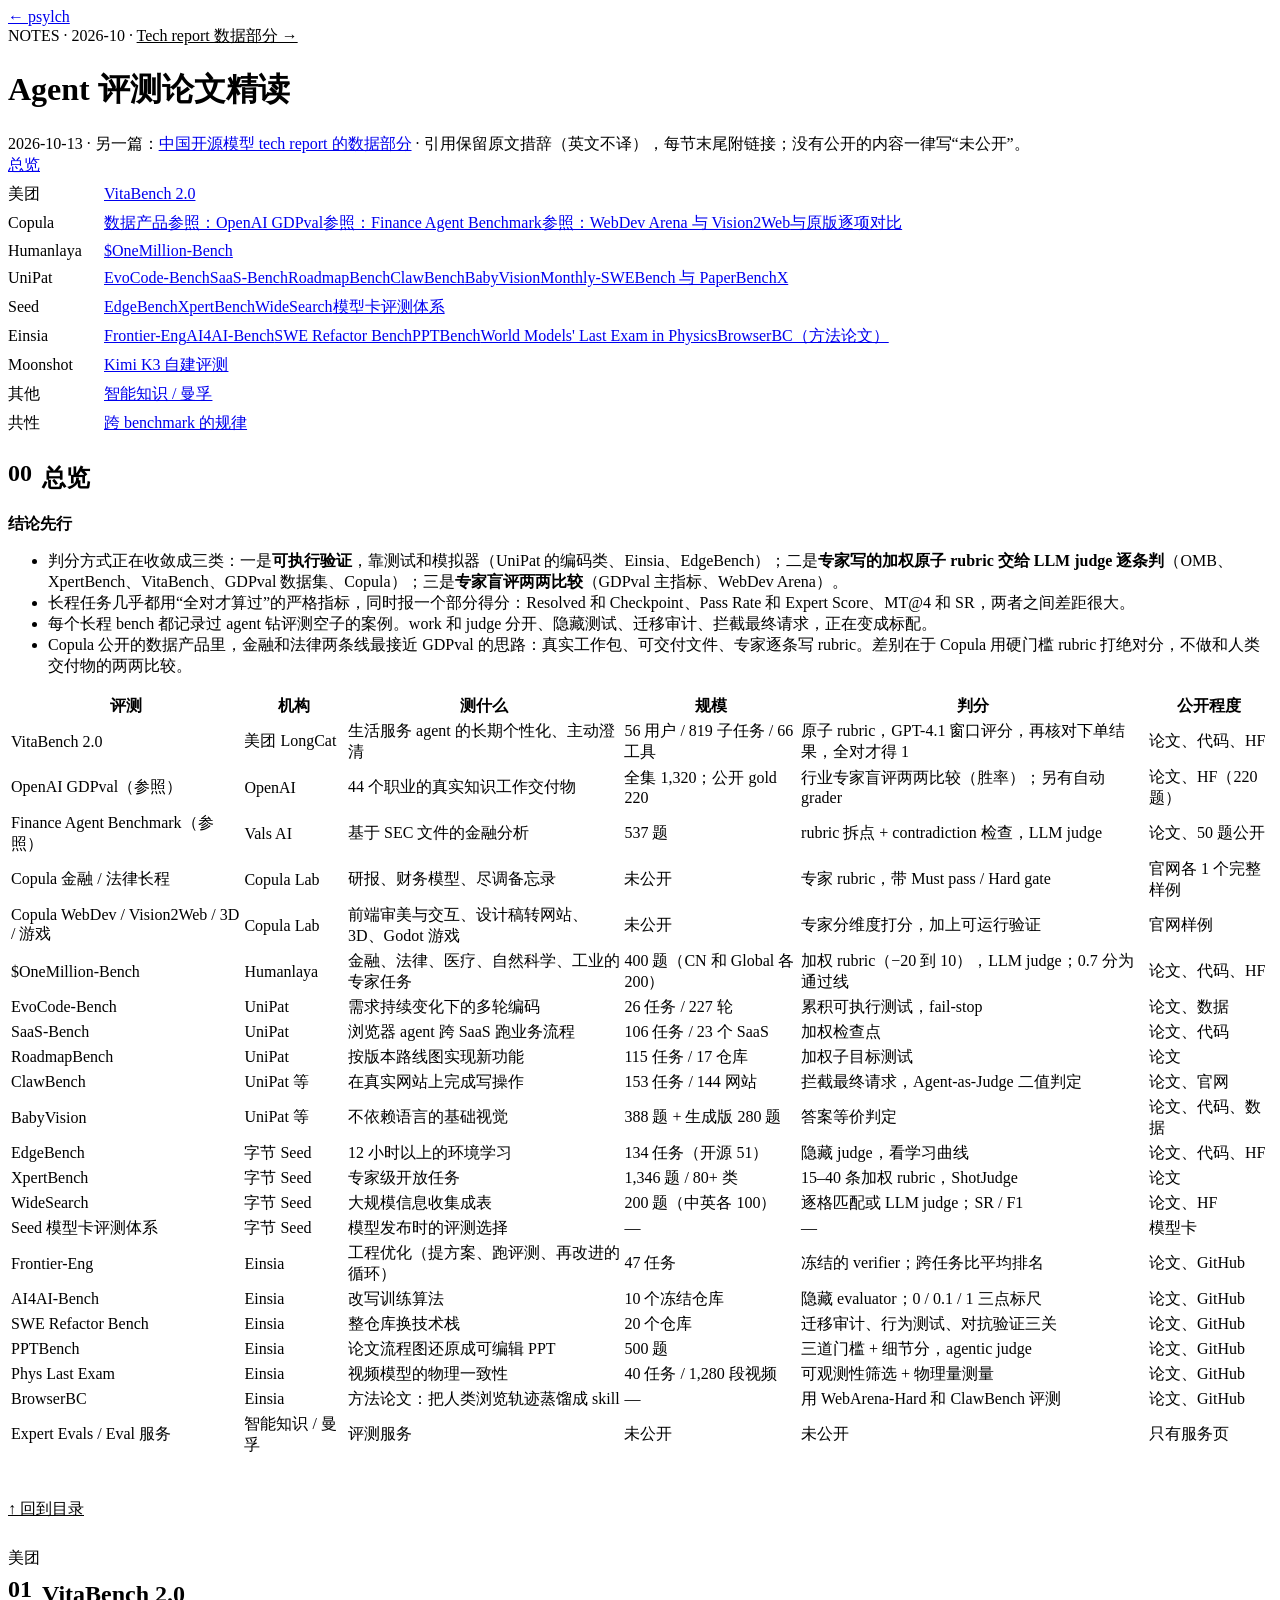
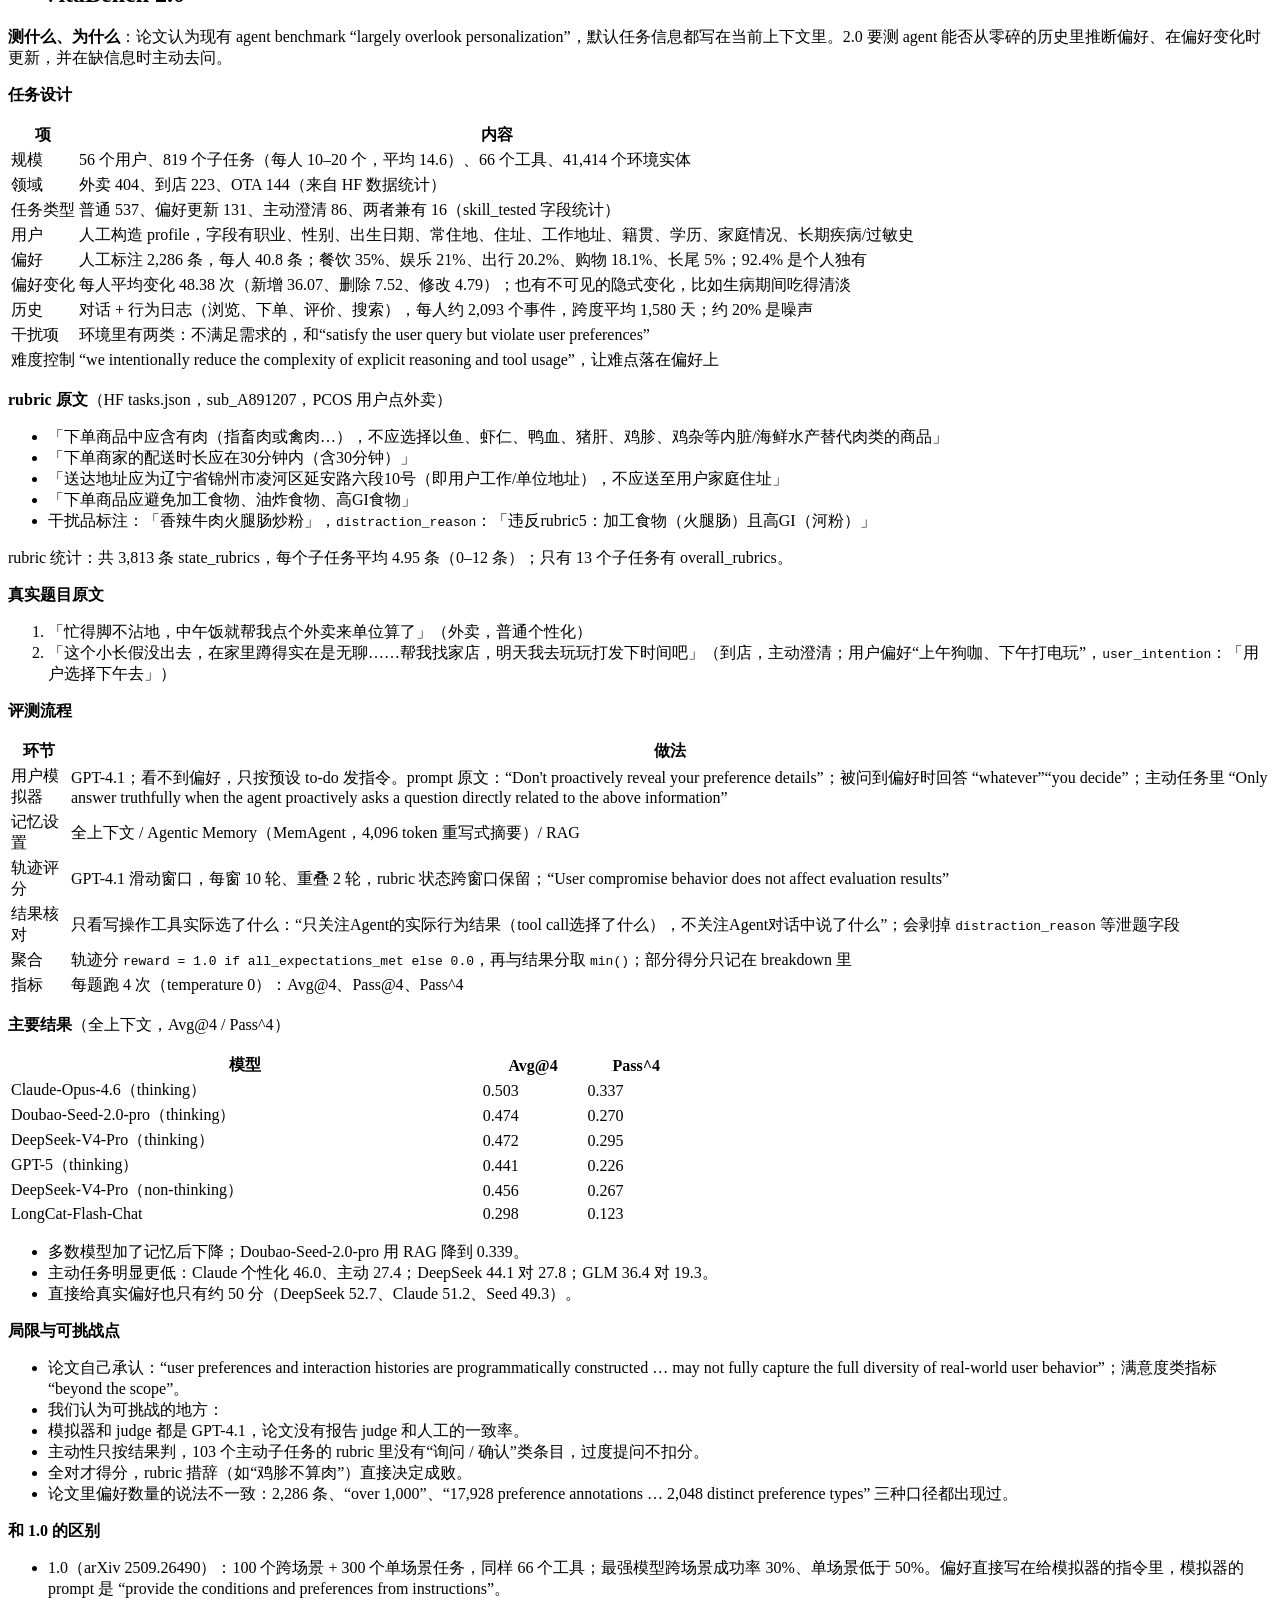
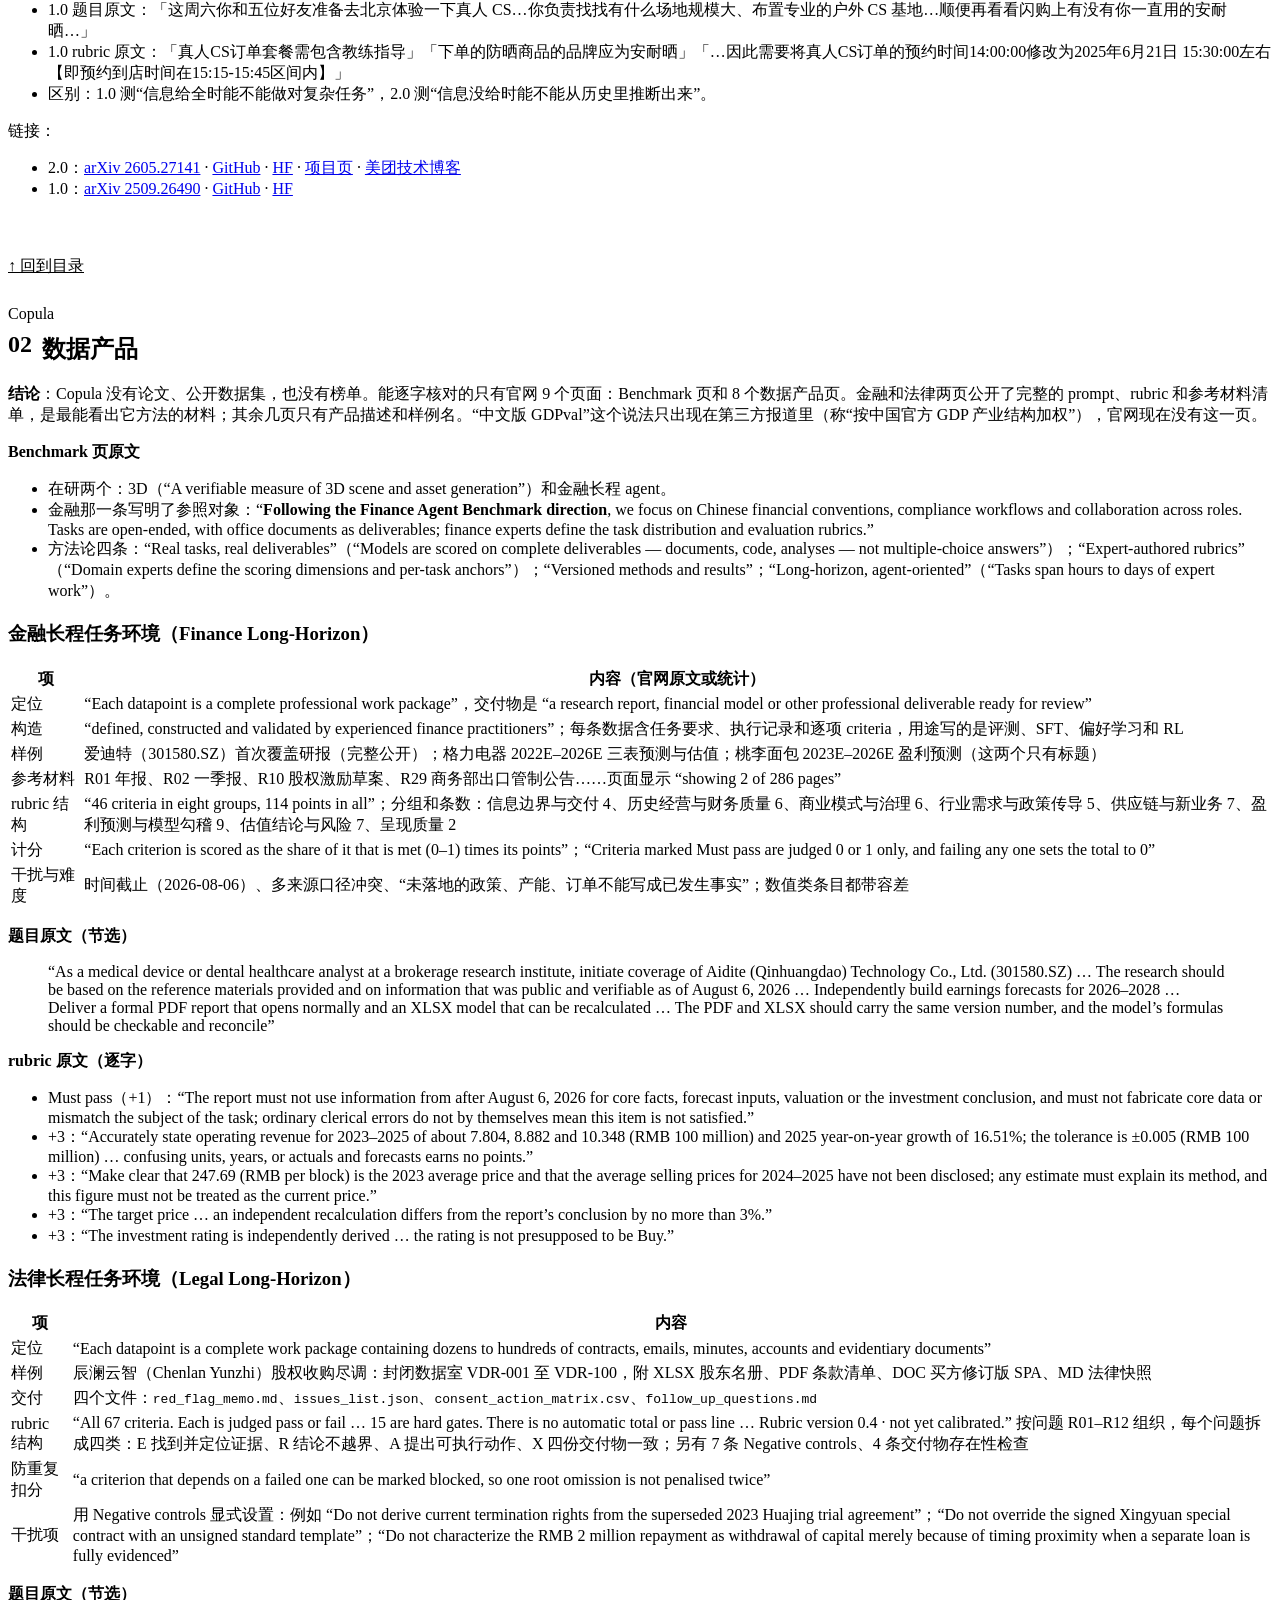
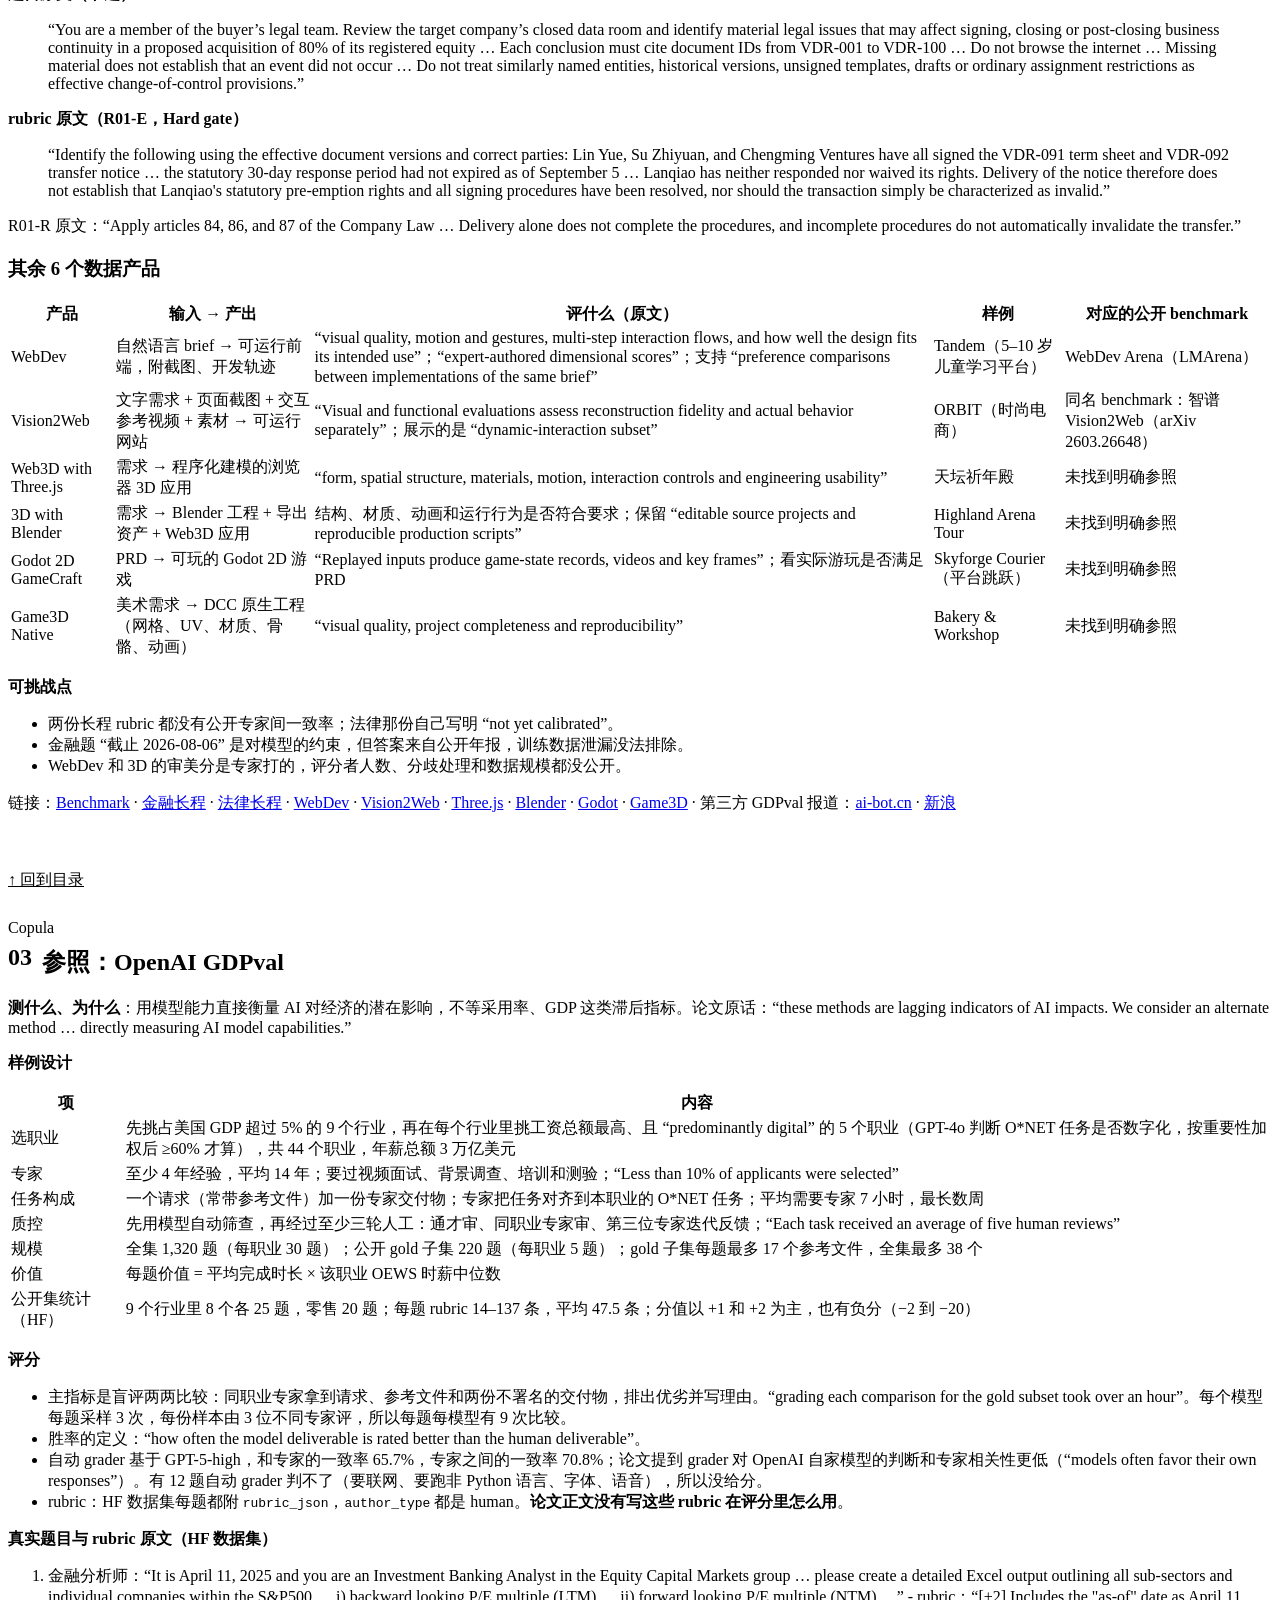
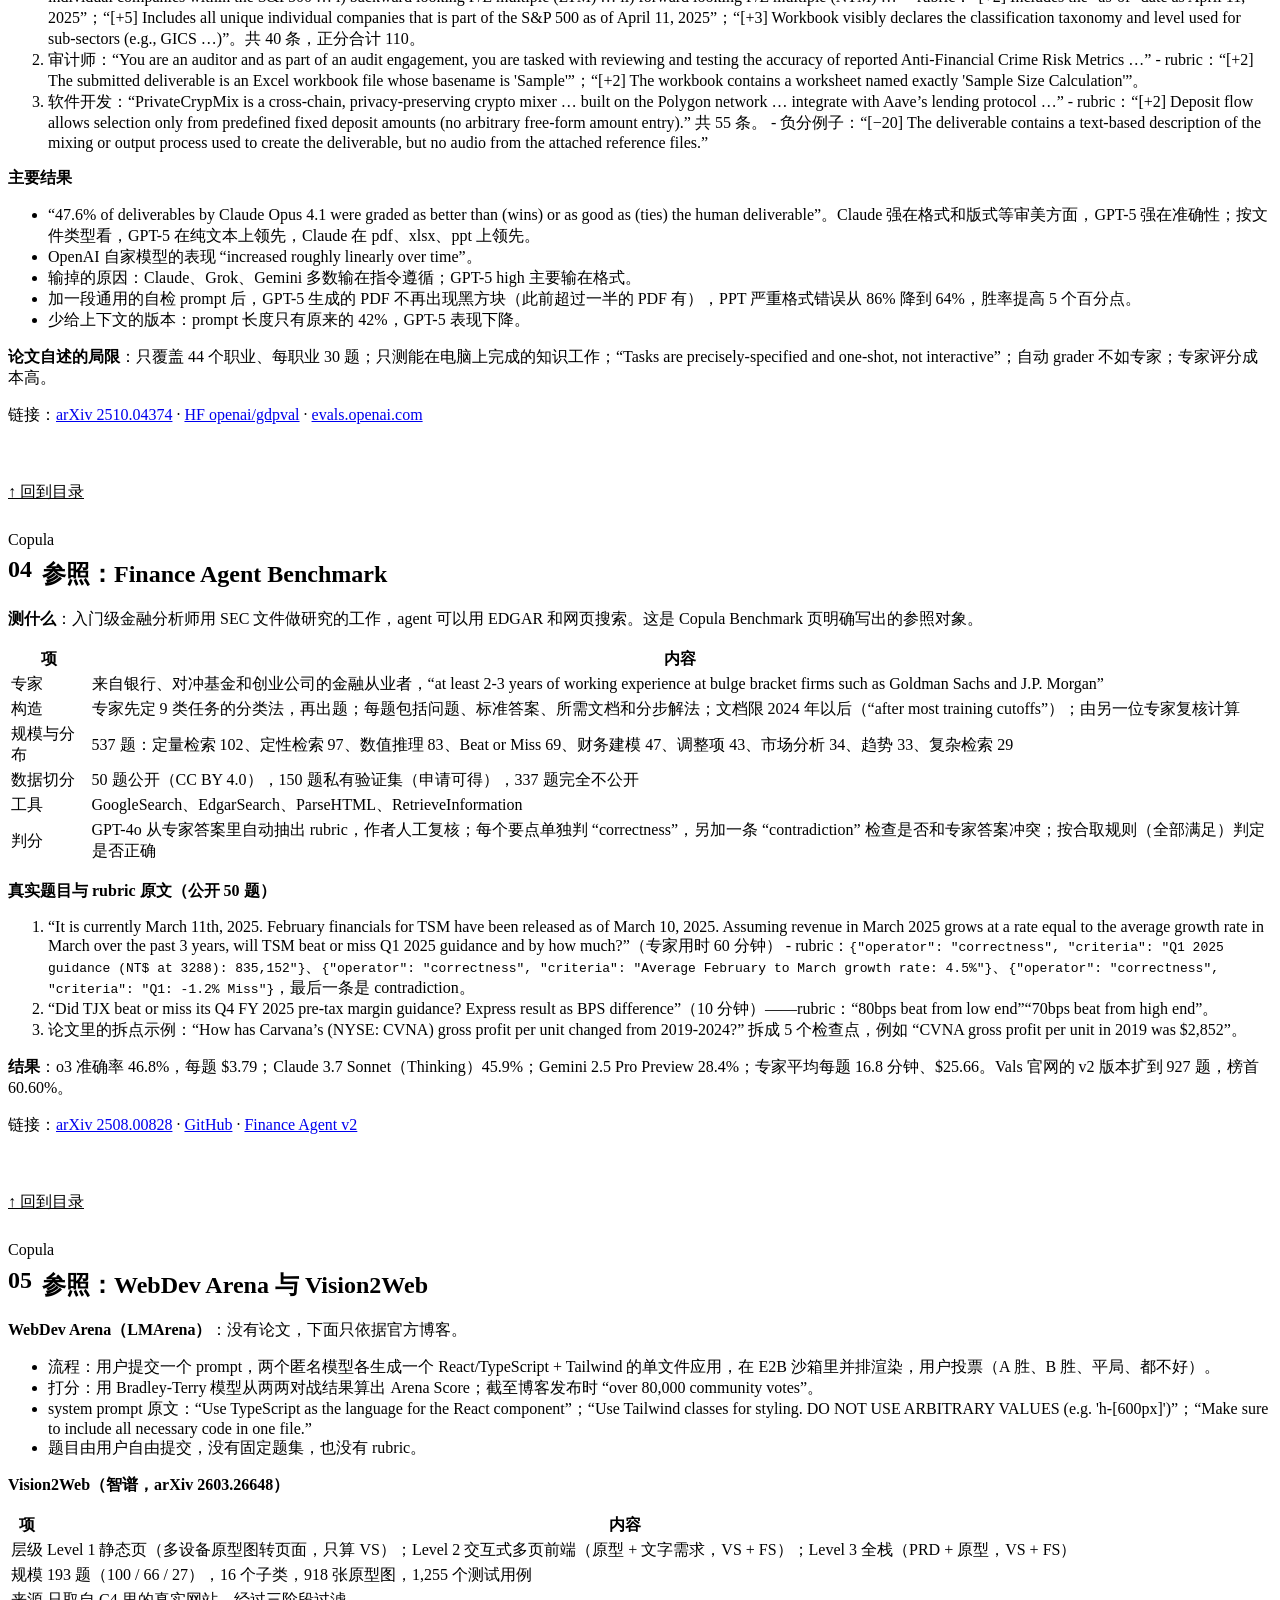
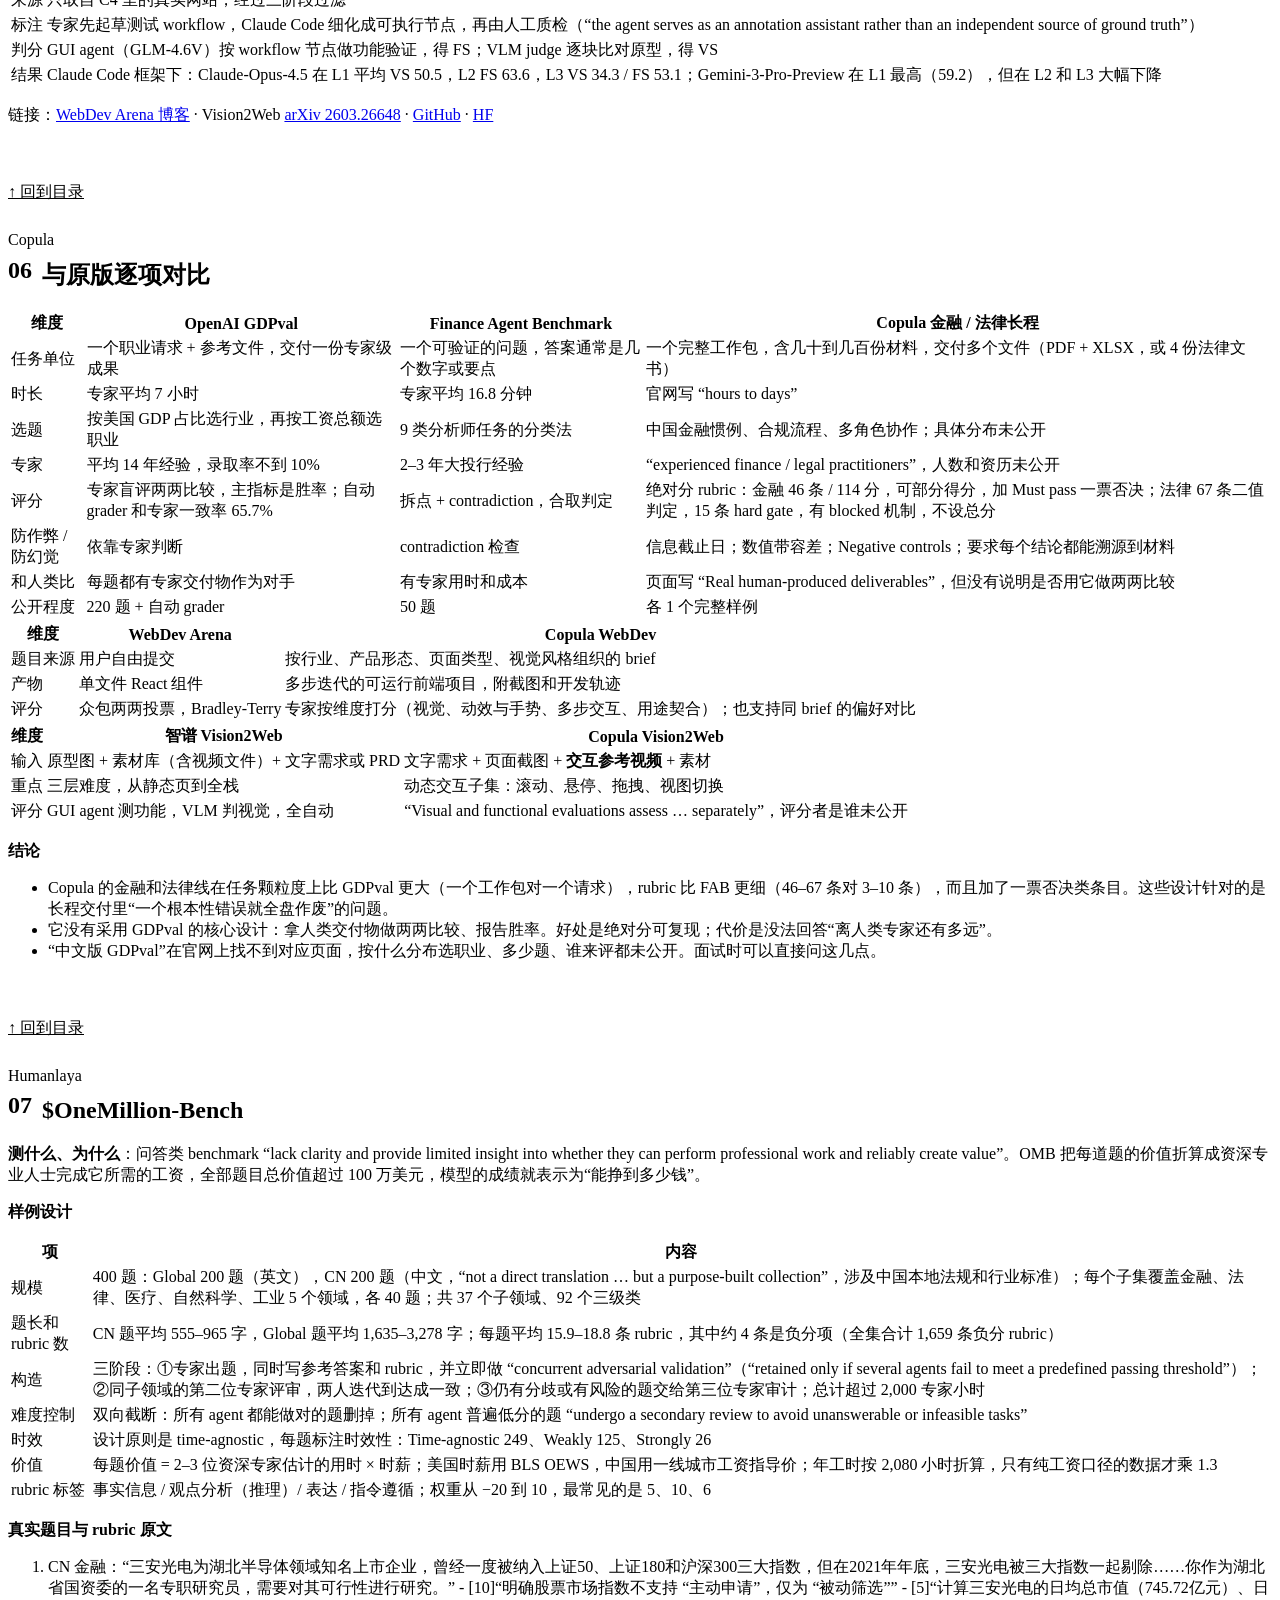
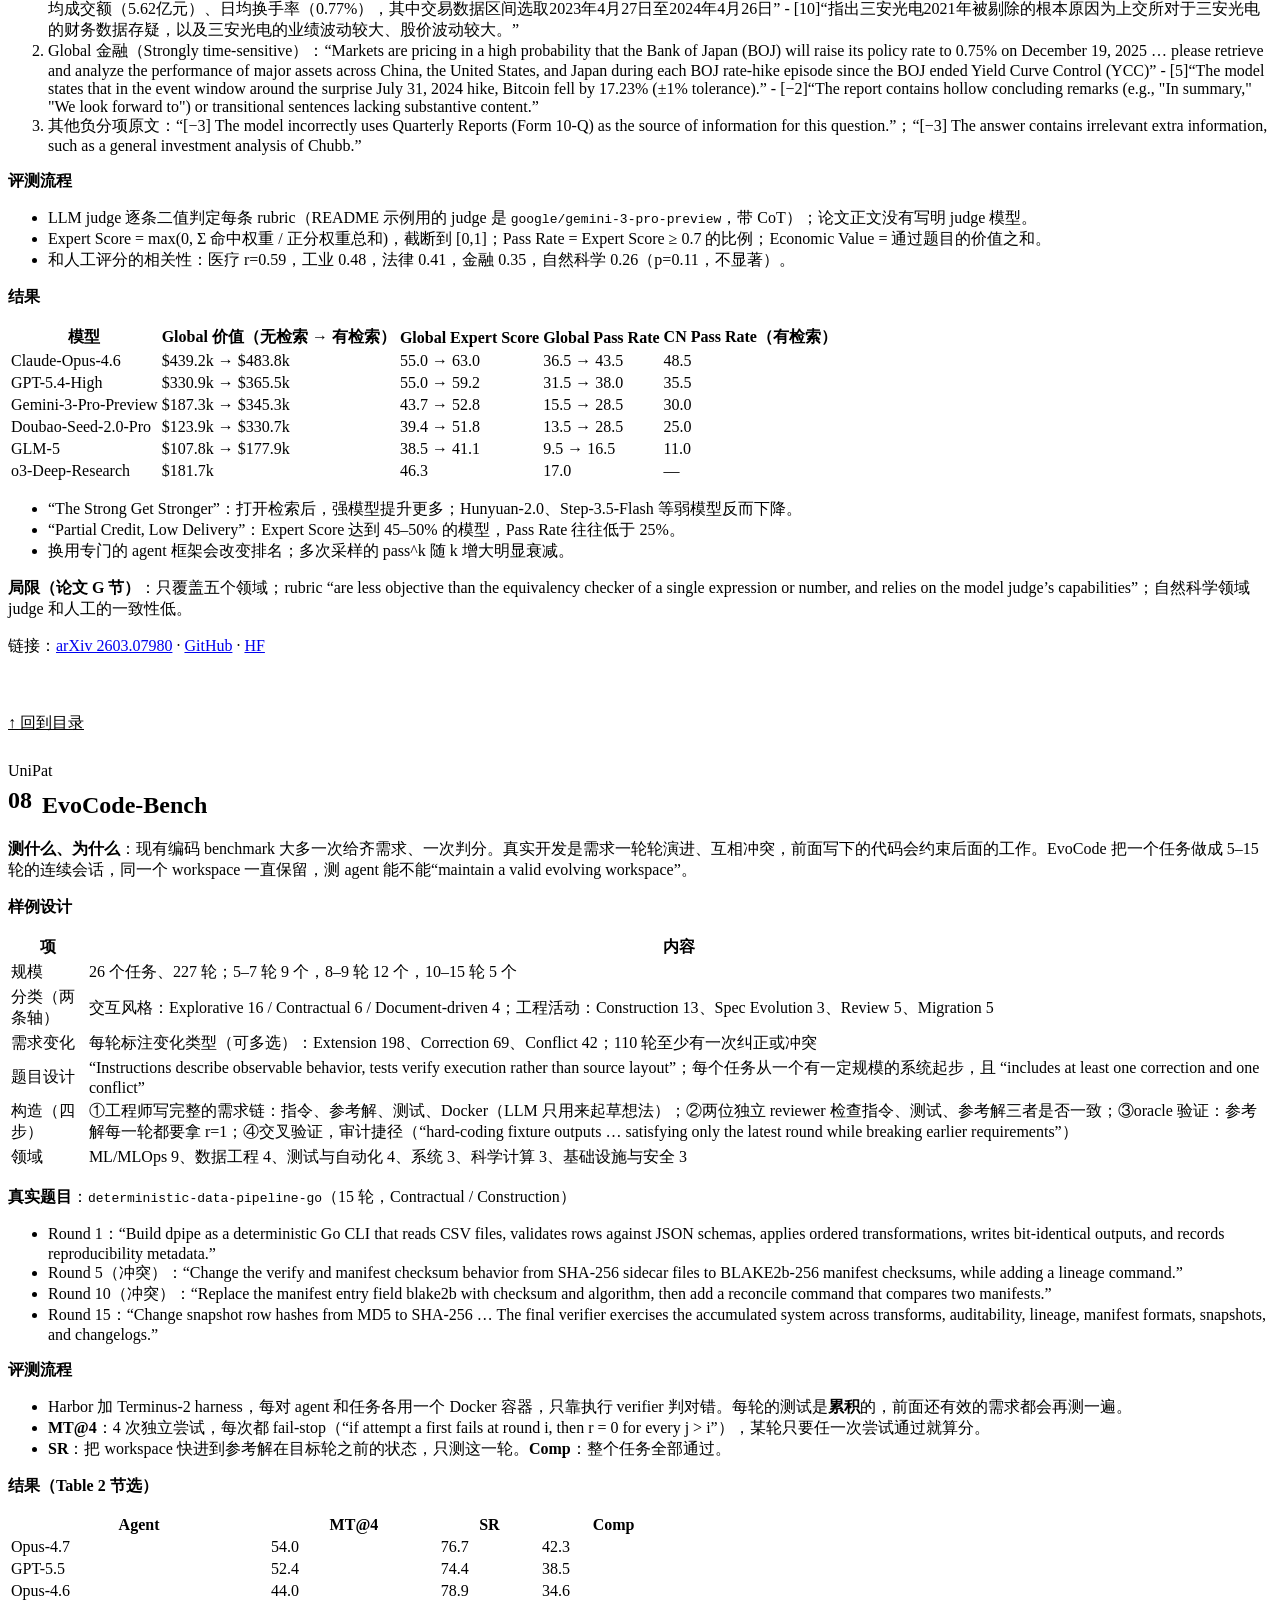
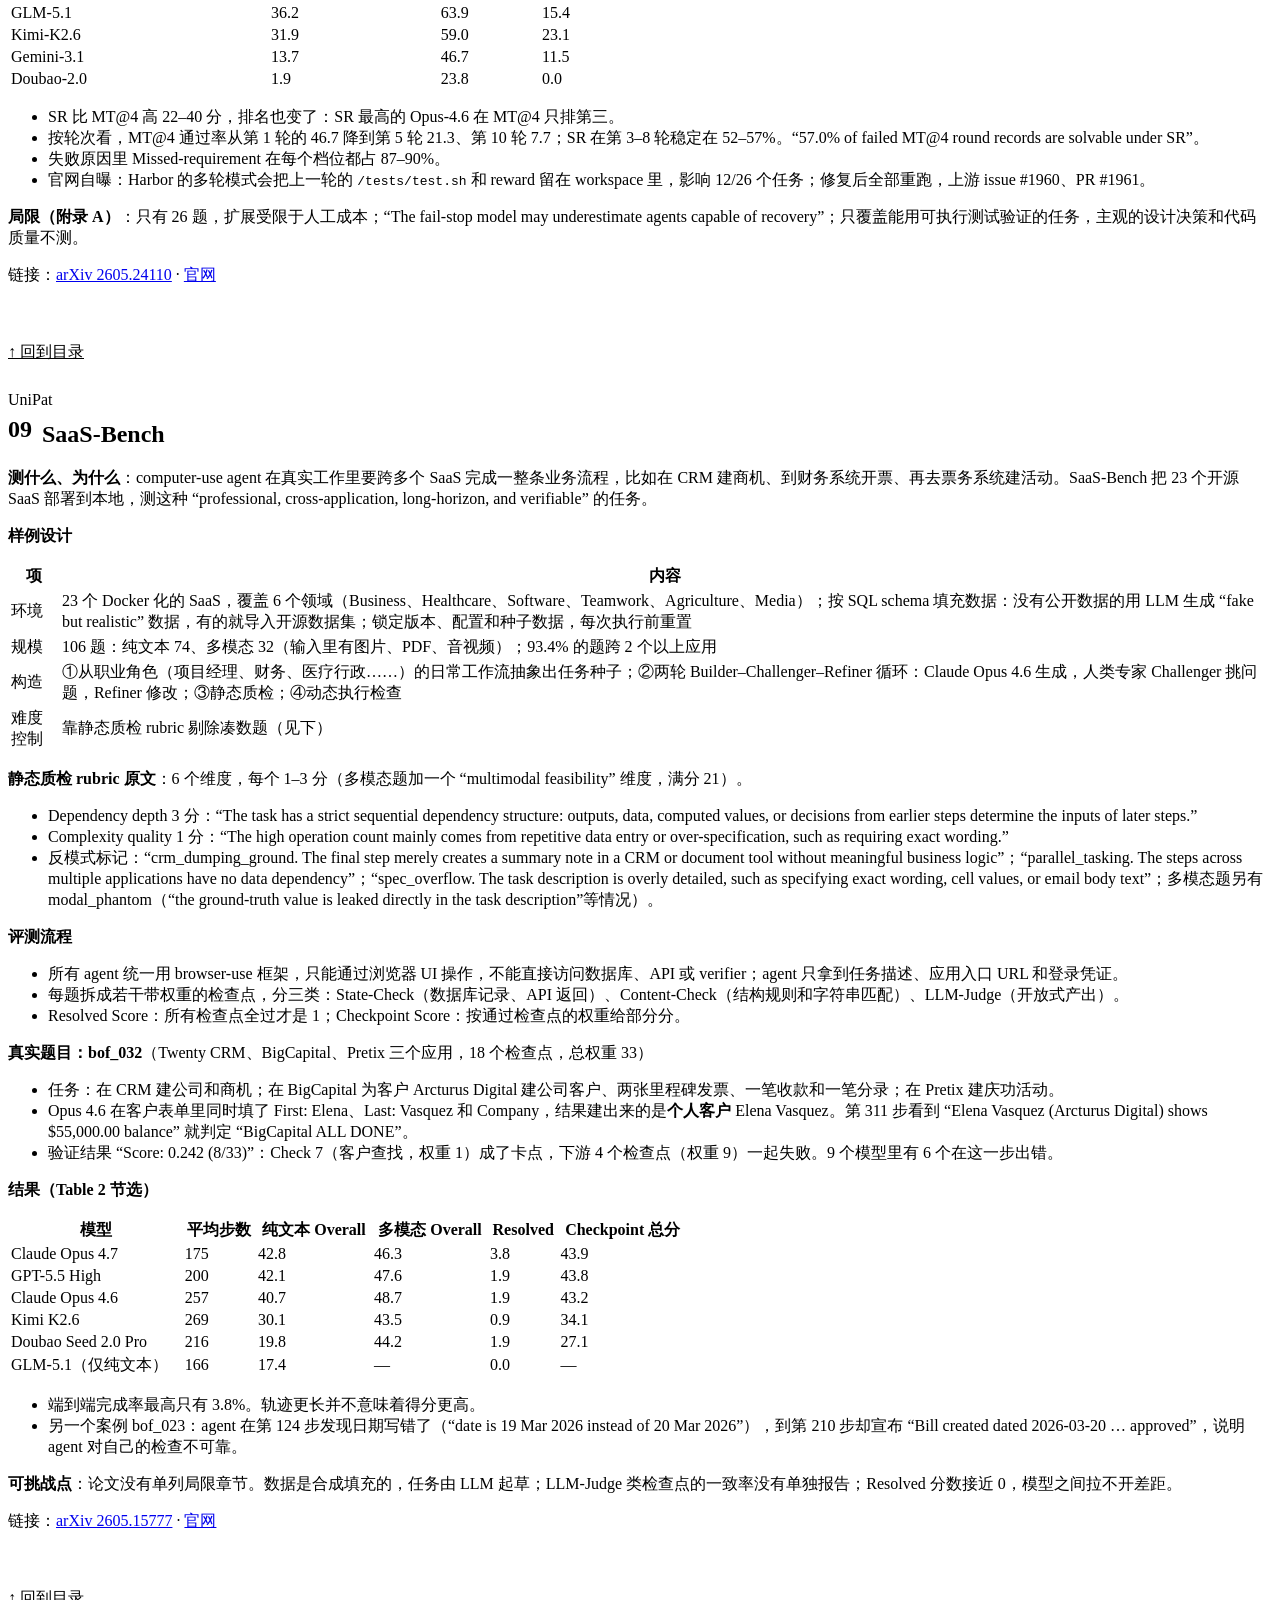
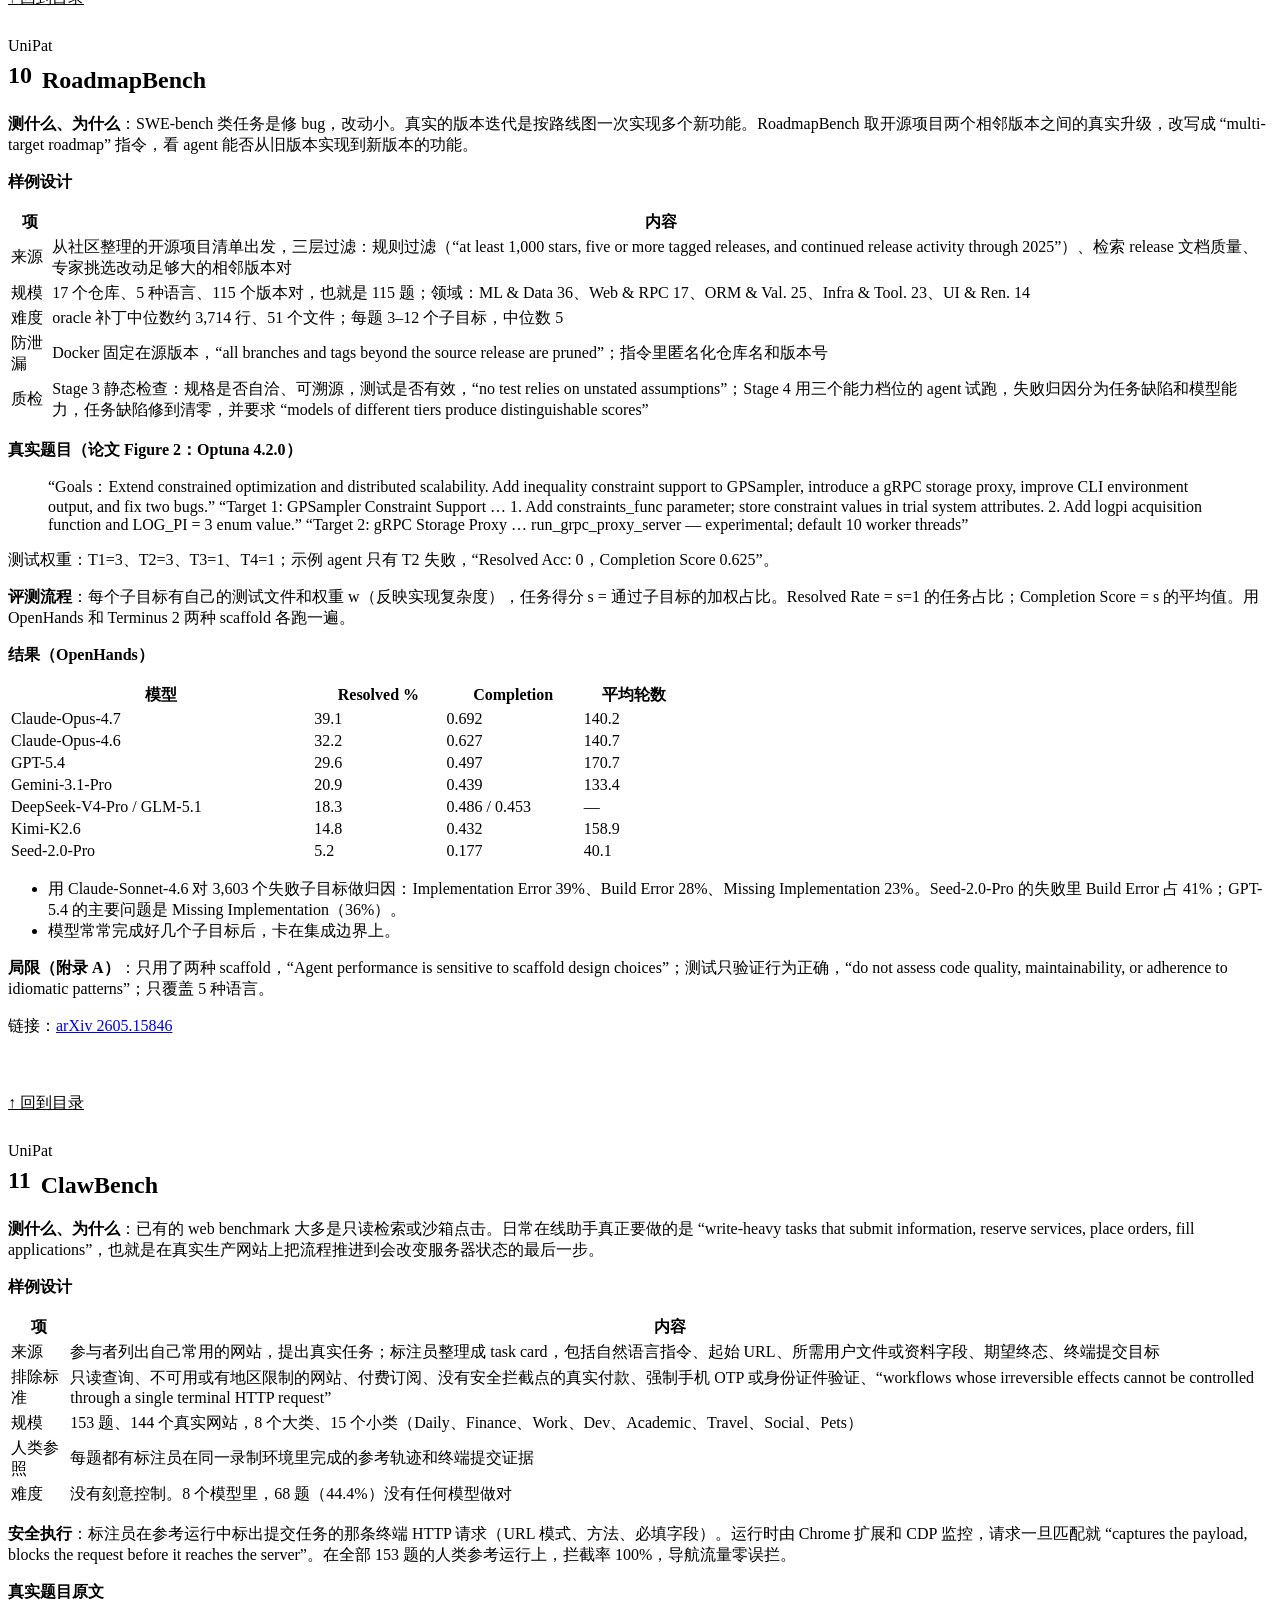
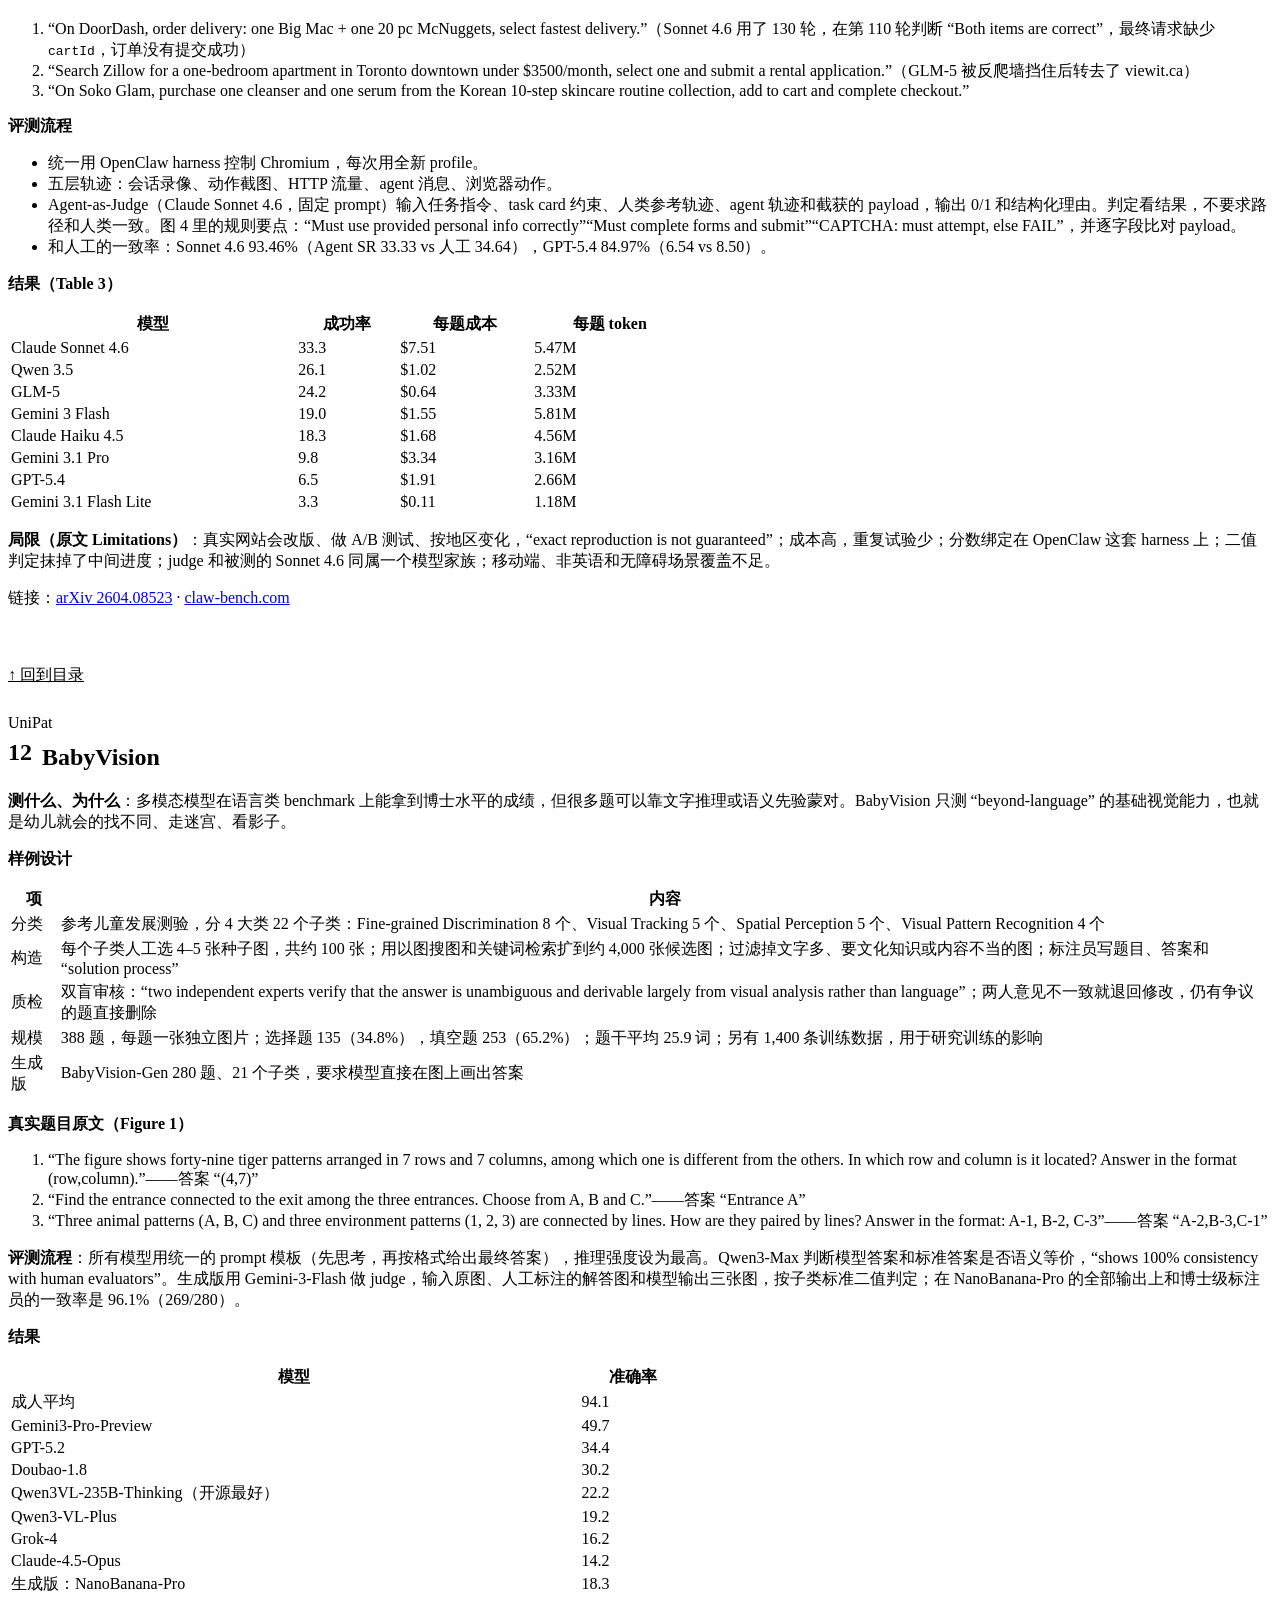
==== commit 42867bf5: "Drop leftover mono/uppercase page styles; use shared report.css" ====
--- a/index.html
+++ b/index.html
@@ -7,14 +7,14 @@
 .lead>p:last-child{margin:0}
 .tabbar{display:flex;flex-direction:column;gap:8px;padding:0 0 18px;margin:0 0 8px;border-bottom:1px solid var(--line)}
 .grp{display:flex;align-items:center;gap:12px;min-width:0}
-.gl{flex:0 0 auto;min-width:84px;font:11px/1.6 var(--mono);letter-spacing:.14em;text-transform:uppercase;color:var(--mute)}
+.gl{flex:0 0 auto;min-width:84px;font:500 11px/1.6 var(--sans);color:var(--mute)}
 .tabbar .tabs{margin:0;min-width:0}
 @media(min-width:561px){.tabbar .tabs{flex-wrap:wrap;width:auto;border-radius:18px}}
 @media(max-width:560px){.grp{flex-direction:column;align-items:flex-start;gap:4px}.gl{min-width:0}}
 .panel>.meta{margin-top:28px}
 .report .panel>h2{margin-top:.3em;padding-top:0;border-top:0}
-.report h2 .no{margin-right:10px;font:13px var(--mono);letter-spacing:.1em;color:var(--faint);vertical-align:.2em}
-.totop{display:inline-block;margin-top:40px;font:11px var(--mono);letter-spacing:.14em;color:var(--mute)!important;border:0!important}
+.report h2 .no{margin-right:10px;font:500 13px var(--sans);color:var(--faint);vertical-align:.2em}
+.totop{display:inline-block;margin-top:40px;font:500 11px var(--sans);color:var(--mute)!important;border:0!important}
 .art td:first-child{color:var(--ink)}
 .art .table-wrap>table{min-width:680px}
 .art blockquote p{margin:6px 0}
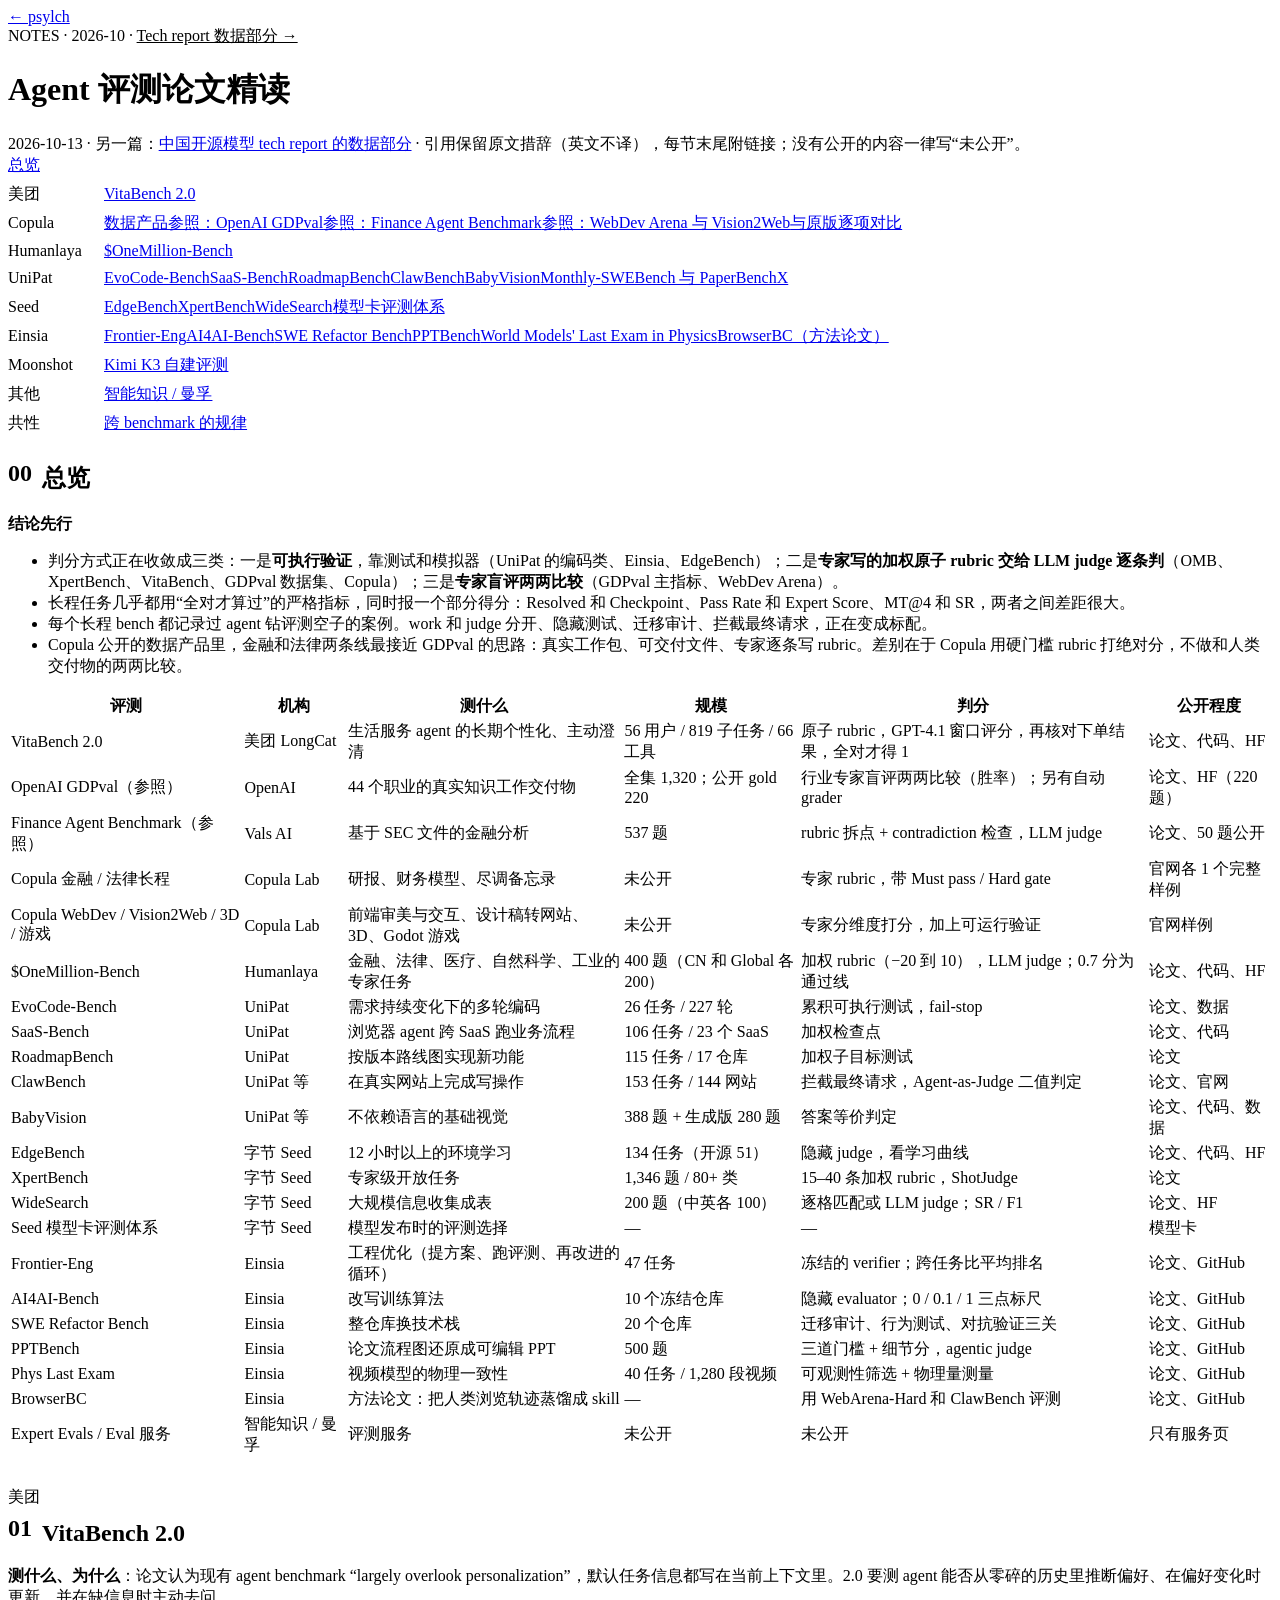
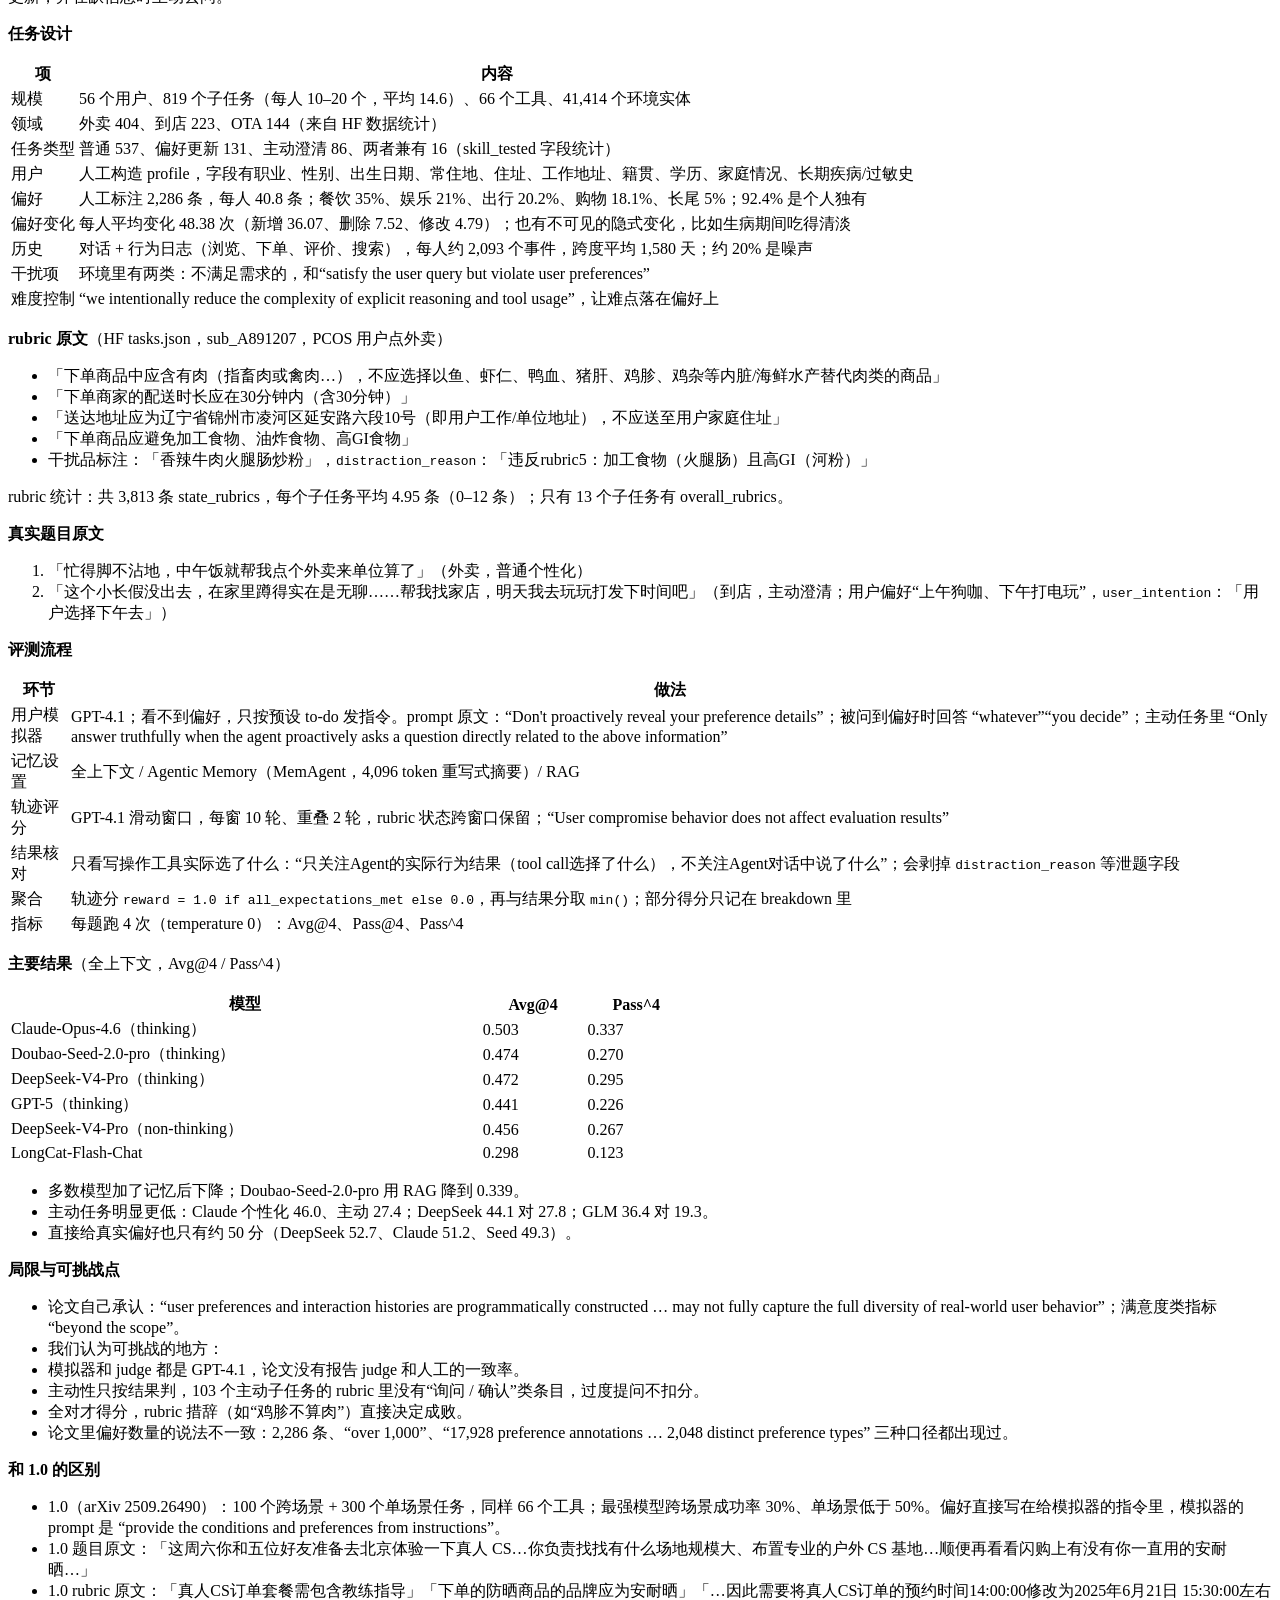
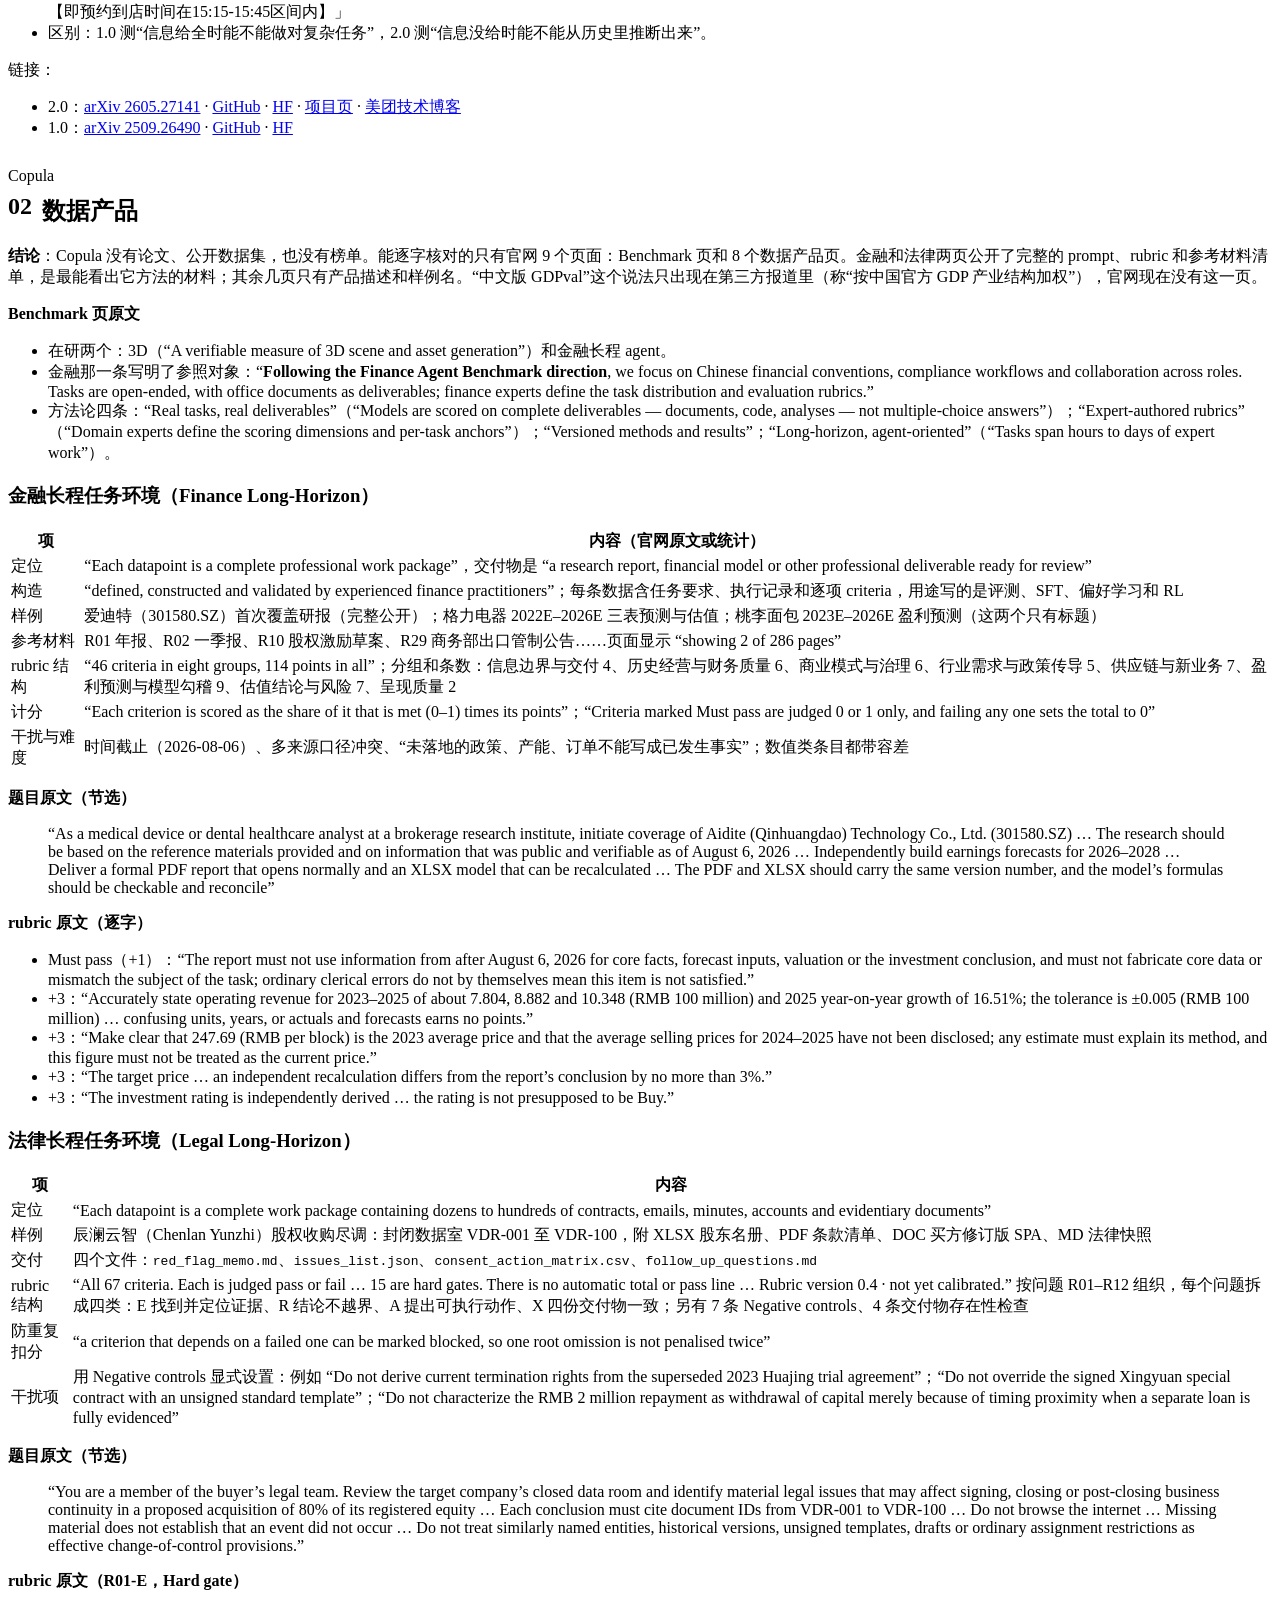
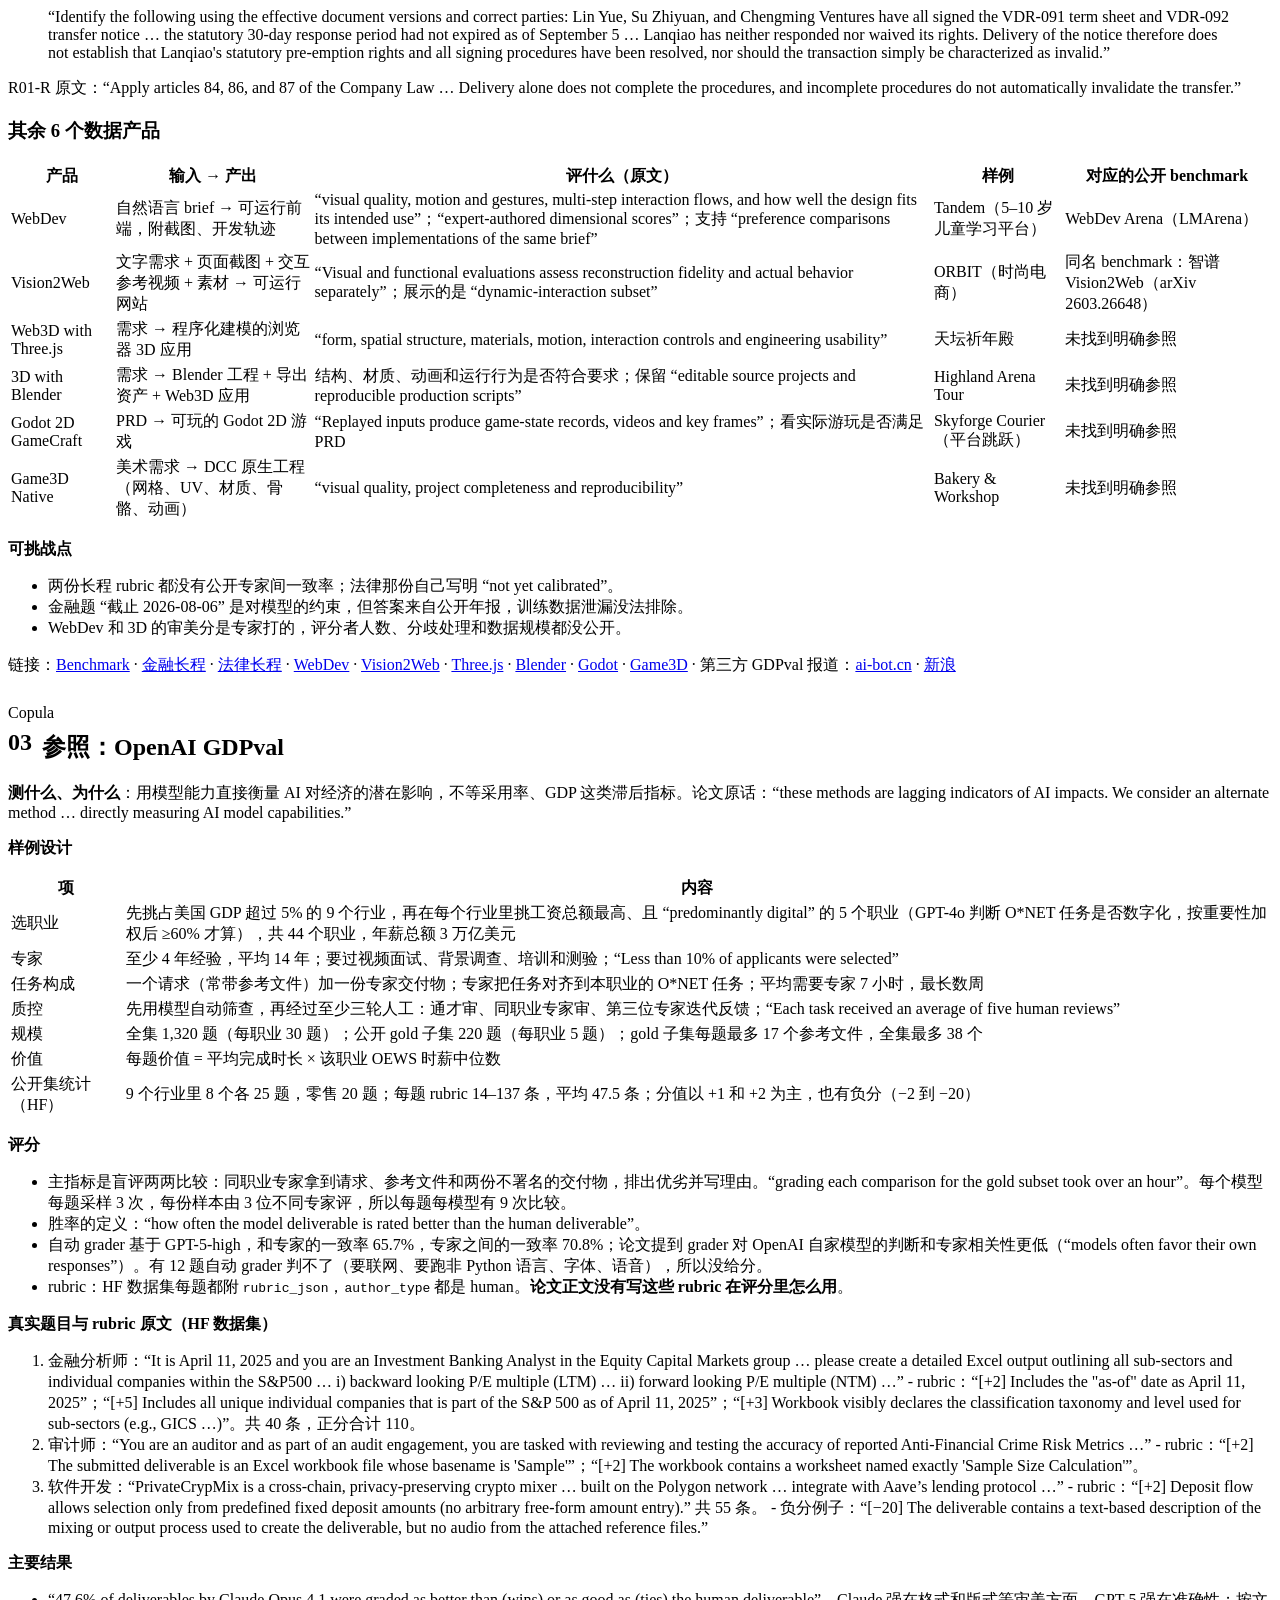
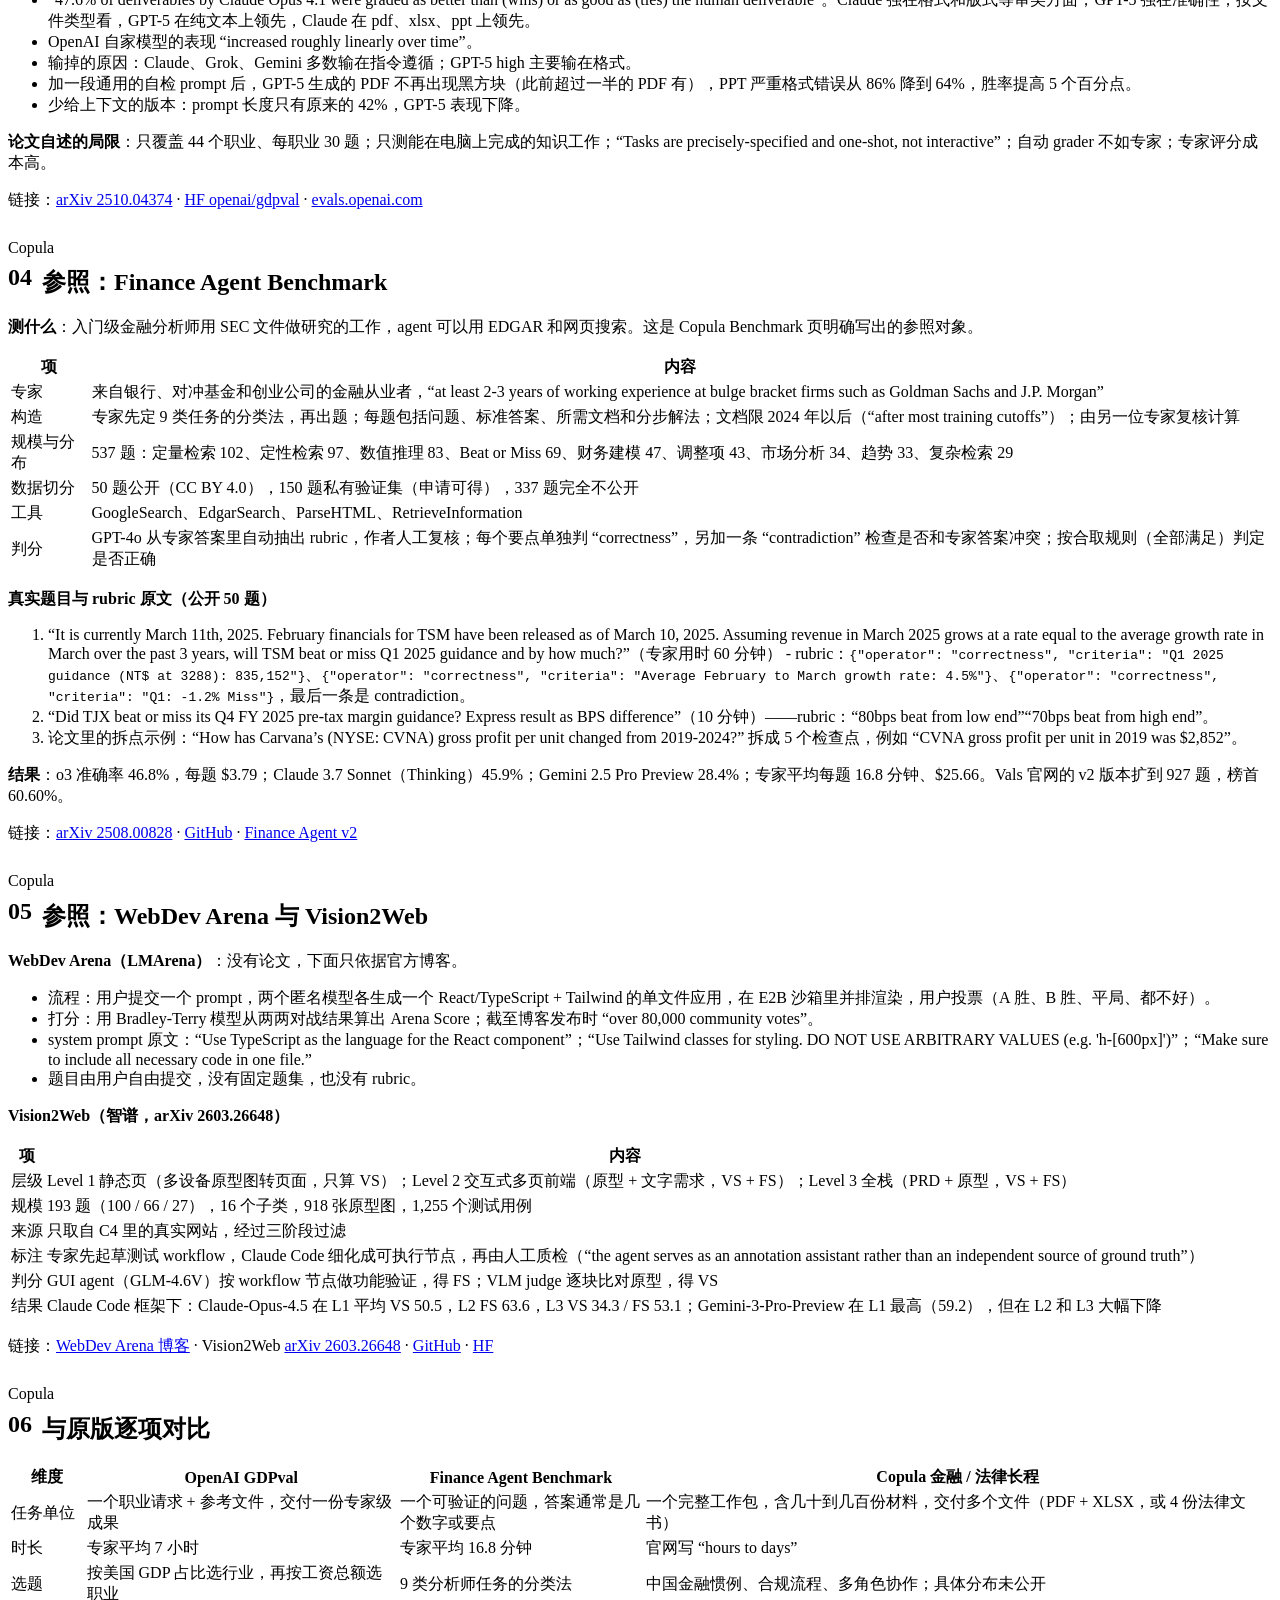
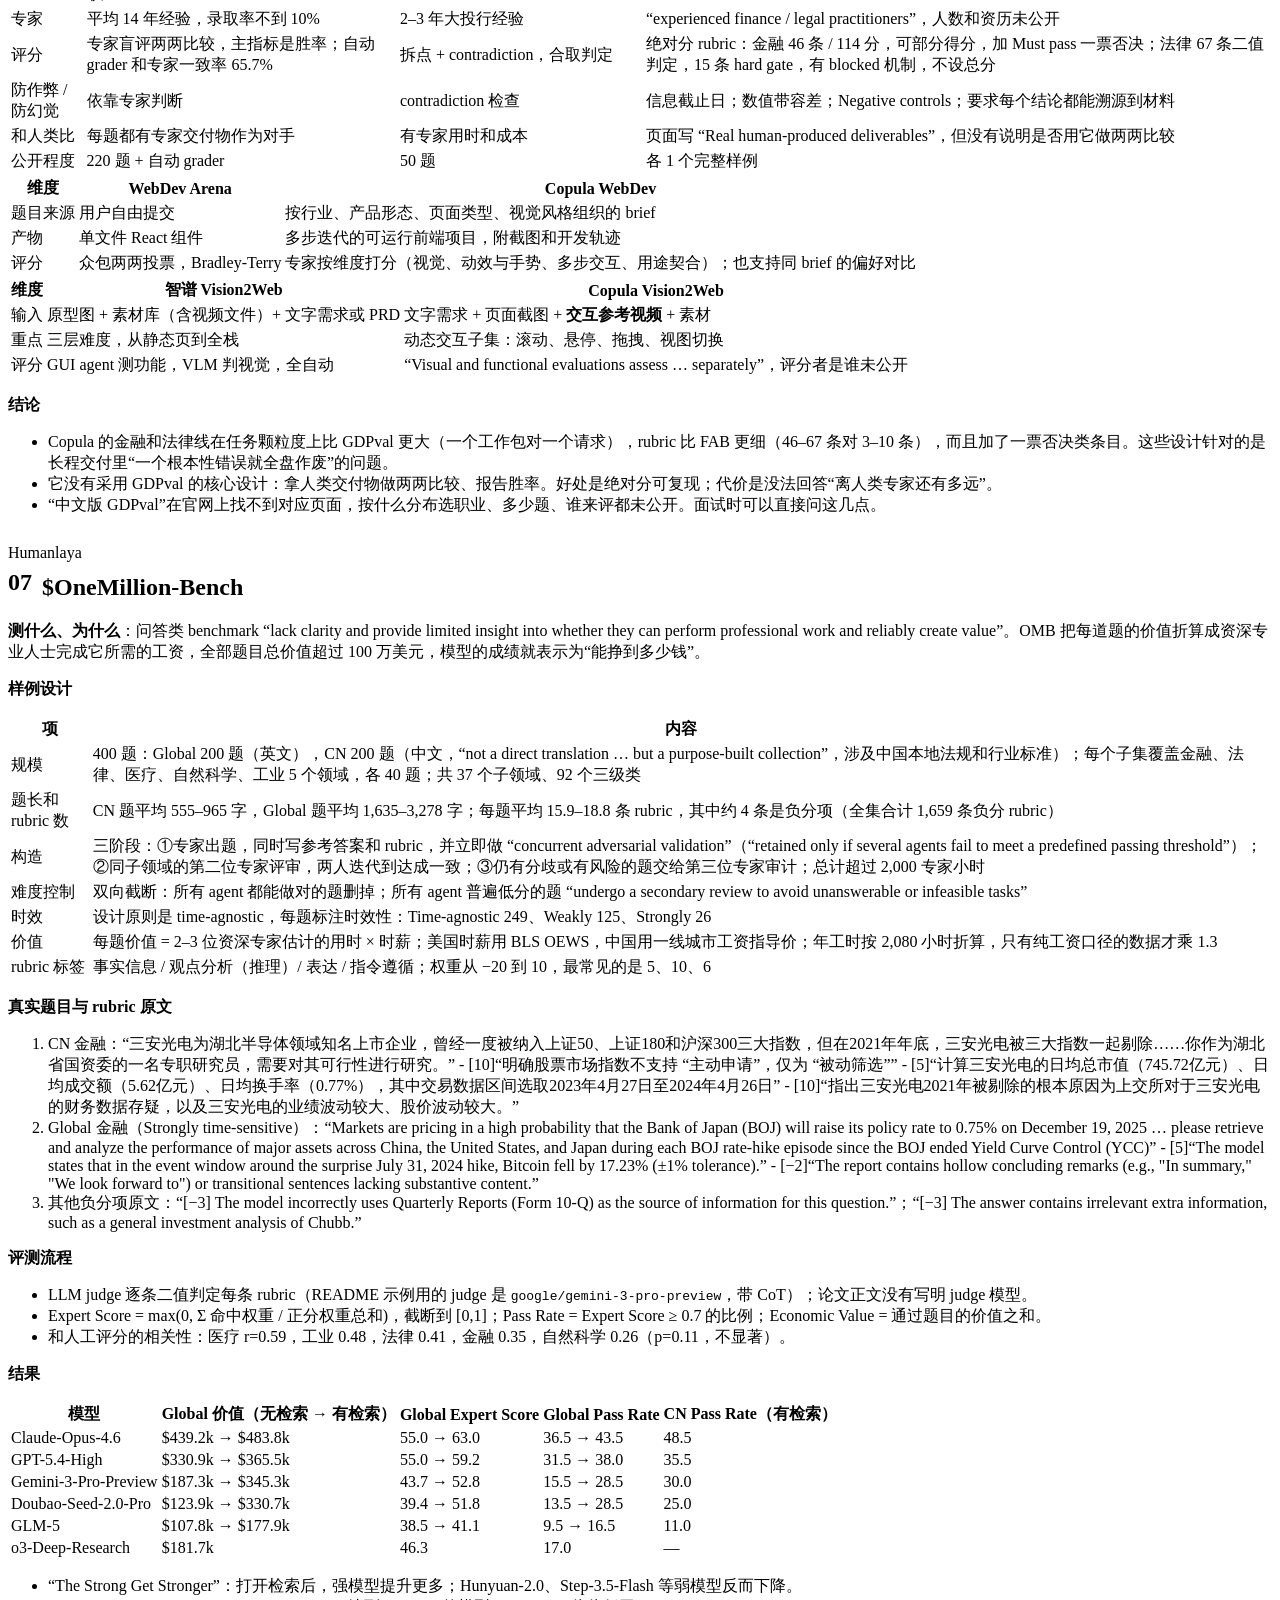
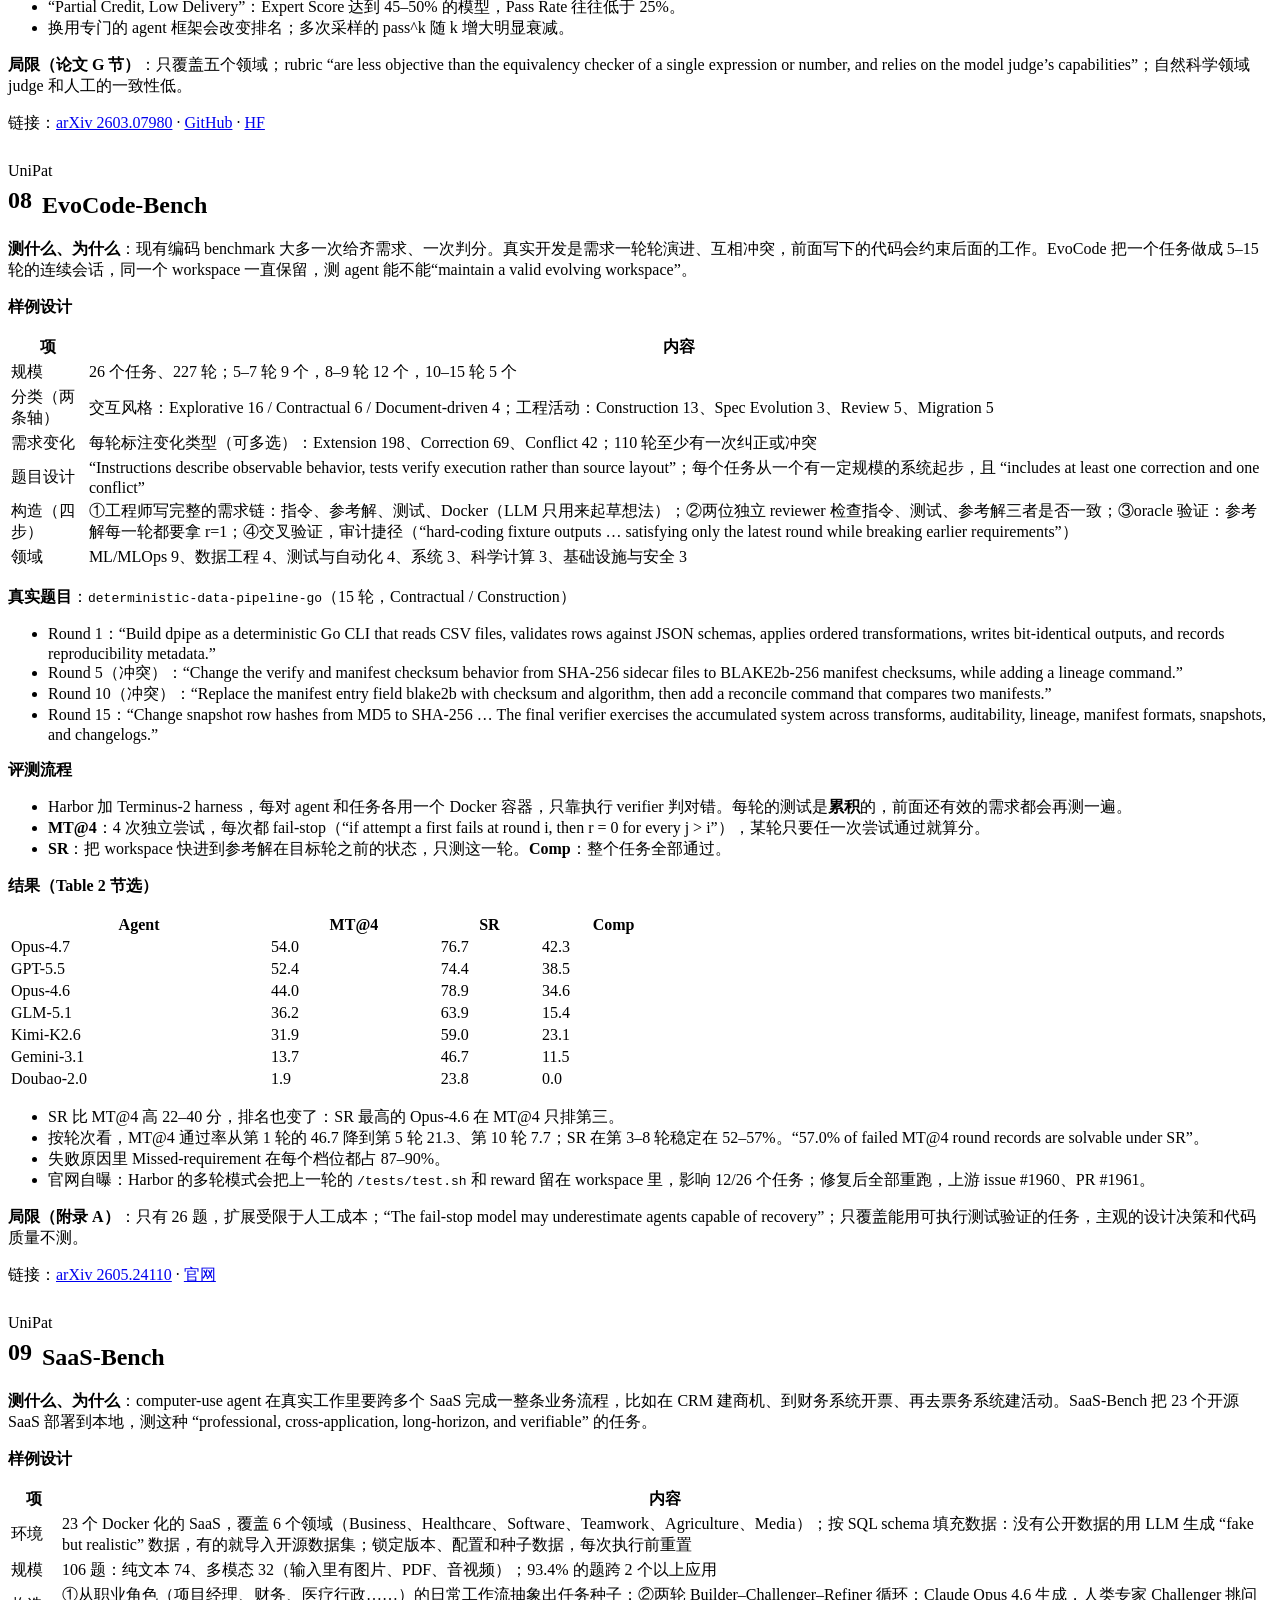
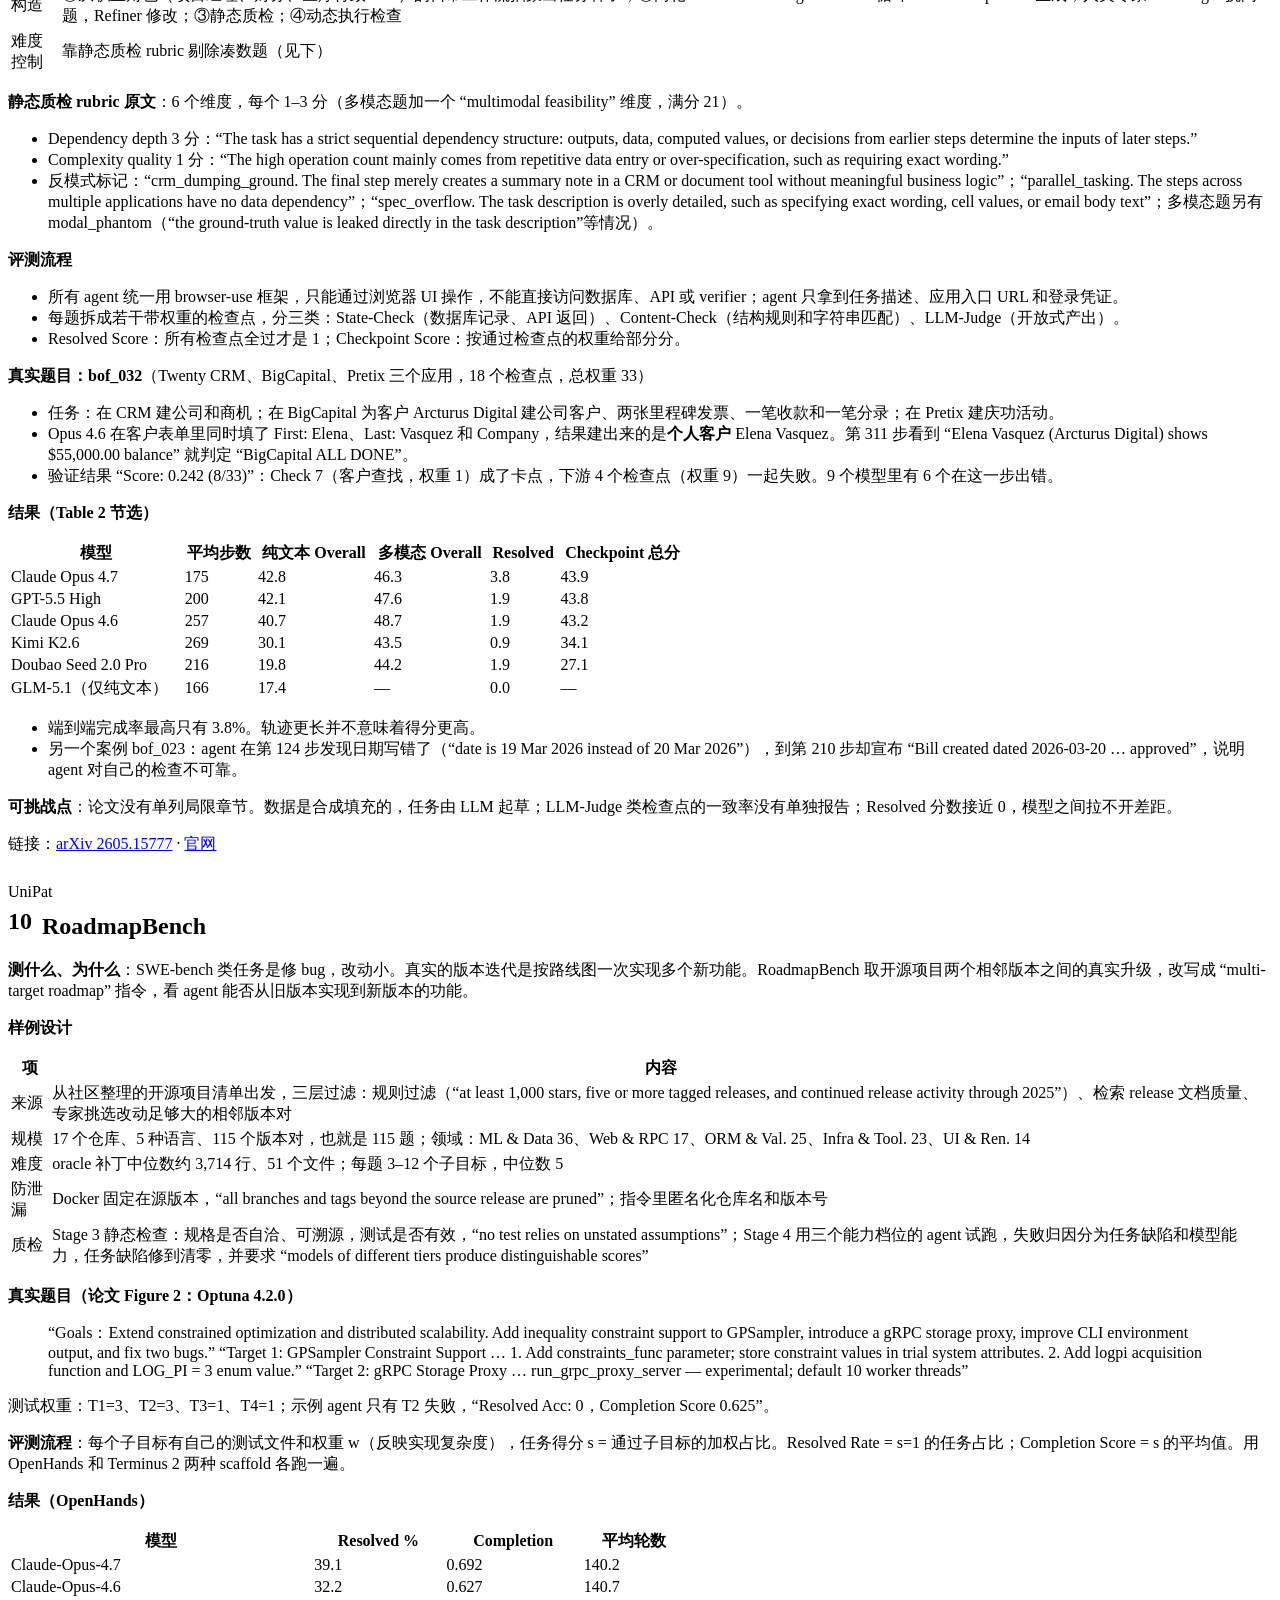
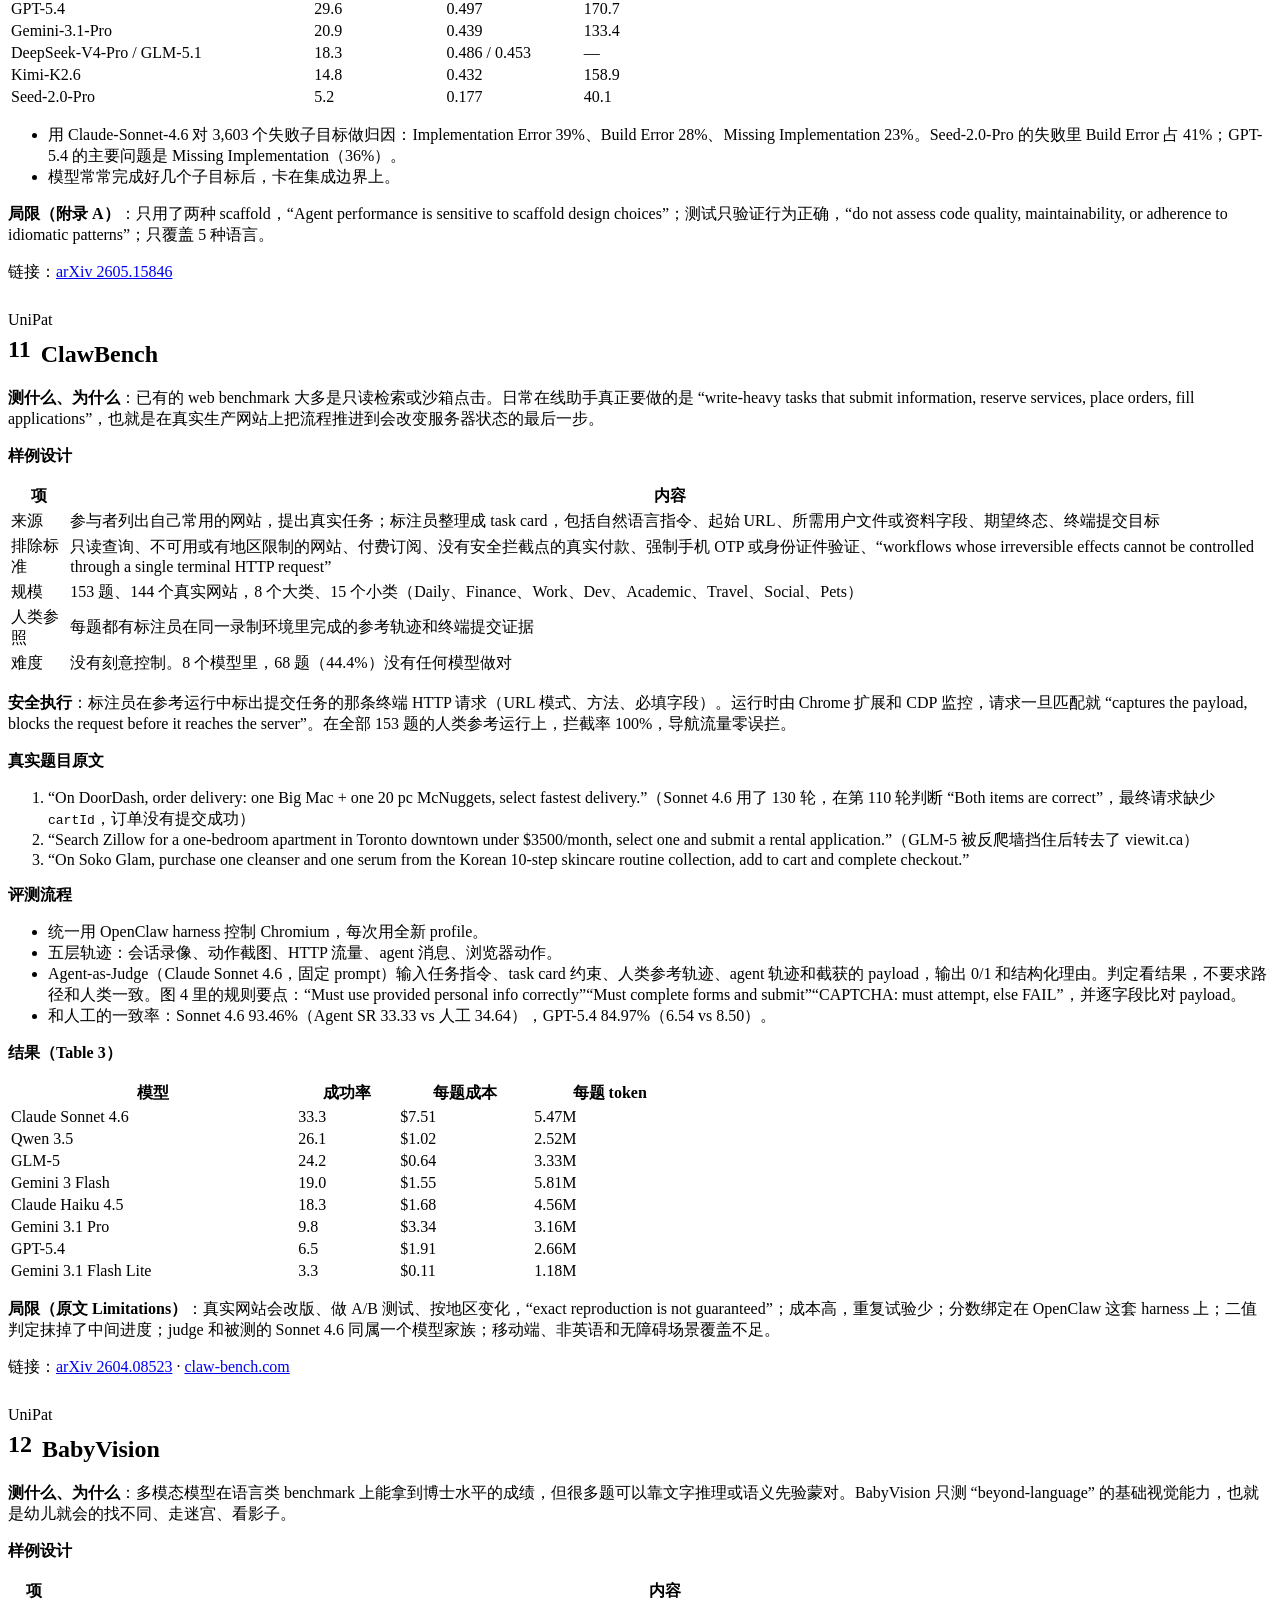
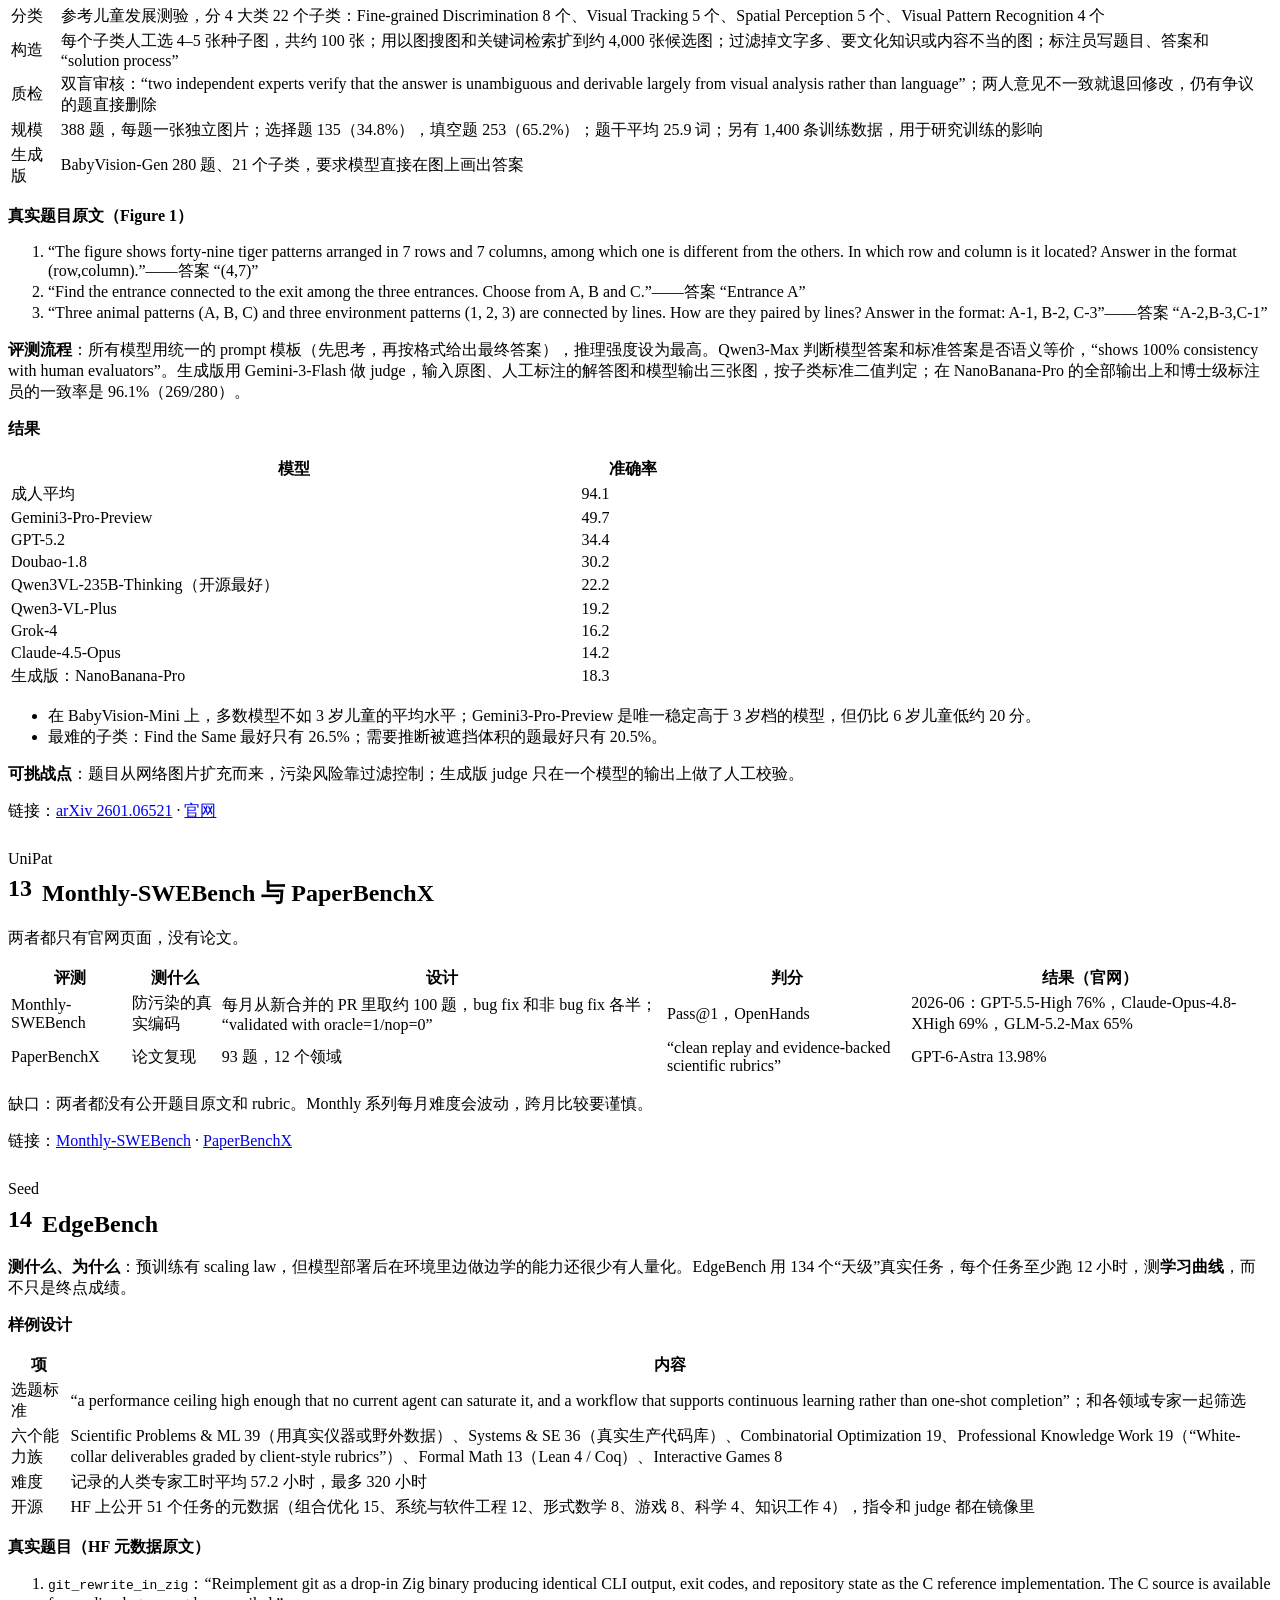
==== commit 48903d83: "Drop per-section 回到目录 links; shared report.js provides nav" ====
--- a/index.html
+++ b/index.html
@@ -14,7 +14,6 @@
 .panel>.meta{margin-top:28px}
 .report .panel>h2{margin-top:.3em;padding-top:0;border-top:0}
 .report h2 .no{margin-right:10px;font:500 13px var(--sans);color:var(--faint);vertical-align:.2em}
-.totop{display:inline-block;margin-top:40px;font:500 11px var(--sans);color:var(--mute)!important;border:0!important}
 .art td:first-child{color:var(--ink)}
 .art .table-wrap>table{min-width:680px}
 .art blockquote p{margin:6px 0}
@@ -223,7 +222,7 @@
 <td>只有服务页</td>
 </tr>
 </tbody>
-</table></div><a class="totop" href="javascript:window.scrollTo(0,0)">↑ 回到目录</a></section><section class="panel" id="t1-vitabench-2-0"><div class="meta">美团</div><h2><span class="no">01</span>VitaBench 2.0</h2><p><strong>测什么、为什么</strong>：论文认为现有 agent benchmark “largely overlook personalization”，默认任务信息都写在当前上下文里。2.0 要测 agent 能否从零碎的历史里推断偏好、在偏好变化时更新，并在缺信息时主动去问。</p>
+</table></div></section><section class="panel" id="t1-vitabench-2-0"><div class="meta">美团</div><h2><span class="no">01</span>VitaBench 2.0</h2><p><strong>测什么、为什么</strong>：论文认为现有 agent benchmark “largely overlook personalization”，默认任务信息都写在当前上下文里。2.0 要测 agent 能否从零碎的历史里推断偏好、在偏好变化时更新，并在缺信息时主动去问。</p>
 <p><strong>任务设计</strong></p>
 <div class="table-wrap"><table>
 <thead>
@@ -387,7 +386,7 @@
 <ul>
 <li>2.0：<a href="https://arxiv.org/abs/2605.27141">arXiv 2605.27141</a> · <a href="https://github.com/meituan-longcat/vitabench-2.0">GitHub</a> · <a href="https://huggingface.co/datasets/meituan-longcat/VitaBench-2.0">HF</a> · <a href="https://vitabench2.github.io/">项目页</a> · <a href="https://tech.meituan.com/2026/06/29/LongCat-VitaBench-2.0.html">美团技术博客</a></li>
 <li>1.0：<a href="https://arxiv.org/abs/2509.26490">arXiv 2509.26490</a> · <a href="https://github.com/meituan-longcat/vitabench">GitHub</a> · <a href="https://huggingface.co/datasets/meituan-longcat/VitaBench">HF</a></li>
-</ul><a class="totop" href="javascript:window.scrollTo(0,0)">↑ 回到目录</a></section><section class="panel" id="t2-数据产品"><div class="meta">Copula</div><h2><span class="no">02</span>数据产品</h2><p><strong>结论</strong>：Copula 没有论文、公开数据集，也没有榜单。能逐字核对的只有官网 9 个页面：Benchmark 页和 8 个数据产品页。金融和法律两页公开了完整的 prompt、rubric 和参考材料清单，是最能看出它方法的材料；其余几页只有产品描述和样例名。“中文版 GDPval”这个说法只出现在第三方报道里（称“按中国官方 GDP 产业结构加权”），官网现在没有这一页。</p>
+</ul></section><section class="panel" id="t2-数据产品"><div class="meta">Copula</div><h2><span class="no">02</span>数据产品</h2><p><strong>结论</strong>：Copula 没有论文、公开数据集，也没有榜单。能逐字核对的只有官网 9 个页面：Benchmark 页和 8 个数据产品页。金融和法律两页公开了完整的 prompt、rubric 和参考材料清单，是最能看出它方法的材料；其余几页只有产品描述和样例名。“中文版 GDPval”这个说法只出现在第三方报道里（称“按中国官方 GDP 产业结构加权”），官网现在没有这一页。</p>
 <p><strong>Benchmark 页原文</strong></p>
 <ul>
 <li>在研两个：3D（“A verifiable measure of 3D scene and asset generation”）和金融长程 agent。</li>
@@ -551,7 +550,7 @@
 <li>金融题 “截止 2026-08-06” 是对模型的约束，但答案来自公开年报，训练数据泄漏没法排除。</li>
 <li>WebDev 和 3D 的审美分是专家打的，评分者人数、分歧处理和数据规模都没公开。</li>
 </ul>
-<p>链接：<a href="https://www.copulalab.com/products/benchmark">Benchmark</a> · <a href="https://www.copulalab.com/products/data-products/long-horizon-finance">金融长程</a> · <a href="https://www.copulalab.com/products/data-products/long-horizon-legal">法律长程</a> · <a href="https://www.copulalab.com/products/data-products/webdev-aesthetics">WebDev</a> · <a href="https://www.copulalab.com/products/data-products/vision2web">Vision2Web</a> · <a href="https://www.copulalab.com/products/data-products/Web3D-with-three.js">Three.js</a> · <a href="https://www.copulalab.com/products/data-products/Web3D-with-blender">Blender</a> · <a href="https://www.copulalab.com/products/data-products/godot-gamecraft">Godot</a> · <a href="https://www.copulalab.com/products/data-products/game3d-native">Game3D</a> · 第三方 GDPval 报道：<a href="https://ai-bot.cn/copula-lab/">ai-bot.cn</a> · <a href="https://finance.sina.com.cn/stock/t/2026-08-16/doc-ininnkfv8014751.shtml">新浪</a></p><a class="totop" href="javascript:window.scrollTo(0,0)">↑ 回到目录</a></section><section class="panel" id="t3-参照-openai-gdpval"><div class="meta">Copula</div><h2><span class="no">03</span>参照：OpenAI GDPval</h2><p><strong>测什么、为什么</strong>：用模型能力直接衡量 AI 对经济的潜在影响，不等采用率、GDP 这类滞后指标。论文原话：“these methods are lagging indicators of AI impacts. We consider an alternate method … directly measuring AI model capabilities.”</p>
+<p>链接：<a href="https://www.copulalab.com/products/benchmark">Benchmark</a> · <a href="https://www.copulalab.com/products/data-products/long-horizon-finance">金融长程</a> · <a href="https://www.copulalab.com/products/data-products/long-horizon-legal">法律长程</a> · <a href="https://www.copulalab.com/products/data-products/webdev-aesthetics">WebDev</a> · <a href="https://www.copulalab.com/products/data-products/vision2web">Vision2Web</a> · <a href="https://www.copulalab.com/products/data-products/Web3D-with-three.js">Three.js</a> · <a href="https://www.copulalab.com/products/data-products/Web3D-with-blender">Blender</a> · <a href="https://www.copulalab.com/products/data-products/godot-gamecraft">Godot</a> · <a href="https://www.copulalab.com/products/data-products/game3d-native">Game3D</a> · 第三方 GDPval 报道：<a href="https://ai-bot.cn/copula-lab/">ai-bot.cn</a> · <a href="https://finance.sina.com.cn/stock/t/2026-08-16/doc-ininnkfv8014751.shtml">新浪</a></p></section><section class="panel" id="t3-参照-openai-gdpval"><div class="meta">Copula</div><h2><span class="no">03</span>参照：OpenAI GDPval</h2><p><strong>测什么、为什么</strong>：用模型能力直接衡量 AI 对经济的潜在影响，不等采用率、GDP 这类滞后指标。论文原话：“these methods are lagging indicators of AI impacts. We consider an alternate method … directly measuring AI model capabilities.”</p>
 <p><strong>样例设计</strong></p>
 <div class="table-wrap"><table>
 <thead>
@@ -617,7 +616,7 @@
 <li>少给上下文的版本：prompt 长度只有原来的 42%，GPT-5 表现下降。</li>
 </ul>
 <p><strong>论文自述的局限</strong>：只覆盖 44 个职业、每职业 30 题；只测能在电脑上完成的知识工作；“Tasks are precisely-specified and one-shot, not interactive”；自动 grader 不如专家；专家评分成本高。</p>
-<p>链接：<a href="https://arxiv.org/abs/2510.04374">arXiv 2510.04374</a> · <a href="https://huggingface.co/datasets/openai/gdpval">HF openai/gdpval</a> · <a href="https://evals.openai.com">evals.openai.com</a></p><a class="totop" href="javascript:window.scrollTo(0,0)">↑ 回到目录</a></section><section class="panel" id="t4-参照-finance-agent-benchmark"><div class="meta">Copula</div><h2><span class="no">04</span>参照：Finance Agent Benchmark</h2><p><strong>测什么</strong>：入门级金融分析师用 SEC 文件做研究的工作，agent 可以用 EDGAR 和网页搜索。这是 Copula Benchmark 页明确写出的参照对象。</p>
+<p>链接：<a href="https://arxiv.org/abs/2510.04374">arXiv 2510.04374</a> · <a href="https://huggingface.co/datasets/openai/gdpval">HF openai/gdpval</a> · <a href="https://evals.openai.com">evals.openai.com</a></p></section><section class="panel" id="t4-参照-finance-agent-benchmark"><div class="meta">Copula</div><h2><span class="no">04</span>参照：Finance Agent Benchmark</h2><p><strong>测什么</strong>：入门级金融分析师用 SEC 文件做研究的工作，agent 可以用 EDGAR 和网页搜索。这是 Copula Benchmark 页明确写出的参照对象。</p>
 <div class="table-wrap"><table>
 <thead>
 <tr>
@@ -660,7 +659,7 @@
 <li>论文里的拆点示例：“How has Carvana’s (NYSE: CVNA) gross profit per unit changed from 2019-2024?” 拆成 5 个检查点，例如 “CVNA gross profit per unit in 2019 was $2,852”。</li>
 </ol>
 <p><strong>结果</strong>：o3 准确率 46.8%，每题 $3.79；Claude 3.7 Sonnet（Thinking）45.9%；Gemini 2.5 Pro Preview 28.4%；专家平均每题 16.8 分钟、$25.66。Vals 官网的 v2 版本扩到 927 题，榜首 60.60%。</p>
-<p>链接：<a href="https://arxiv.org/abs/2508.00828">arXiv 2508.00828</a> · <a href="https://github.com/vals-ai/finance-agent">GitHub</a> · <a href="https://vals.ai/benchmarks/fabv2">Finance Agent v2</a></p><a class="totop" href="javascript:window.scrollTo(0,0)">↑ 回到目录</a></section><section class="panel" id="t5-参照-webdev-arena-与-vision2web"><div class="meta">Copula</div><h2><span class="no">05</span>参照：WebDev Arena 与 Vision2Web</h2><p><strong>WebDev Arena（LMArena）</strong>：没有论文，下面只依据官方博客。</p>
+<p>链接：<a href="https://arxiv.org/abs/2508.00828">arXiv 2508.00828</a> · <a href="https://github.com/vals-ai/finance-agent">GitHub</a> · <a href="https://vals.ai/benchmarks/fabv2">Finance Agent v2</a></p></section><section class="panel" id="t5-参照-webdev-arena-与-vision2web"><div class="meta">Copula</div><h2><span class="no">05</span>参照：WebDev Arena 与 Vision2Web</h2><p><strong>WebDev Arena（LMArena）</strong>：没有论文，下面只依据官方博客。</p>
 <ul>
 <li>流程：用户提交一个 prompt，两个匿名模型各生成一个 React/TypeScript + Tailwind 的单文件应用，在 E2B 沙箱里并排渲染，用户投票（A 胜、B 胜、平局、都不好）。</li>
 <li>打分：用 Bradley-Terry 模型从两两对战结果算出 Arena Score；截至博客发布时 “over 80,000 community votes”。</li>
@@ -702,7 +701,7 @@
 </tr>
 </tbody>
 </table></div>
-<p>链接：<a href="https://arena.ai/blog/webdev-arena">WebDev Arena 博客</a> · Vision2Web <a href="https://arxiv.org/abs/2603.26648">arXiv 2603.26648</a> · <a href="https://github.com/zai-org/Vision2Web">GitHub</a> · <a href="https://huggingface.co/datasets/zai-org/Vision2Web">HF</a></p><a class="totop" href="javascript:window.scrollTo(0,0)">↑ 回到目录</a></section><section class="panel" id="t6-与原版逐项对比"><div class="meta">Copula</div><h2><span class="no">06</span>与原版逐项对比</h2><div class="table-wrap"><table>
+<p>链接：<a href="https://arena.ai/blog/webdev-arena">WebDev Arena 博客</a> · Vision2Web <a href="https://arxiv.org/abs/2603.26648">arXiv 2603.26648</a> · <a href="https://github.com/zai-org/Vision2Web">GitHub</a> · <a href="https://huggingface.co/datasets/zai-org/Vision2Web">HF</a></p></section><section class="panel" id="t6-与原版逐项对比"><div class="meta">Copula</div><h2><span class="no">06</span>与原版逐项对比</h2><div class="table-wrap"><table>
 <thead>
 <tr>
 <th>维度</th>
@@ -819,7 +818,7 @@
 <li>Copula 的金融和法律线在任务颗粒度上比 GDPval 更大（一个工作包对一个请求），rubric 比 FAB 更细（46–67 条对 3–10 条），而且加了一票否决类条目。这些设计针对的是长程交付里“一个根本性错误就全盘作废”的问题。</li>
 <li>它没有采用 GDPval 的核心设计：拿人类交付物做两两比较、报告胜率。好处是绝对分可复现；代价是没法回答“离人类专家还有多远”。</li>
 <li>“中文版 GDPval”在官网上找不到对应页面，按什么分布选职业、多少题、谁来评都未公开。面试时可以直接问这几点。</li>
-</ul><a class="totop" href="javascript:window.scrollTo(0,0)">↑ 回到目录</a></section><section class="panel" id="t7-onemillion-bench"><div class="meta">Humanlaya</div><h2><span class="no">07</span>$OneMillion-Bench</h2><p><strong>测什么、为什么</strong>：问答类 benchmark “lack clarity and provide limited insight into whether they can perform professional work and reliably create value”。OMB 把每道题的价值折算成资深专业人士完成它所需的工资，全部题目总价值超过 100 万美元，模型的成绩就表示为“能挣到多少钱”。</p>
+</ul></section><section class="panel" id="t7-onemillion-bench"><div class="meta">Humanlaya</div><h2><span class="no">07</span>$OneMillion-Bench</h2><p><strong>测什么、为什么</strong>：问答类 benchmark “lack clarity and provide limited insight into whether they can perform professional work and reliably create value”。OMB 把每道题的价值折算成资深专业人士完成它所需的工资，全部题目总价值超过 100 万美元，模型的成绩就表示为“能挣到多少钱”。</p>
 <p><strong>样例设计</strong></p>
 <div class="table-wrap"><table>
 <thead>
@@ -938,7 +937,7 @@
 <li>换用专门的 agent 框架会改变排名；多次采样的 pass^k 随 k 增大明显衰减。</li>
 </ul>
 <p><strong>局限（论文 G 节）</strong>：只覆盖五个领域；rubric “are less objective than the equivalency checker of a single expression or number, and relies on the model judge’s capabilities”；自然科学领域 judge 和人工的一致性低。</p>
-<p>链接：<a href="https://arxiv.org/abs/2603.07980">arXiv 2603.07980</a> · <a href="https://github.com/humanlaya/OneMillion-Bench">GitHub</a> · <a href="https://huggingface.co/datasets/humanlaya-data-lab/OneMillion-Bench">HF</a></p><a class="totop" href="javascript:window.scrollTo(0,0)">↑ 回到目录</a></section><section class="panel" id="t8-evocode-bench"><div class="meta">UniPat</div><h2><span class="no">08</span>EvoCode-Bench</h2><p><strong>测什么、为什么</strong>：现有编码 benchmark 大多一次给齐需求、一次判分。真实开发是需求一轮轮演进、互相冲突，前面写下的代码会约束后面的工作。EvoCode 把一个任务做成 5–15 轮的连续会话，同一个 workspace 一直保留，测 agent 能不能“maintain a valid evolving workspace”。</p>
+<p>链接：<a href="https://arxiv.org/abs/2603.07980">arXiv 2603.07980</a> · <a href="https://github.com/humanlaya/OneMillion-Bench">GitHub</a> · <a href="https://huggingface.co/datasets/humanlaya-data-lab/OneMillion-Bench">HF</a></p></section><section class="panel" id="t8-evocode-bench"><div class="meta">UniPat</div><h2><span class="no">08</span>EvoCode-Bench</h2><p><strong>测什么、为什么</strong>：现有编码 benchmark 大多一次给齐需求、一次判分。真实开发是需求一轮轮演进、互相冲突，前面写下的代码会约束后面的工作。EvoCode 把一个任务做成 5–15 轮的连续会话，同一个 workspace 一直保留，测 agent 能不能“maintain a valid evolving workspace”。</p>
 <p><strong>样例设计</strong></p>
 <div class="table-wrap"><table>
 <thead>
@@ -1049,7 +1048,7 @@
 <li>官网自曝：Harbor 的多轮模式会把上一轮的 <code>/tests/test.sh</code> 和 reward 留在 workspace 里，影响 12/26 个任务；修复后全部重跑，上游 issue #1960、PR #1961。</li>
 </ul>
 <p><strong>局限（附录 A）</strong>：只有 26 题，扩展受限于人工成本；“The fail-stop model may underestimate agents capable of recovery”；只覆盖能用可执行测试验证的任务，主观的设计决策和代码质量不测。</p>
-<p>链接：<a href="https://arxiv.org/abs/2605.24110">arXiv 2605.24110</a> · <a href="https://unipat.ai/benchmarks/EvoCode-Bench">官网</a></p><a class="totop" href="javascript:window.scrollTo(0,0)">↑ 回到目录</a></section><section class="panel" id="t9-saas-bench"><div class="meta">UniPat</div><h2><span class="no">09</span>SaaS-Bench</h2><p><strong>测什么、为什么</strong>：computer-use agent 在真实工作里要跨多个 SaaS 完成一整条业务流程，比如在 CRM 建商机、到财务系统开票、再去票务系统建活动。SaaS-Bench 把 23 个开源 SaaS 部署到本地，测这种 “professional, cross-application, long-horizon, and verifiable” 的任务。</p>
+<p>链接：<a href="https://arxiv.org/abs/2605.24110">arXiv 2605.24110</a> · <a href="https://unipat.ai/benchmarks/EvoCode-Bench">官网</a></p></section><section class="panel" id="t9-saas-bench"><div class="meta">UniPat</div><h2><span class="no">09</span>SaaS-Bench</h2><p><strong>测什么、为什么</strong>：computer-use agent 在真实工作里要跨多个 SaaS 完成一整条业务流程，比如在 CRM 建商机、到财务系统开票、再去票务系统建活动。SaaS-Bench 把 23 个开源 SaaS 部署到本地，测这种 “professional, cross-application, long-horizon, and verifiable” 的任务。</p>
 <p><strong>样例设计</strong></p>
 <div class="table-wrap"><table>
 <thead>
@@ -1163,7 +1162,7 @@
 <li>另一个案例 bof_023：agent 在第 124 步发现日期写错了（“date is 19 Mar 2026 instead of 20 Mar 2026”），到第 210 步却宣布 “Bill created dated 2026-03-20 … approved”，说明 agent 对自己的检查不可靠。</li>
 </ul>
 <p><strong>可挑战点</strong>：论文没有单列局限章节。数据是合成填充的，任务由 LLM 起草；LLM-Judge 类检查点的一致率没有单独报告；Resolved 分数接近 0，模型之间拉不开差距。</p>
-<p>链接：<a href="https://arxiv.org/abs/2605.15777">arXiv 2605.15777</a> · <a href="https://unipat.ai/benchmarks/SaaS-Bench">官网</a></p><a class="totop" href="javascript:window.scrollTo(0,0)">↑ 回到目录</a></section><section class="panel" id="t10-roadmapbench"><div class="meta">UniPat</div><h2><span class="no">10</span>RoadmapBench</h2><p><strong>测什么、为什么</strong>：SWE-bench 类任务是修 bug，改动小。真实的版本迭代是按路线图一次实现多个新功能。RoadmapBench 取开源项目两个相邻版本之间的真实升级，改写成 “multi-target roadmap” 指令，看 agent 能否从旧版本实现到新版本的功能。</p>
+<p>链接：<a href="https://arxiv.org/abs/2605.15777">arXiv 2605.15777</a> · <a href="https://unipat.ai/benchmarks/SaaS-Bench">官网</a></p></section><section class="panel" id="t10-roadmapbench"><div class="meta">UniPat</div><h2><span class="no">10</span>RoadmapBench</h2><p><strong>测什么、为什么</strong>：SWE-bench 类任务是修 bug，改动小。真实的版本迭代是按路线图一次实现多个新功能。RoadmapBench 取开源项目两个相邻版本之间的真实升级，改写成 “multi-target roadmap” 指令，看 agent 能否从旧版本实现到新版本的功能。</p>
 <p><strong>样例设计</strong></p>
 <div class="table-wrap"><table>
 <thead>
@@ -1263,7 +1262,7 @@
 <li>模型常常完成好几个子目标后，卡在集成边界上。</li>
 </ul>
 <p><strong>局限（附录 A）</strong>：只用了两种 scaffold，“Agent performance is sensitive to scaffold design choices”；测试只验证行为正确，“do not assess code quality, maintainability, or adherence to idiomatic patterns”；只覆盖 5 种语言。</p>
-<p>链接：<a href="https://arxiv.org/abs/2605.15846">arXiv 2605.15846</a></p><a class="totop" href="javascript:window.scrollTo(0,0)">↑ 回到目录</a></section><section class="panel" id="t11-clawbench"><div class="meta">UniPat</div><h2><span class="no">11</span>ClawBench</h2><p><strong>测什么、为什么</strong>：已有的 web benchmark 大多是只读检索或沙箱点击。日常在线助手真正要做的是 “write-heavy tasks that submit information, reserve services, place orders, fill applications”，也就是在真实生产网站上把流程推进到会改变服务器状态的最后一步。</p>
+<p>链接：<a href="https://arxiv.org/abs/2605.15846">arXiv 2605.15846</a></p></section><section class="panel" id="t11-clawbench"><div class="meta">UniPat</div><h2><span class="no">11</span>ClawBench</h2><p><strong>测什么、为什么</strong>：已有的 web benchmark 大多是只读检索或沙箱点击。日常在线助手真正要做的是 “write-heavy tasks that submit information, reserve services, place orders, fill applications”，也就是在真实生产网站上把流程推进到会改变服务器状态的最后一步。</p>
 <p><strong>样例设计</strong></p>
 <div class="table-wrap"><table>
 <thead>
@@ -1371,7 +1370,7 @@
 </tbody>
 </table></div>
 <p><strong>局限（原文 Limitations）</strong>：真实网站会改版、做 A/B 测试、按地区变化，“exact reproduction is not guaranteed”；成本高，重复试验少；分数绑定在 OpenClaw 这套 harness 上；二值判定抹掉了中间进度；judge 和被测的 Sonnet 4.6 同属一个模型家族；移动端、非英语和无障碍场景覆盖不足。</p>
-<p>链接：<a href="https://arxiv.org/abs/2604.08523">arXiv 2604.08523</a> · <a href="https://claw-bench.com">claw-bench.com</a></p><a class="totop" href="javascript:window.scrollTo(0,0)">↑ 回到目录</a></section><section class="panel" id="t12-babyvision"><div class="meta">UniPat</div><h2><span class="no">12</span>BabyVision</h2><p><strong>测什么、为什么</strong>：多模态模型在语言类 benchmark 上能拿到博士水平的成绩，但很多题可以靠文字推理或语义先验蒙对。BabyVision 只测 “beyond-language” 的基础视觉能力，也就是幼儿就会的找不同、走迷宫、看影子。</p>
+<p>链接：<a href="https://arxiv.org/abs/2604.08523">arXiv 2604.08523</a> · <a href="https://claw-bench.com">claw-bench.com</a></p></section><section class="panel" id="t12-babyvision"><div class="meta">UniPat</div><h2><span class="no">12</span>BabyVision</h2><p><strong>测什么、为什么</strong>：多模态模型在语言类 benchmark 上能拿到博士水平的成绩，但很多题可以靠文字推理或语义先验蒙对。BabyVision 只测 “beyond-language” 的基础视觉能力，也就是幼儿就会的找不同、走迷宫、看影子。</p>
 <p><strong>样例设计</strong></p>
 <div class="table-wrap"><table>
 <thead>
@@ -1462,7 +1461,7 @@
 <li>最难的子类：Find the Same 最好只有 26.5%；需要推断被遮挡体积的题最好只有 20.5%。</li>
 </ul>
 <p><strong>可挑战点</strong>：题目从网络图片扩充而来，污染风险靠过滤控制；生成版 judge 只在一个模型的输出上做了人工校验。</p>
-<p>链接：<a href="https://arxiv.org/abs/2601.06521">arXiv 2601.06521</a> · <a href="https://www.unipat.ai/benchmarks">官网</a></p><a class="totop" href="javascript:window.scrollTo(0,0)">↑ 回到目录</a></section><section class="panel" id="t13-monthly-swebench-与-paperbenchx"><div class="meta">UniPat</div><h2><span class="no">13</span>Monthly-SWEBench 与 PaperBenchX</h2><p>两者都只有官网页面，没有论文。</p>
+<p>链接：<a href="https://arxiv.org/abs/2601.06521">arXiv 2601.06521</a> · <a href="https://www.unipat.ai/benchmarks">官网</a></p></section><section class="panel" id="t13-monthly-swebench-与-paperbenchx"><div class="meta">UniPat</div><h2><span class="no">13</span>Monthly-SWEBench 与 PaperBenchX</h2><p>两者都只有官网页面，没有论文。</p>
 <div class="table-wrap"><table>
 <thead>
 <tr>
@@ -1491,7 +1490,7 @@
 </tbody>
 </table></div>
 <p>缺口：两者都没有公开题目原文和 rubric。Monthly 系列每月难度会波动，跨月比较要谨慎。</p>
-<p>链接：<a href="https://unipat.ai/benchmarks/MonthlySWEBench">Monthly-SWEBench</a> · <a href="https://www.unipat.ai/benchmarks/PaperBenchX">PaperBenchX</a></p><a class="totop" href="javascript:window.scrollTo(0,0)">↑ 回到目录</a></section><section class="panel" id="t14-edgebench"><div class="meta">Seed</div><h2><span class="no">14</span>EdgeBench</h2><p><strong>测什么、为什么</strong>：预训练有 scaling law，但模型部署后在环境里边做边学的能力还很少有人量化。EdgeBench 用 134 个“天级”真实任务，每个任务至少跑 12 小时，测<strong>学习曲线</strong>，而不只是终点成绩。</p>
+<p>链接：<a href="https://unipat.ai/benchmarks/MonthlySWEBench">Monthly-SWEBench</a> · <a href="https://www.unipat.ai/benchmarks/PaperBenchX">PaperBenchX</a></p></section><section class="panel" id="t14-edgebench"><div class="meta">Seed</div><h2><span class="no">14</span>EdgeBench</h2><p><strong>测什么、为什么</strong>：预训练有 scaling law，但模型部署后在环境里边做边学的能力还很少有人量化。EdgeBench 用 134 个“天级”真实任务，每个任务至少跑 12 小时，测<strong>学习曲线</strong>，而不只是终点成绩。</p>
 <p><strong>样例设计</strong></p>
 <div class="table-wrap"><table>
 <thead>
@@ -1546,7 +1545,7 @@
 <li>对策：减少或聚合可能泄露答案的反馈、限制提交次数并设冷却、对随机任务用隐藏的多种子评测、扩大完整性检查范围、断网。</li>
 </ul>
 <p><strong>局限（D.5）</strong>：log-sigmoid 只是一种充分机制。分数颗粒粗的任务会出现长平台再突然跳升；任务之间有前置依赖时会出现多段 S 曲线；短窗口拟合出的 Smax 不能当作真正的上限。</p>
-<p>链接：<a href="https://arxiv.org/abs/2607.05155">arXiv 2607.05155</a> · <a href="https://github.com/ByteDance-Seed/EdgeBench">GitHub</a> · <a href="https://huggingface.co/datasets/ByteDance-Seed/EdgeBench">HF</a> · <a href="https://edge-bench.org">edge-bench.org</a> · <a href="https://seed.bytedance.com/en/blog/edgebench-measuring-real-world-environment-learning-and-discovering-a-new-scaling-law">博客</a></p><a class="totop" href="javascript:window.scrollTo(0,0)">↑ 回到目录</a></section><section class="panel" id="t15-xpertbench"><div class="meta">Seed</div><h2><span class="no">15</span>XpertBench</h2><p><strong>测什么、为什么</strong>：考试型 benchmark（如 MMLU-Pro）已经饱和，而且测不出真实专业工作里的开放推理。另一个问题是现有 rubric 普遍 “granularity deficit”，零样本 LLM judge 又容易偏好某种文风。XpertBench 收集专家真实工作场景里的任务，配上细粒度的加权原子 rubric 和 few-shot 校准的 judge。</p>
+<p>链接：<a href="https://arxiv.org/abs/2607.05155">arXiv 2607.05155</a> · <a href="https://github.com/ByteDance-Seed/EdgeBench">GitHub</a> · <a href="https://huggingface.co/datasets/ByteDance-Seed/EdgeBench">HF</a> · <a href="https://edge-bench.org">edge-bench.org</a> · <a href="https://seed.bytedance.com/en/blog/edgebench-measuring-real-world-environment-learning-and-discovering-a-new-scaling-law">博客</a></p></section><section class="panel" id="t15-xpertbench"><div class="meta">Seed</div><h2><span class="no">15</span>XpertBench</h2><p><strong>测什么、为什么</strong>：考试型 benchmark（如 MMLU-Pro）已经饱和，而且测不出真实专业工作里的开放推理。另一个问题是现有 rubric 普遍 “granularity deficit”，零样本 LLM judge 又容易偏好某种文风。XpertBench 收集专家真实工作场景里的任务，配上细粒度的加权原子 rubric 和 few-shot 校准的 judge。</p>
 <p><strong>样例设计</strong></p>
 <div class="table-wrap"><table>
 <thead>
@@ -1677,7 +1676,7 @@
 </table></div>
 <p>最高分只有约 66%；工程与应用科学是所有模型的短板。</p>
 <p><strong>可挑战点</strong>：论文没有单列局限章节。judge 的锚点是 GPT-5，可能对同家族模型有偏；CDR 52% 意味着仍有不少排序和专家相反；计算机和医疗在 Gold 里样本太少，没有做分领域分析；全集 1,346 题没有公开。</p>
-<p>链接：<a href="https://arxiv.org/abs/2604.02368">arXiv 2604.02368</a></p><a class="totop" href="javascript:window.scrollTo(0,0)">↑ 回到目录</a></section><section class="panel" id="t16-widesearch"><div class="meta">Seed</div><h2><span class="no">16</span>WideSearch</h2><p><strong>测什么、为什么</strong>：很多信息收集工作并不难，但量很大，比如把 6 年的福布斯榜单整理成一张完整的表。WideSearch 测 agent 在这种 “wide” 任务上能否做到完整、准确，一格都不错。</p>
+<p>链接：<a href="https://arxiv.org/abs/2604.02368">arXiv 2604.02368</a></p></section><section class="panel" id="t16-widesearch"><div class="meta">Seed</div><h2><span class="no">16</span>WideSearch</h2><p><strong>测什么、为什么</strong>：很多信息收集工作并不难，但量很大，比如把 6 年的福布斯榜单整理成一张完整的表。WideSearch 测 agent 在这种 “wide” 任务上能否做到完整、准确，一格都不错。</p>
 <p><strong>样例设计（五阶段）</strong></p>
 <ol>
 <li>从真实用户 query 中筛出适合做 wide search 的题，改写得清晰无歧义。</li>
@@ -1760,7 +1759,7 @@
 <li>多 agent 分而治之在 F1 上稳定优于单 agent。</li>
 </ul>
 <p><strong>可挑战点</strong>：人类 SR 也只有 20%，说明“一格不错”这个标准对人同样苛刻；题目有时效性，gold 表需要维护。</p>
-<p>链接：<a href="https://arxiv.org/abs/2508.07999">arXiv 2508.07999</a> · <a href="https://widesearch-seed.github.io/">项目页</a> · <a href="https://huggingface.co/datasets/ByteDance-Seed/WideSearch">HF</a></p><a class="totop" href="javascript:window.scrollTo(0,0)">↑ 回到目录</a></section><section class="panel" id="t17-模型卡评测体系"><div class="meta">Seed</div><h2><span class="no">17</span>模型卡评测体系</h2><p><strong>动机（Seed2.0 模型卡）</strong>：评测的选择依据是火山 MaaS 的真实用量。国内 MaaS 流量绝大部分来自互联网行业；按场景分，“Unstructured information processing and analysis dominates”，其后是教育、内容创作、搜索推荐。这些数据来自签了数据授权协议的 “Doubao Collaboration Incentive Program”。模型卡也直接写了差距：“Seed2.0 Series have considerable gaps with Claude in terms of coding … relatively obvious gaps with Gemini in terms of long-tail knowledge”。</p>
+<p>链接：<a href="https://arxiv.org/abs/2508.07999">arXiv 2508.07999</a> · <a href="https://widesearch-seed.github.io/">项目页</a> · <a href="https://huggingface.co/datasets/ByteDance-Seed/WideSearch">HF</a></p></section><section class="panel" id="t17-模型卡评测体系"><div class="meta">Seed</div><h2><span class="no">17</span>模型卡评测体系</h2><p><strong>动机（Seed2.0 模型卡）</strong>：评测的选择依据是火山 MaaS 的真实用量。国内 MaaS 流量绝大部分来自互联网行业；按场景分，“Unstructured information processing and analysis dominates”，其后是教育、内容创作、搜索推荐。这些数据来自签了数据授权协议的 “Doubao Collaboration Incentive Program”。模型卡也直接写了差距：“Seed2.0 Series have considerable gaps with Claude in terms of coding … relatively obvious gaps with Gemini in terms of long-tail knowledge”。</p>
 <p><strong>四个维度（原文）</strong></p>
 <div class="table-wrap"><table>
 <thead>
@@ -1855,7 +1854,7 @@
 <li>正文写的是 GDPVal-Verified，表里写的是 GDPVal-Diamond，模型卡没有说明两者是不是同一个东西，也没给题数和 rubric 来源。</li>
 <li>XpertBench 是 Seed 自建的，Seed2.0 Pro 在上面领先 11 分以上；而在外部的 GDPVal 上，它落后 GPT-5.2。</li>
 </ul>
-<p>链接：Seed2.0 <a href="https://arxiv.org/abs/2607.00248">arXiv 2607.00248</a> · Seed1.8 <a href="https://arxiv.org/abs/2603.20633">arXiv 2603.20633</a></p><a class="totop" href="javascript:window.scrollTo(0,0)">↑ 回到目录</a></section><section class="panel" id="t18-frontier-eng"><div class="meta">Einsia</div><h2><span class="no">18</span>Frontier-Eng</h2><p><strong>测什么、为什么</strong>：真实的工程优化是一个反复循环：提方案、跑仿真或评测、拿反馈再改。目标是在约束下把分数往上推，而不是一次答对。Frontier-Eng 测的是 “generative optimization”：在固定交互预算内，LLM agent 能把一个可行但朴素的初始解改进到什么程度。</p>
+<p>链接：Seed2.0 <a href="https://arxiv.org/abs/2607.00248">arXiv 2607.00248</a> · Seed1.8 <a href="https://arxiv.org/abs/2603.20633">arXiv 2603.20633</a></p></section><section class="panel" id="t18-frontier-eng"><div class="meta">Einsia</div><h2><span class="no">18</span>Frontier-Eng</h2><p><strong>测什么、为什么</strong>：真实的工程优化是一个反复循环：提方案、跑仿真或评测、拿反馈再改。目标是在约束下把分数往上推，而不是一次答对。Frontier-Eng 测的是 “generative optimization”：在固定交互预算内，LLM agent 能把一个可行但朴素的初始解改进到什么程度。</p>
 <p><strong>样例设计</strong></p>
 <div class="table-wrap"><table>
 <thead>
@@ -1907,7 +1906,7 @@
 <li>宽度（并行搜索）提高多样性，但在固定预算下，难的改进还是要靠深度。</li>
 </ul>
 <p><strong>可挑战点</strong>：论文没有单列局限章节。同一模型重测后排名变化很大（5.68 → 3.54），说明单次运行的方差不小；平均排名只看先后，不看差距大小。</p>
-<p>链接：<a href="https://arxiv.org/abs/2604.12290">arXiv 2604.12290</a> · <a href="https://lab.einsia.ai/research/">Research</a></p><a class="totop" href="javascript:window.scrollTo(0,0)">↑ 回到目录</a></section><section class="panel" id="t19-ai4ai-bench"><div class="meta">Einsia</div><h2><span class="no">19</span>AI4AI-Bench</h2><p><strong>测什么、为什么</strong>：AI 能不能改进 AI 的训练算法？要回答这个问题，就要排除调参、加算力、拉长训练这些因素，只看 “a change to how the model learns”。</p>
+<p>链接：<a href="https://arxiv.org/abs/2604.12290">arXiv 2604.12290</a> · <a href="https://lab.einsia.ai/research/">Research</a></p></section><section class="panel" id="t19-ai4ai-bench"><div class="meta">Einsia</div><h2><span class="no">19</span>AI4AI-Bench</h2><p><strong>测什么、为什么</strong>：AI 能不能改进 AI 的训练算法？要回答这个问题，就要排除调参、加算力、拉长训练这些因素，只看 “a change to how the model learns”。</p>
 <p><strong>样例设计</strong></p>
 <div class="table-wrap"><table>
 <thead>
@@ -1951,7 +1950,7 @@
 <li>真正改动了目标函数、监督信号、学习规则或数据的 122 次提交平均 0.226，其余只有 0.126。</li>
 </ul>
 <p><strong>可挑战点</strong>：论文承认 proxy 和最终评测的隔离是 “one of access and timing rather than of sample disjointness”，有的任务两者取自同一语料；每个格子只跑一次。</p>
-<p>链接：<a href="https://arxiv.org/abs/2608.20318">arXiv 2608.20318</a> · <a href="https://github.com/Einsia/AI4AI-Bench">GitHub</a></p><a class="totop" href="javascript:window.scrollTo(0,0)">↑ 回到目录</a></section><section class="panel" id="t20-swe-refactor-bench"><div class="meta">Einsia</div><h2><span class="no">20</span>SWE Refactor Bench</h2><p><strong>测什么、为什么</strong>：整仓库迁移（换语言、换框架、换平台、换构建工具）开始时测试就是全绿的，所以 “A correct migration and an untouched repository can therefore receive the same perfect test score”。论文把这种情况叫 <strong>Blindness</strong>：只看行为的 evaluator 会给一个根本没迁移的仓库满分。</p>
+<p>链接：<a href="https://arxiv.org/abs/2608.20318">arXiv 2608.20318</a> · <a href="https://github.com/Einsia/AI4AI-Bench">GitHub</a></p></section><section class="panel" id="t20-swe-refactor-bench"><div class="meta">Einsia</div><h2><span class="no">20</span>SWE Refactor Bench</h2><p><strong>测什么、为什么</strong>：整仓库迁移（换语言、换框架、换平台、换构建工具）开始时测试就是全绿的，所以 “A correct migration and an untouched repository can therefore receive the same perfect test score”。论文把这种情况叫 <strong>Blindness</strong>：只看行为的 evaluator 会给一个根本没迁移的仓库满分。</p>
 <p><strong>样例设计</strong></p>
 <div class="table-wrap"><table>
 <thead>
@@ -1999,7 +1998,7 @@
 <li>30 次运行没做迁移却保住了全部行为（只有 Stage I 能拦住）；252 次运行做了迁移但破坏了行为（只有 Stage II 能拦住）。通过全部固定检查的 88 次里，有 60 次被 verifier 找到反例，中位耗时 17.0 分钟。</li>
 </ul>
 <p><strong>可挑战点</strong>：每种配置只跑 1 次；Stage I 依赖 LLM judge，并且偏严；每题评测成本很高（6 个 agent 各 1 小时）。</p>
-<p>链接：<a href="https://arxiv.org/abs/2608.23564">arXiv 2608.23564</a> · <a href="https://github.com/Einsia/SWE-Refactor-Bench">GitHub</a></p><a class="totop" href="javascript:window.scrollTo(0,0)">↑ 回到目录</a></section><section class="panel" id="t21-pptbench"><div class="meta">Einsia</div><h2><span class="no">21</span>PPTBench</h2><p><strong>测什么、为什么</strong>：把论文里的流程图还原成<strong>可编辑</strong>的单页 PPT，用来测 agent 的 “visual coding” 能力：看图、测量、再用原生形状、文本框和连接线把图重建出来。</p>
+<p>链接：<a href="https://arxiv.org/abs/2608.23564">arXiv 2608.23564</a> · <a href="https://github.com/Einsia/SWE-Refactor-Bench">GitHub</a></p></section><section class="panel" id="t21-pptbench"><div class="meta">Einsia</div><h2><span class="no">21</span>PPTBench</h2><p><strong>测什么、为什么</strong>：把论文里的流程图还原成<strong>可编辑</strong>的单页 PPT，用来测 agent 的 “visual coding” 能力：看图、测量、再用原生形状、文本框和连接线把图重建出来。</p>
 <p><strong>样例设计</strong></p>
 <div class="table-wrap"><table>
 <thead>
@@ -2097,7 +2096,7 @@
 </table></div>
 <p>所有配置的中位数是 24.38，最差的是 GPT-5.6 Luna none，1.53。推理强度并不是越高越好：Astra 的 high 档比 xhigh 和 max 都高。</p>
 <p><strong>可挑战点</strong>：judge 和被测模型（GPT-5.6 系列）同属一家；只测单页流程图，不涉及多页叙事和排版设计。</p>
-<p>链接：<a href="https://arxiv.org/abs/2609.29718">arXiv 2609.29718</a> · <a href="https://github.com/Einsia/PPTBench">GitHub</a></p><a class="totop" href="javascript:window.scrollTo(0,0)">↑ 回到目录</a></section><section class="panel" id="t22-world-models-last-exam-in-physics"><div class="meta">Einsia</div><h2><span class="no">22</span>World Models&#x27; Last Exam in Physics</h2><p><strong>测什么、为什么</strong>：视频生成模型画面越来越逼真，但物理上未必对。这个 bench 把物理定律写成<strong>在视频里可观测、不需要绝对标定的关系</strong>，用测量来检验，不需要参考视频。</p>
+<p>链接：<a href="https://arxiv.org/abs/2609.29718">arXiv 2609.29718</a> · <a href="https://github.com/Einsia/PPTBench">GitHub</a></p></section><section class="panel" id="t22-world-models-last-exam-in-physics"><div class="meta">Einsia</div><h2><span class="no">22</span>World Models&#x27; Last Exam in Physics</h2><p><strong>测什么、为什么</strong>：视频生成模型画面越来越逼真，但物理上未必对。这个 bench 把物理定律写成<strong>在视频里可观测、不需要绝对标定的关系</strong>，用测量来检验，不需要参考视频。</p>
 <p><strong>样例设计</strong></p>
 <ul>
 <li>任务定义 Tk = (Ak, I0,k, pk, Rk)：物理假设、首帧图像、提示词、可测判据。首帧由 GPT-Image-2.5 生成。</li>
@@ -2121,14 +2120,14 @@
 <li>在物理关系已知的合成视频上，evaluator 平均给 97.53 分。用 320 段视频、10 位标注员做人工对照，评分排序和人的一致性好于直接让 Qwen3.6-27B 打分。</li>
 </ul>
 <p><strong>局限（摘要原文）</strong>：结论限于可观测关系，“unmeasured physical properties remain unverified”；斜抛比值无法消除任意透视畸变，只能靠提示词限定视角。</p>
-<p>链接：<a href="https://arxiv.org/abs/2610.08791">arXiv 2610.08791</a> · <a href="https://github.com/Einsia/phys-last-exam">GitHub</a></p><a class="totop" href="javascript:window.scrollTo(0,0)">↑ 回到目录</a></section><section class="panel" id="t23-browserbc-方法论文"><div class="meta">Einsia</div><h2><span class="no">23</span>BrowserBC（方法论文）</h2><p>这不是 benchmark，放在这里是因为它用了两个 bench 来评测。</p>
+<p>链接：<a href="https://arxiv.org/abs/2610.08791">arXiv 2610.08791</a> · <a href="https://github.com/Einsia/phys-last-exam">GitHub</a></p></section><section class="panel" id="t23-browserbc-方法论文"><div class="meta">Einsia</div><h2><span class="no">23</span>BrowserBC（方法论文）</h2><p>这不是 benchmark，放在这里是因为它用了两个 bench 来评测。</p>
 <ul>
 <li>观点：浏览器 agent 的瓶颈是 “decision-making under incomplete information rather than low-level operation”，而 agent 缺的先验知识就藏在人类的浏览轨迹里。</li>
 <li>方法：把用户交互轨迹蒸馏成自然语言的 skill 卡片（意图、适用条件、前置条件、策略），组织成 skill graph，“growth proceeds through consolidation rather than unbounded accumulation”。</li>
 <li>结果：同一个 agent，WebArena-Hard 从 60.5%（156/258）提高到 81.4%（210/258）；ClawBench 从 32.9%（50/152）提高到 68.4%（104/152），8 个类别都有提升。</li>
 <li>可挑战点：ClawBench 在这里只用了 152 题，原论文是 153 题；蒸馏用的人类轨迹从哪来、和测试网站有多少重叠，需要看原文附录。</li>
 </ul>
-<p>链接：<a href="https://arxiv.org/abs/2606.32014">arXiv 2606.32014</a> · <a href="https://github.com/Einsia/Browser-BC">GitHub</a> · <a href="https://lab.einsia.ai/browserbc/">项目页</a></p><a class="totop" href="javascript:window.scrollTo(0,0)">↑ 回到目录</a></section><section class="panel" id="t24-kimi-k3-自建评测"><div class="meta">Moonshot</div><h2><span class="no">24</span>Kimi K3 自建评测</h2><p><strong>来源</strong>：Kimi K3 tech report 第 6.2 节。报告只给了描述和分数，<strong>没有公开题目、rubric 或数据</strong>。这些评测 “are refreshed and expanded frequently, so that they can closely track the model’s evolving failure modes and directly guide data and training iterations”。</p>
+<p>链接：<a href="https://arxiv.org/abs/2606.32014">arXiv 2606.32014</a> · <a href="https://github.com/Einsia/Browser-BC">GitHub</a> · <a href="https://lab.einsia.ai/browserbc/">项目页</a></p></section><section class="panel" id="t24-kimi-k3-自建评测"><div class="meta">Moonshot</div><h2><span class="no">24</span>Kimi K3 自建评测</h2><p><strong>来源</strong>：Kimi K3 tech report 第 6.2 节。报告只给了描述和分数，<strong>没有公开题目、rubric 或数据</strong>。这些评测 “are refreshed and expanded frequently, so that they can closely track the model’s evolving failure modes and directly guide data and training iterations”。</p>
 <p><strong>和本页 benchmark 的交集</strong>：K3 的公开评测里用到了 SaaS-Bench（60.1，GPT-5.6 Sol 61.4）、BabyVision w/ Python（85.7，Claude Fable 5 90.5）、Finance Agent v2（54.4）、GDPval-AA v2（Elo 1686）。</p>
 <div class="table-wrap"><table>
 <thead>
@@ -2211,7 +2210,7 @@
 <p><strong>Kimi Webdev Bench（专家盲评两两比较，K3 对 Claude Opus 4.8，均用 Claude Code）</strong>：专家从代码质量、功能完整度、视觉还原、交互体验打分，不知道是哪个模型。总体胜 58.6% / 平 13.8% / 负 27.6%；3D/WebGL/Shader 胜 72.7%；游戏胜 55.6%、负 40.7%。这是本页唯一一个由模型厂商自己采用 GDPval / WebDev Arena 式两两比较的例子。</p>
 <p><strong>训练侧对应</strong>：4.2.5 节的个人助理环境（Gmail/Notion/Slack/Canvas mock，多模拟天、“Each event carries its own evaluation criterion”）对应 24/7 ClawBench 2.0；4.2.6 节的 Autonomous Execution Tasks 对应 KAET。也就是说，内部评测和 RL 环境是同一套任务形式。</p>
 <p><strong>可挑战点</strong>：全部是自建、未公开的评测；部分对照模型有拒答或 fallback（如 Claude Fable 5 在 KCB 2.0 上 80 题里 13 次 fallback、1 次拒答），分数不完全可比。</p>
-<p>链接：<a href="https://arxiv.org/abs/2607.24653">arXiv 2607.24653</a> · <a href="https://github.com/MoonshotAI/Kimi-K3">GitHub</a> · <a href="https://www.kimi.com/blog/kimi-k3">博客</a> · <a href="https://huggingface.co/moonshotai/Kimi-K3">HF</a></p><a class="totop" href="javascript:window.scrollTo(0,0)">↑ 回到目录</a></section><section class="panel" id="t25-智能知识-曼孚"><div class="meta">其他</div><h2><span class="no">25</span>智能知识 / 曼孚</h2><div class="table-wrap"><table>
+<p>链接：<a href="https://arxiv.org/abs/2607.24653">arXiv 2607.24653</a> · <a href="https://github.com/MoonshotAI/Kimi-K3">GitHub</a> · <a href="https://www.kimi.com/blog/kimi-k3">博客</a> · <a href="https://huggingface.co/moonshotai/Kimi-K3">HF</a></p></section><section class="panel" id="t25-智能知识-曼孚"><div class="meta">其他</div><h2><span class="no">25</span>智能知识 / 曼孚</h2><div class="table-wrap"><table>
 <thead>
 <tr>
 <th>公司</th>
@@ -2235,14 +2234,14 @@
 </tr>
 </tbody>
 </table></div>
-<p>链接：<a href="https://human-intelligence.cn/expert-eval/">智能知识 Expert Eval</a> · <a href="https://human-intelligence.xpertiise.com/blog/beyond-benchmark-coding-expert-eval/">Coding 专家评估博客</a> · <a href="https://www.mindflow.com.cn/eval-benchmark.html">曼孚 Eval</a> · <a href="https://news.e-works.net.cn/category802/news138025.htm">曼孚新闻稿</a></p><a class="totop" href="javascript:window.scrollTo(0,0)">↑ 回到目录</a></section><section class="panel" id="t26-跨-benchmark-的规律"><div class="meta">共性</div><h2><span class="no">26</span>跨 benchmark 的规律</h2><ul>
+<p>链接：<a href="https://human-intelligence.cn/expert-eval/">智能知识 Expert Eval</a> · <a href="https://human-intelligence.xpertiise.com/blog/beyond-benchmark-coding-expert-eval/">Coding 专家评估博客</a> · <a href="https://www.mindflow.com.cn/eval-benchmark.html">曼孚 Eval</a> · <a href="https://news.e-works.net.cn/category802/news138025.htm">曼孚新闻稿</a></p></section><section class="panel" id="t26-跨-benchmark-的规律"><div class="meta">共性</div><h2><span class="no">26</span>跨 benchmark 的规律</h2><ul>
 <li><strong>任务来源</strong>：真实的付费工作或真实用户请求（XpertBench、OMB、WideSearch、VitaBench），或者真实代码库的变更（UniPat、Einsia）。</li>
 <li><strong>判分</strong>：原子二值项加权重是主流，再用一致率校准 judge。XpertBench 报了 CDR，OMB 报了分领域的 Pearson，ClawBench 报了 85–93% 的一致率；VitaBench 2.0 没报。</li>
 <li><strong>防钻空子</strong>：几乎每个长程 bench 都遇到过 agent 钻评测的空子，比如 EdgeBench 附录 C、EvoCode 泄题、SWE Refactor 的 Blindness。work–judge 隔离、隐藏多种子、迁移审计正在成为标配。</li>
 <li><strong>严格指标和部分分并报</strong>：SaaS-Bench 的 Resolved 3.8 对 Checkpoint 43.9，OMB 的 Pass Rate 对 Expert Score，EvoCode 的 MT@4 对 SR，RoadmapBench 的 Resolved 对 Completion。两者差距本身就是一个诊断信号：模型能做对一部分，但交付不了。</li>
 <li><strong>harness 是被测对象的一部分</strong>：AI4AI 把被测单位直接定义为 “model + harness + effort”；RoadmapBench、ClawBench、OMB 都报告了换 scaffold 后排名会变。</li>
 <li><strong>和 GDPval 的差别</strong>：国内各家（OMB、XpertBench、Copula）都采用绝对分 rubric 加 LLM judge，没有一家照搬 GDPval 那种“和人类交付物两两比较”的主指标。OMB 借鉴了 GDPval 的“工资 × 工时”定价思路，Seed 则直接从 GDPval 里取了一个带 rubric 的子集来用。</li>
-</ul><a class="totop" href="javascript:window.scrollTo(0,0)">↑ 回到目录</a></section></div>
+</ul></section></div>
 <footer class="foot">来源均为原文 PDF、官方仓库、HF 数据集或官网页面；引用保留原文措辞。</footer>
 </main>
 <script>
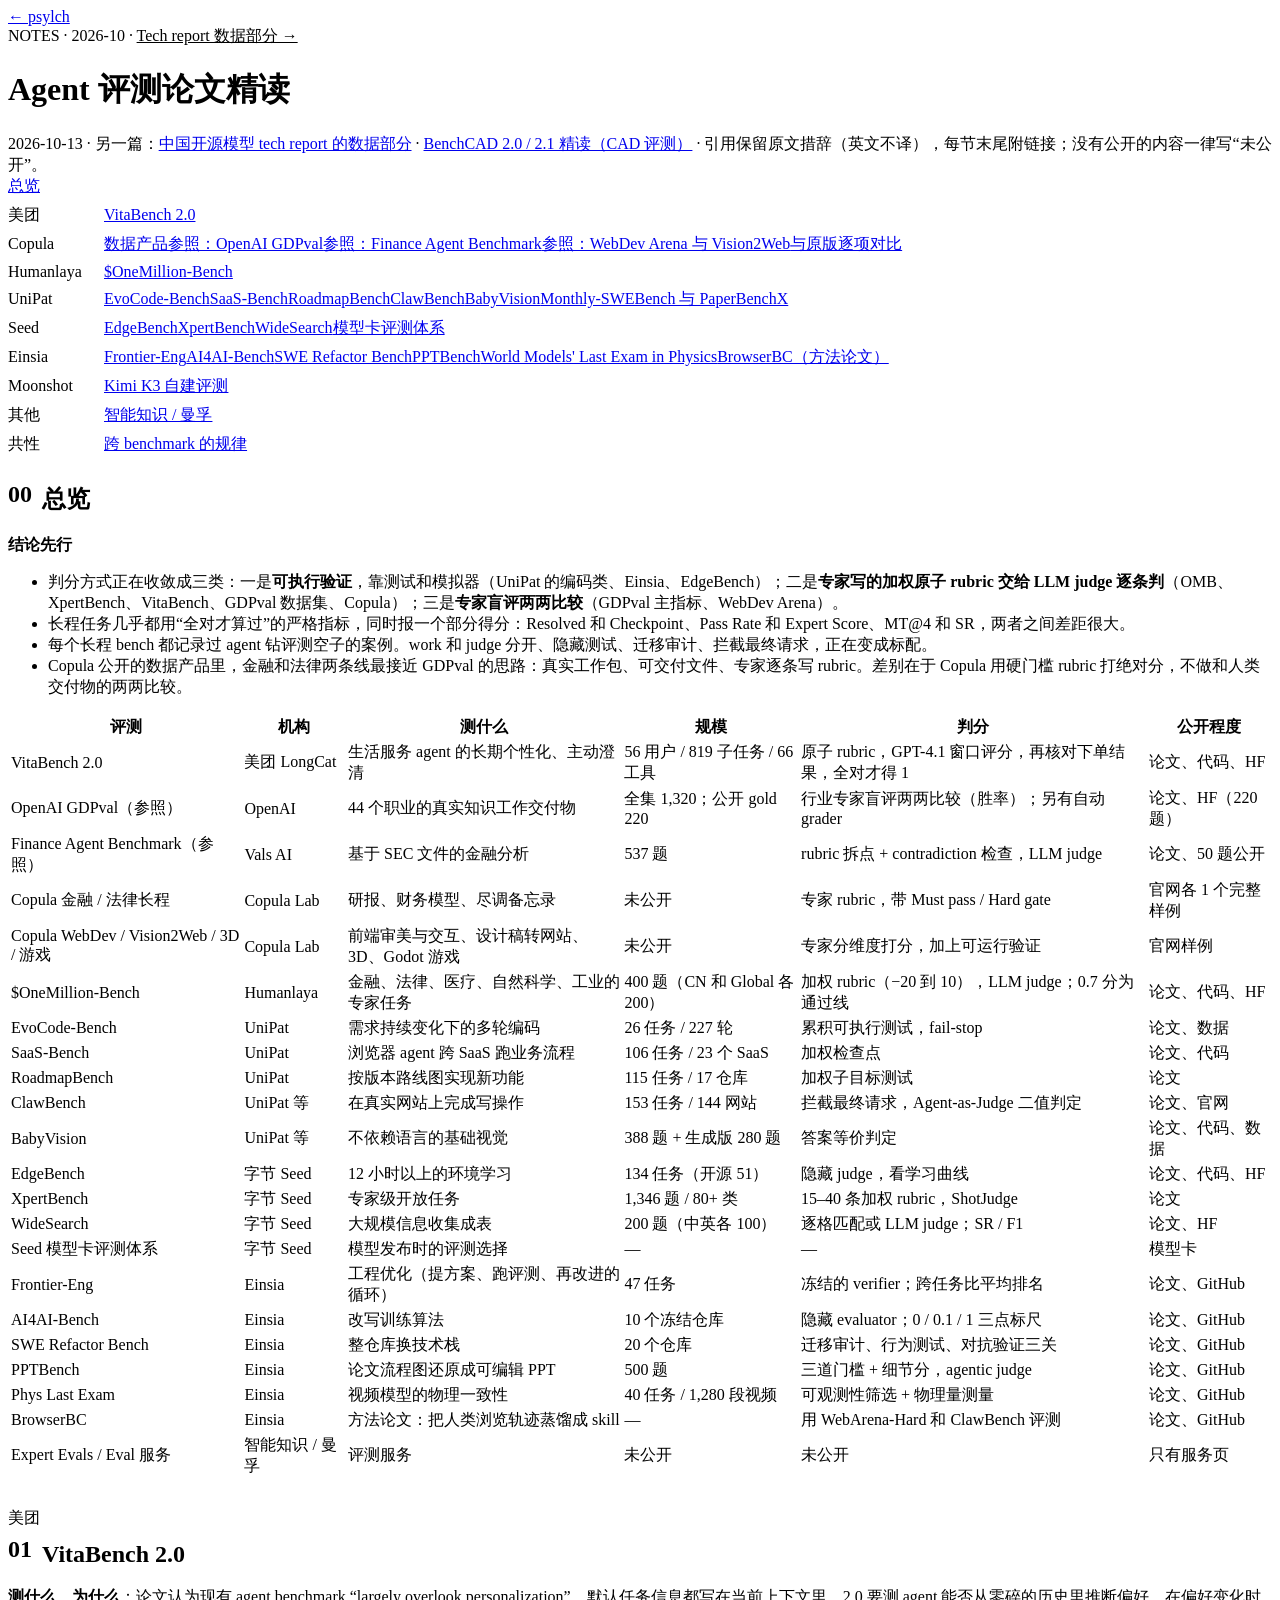
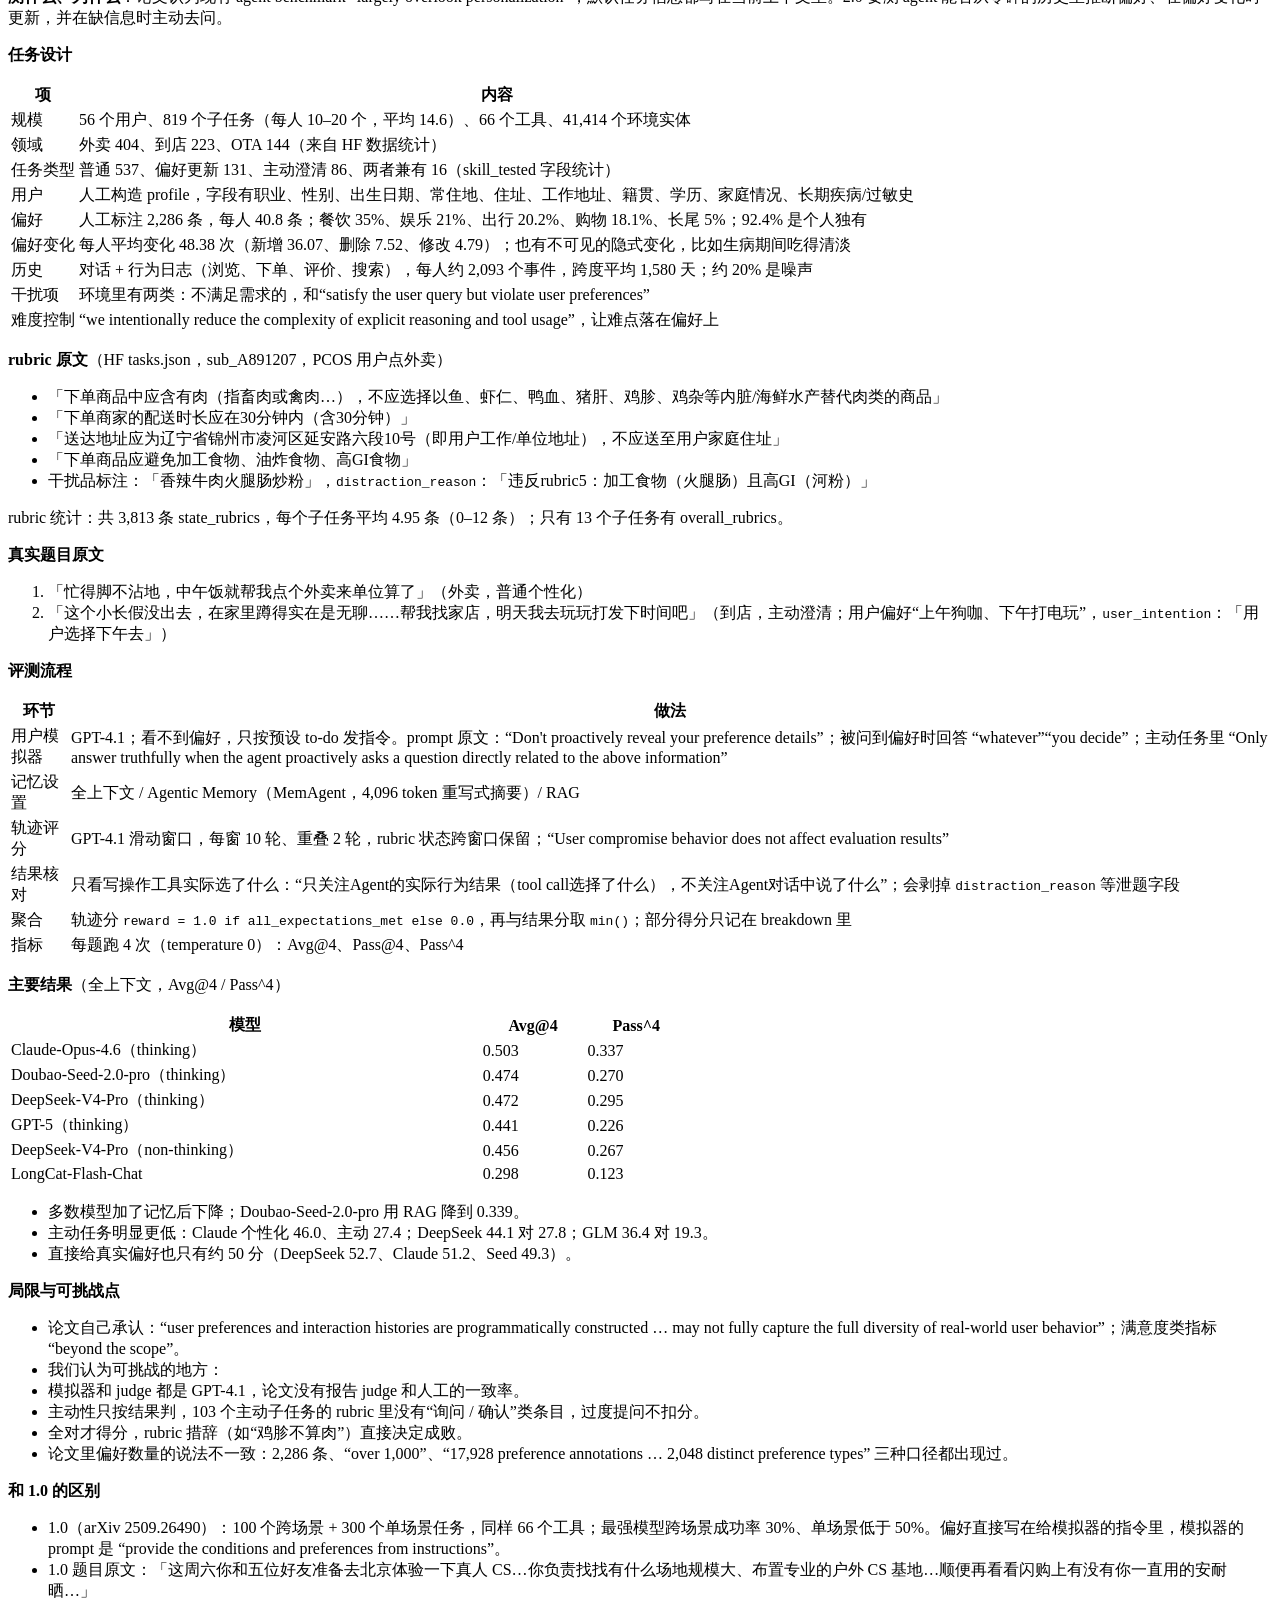
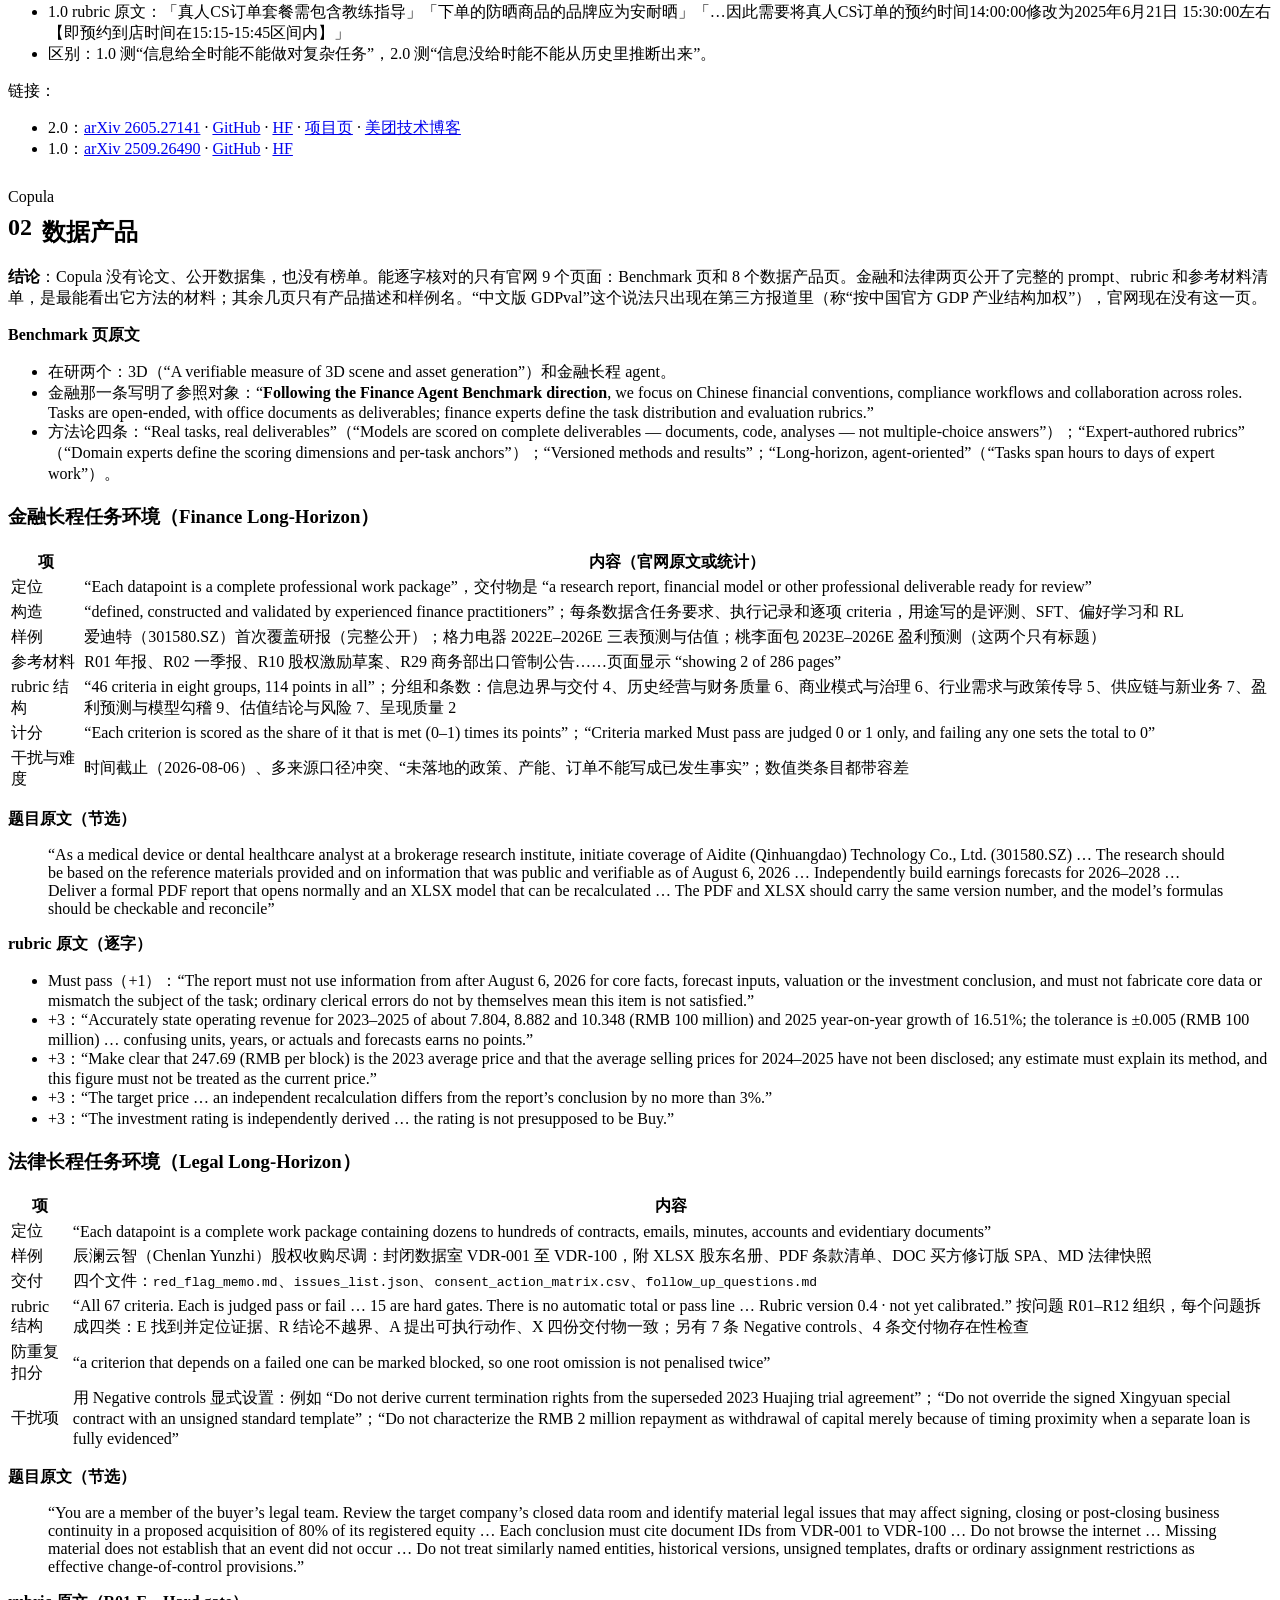
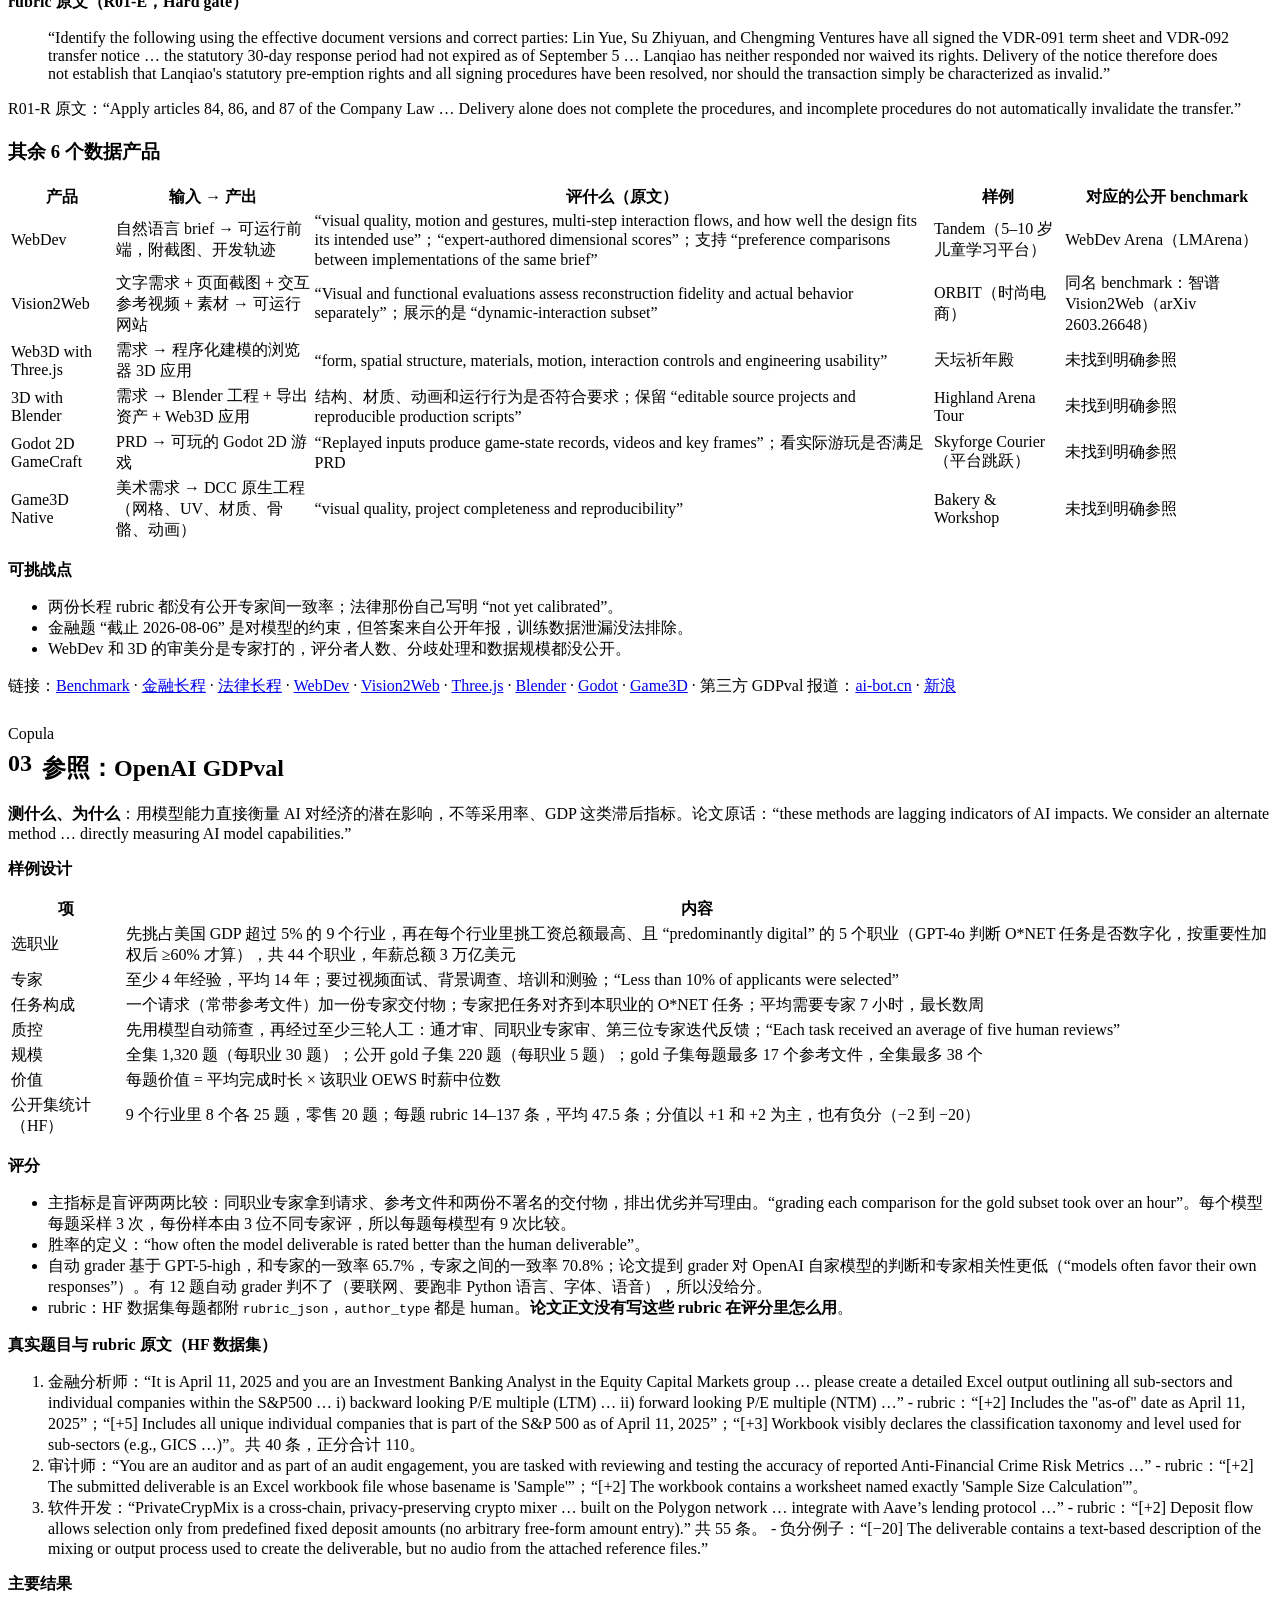
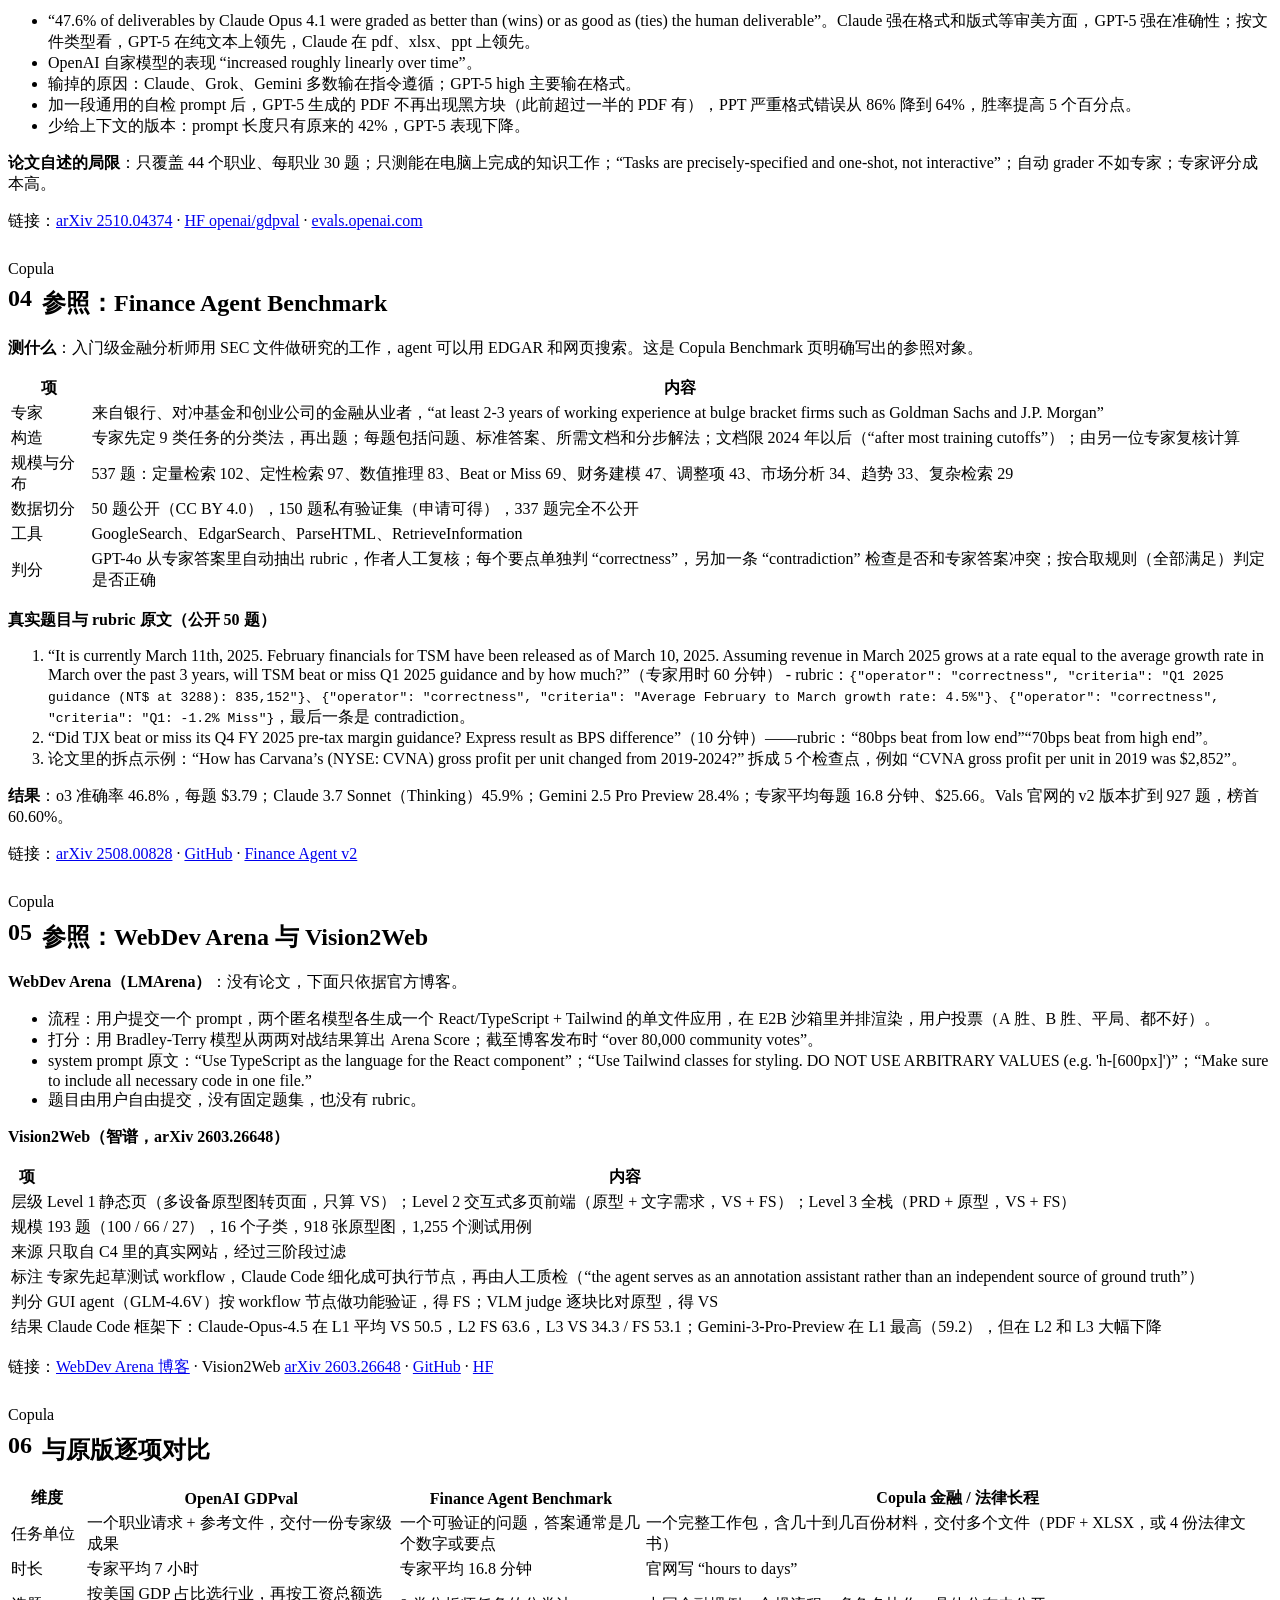
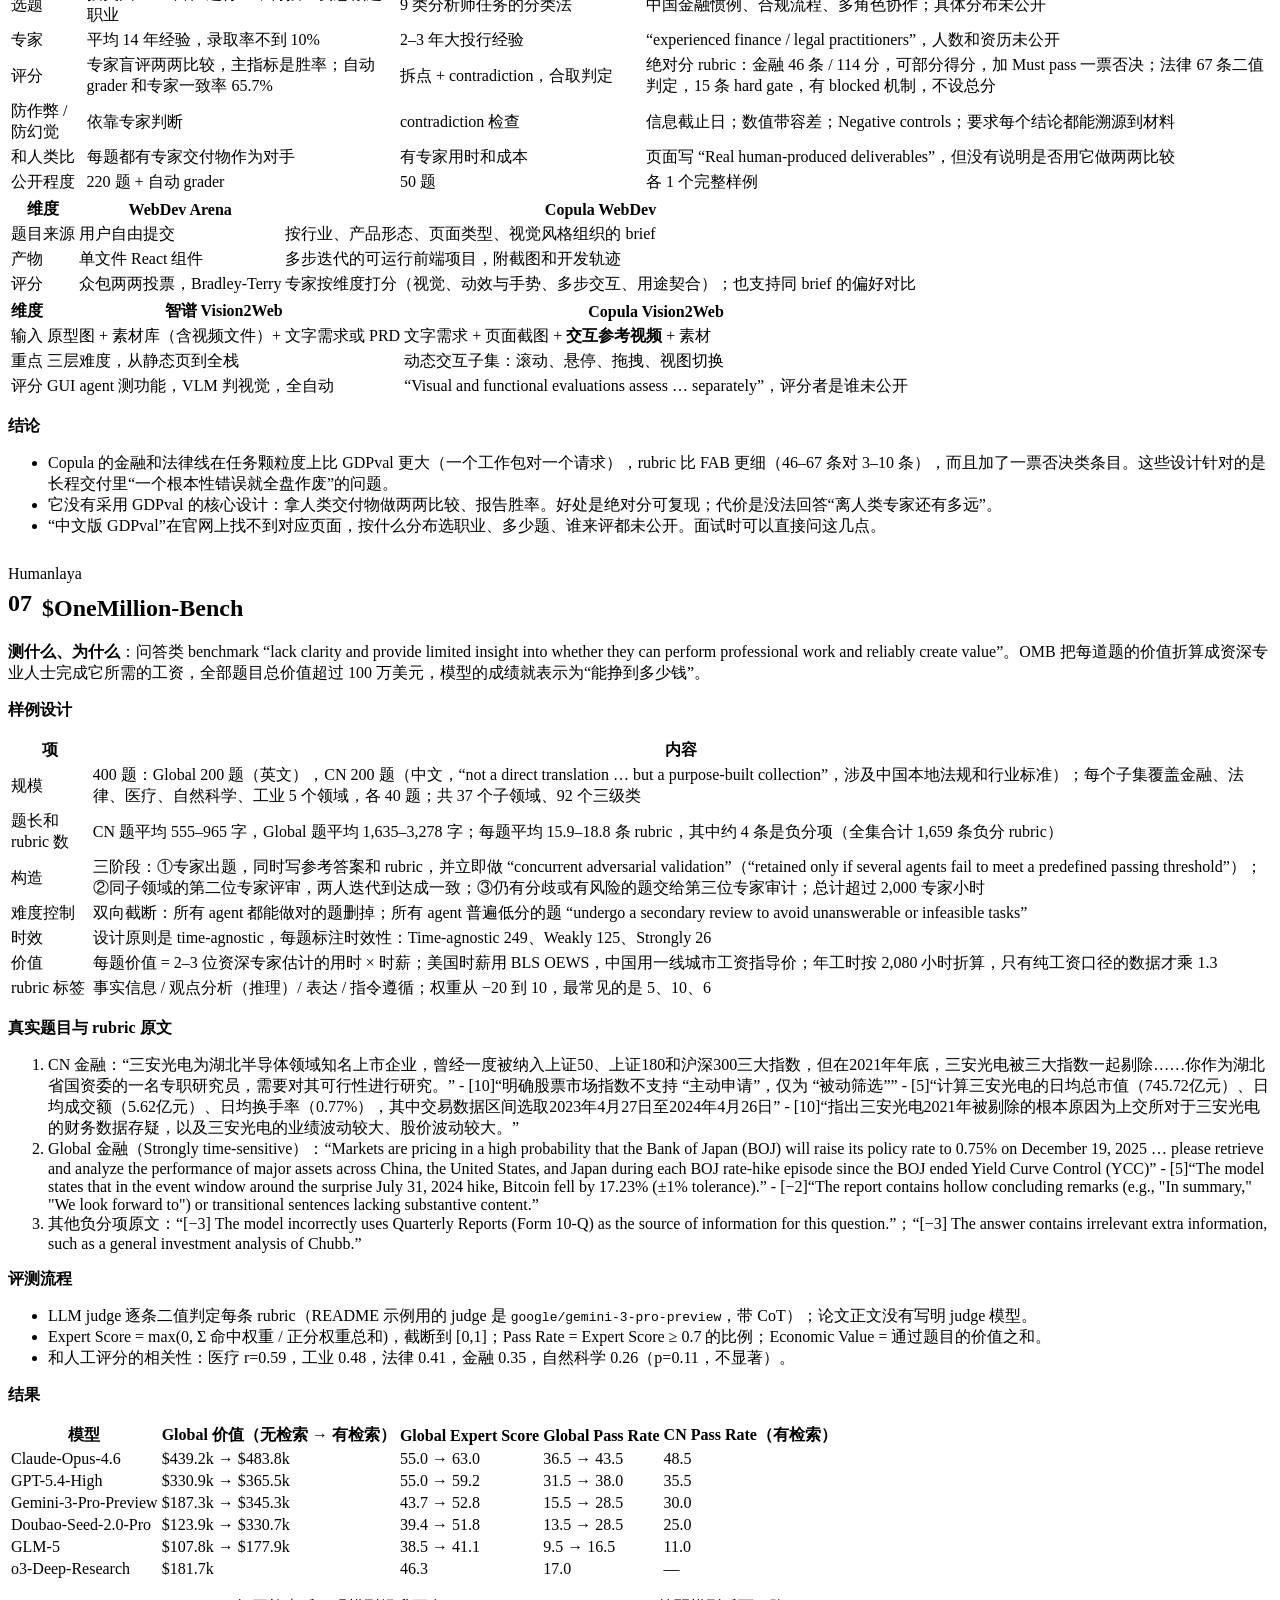
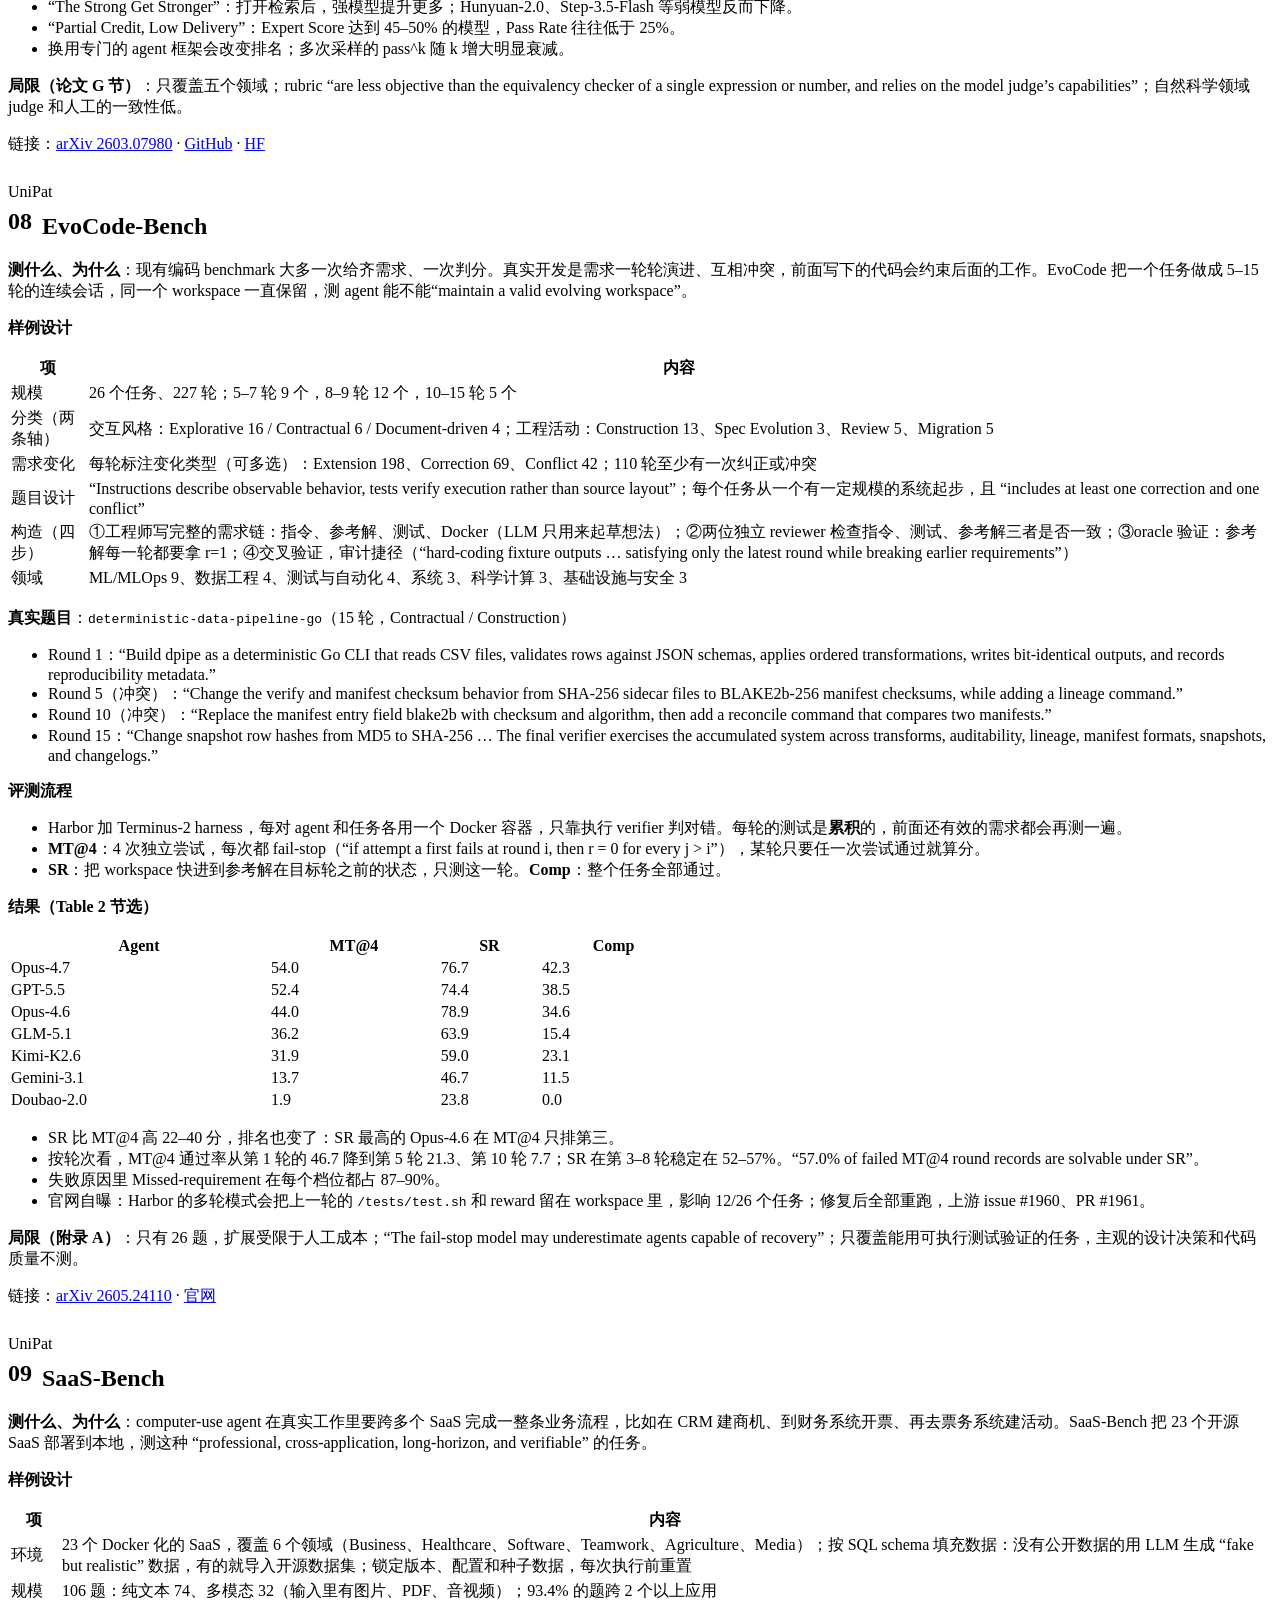
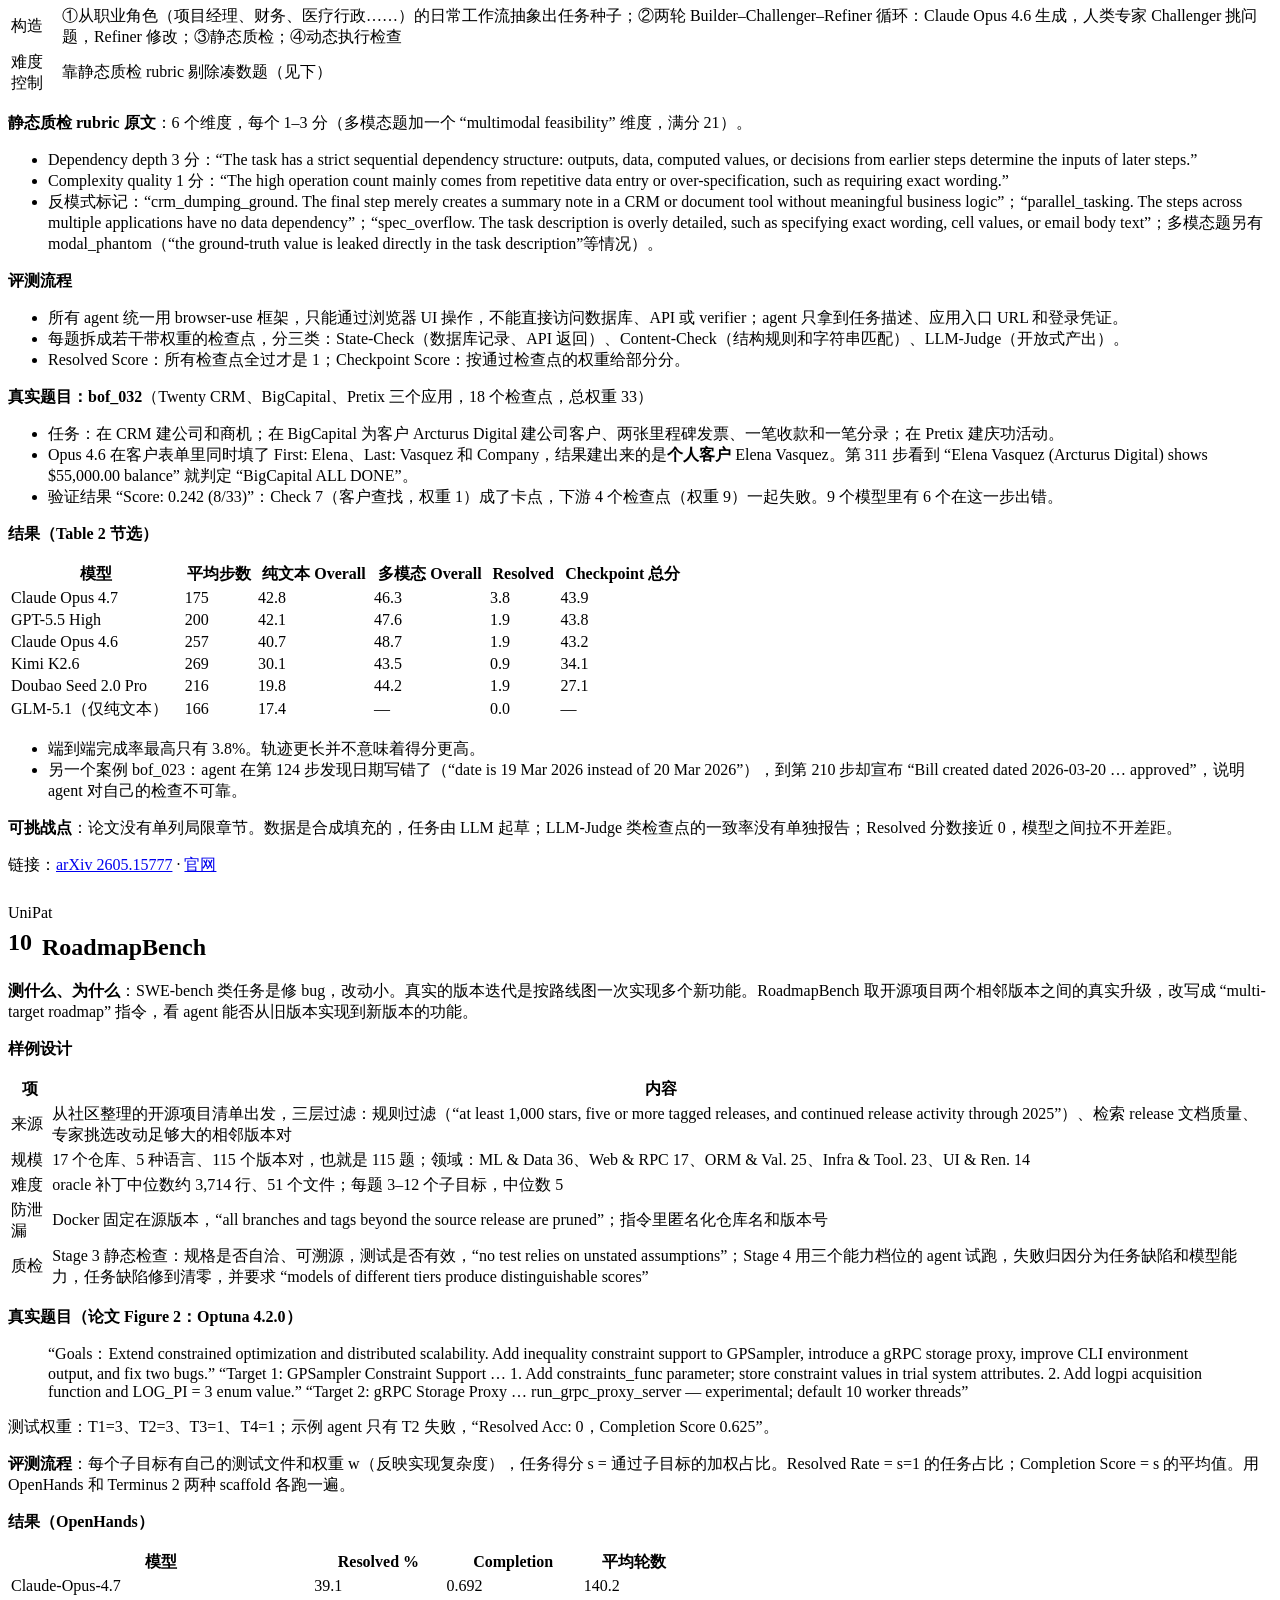
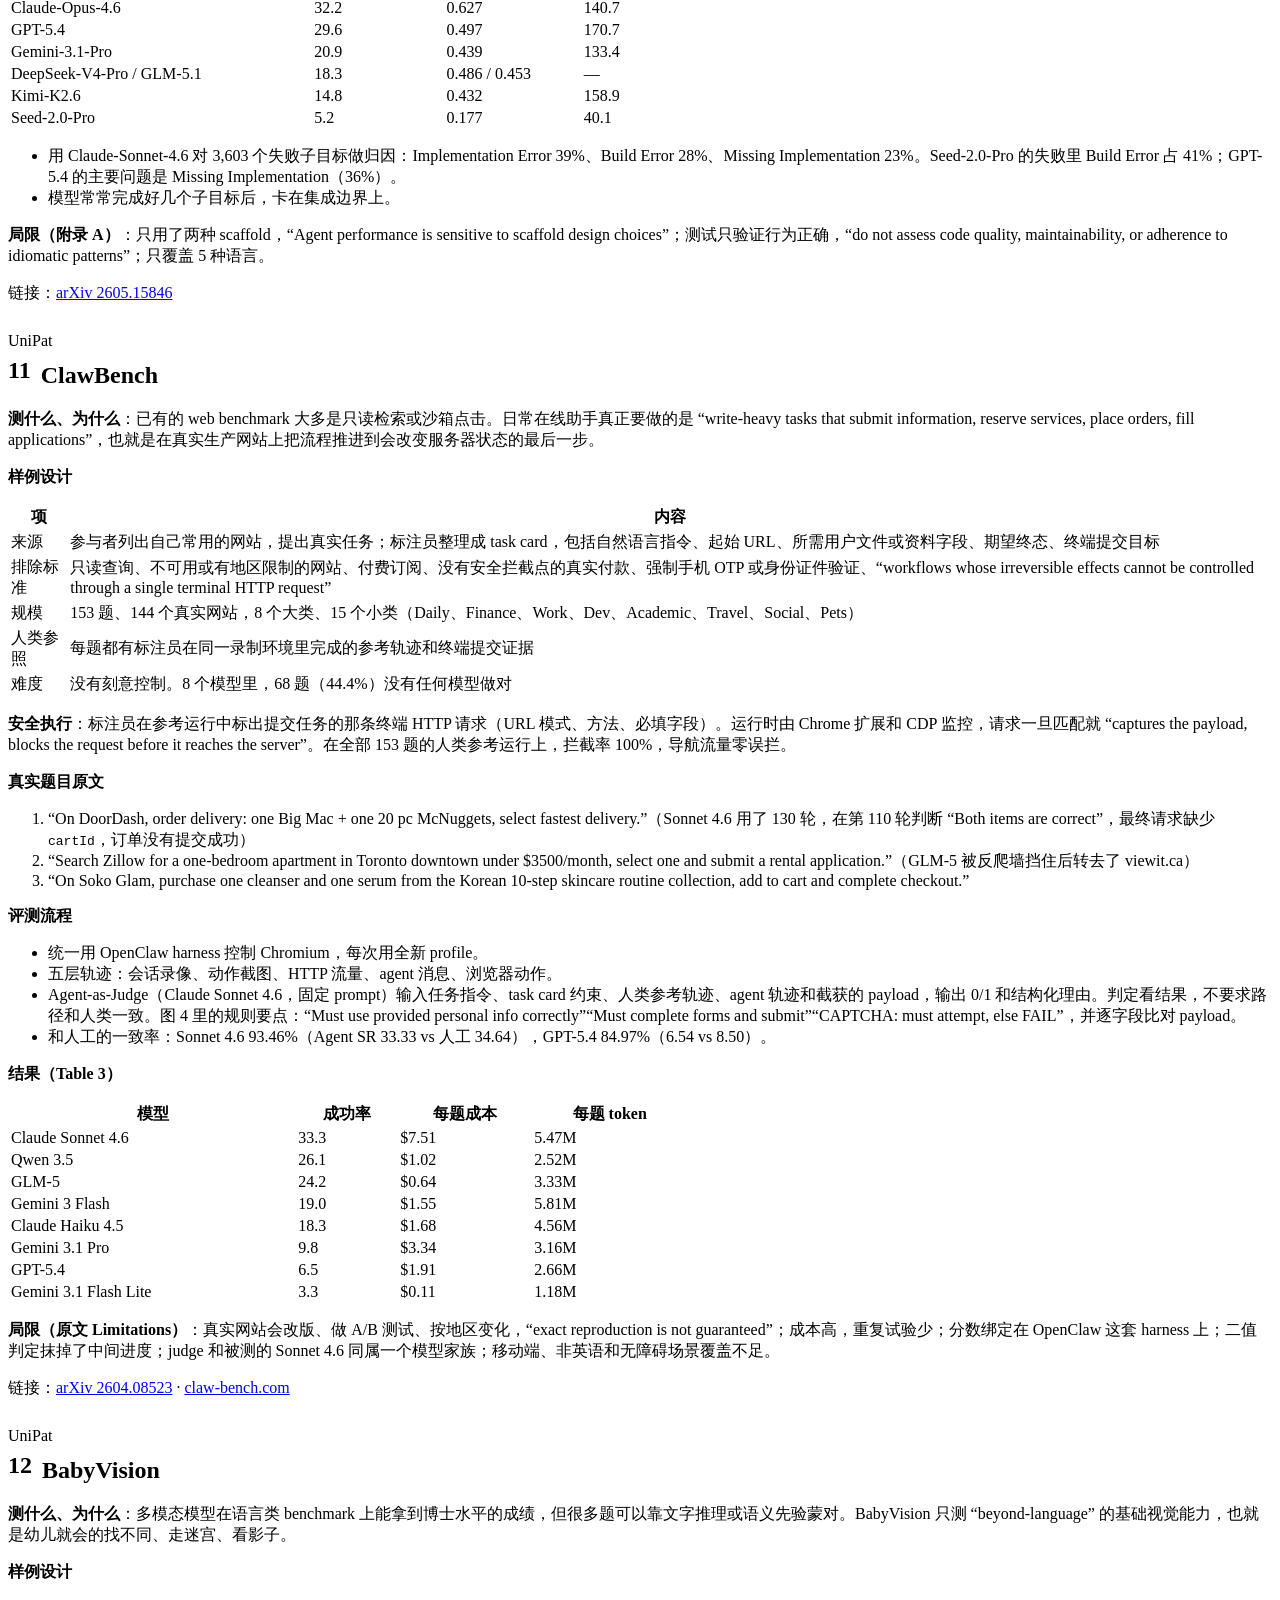
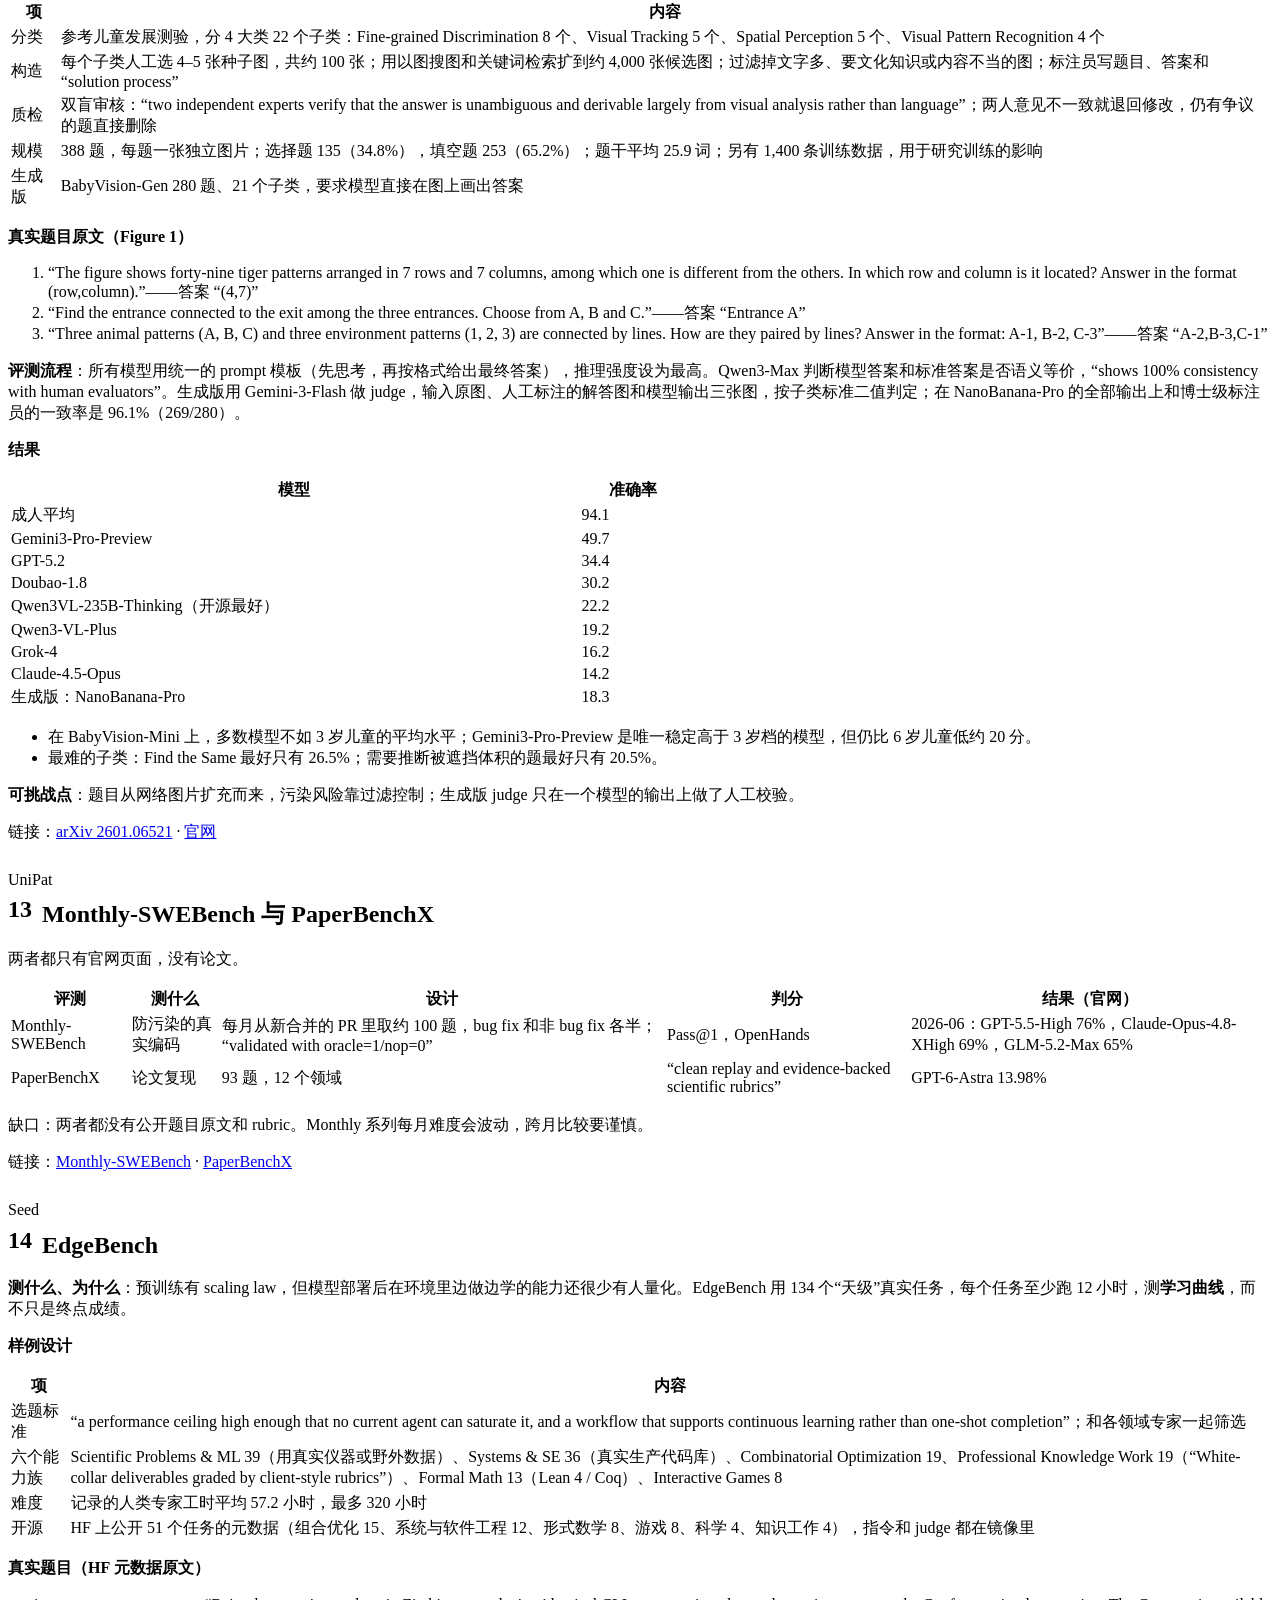
==== commit 733cf6aa: "Add BenchCAD 2.0/2.1 close-read page" ====
--- a/index.html
+++ b/index.html
@@ -24,7 +24,7 @@
 <a class="back" href="https://psylch.github.io/">← psylch</a>
 <div class="meta">NOTES · 2026-10 · <a class="sw" href="tech-reports-data.html">Tech report 数据部分 →</a></div>
 <h1>Agent 评测论文精读</h1>
-<div class="lead"><p>2026-10-13 · 另一篇：<a href="tech-reports-data.html">中国开源模型 tech report 的数据部分</a> · 引用保留原文措辞（英文不译），每节末尾附链接；没有公开的内容一律写“未公开”。</p></div>
+<div class="lead"><p>2026-10-13 · 另一篇：<a href="tech-reports-data.html">中国开源模型 tech report 的数据部分</a> · <a href="benchcad-2.html">BenchCAD 2.0 / 2.1 精读（CAD 评测）</a> · 引用保留原文措辞（英文不译），每节末尾附链接；没有公开的内容一律写“未公开”。</p></div>
 <nav class="tabbar"><div class="grp"><div class="tabs"><a href="#t0-总览" data-t="t0-总览">总览</a></div></div><div class="grp"><span class="gl">美团</span><div class="tabs"><a href="#t1-vitabench-2-0" data-t="t1-vitabench-2-0">VitaBench 2.0</a></div></div><div class="grp"><span class="gl">Copula</span><div class="tabs"><a href="#t2-数据产品" data-t="t2-数据产品">数据产品</a><a href="#t3-参照-openai-gdpval" data-t="t3-参照-openai-gdpval">参照：OpenAI GDPval</a><a href="#t4-参照-finance-agent-benchmark" data-t="t4-参照-finance-agent-benchmark">参照：Finance Agent Benchmark</a><a href="#t5-参照-webdev-arena-与-vision2web" data-t="t5-参照-webdev-arena-与-vision2web">参照：WebDev Arena 与 Vision2Web</a><a href="#t6-与原版逐项对比" data-t="t6-与原版逐项对比">与原版逐项对比</a></div></div><div class="grp"><span class="gl">Humanlaya</span><div class="tabs"><a href="#t7-onemillion-bench" data-t="t7-onemillion-bench">$OneMillion-Bench</a></div></div><div class="grp"><span class="gl">UniPat</span><div class="tabs"><a href="#t8-evocode-bench" data-t="t8-evocode-bench">EvoCode-Bench</a><a href="#t9-saas-bench" data-t="t9-saas-bench">SaaS-Bench</a><a href="#t10-roadmapbench" data-t="t10-roadmapbench">RoadmapBench</a><a href="#t11-clawbench" data-t="t11-clawbench">ClawBench</a><a href="#t12-babyvision" data-t="t12-babyvision">BabyVision</a><a href="#t13-monthly-swebench-与-paperbenchx" data-t="t13-monthly-swebench-与-paperbenchx">Monthly-SWEBench 与 PaperBenchX</a></div></div><div class="grp"><span class="gl">Seed</span><div class="tabs"><a href="#t14-edgebench" data-t="t14-edgebench">EdgeBench</a><a href="#t15-xpertbench" data-t="t15-xpertbench">XpertBench</a><a href="#t16-widesearch" data-t="t16-widesearch">WideSearch</a><a href="#t17-模型卡评测体系" data-t="t17-模型卡评测体系">模型卡评测体系</a></div></div><div class="grp"><span class="gl">Einsia</span><div class="tabs"><a href="#t18-frontier-eng" data-t="t18-frontier-eng">Frontier-Eng</a><a href="#t19-ai4ai-bench" data-t="t19-ai4ai-bench">AI4AI-Bench</a><a href="#t20-swe-refactor-bench" data-t="t20-swe-refactor-bench">SWE Refactor Bench</a><a href="#t21-pptbench" data-t="t21-pptbench">PPTBench</a><a href="#t22-world-models-last-exam-in-physics" data-t="t22-world-models-last-exam-in-physics">World Models&#x27; Last Exam in Physics</a><a href="#t23-browserbc-方法论文" data-t="t23-browserbc-方法论文">BrowserBC（方法论文）</a></div></div><div class="grp"><span class="gl">Moonshot</span><div class="tabs"><a href="#t24-kimi-k3-自建评测" data-t="t24-kimi-k3-自建评测">Kimi K3 自建评测</a></div></div><div class="grp"><span class="gl">其他</span><div class="tabs"><a href="#t25-智能知识-曼孚" data-t="t25-智能知识-曼孚">智能知识 / 曼孚</a></div></div><div class="grp"><span class="gl">共性</span><div class="tabs"><a href="#t26-跨-benchmark-的规律" data-t="t26-跨-benchmark-的规律">跨 benchmark 的规律</a></div></div></nav>
 <div class="art"><section class="panel" id="t0-总览"><h2><span class="no">00</span>总览</h2><p><strong>结论先行</strong></p>
 <ul>
